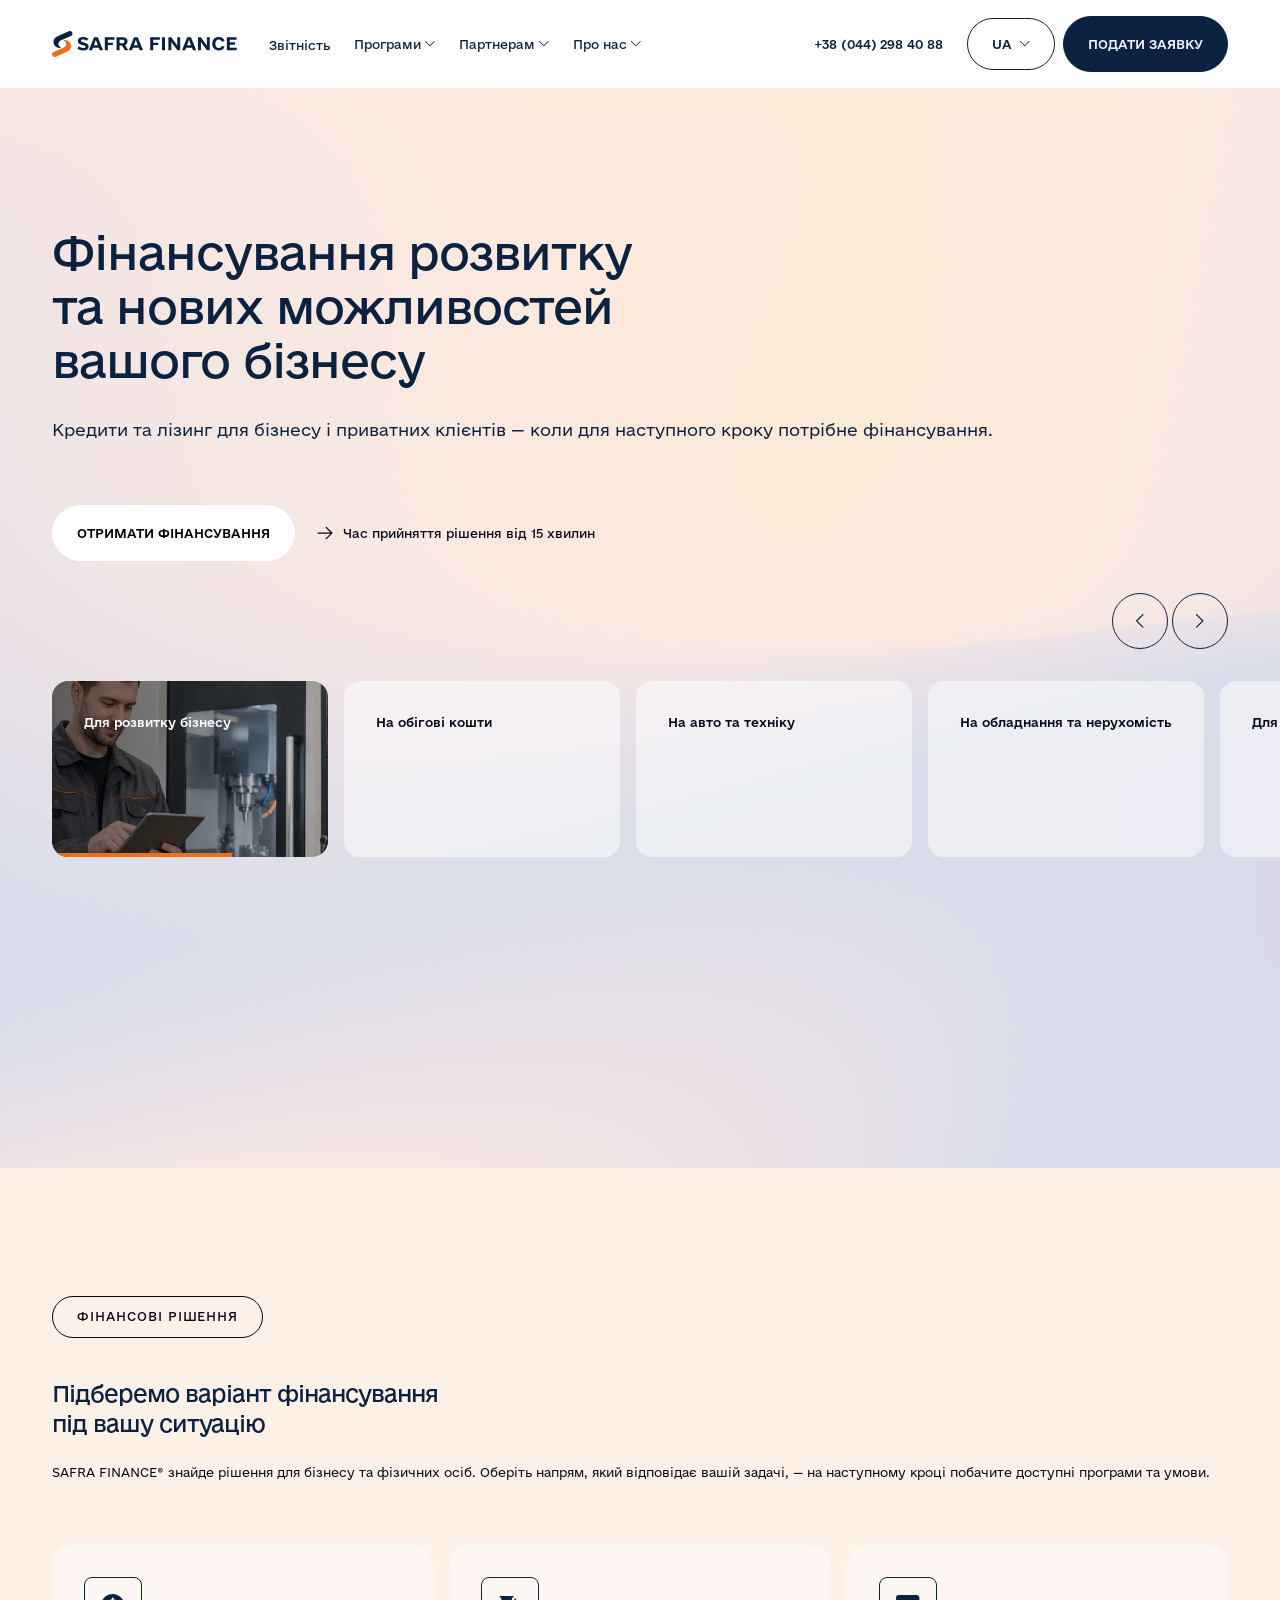
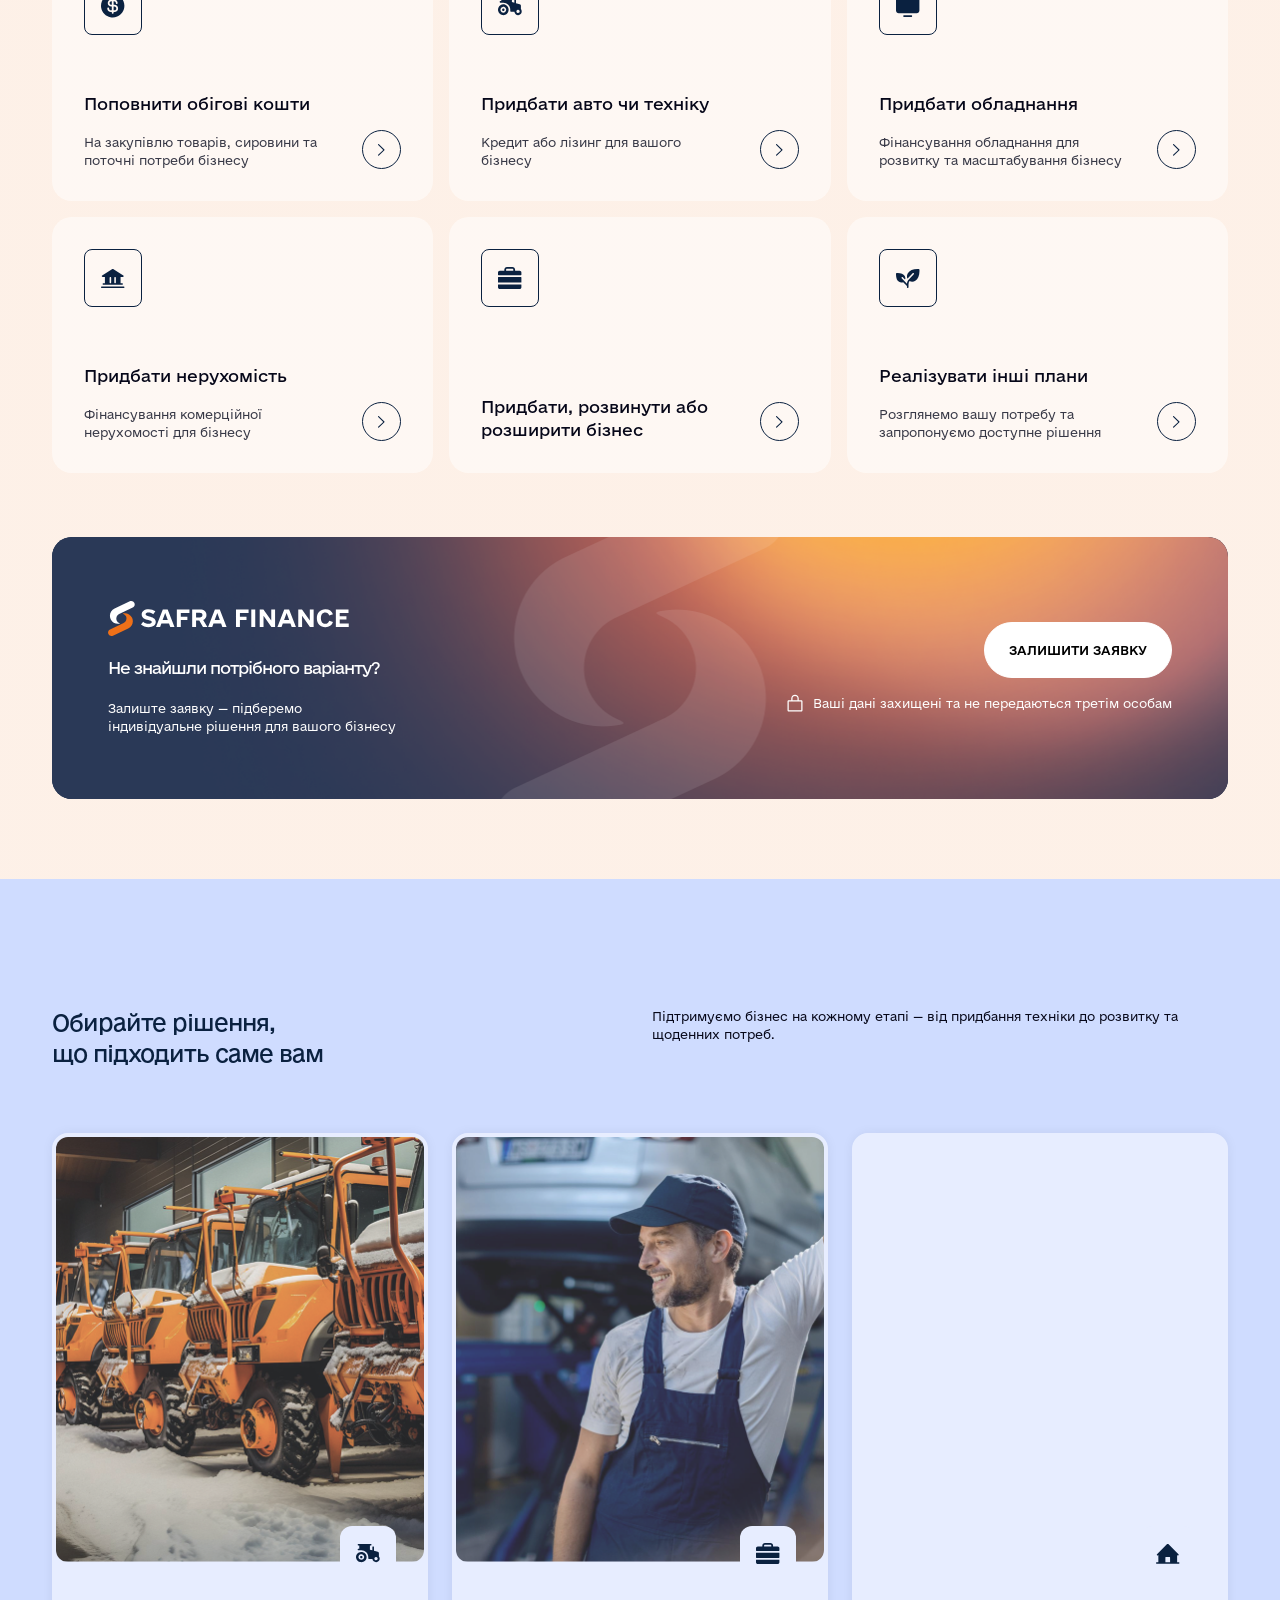
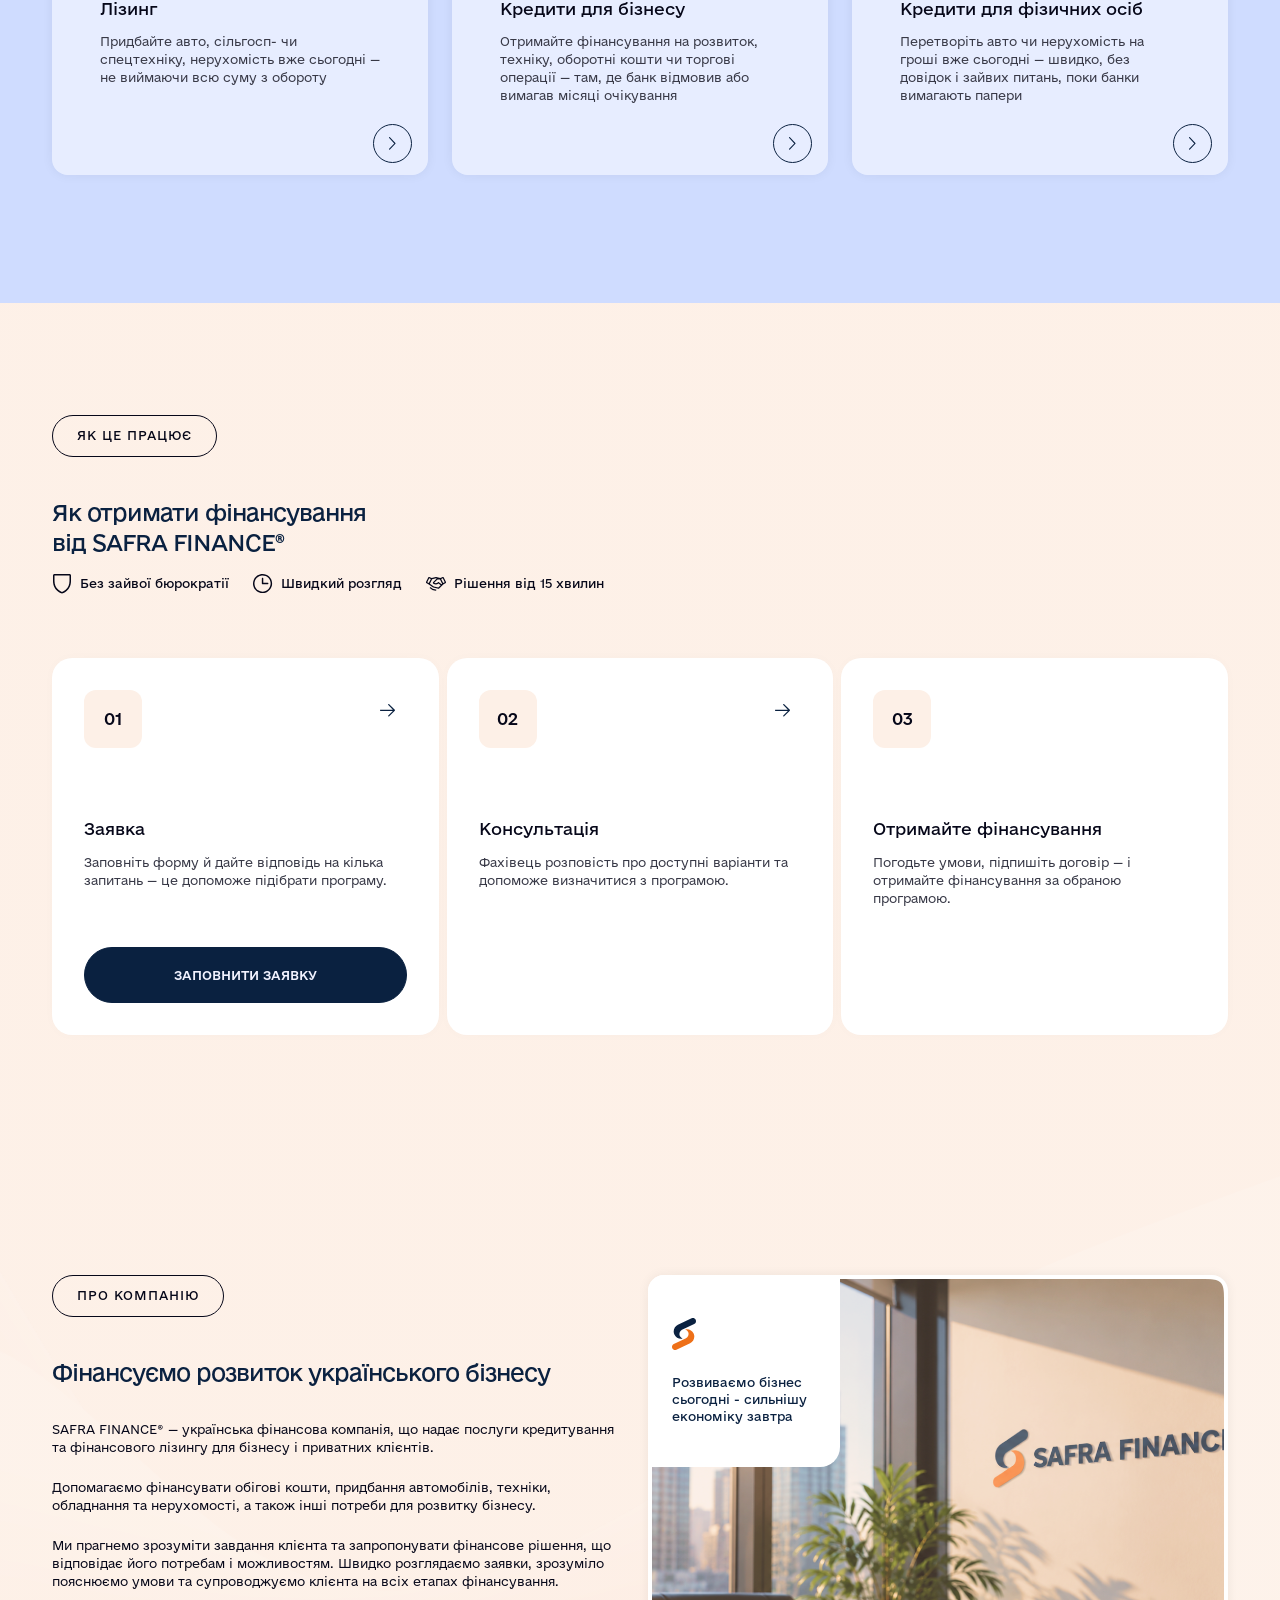
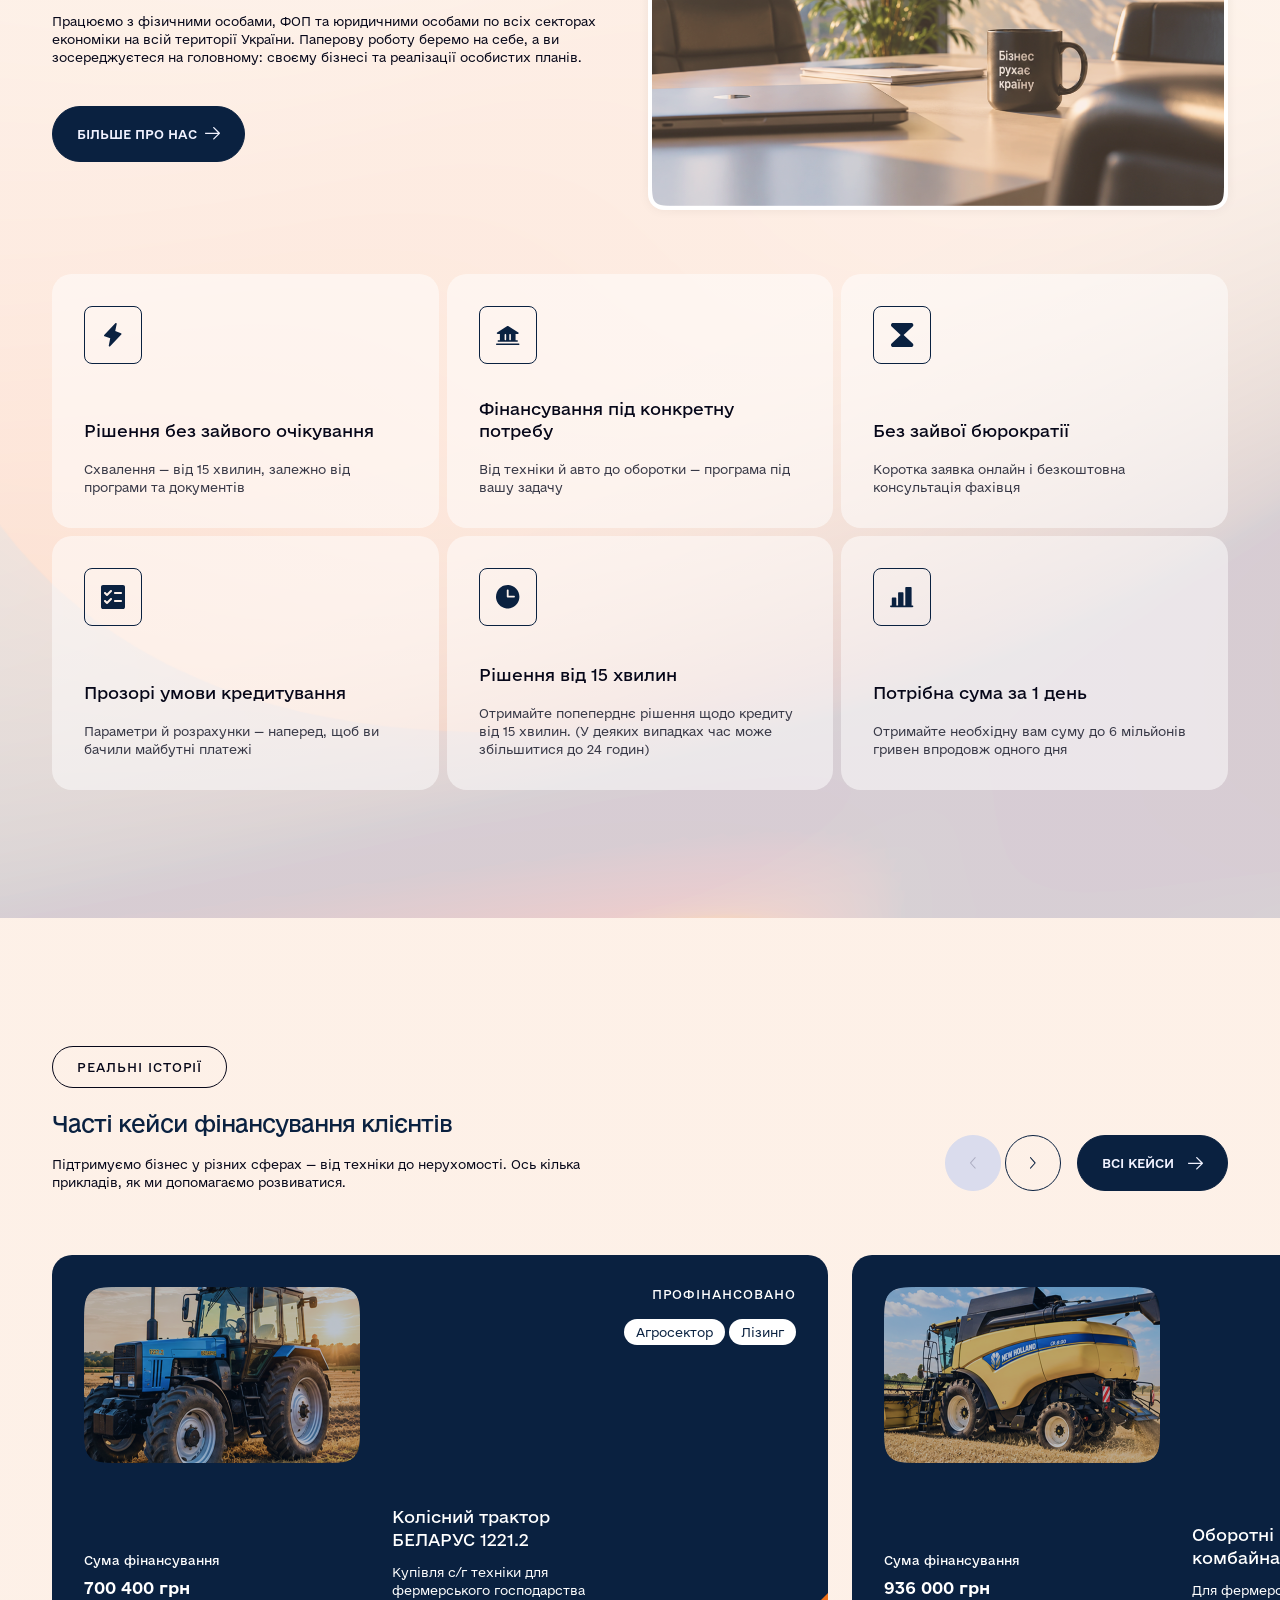
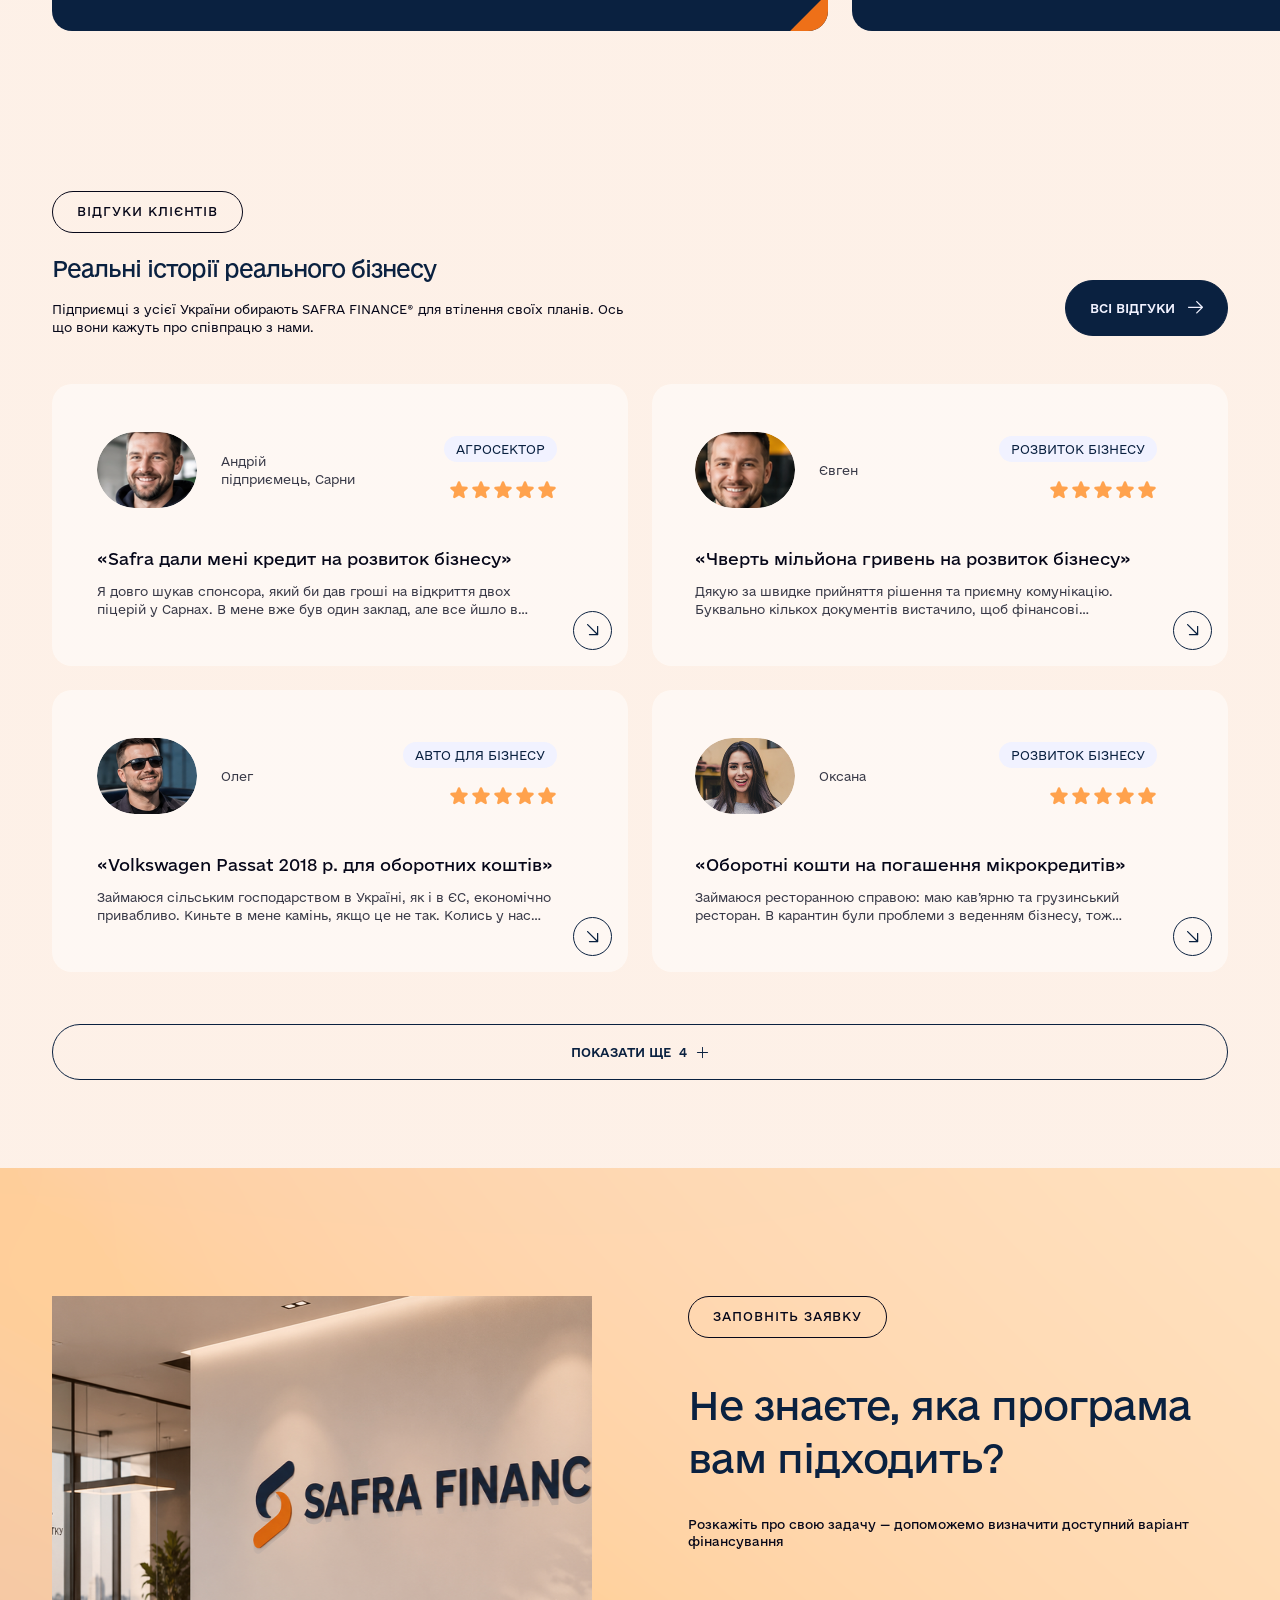
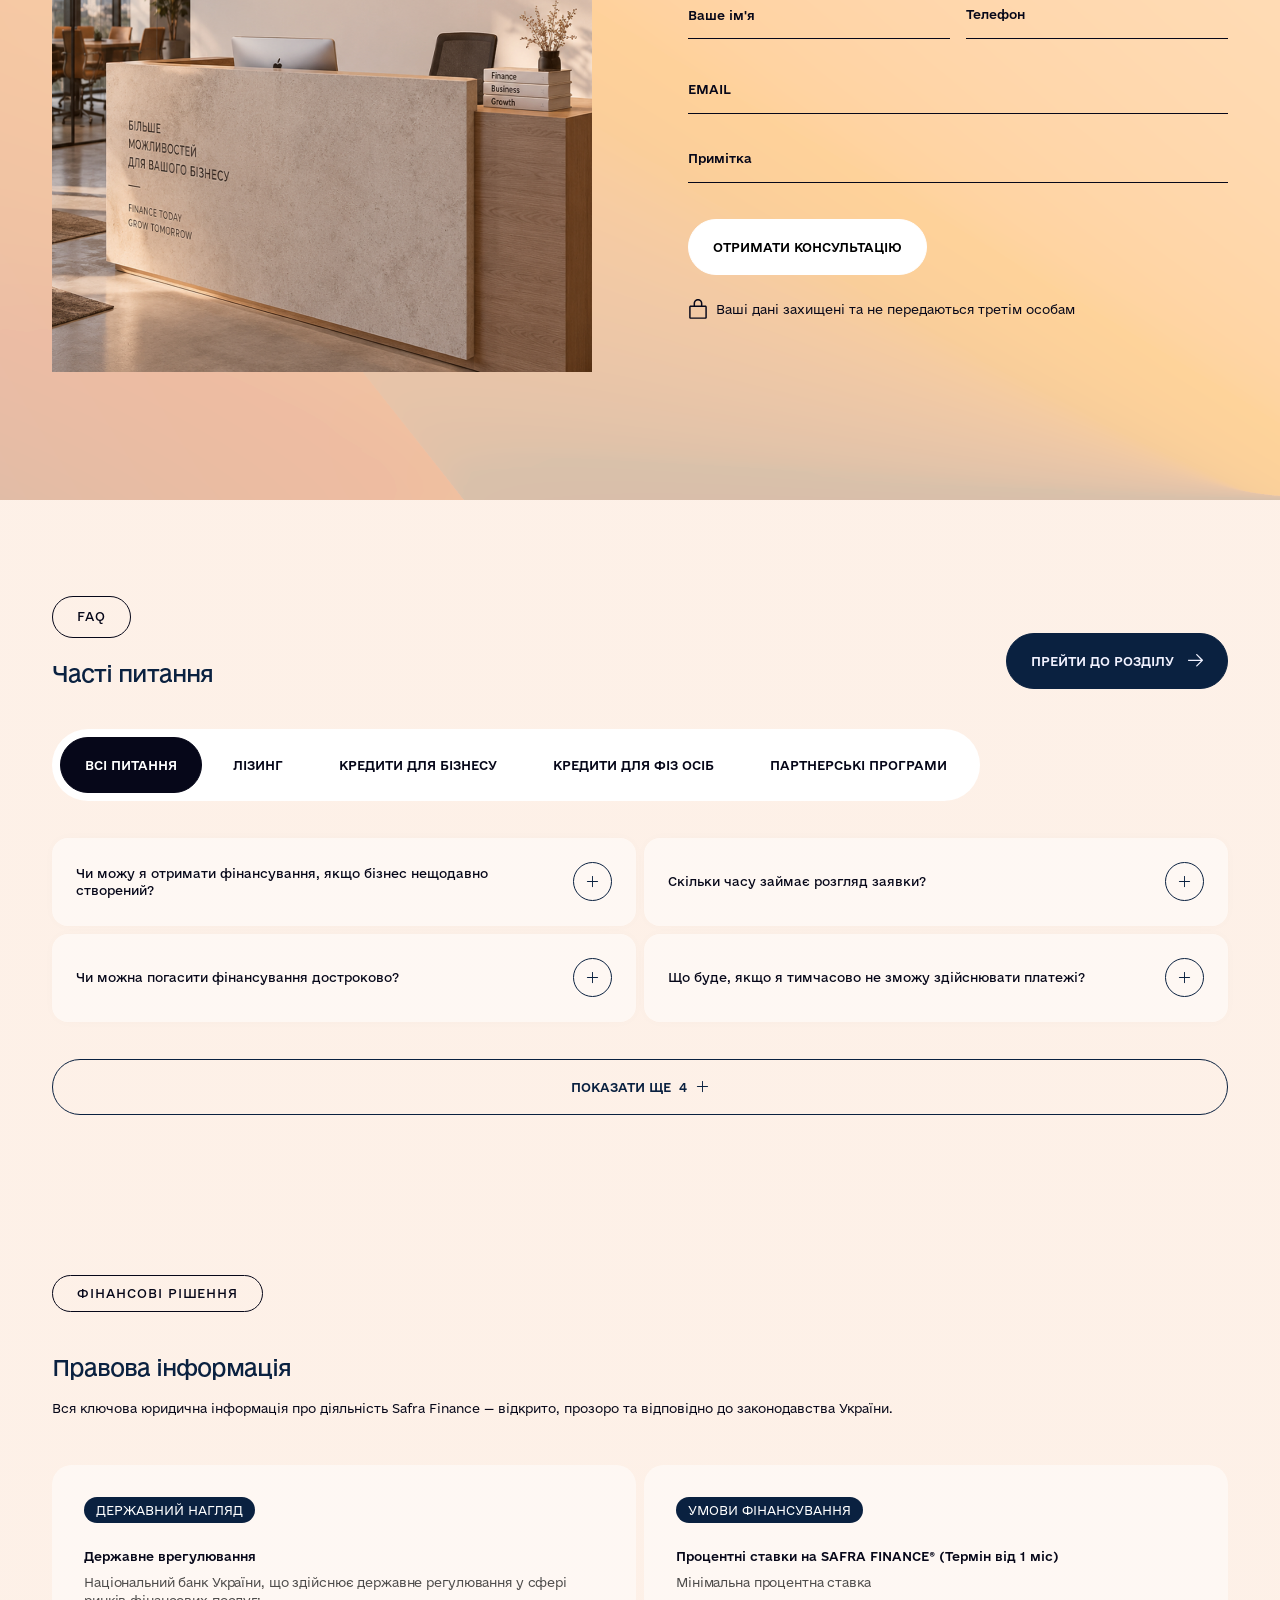
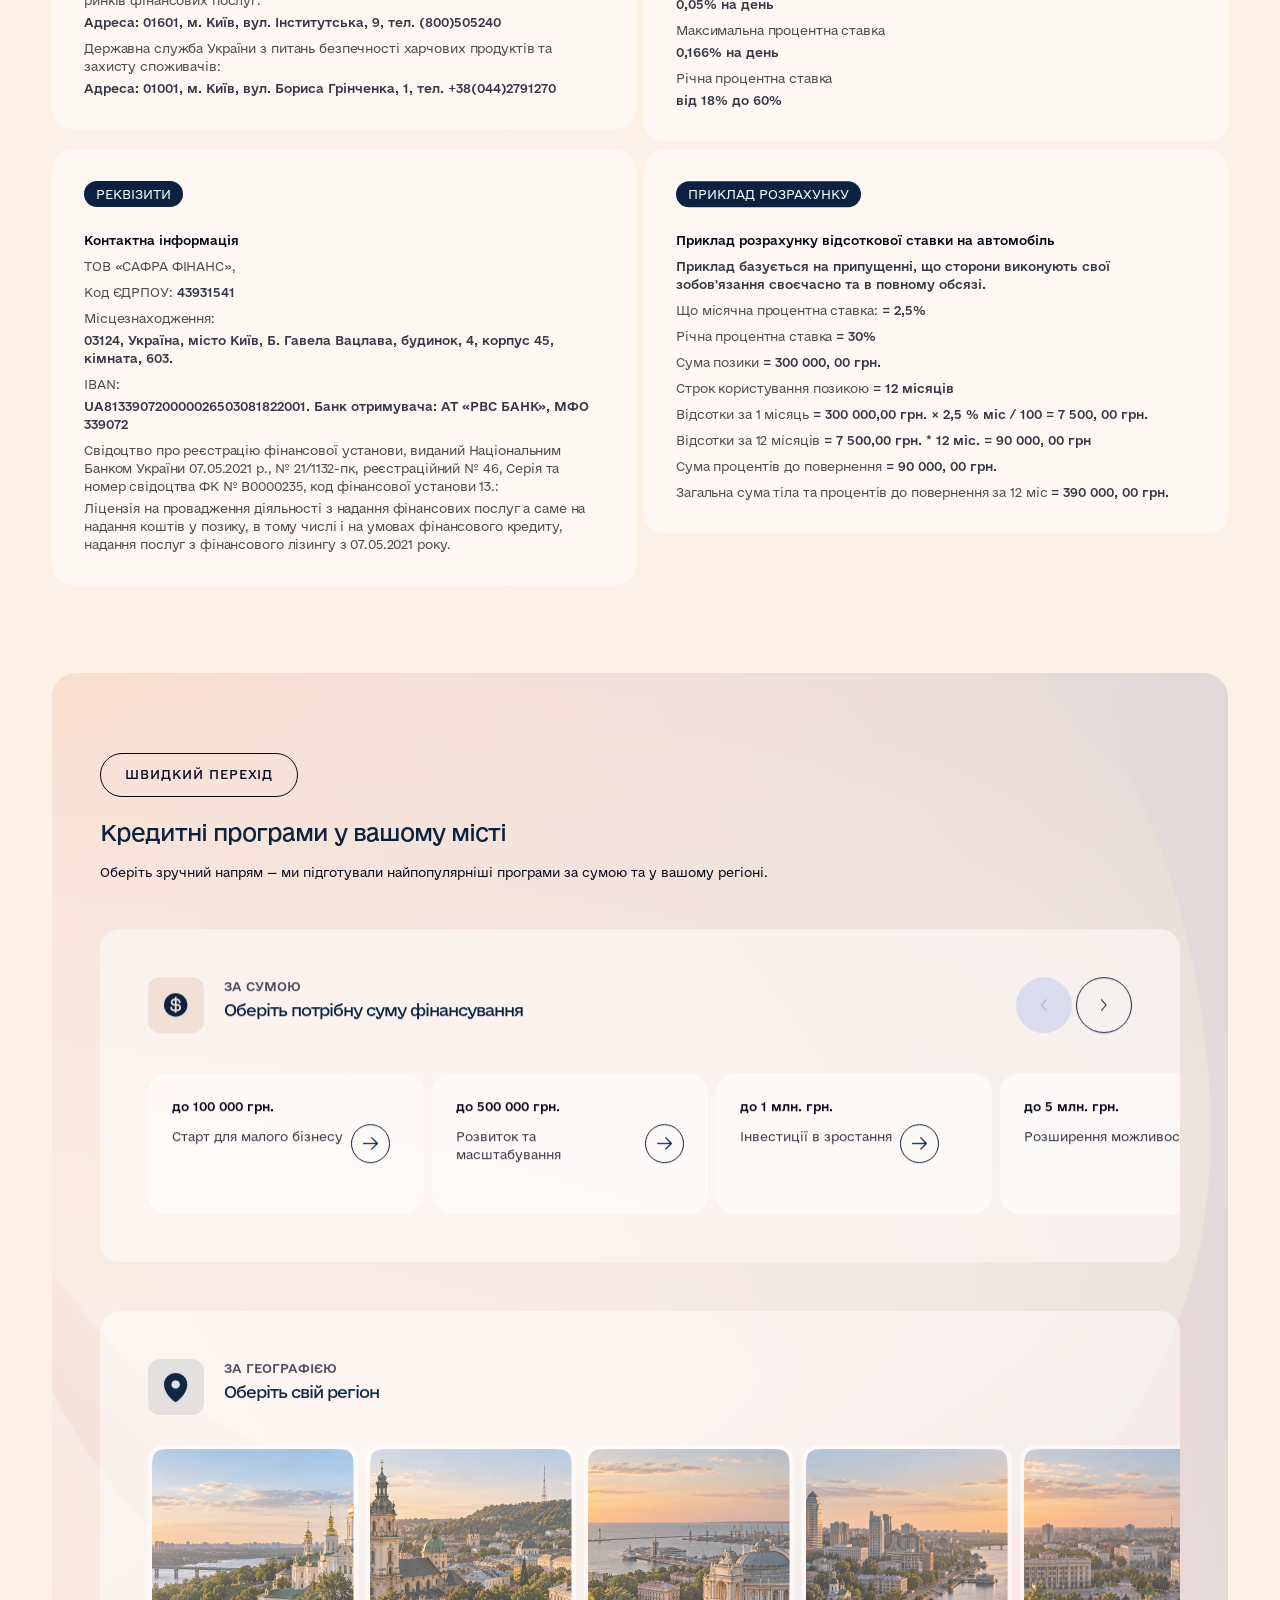
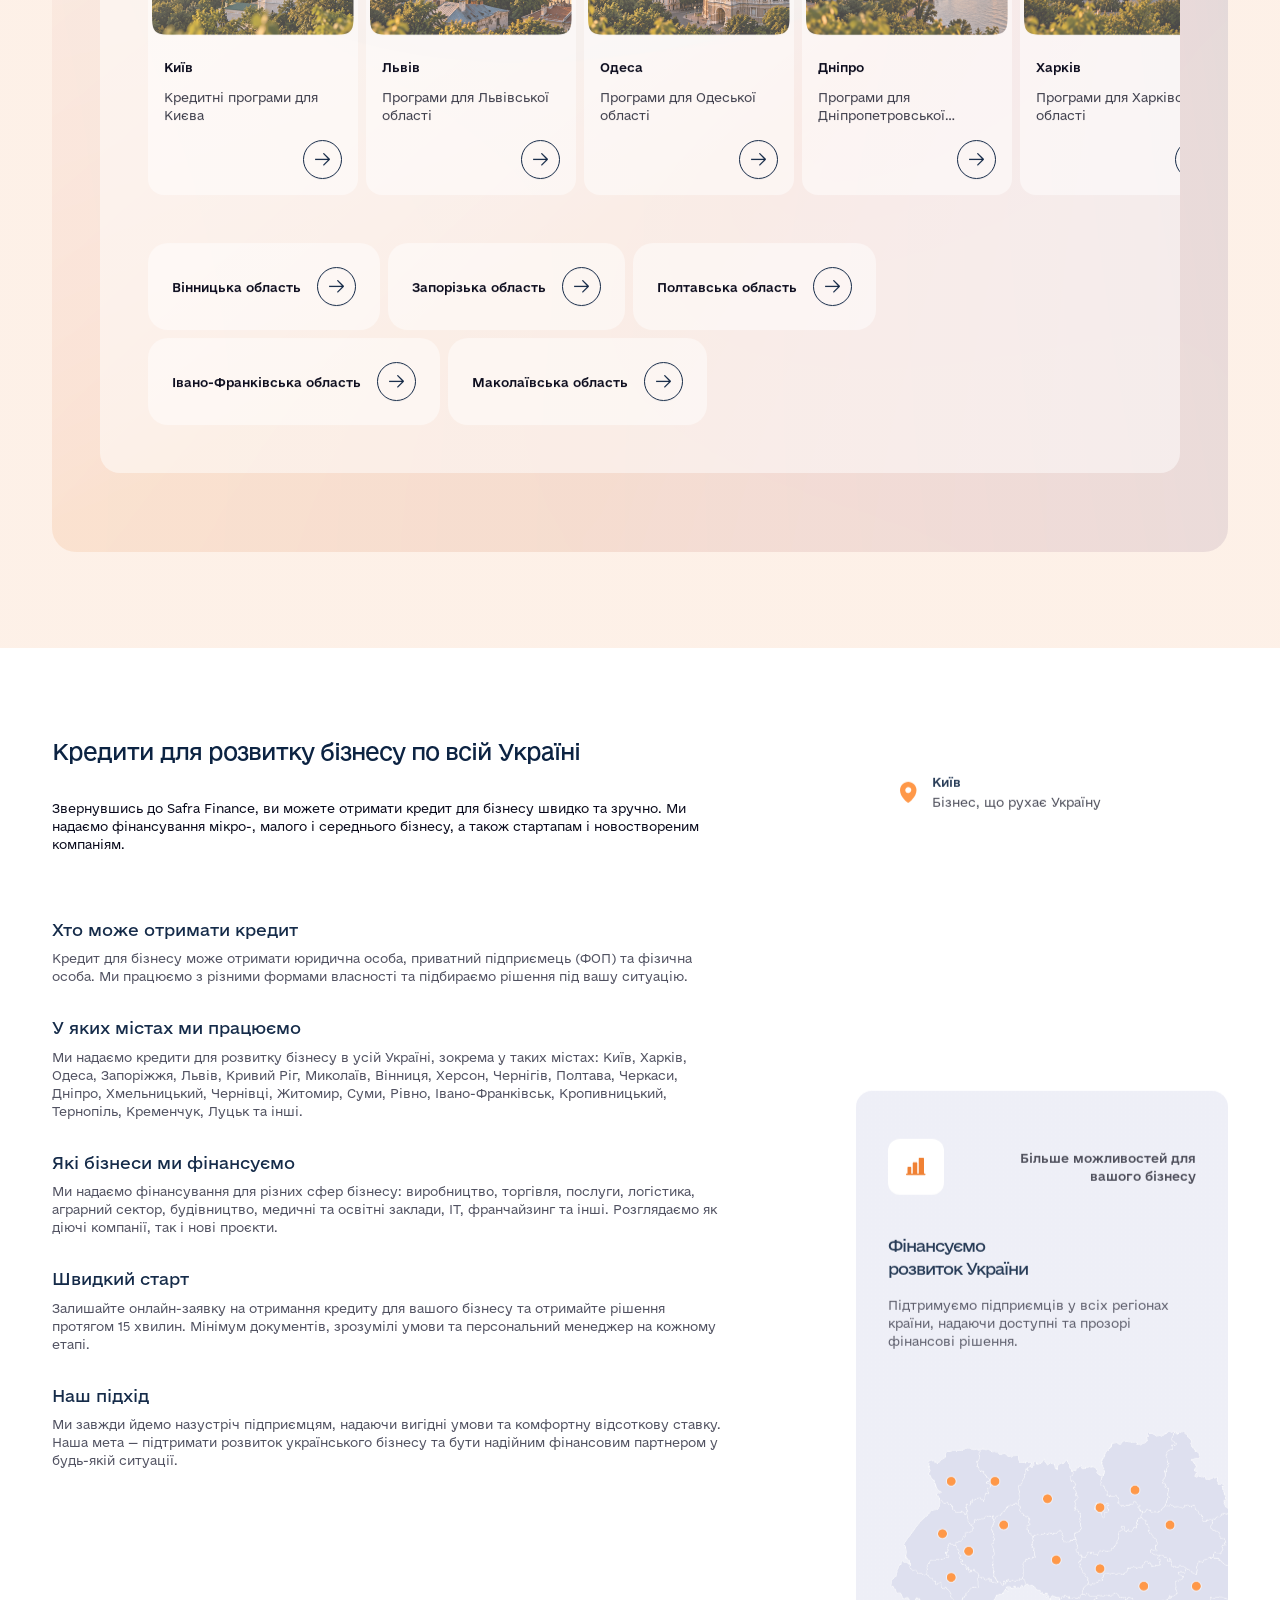
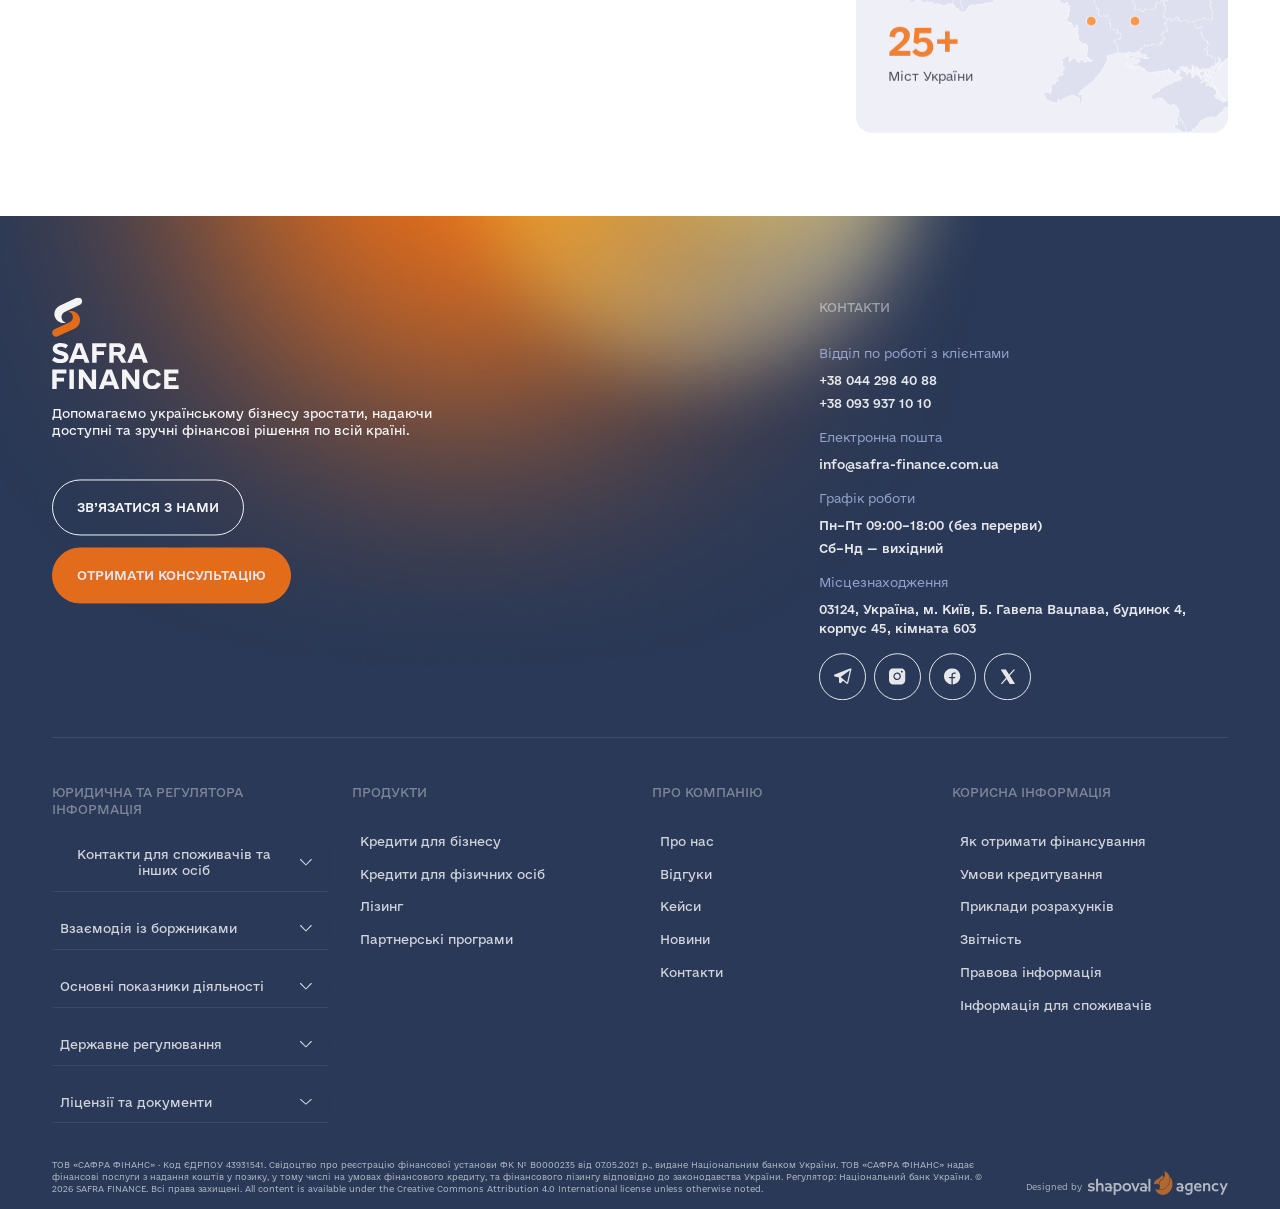
==== index.html @ 0c313f9e "Initial commit: Safra Finance landing page. Co-authored-by: Cursor <cursoragent@cursor.com>" ====
<!DOCTYPE html>
<html lang="uk">

<head>
  <meta charset="UTF-8" />
  <meta name="viewport" content="width=device-width, initial-scale=1.0" />
  <title>Safra Finance — фінансові програми та партнерство</title>
  <meta name="description" content="Safra Finance — звітність, фінансові програми та співпраця для партнерів." />
  <link rel="icon" href="assets/img/favicon.svg" type="image/svg+xml" />

  <link rel="stylesheet" href="css/reset.css" />
  <link rel="stylesheet" href="css/fonts.css" />
  <link rel="stylesheet" href="css/variables.css" />
  <link rel="stylesheet" href="css/vendor/lenis.css" />
  <link rel="stylesheet" href="css/vendor/aos.css" />
  <link rel="stylesheet" href="css/vendor/swiper-bundle.min.css" />
  <link rel="stylesheet" href="css/vendor/fancybox.css" />
  <link rel="stylesheet" href="css/style.css" />
</head>

<body>
  <header class="header">
    <div class="header__inner wrapper">
      <a class="header__logo logo" href="/" aria-label="Safra Finance — на головну">
        <img class="logo__icon--desktop" src="assets/img/logo.svg" width="185" height="27" alt="" decoding="async" />
        <img class="logo__icon--mobile" src="assets/img/logo-mob.svg" width="88" height="64" alt="" decoding="async" />
      </a>

      <nav class="header__nav nav" aria-label="Головна навігація">
        <ul class="nav__list">
          <li class="nav__item">
            <a class="nav__link" href="#zvitnist">Звітність</a>
          </li>

          <li class="nav__item nav__item--dropdown">
            <button class="nav__btn" type="button" aria-expanded="false" aria-controls="submenu-programs"
              data-dropdown-trigger>
              <span class="nav__btn-text">Програми</span>
              <img src="assets/img/arrow.svg" width="12" height="12" alt="" decoding="async">
            </button>
            <ul class="nav__submenu" id="submenu-programs" data-dropdown-menu hidden>
              <li class="nav__submenu-item">
                <a class="nav__submenu-link" href="#program-1">Програма 1</a>
              </li>
              <li class="nav__submenu-item">
                <a class="nav__submenu-link" href="#program-2">Програма 2</a>
              </li>
            </ul>
          </li>

          <li class="nav__item nav__item--dropdown">
            <button class="nav__btn" type="button" aria-expanded="false" aria-controls="submenu-partners"
              data-dropdown-trigger>
              <span class="nav__btn-text">Партнерам</span>
              <img src="assets/img/arrow.svg" width="12" height="12" alt="" decoding="async">
            </button>
            <ul class="nav__submenu" id="submenu-partners" data-dropdown-menu hidden>
              <li class="nav__submenu-item">
                <a class="nav__submenu-link" href="#partners-1">Умови співпраці</a>
              </li>
              <li class="nav__submenu-item">
                <a class="nav__submenu-link" href="#partners-2">Стати партнером</a>
              </li>
            </ul>
          </li>

          <li class="nav__item nav__item--dropdown">
            <button class="nav__btn" type="button" aria-expanded="false" aria-controls="submenu-about"
              data-dropdown-trigger>
              <span class="nav__btn-text">Про нас</span>
              <img src="assets/img/arrow.svg" width="12" height="12" alt="" decoding="async">
            </button>
            <ul class="nav__submenu" id="submenu-about" data-dropdown-menu hidden>
              <li class="nav__submenu-item">
                <a class="nav__submenu-link" href="#about-company">Компанія</a>
              </li>
              <li class="nav__submenu-item">
                <a class="nav__submenu-link" href="#about-team">Команда</a>
              </li>
            </ul>
          </li>
        </ul>
      </nav>

      <a class="header__phone" href="tel:+380442984088">+38 (044) 298 40 88</a>

      <div class="header__lang lang" data-dropdown>
        <button class="lang__btn" type="button" aria-expanded="false" aria-controls="lang-menu-desktop"
          aria-haspopup="listbox" data-dropdown-trigger>
          <span class="lang__current" data-lang-current>UA</span>
          <img src="assets/img/arrow.svg" width="12" height="12" alt="" decoding="async">
        </button>
        <ul class="lang__list" id="lang-menu-desktop" role="listbox" aria-label="Обрати мову" data-dropdown-menu hidden>
          <li class="lang__item" role="option" aria-selected="true">
            <a class="lang__link is-active" href="?lang=uk" hreflang="uk" lang="uk" data-lang="UA">UA</a>
          </li>
          <li class="lang__item" role="option" aria-selected="false">
            <a class="lang__link" href="?lang=en" hreflang="en" lang="en" data-lang="EN">EN</a>
          </li>
        </ul>
      </div>

      <div class="header__actions">
        <a class="header__cta btn btn--blue" href="#apply">
          <span class="header__cta-text header__cta-text--full">Подати заявку</span>
          <span class="header__cta-text header__cta-text--short">Заявка</span>
        </a>

        <button class="burger" type="button" aria-label="Відкрити меню" aria-expanded="false"
          aria-controls="mobile-menu">
          <span class="burger__line" aria-hidden="true"></span>
          <span class="burger__line" aria-hidden="true"></span>
          <span class="burger__line" aria-hidden="true"></span>
        </button>
      </div>
    </div>
  </header>

  <div class="menu" id="mobile-menu" hidden>
    <div class="menu__inner wrapper">
      <nav class="menu__nav" aria-label="Мобільна навігація">
        <ul class="menu__list">
          <li class="menu__item">
            <a class="menu__link" href="#zvitnist">Звітність</a>
          </li>

          <li class="menu__item menu__item--dropdown">
            <button class="menu__btn" type="button" aria-expanded="false" aria-controls="menu-submenu-programs"
              data-dropdown-trigger>
              <span class="menu__btn-text">Програми</span>
              <img class="menu__arrow" src="assets/img/arrow2.svg" width="12" height="12" alt="" decoding="async">
            </button>
            <ul class="menu__submenu" id="menu-submenu-programs" data-dropdown-menu hidden>
              <li class="menu__submenu-item">
                <a class="menu__submenu-link" href="#program-1">Програма 1</a>
              </li>
              <li class="menu__submenu-item">
                <a class="menu__submenu-link" href="#program-2">Програма 2</a>
              </li>
            </ul>
          </li>

          <li class="menu__item menu__item--dropdown">
            <button class="menu__btn" type="button" aria-expanded="false" aria-controls="menu-submenu-partners"
              data-dropdown-trigger>
              <span class="menu__btn-text">Партнерам</span>
              <img class="menu__arrow" src="assets/img/arrow2.svg" width="12" height="12" alt="" decoding="async">
            </button>
            <ul class="menu__submenu" id="menu-submenu-partners" data-dropdown-menu hidden>
              <li class="menu__submenu-item">
                <a class="menu__submenu-link" href="#partners-1">Умови співпраці</a>
              </li>
              <li class="menu__submenu-item">
                <a class="menu__submenu-link" href="#partners-2">Стати партнером</a>
              </li>
            </ul>
          </li>

          <li class="menu__item menu__item--dropdown">
            <button class="menu__btn" type="button" aria-expanded="false" aria-controls="menu-submenu-about"
              data-dropdown-trigger>
              <span class="menu__btn-text">Про нас</span>
              <img class="menu__arrow" src="assets/img/arrow2.svg" width="12" height="12" alt="" decoding="async">
            </button>
            <ul class="menu__submenu" id="menu-submenu-about" data-dropdown-menu hidden>
              <li class="menu__submenu-item">
                <a class="menu__submenu-link" href="#about-company">Компанія</a>
              </li>
              <li class="menu__submenu-item">
                <a class="menu__submenu-link" href="#about-team">Команда</a>
              </li>
            </ul>
          </li>
        </ul>
      </nav>

      <div class="menu__contacts">
        <p class="menu__contacts-title">Відділ по роботі з клієнтами</p>
        <div class="menu__contacts-item">
          <a class="menu__phone" href="tel:+380442984088">+38 044 298 40 88</a>
          <a class="menu__phone" href="tel:+380939371010">+38 093 937 10 10</a>
        </div>
      </div>

      <div class="menu__contacts">
        <p class="menu__contacts-title">Електронна пошта</p>
        <div class="menu__contacts-item">
          <a class="menu__email" href="mailto:info@safra-finance.com.ua">info@safra-finance.com.ua</a>
        </div>
      </div>

      <div class="menu__contacts">
        <p class="menu__contacts-title">Графік роботи</p>
        <div class="menu__contacts-item">
          <p class="menu__address">Пн–Пт 09:00–18:00 (без перерви)</p>
          <p class="menu__address">Сб–Нд — вихідний</p>
        </div>
      </div>

      <div class="menu__contacts">
        <p class="menu__contacts-title">Місцезнаходження</p>
        <div class="menu__contacts-item">
          <p class="menu__address">03124, Україна, м. Київ, Б. Гавела Вацлава, <br> будинок 4, корпус 45, кімната 603
          </p>
        </div>
      </div>

      <ul class="menu__social">
        <li class="menu__social-item">
          <a class="menu__social-link" href="https://www.facebook.com/safra-finance">
            <img src="assets/img/social1.svg" width="16" height="16" alt="" decoding="async">
          </a>
        </li>
        <li class="menu__social-item">
          <a class="menu__social-link" href="https://www.instagram.com/safra-finance">
            <img src="assets/img/social2.svg" width="16" height="16" alt="" decoding="async">
          </a>
        </li>
        <li class="menu__social-item">
          <a class="menu__social-link" href="https://www.linkedin.com/company/safra-finance">
            <img src="assets/img/social3.svg" width="16" height="16" alt="" decoding="async">
          </a>
        </li>
        <li class="menu__social-item">
          <a class="menu__social-link" href="https://www.linkedin.com/company/safra-finance">
            <img src="assets/img/social4.svg" width="16" height="16" alt="" decoding="async">
          </a>
        </li>
      </ul>

      <div class="menu__extra">
        <a class="menu__extra-link btn btn--transparent" href="#apply">ЗВ’ЯЗАТИСЯ З НАМИ</a>
        <a class="menu__extra-link btn btn--orange" href="#apply">ОТРИМАТИ КОНСУЛЬТАЦІЮ</a>
      </div>
    </div>
  </div>

  <main>
    <section class="hero" id="hero" data-hero aria-roledescription="carousel" aria-label="Програми фінансування">
      <div class="hero__bg" aria-hidden="true">
        <video class="hero__video hero__video--desktop" muted loop playsinline preload="none"
          data-src="assets/img/hero-des.mp4"></video>
        <video class="hero__video hero__video--mobile" muted loop playsinline preload="none"
          data-src="assets/img/hero/hero-mob.mp4"></video>

        <div class="hero__gradients">
          <img class="hero__gradient is-active" src="assets/img/hero/mash-gradient1.png" alt="" width="1920"
            height="1080" decoding="async" data-hero-gradient="0">
          <img class="hero__gradient" src="assets/img/hero/mash-gradient2.png" alt="" width="1920" height="1080"
            decoding="async" data-hero-gradient="1">
          <img class="hero__gradient" src="assets/img/hero/mash-gradient3.png" alt="" width="1920" height="1080"
            decoding="async" data-hero-gradient="2">
          <img class="hero__gradient" src="assets/img/hero/mash-gradient4.png" alt="" width="1920" height="1080"
            decoding="async" data-hero-gradient="3">
          <img class="hero__gradient" src="assets/img/hero/mash-gradient5.png" alt="" width="1920" height="1080"
            decoding="async" data-hero-gradient="4">
        </div>
      </div>

      <div class="hero__inner">
        <div class="hero__intro">
          <div class="hero__text">
            <div class="hero__titles">
              <h1 class="hero__title is-active" data-hero-title="0">
                Фінансування розвитку <br>
                та нових можливостей <br> вашого бізнесу
              </h1>
              <p class="hero__title" data-hero-title="1" aria-hidden="true">
                Кошти для безперервної <br> роботи та розвитку вашого бізнесу
              </p>
              <p class="hero__title" data-hero-title="2" aria-hidden="true">
                Придбайте авто <br> та техніку для розвитку вашого бізнесу
              </p>
              <p class="hero__title" data-hero-title="3" aria-hidden="true">
                Інвестуйте в обладнання <br> та нерухомість <br> для розвитку бізнесу
              </p>
              <p class="hero__title" data-hero-title="4" aria-hidden="true">
                Отримайте кошти <br> на важливі особисті <br> плани
              </p>
            </div>
            <p class="hero__subtitle" data-hero-subtitle>
              Кредити та лізинг для бізнесу і приватних клієнтів — коли для наступного кроку потрібне фінансування.
            </p>
          </div>

          <div class="hero__cta-row">
            <a class="hero__cta btn btn-white" href="#apply" data-hero-cta>ОТРИМАТИ ФІНАНСУВАННЯ</a>
            <p class="hero__meta">
              <img src="assets/img/meta.svg" width="20" height="20" alt="" decoding="async">
              <span>Час прийняття рішення від 15 хвилин</span>
            </p>
          </div>
        </div>

        <div class="hero__slider">
          <div class="hero__controls">
            <button class="hero__arrow hero__arrow--prev" type="button" aria-label="Попередній слайд" data-hero-prev>
              <img src="assets/img/prev.svg" width="8" height="14" alt="" decoding="async">
            </button>
            <button class="hero__arrow hero__arrow--next" type="button" aria-label="Наступний слайд" data-hero-next>
              <img src="assets/img/next.svg" width="8" height="14" alt="" decoding="async">
            </button>
          </div>

          <div class="hero__cards swiper" data-hero-swiper aria-label="Категорії фінансування">
            <div class="swiper-wrapper">
              <div class="swiper-slide">
                <button class="hero-card is-active" type="button" data-hero-slide="0">
                  <span class="hero-card__media">
                    <img class="hero-card__img" src="assets/img/hero/business.png" alt="" width="276" height="176"
                      decoding="async">
                    <span class="hero-card__grad"></span>
                  </span>
                  <span class="hero-card__body">
                    <span class="hero-card__label">Для розвитку бізнесу</span>
                    <span class="hero-card__progress">
                      <span class="hero-card__progress-fill"></span>
                    </span>
                  </span>
                </button>
              </div>
              <div class="swiper-slide">
                <button class="hero-card" type="button" data-hero-slide="1">
                  <span class="hero-card__media">
                    <img class="hero-card__img" src="assets/img/hero/working-capital.png" alt="" width="276"
                      height="176" loading="lazy" decoding="async">
                    <span class="hero-card__grad"></span>
                  </span>
                  <span class="hero-card__body">
                    <span class="hero-card__label">На обігові кошти</span>
                    <span class="hero-card__progress">
                      <span class="hero-card__progress-fill"></span>
                    </span>
                  </span>
                </button>
              </div>
              <div class="swiper-slide">
                <button class="hero-card" type="button" data-hero-slide="2">
                  <span class="hero-card__media">
                    <img class="hero-card__img" src="assets/img/hero/auto.png" alt="" width="276" height="176"
                      loading="lazy" decoding="async">
                    <span class="hero-card__grad"></span>
                  </span>
                  <span class="hero-card__body">
                    <span class="hero-card__label">На авто та техніку</span>
                    <span class="hero-card__progress">
                      <span class="hero-card__progress-fill"></span>
                    </span>
                  </span>
                </button>
              </div>
              <div class="swiper-slide">
                <button class="hero-card" type="button" data-hero-slide="3">
                  <span class="hero-card__media">
                    <img class="hero-card__img" src="assets/img/hero/equipment.png" alt="" width="276" height="176"
                      loading="lazy" decoding="async">
                    <span class="hero-card__grad"></span>
                  </span>
                  <span class="hero-card__body">
                    <span class="hero-card__label">На обладнання та нерухомість</span>
                    <span class="hero-card__progress">
                      <span class="hero-card__progress-fill"></span>
                    </span>
                  </span>
                </button>
              </div>
              <div class="swiper-slide">
                <button class="hero-card" type="button" data-hero-slide="4">
                  <span class="hero-card__media">
                    <img class="hero-card__img" src="assets/img/hero/personal.png" alt="" width="276" height="176"
                      loading="lazy" decoding="async">
                    <span class="hero-card__grad"></span>
                  </span>
                  <span class="hero-card__body">
                    <span class="hero-card__label">Для особистих планів</span>
                    <span class="hero-card__progress">
                      <span class="hero-card__progress-fill"></span>
                    </span>
                  </span>
                </button>
              </div>
            </div>
          </div>
        </div>
      </div>
    </section>


    <section class="solutions" id="solutions" aria-labelledby="solutions-title">
      <div class="solutions__inner wrapper">
        <div class="solutions__header">
          <p class="solutions__label">Фінансові рішення</p>

          <div class="solutions__intro">
            <h2 class="solutions__title" id="solutions-title">
              Підберемо варіант фінансування <br>
              під вашу ситуацію
            </h2>
            <p class="solutions__desc">
              SAFRA FINANCE® знайде рішення для бізнесу та фізичних осіб. Оберіть напрям, який відповідає вашій задачі,
              —
              на наступному кроці побачите доступні програми та умови.
            </p>
          </div>
        </div>

        <div class="solutions__list">
          <article class="solution-card">
            <div class="solution-card__inner">
              <div class="solution-card__main">
                <div class="solution-card__icon" aria-hidden="true">
                  <img class="solution-card__icon-img" src="assets/img/cards/card1.svg" width="24" height="24" alt=""
                    decoding="async">
                </div>
                <div class="solution-card__body">
                  <h3 class="solution-card__title">Поповнити обігові кошти</h3>
                  <p class="solution-card__text">
                    На закупівлю товарів, сировини та поточні потреби бізнесу
                  </p>
                </div>
              </div>
              <button class="solution-card__link" aria-label="Детальніше про поповнення обігових коштів">
                <img class="solution-card__link-icon" src="assets/img/next.svg" width="12" height="12" alt=""
                  decoding="async">
              </button>
            </div>
          </article>

          <article class="solution-card">
            <div class="solution-card__inner">
              <div class="solution-card__main">
                <div class="solution-card__icon" aria-hidden="true">
                  <img class="solution-card__icon-img" src="assets/img/cards/card2.svg" width="24" height="24" alt=""
                    decoding="async">
                </div>
                <div class="solution-card__body">
                  <h3 class="solution-card__title">Придбати авто чи техніку</h3>
                  <p class="solution-card__text">
                    Кредит або лізинг для вашого бізнесу
                  </p>
                </div>
              </div>
              <button class="solution-card__link" aria-label="Детальніше про поповнення обігових коштів">
                <img class="solution-card__link-icon" src="assets/img/next.svg" width="12" height="12" alt=""
                  decoding="async">
              </button>
            </div>
          </article>

          <article class="solution-card">
            <div class="solution-card__inner">
              <div class="solution-card__main">
                <div class="solution-card__icon" aria-hidden="true">
                  <img class="solution-card__icon-img" src="assets/img/cards/card3.svg" width="24" height="24" alt=""
                    decoding="async">
                </div>
                <div class="solution-card__body">
                  <h3 class="solution-card__title">Придбати обладнання</h3>
                  <p class="solution-card__text">
                    Фінансування обладнання для розвитку та масштабування бізнесу
                  </p>
                </div>
              </div>
              <button class="solution-card__link" aria-label="Детальніше про поповнення обігових коштів">
                <img class="solution-card__link-icon" src="assets/img/next.svg" width="12" height="12" alt=""
                  decoding="async">
              </button>
            </div>
          </article>

          <article class="solution-card">
            <div class="solution-card__inner">
              <div class="solution-card__main">
                <div class="solution-card__icon" aria-hidden="true">
                  <img class="solution-card__icon-img" src="assets/img/cards/card4.svg" width="24" height="24" alt=""
                    decoding="async">
                </div>
                <div class="solution-card__body">
                  <h3 class="solution-card__title">Придбати нерухомість</h3>
                  <p class="solution-card__text">
                    Фінансування комерційної нерухомості для бізнесу
                  </p>
                </div>
              </div>
              <button class="solution-card__link" aria-label="Детальніше про поповнення обігових коштів">
                <img class="solution-card__link-icon" src="assets/img/next.svg" width="12" height="12" alt=""
                  decoding="async">
              </button>
            </div>
          </article>

          <article class="solution-card">
            <div class="solution-card__inner">
              <div class="solution-card__main">
                <div class="solution-card__icon" aria-hidden="true">
                  <img class="solution-card__icon-img" src="assets/img/cards/card5.svg" width="24" height="24" alt=""
                    decoding="async">
                </div>
                <div class="solution-card__body">
                  <h3 class="solution-card__title">Придбати, розвинути або розширити бізнес</h3>
                </div>
              </div>
              <button class="solution-card__link" aria-label="Детальніше про поповнення обігових коштів">
                <img class="solution-card__link-icon" src="assets/img/next.svg" width="12" height="12" alt=""
                  decoding="async">
              </button>
            </div>
          </article>

          <article class="solution-card">
            <div class="solution-card__inner">
              <div class="solution-card__main">
                <div class="solution-card__icon" aria-hidden="true">
                  <img class="solution-card__icon-img" src="assets/img/cards/card6.svg" width="24" height="24" alt=""
                    decoding="async">
                </div>
                <div class="solution-card__body">
                  <h3 class="solution-card__title">Реалізувати інші плани</h3>
                  <p class="solution-card__text">
                    Розглянемо вашу потребу та запропонуємо доступне рішення
                  </p>
                </div>
              </div>
              <button class="solution-card__link" aria-label="Детальніше про поповнення обігових коштів">
                <img class="solution-card__link-icon" src="assets/img/next.svg" width="12" height="12" alt=""
                  decoding="async">
              </button>
            </div>
          </article>
        </div>
      </div>
    </section>

    <section class="banner" id="banner" aria-labelledby="banner-title">
      <div class="banner__inner wrapper">
        <div class="banner__bg" aria-hidden="true">
          <img class="banner__bg-img" src="assets/img/banner.png" width="1456" height="281" alt="" loading="lazy"
            decoding="async">
        </div>

        <div class="banner__logo" aria-hidden="true">
          <img class="banner__logo-img" src="assets/img/logo3.png" width="293" height="384" alt="" loading="lazy"
            decoding="async">
        </div>

        <div class="banner__content">
          <img class="banner__brand" src="assets/img/logo2.svg" width="240" height="35" alt="Safra Finance"
            decoding="async">
          <h2 class="banner__title" id="banner-title">Не знайшли потрібного варіанту?</h2>
          <p class="banner__text">
            Залиште заявку — підберемо <br> індивідуальне рішення для вашого бізнесу
          </p>
        </div>

        <div class="banner__action">
          <a class="banner__cta btn btn-white" href="#apply">Залишити заявку</a>
          <p class="banner__note">
            <img class="banner__note-icon" src="assets/img/icons.svg" width="20" height="20" alt="" decoding="async"
              aria-hidden="true">
            <span class="banner__note-text">Ваші дані захищені та не передаються третім особам</span>
          </p>
        </div>
      </div>
    </section>

    <section class="choose-solution" id="choose-solution" aria-labelledby="choose-solution-title">
      <div class="choose-solution__inner wrapper">
        <div class="choose-solution__header">
          <h2 class="choose-solution__title" id="choose-solution-title">
            Обирайте рішення, <br>
            що підходить саме вам
          </h2>
          <p class="choose-solution__desc">
            Підтримуємо бізнес на кожному етапі — від придбання техніки до розвитку та щоденних потреб.
          </p>
        </div>

        <div class="choose-solution__list">

          <article class="choose-solution__card">
            <div class="choose-solution__media">
              <img class="choose-solution__photo" src="assets/img/cards/choose-solution__img.png" width="461"
                height="425" alt="Лізинг авто, сільгосп- та спецтехніки" loading="lazy" decoding="async">
              <span class="choose-solution__icon" aria-hidden="true">
                <img class="choose-solution__icon-img" src="assets/img/cards/card2.svg" width="24" height="24" alt=""
                  decoding="async">
              </span>
            </div>

            <div class="choose-solution__body">
              <div class="choose-solution__text">
                <h3 class="choose-solution__name">Лізинг</h3>
                <p class="choose-solution__excerpt">
                  Придбайте авто, сільгосп- чи спецтехніку, нерухомість вже сьогодні — не виймаючи всю суму з обороту
                </p>
              </div>
              <a class="choose-solution__link" href="#leasing" aria-label="Детальніше про лізинг">
                <img class="choose-solution__link-icon" src="assets/img/next.svg" width="12" height="12" alt=""
                  decoding="async">
              </a>
            </div>
          </article>

          <article class="choose-solution__card">
            <div class="choose-solution__media">
              <img class="choose-solution__photo" src="assets/img/cards/choose-solution__img2.png" width="461"
                height="425" alt="Лізинг авто, сільгосп- та спецтехніки" loading="lazy" decoding="async">
              <span class="choose-solution__icon" aria-hidden="true">
                <img class="choose-solution__icon-img" src="assets/img/cards/card5.svg" width="24" height="24" alt=""
                  decoding="async">
              </span>
            </div>

            <div class="choose-solution__body">
              <div class="choose-solution__text">
                <h3 class="choose-solution__name">Кредити для бізнесу</h3>
                <p class="choose-solution__excerpt">
                  Отримайте фінансування на розвиток, техніку, оборотні кошти чи торгові операції — там, де банк
                  відмовив або вимагав місяці очікування
                </p>
              </div>
              <a class="choose-solution__link" href="#leasing" aria-label="Детальніше про лізинг">
                <img class="choose-solution__link-icon" src="assets/img/next.svg" width="12" height="12" alt=""
                  decoding="async">
              </a>
            </div>
          </article>

          <article class="choose-solution__card">
            <div class="choose-solution__media">
              <img class="choose-solution__photo" src="assets/img/cards/choose-solution__img3.png" width="461"
                height="425" alt="Лізинг авто, сільгосп- та спецтехніки" loading="lazy" decoding="async">
              <span class="choose-solution__icon" aria-hidden="true">
                <img class="choose-solution__icon-img" src="assets/img/cards/card7.svg" width="24" height="24" alt=""
                  decoding="async">
              </span>
            </div>

            <div class="choose-solution__body">
              <div class="choose-solution__text">
                <h3 class="choose-solution__name">Кредити для фізичних осіб</h3>
                <p class="choose-solution__excerpt">
                  Перетворіть авто чи нерухомість на гроші вже сьогодні — швидко, без довідок і зайвих питань, поки
                  банки вимагають папери
                </p>
              </div>
              <a class="choose-solution__link" href="#leasing" aria-label="Детальніше про лізинг">
                <img class="choose-solution__link-icon" src="assets/img/next.svg" width="12" height="12" alt=""
                  decoding="async">
              </a>
            </div>
          </article>

        </div>
      </div>
    </section>

    <section class="how-it-works" id="how-it-works" aria-labelledby="how-it-works-title">
      <div class="how-it-works__inner wrapper">
        <div class="how-it-works__header">
          <p class="how-it-works__label">Як це працює</p>

          <div class="how-it-works__intro">
            <h2 class="how-it-works__title" id="how-it-works-title">
              Як отримати фінансування <br>
              від SAFRA FINANCE®
            </h2>

            <ul class="how-it-works__features">
              <li class="how-it-works__feature">
                <span class="how-it-works__feature-icon" aria-hidden="true">
                  <img class="how-it-works__feature-icon-img" src="assets/img/how-it-works1.svg" width="24" height="24"
                    alt="" decoding="async">
                </span>
                <p class="how-it-works__feature-text">Без зайвої бюрократії</p>
              </li>
              <li class="how-it-works__feature">
                <span class="how-it-works__feature-icon" aria-hidden="true">
                  <img class="how-it-works__feature-icon-img" src="assets/img/how-it-works2.svg" width="24" height="24"
                    alt="" decoding="async">
                </span>
                <p class="how-it-works__feature-text">Швидкий розгляд</p>
              </li>
              <li class="how-it-works__feature">
                <span class="how-it-works__feature-icon" aria-hidden="true">
                  <img class="how-it-works__feature-icon-img" src="assets/img/how-it-works3.svg" width="24" height="24"
                    alt="" decoding="async">
                </span>
                <p class="how-it-works__feature-text">Рішення від 15 хвилин</p>
              </li>
            </ul>
          </div>
        </div>

        <div class="how-it-works__steps">
          <div class="how-it-works__step">
            <div class="how-it-works__step-main">
              <div class="how-it-works__step-info">
                <p class="how-it-works__step-number">01</p>
                <div class="how-it-works__step-text">
                  <h3 class="how-it-works__step-title">Заявка</h3>
                  <p class="how-it-works__step-desc">
                    Заповніть форму й дайте відповідь на кілька запитань — це допоможе підібрати програму.
                  </p>
                </div>
              </div>
              <div class="how-it-works__step-icon" aria-hidden="true">
                <img class="how-it-works__step-icon-img" src="assets/img/cards/Vector.svg" width="24" height="24" alt=""
                  decoding="async">
              </div>
            </div>
            <a class="how-it-works__step-cta btn btn--blue" href="#apply">Заповнити заявку</a>
          </div>

          <div class="how-it-works__step">
            <div class="how-it-works__step-main">
              <div class="how-it-works__step-info">
                <p class="how-it-works__step-number">02</p>
                <div class="how-it-works__step-text">
                  <h3 class="how-it-works__step-title">Консультація</h3>
                  <p class="how-it-works__step-desc">
                    Фахівець розповість про доступні варіанти та допоможе визначитися з програмою.
                  </p>
                </div>
              </div>
              <div class="how-it-works__step-icon" aria-hidden="true">
                <img class="how-it-works__step-icon-img" src="assets/img/cards/Vector.svg" width="24" height="24" alt=""
                  decoding="async">
              </div>
            </div>
          </div>

          <div class="how-it-works__step">
            <div class="how-it-works__step-main">
              <div class="how-it-works__step-info">
                <p class="how-it-works__step-number">03</p>
                <div class="how-it-works__step-text">
                  <h3 class="how-it-works__step-title">Отримайте фінансування</h3>
                  <p class="how-it-works__step-desc">
                    Погодьте умови, підпишіть договір — і отримайте фінансування за обраною програмою.
                  </p>
                </div>
              </div>
            </div>
          </div>
        </div>
      </div>
    </section>

    <section class="about" id="about" aria-labelledby="about-title">
      <div class="about__bg" aria-hidden="true">
        <img class="about__bg-img" src="assets/img/mash-gradient-about.png" width="1920" height="1080" alt=""
          loading="lazy" decoding="async">
      </div>
      <div class="about__inner wrapper">
        <div class="about__content">
          <div class="about__content-left">
            <span class="about__label">ПРО КОМПАНІЮ</span>

            <div class="about__content-left-content">
              <h2>Фінансуємо розвиток українського бізнесу</h2>

              <div class="about__content-left-content-text">
                <p>SAFRA FINANCE® — українська фінансова компанія, що надає послуги кредитування та фінансового лізингу для бізнесу і приватних клієнтів.</p>
                <p>Допомагаємо фінансувати обігові кошти, придбання автомобілів, техніки, обладнання та нерухомості, а також інші потреби для розвитку бізнесу.</p>
                <p>Ми прагнемо зрозуміти завдання клієнта та запропонувати фінансове рішення, що відповідає його потребам і можливостям. Швидко розглядаємо заявки, зрозуміло пояснюємо умови та супроводжуємо клієнта на всіх етапах фінансування.</p>
                <p>Працюємо з фізичними особами, ФОП та юридичними особами по всіх секторах економіки на всій території України. Паперову роботу беремо на себе, а ви зосереджуєтеся на головному: своєму бізнесі та реалізації особистих планів.</p>
              </div>

              <a class="about__content-left-content-link btn btn--blue" href="#apply">БІЛЬШЕ ПРО НАС
                <img class="about__content-left-content-link-icon" src="assets/img/arrows.svg" width="15" height="12"
                  alt="" decoding="async">
              </a>
            </div>
          </div>

          <div class="about__content-right">
            <img src="assets/img/cards/bg.png" width="568" height="523" alt="Фінансуємо розвиток українського бізнесу"
              loading="lazy" decoding="async">
            <div class="about__content-right-box">
              <img src="assets/img/log.svg" width="30" height="40" alt="Фінансуємо розвиток українського бізнесу"
                loading="lazy" decoding="async">
              <span>Розвиваємо бізнес сьогодні - сильнішу економіку завтра</span>
            </div>
          </div>
        </div>

        <div class="about__body">
          <div class="solutions__list">
            <article class="solution-card">
              <div class="solution-card__inner">
                <div class="solution-card__main">
                  <div class="solution-card__icon" aria-hidden="true">
                    <img class="solution-card__icon-img" src="assets/img/cards/card01.svg" width="24" height="24" alt=""
                      decoding="async">
                  </div>
                  <div class="solution-card__body">
                    <h3 class="solution-card__title">Рішення без зайвого очікування</h3>
                    <p class="solution-card__text">
                      Схвалення — від 15 хвилин, залежно від програми та документів
                    </p>
                  </div>
                </div>
              </div>
            </article>

            <article class="solution-card">
              <div class="solution-card__inner">
                <div class="solution-card__main">
                  <div class="solution-card__icon" aria-hidden="true">
                    <img class="solution-card__icon-img" src="assets/img/cards/card02.svg" width="24" height="24" alt=""
                      decoding="async">
                  </div>
                  <div class="solution-card__body">
                    <h3 class="solution-card__title">Фінансування під конкретну потребу</h3>
                    <p class="solution-card__text">
                      Від техніки й авто до оборотки — програма під вашу задачу
                    </p>
                  </div>
                </div>
              </div>
            </article>

            <article class="solution-card">
              <div class="solution-card__inner">
                <div class="solution-card__main">
                  <div class="solution-card__icon" aria-hidden="true">
                    <img class="solution-card__icon-img" src="assets/img/cards/card03.svg" width="24" height="24" alt=""
                      decoding="async">
                  </div>
                  <div class="solution-card__body">
                    <h3 class="solution-card__title">Без зайвої
                      бюрократії</h3>
                    <p class="solution-card__text">
                      Коротка заявка онлайн і безкоштовна консультація фахівця
                    </p>
                  </div>
                </div>
              </div>
            </article>

            <article class="solution-card">
              <div class="solution-card__inner">
                <div class="solution-card__main">
                  <div class="solution-card__icon" aria-hidden="true">
                    <img class="solution-card__icon-img" src="assets/img/cards/card04.svg" width="24" height="24" alt=""
                      decoding="async">
                  </div>
                  <div class="solution-card__body">
                    <h3 class="solution-card__title">Прозорі умови кредитування</h3>
                    <p class="solution-card__text">
                      Параметри й розрахунки — наперед, щоб ви бачили майбутні платежі
                    </p>
                  </div>
                </div>
              </div>
            </article>

            <article class="solution-card">
              <div class="solution-card__inner">
                <div class="solution-card__main">
                  <div class="solution-card__icon" aria-hidden="true">
                    <img class="solution-card__icon-img" src="assets/img/cards/card05.svg" width="24" height="24" alt=""
                      decoding="async">
                  </div>
                  <div class="solution-card__body">
                    <h3 class="solution-card__title">Рішення від 15 хвилин</h3>
                    <p class="solution-card__text">
                      Отримайте попеперднє рішення щодо кредиту від 15 хвилин. (У деяких випадках час може збільшитися
                      до 24 годин)
                    </p>
                  </div>
                </div>
              </div>
            </article>

            <article class="solution-card">
              <div class="solution-card__inner">
                <div class="solution-card__main">
                  <div class="solution-card__icon" aria-hidden="true">
                    <img class="solution-card__icon-img" src="assets/img/cards/card06.svg" width="24" height="24" alt=""
                      decoding="async">
                  </div>
                  <div class="solution-card__body">
                    <h3 class="solution-card__title">Потрібна сума за 1 день</h3>
                    <p class="solution-card__text">
                      Отримайте необхідну вам суму до 6 мільйонів гривен впродовж одного дня
                    </p>
                  </div>
                </div>
              </div>
            </article>
          </div>
        </div>
      </div>
    </section>

    <section class="cases" id="cases" aria-labelledby="cases-title">
      <div class="cases__inner wrapper">
        <div class="cases__header">
          <div class="cases__content">
            <span class="cases__label">РЕАЛЬНІ ІСТОРІЇ</span>
            <div class="cases__content-text">
              <h2 class="cases__title" id="cases-title">Часті кейси фінансування клієнтів</h2>
              <p class="cases__text">
                Підтримуємо бізнес у різних сферах — від техніки до нерухомості. Ось кілька прикладів, як ми допомагаємо
                розвиватися.
              </p>
            </div>
          </div>
          <div class="cases__nav">
            <div class="cases__nav-inner">
              <button class="cases__nav-prev" type="button" aria-label="Попередній слайд">
                <img src="assets/img/prev.svg" width="15" height="12" alt="" decoding="async">
              </button>
              <button class="cases__nav-next" type="button" aria-label="Наступний слайд">
                <img src="assets/img/next.svg" width="15" height="12" alt="" decoding="async">
              </button>
            </div>
            <a href="#" class="cases__nav-link btn btn--blue">ВСІ КЕЙСИ
              <img class="cases__nav-link-icon" src="assets/img/arrows.svg" width="15" height="12" alt=""
                decoding="async">
            </a>
          </div>
        </div>

        <div class="cases__swiper swiper">
          <div class="cases__swiper-wrapper swiper-wrapper">
            <div class="cases__swiper-slide swiper-slide">
              <div class="cases__swiper-slide-inner">
                <div class="cases__swiper-slide-left">
                  <div class="cases__swiper-slide-left-img">
                    <img src="assets/img/cards/cases__swiper-slide1.png" width="276" height="176" alt="" loading="lazy"
                      decoding="async">
                  </div>
                  <div class="cases__swiper-slide-left-content">
                    <p class="cases__swiper-slide-left-content-label">Сума фінансування</p>
                    <span class="cases__swiper-slide-left-content-value">700 400 грн</span>
                  </div>
                </div>
                <div class="cases__swiper-slide-right">
                  <div class="cases__swiper-slide-right-content">
                    <p class="cases__swiper-slide-right-content-label">Профінансовано</p>
                    <div class="cases__swiper-slide-right-content-value">
                      <p>Агросектор</p>
                      <p>Лізинг</p>
                    </div>
                  </div>
                  <div class="cases__swiper-slide-right-footer">
                    <p class="cases__swiper-slide-right-footer-label">Колісний трактор <br> БЕЛАРУС 1221.2</p>
                    <span class="cases__swiper-slide-right-footer-value">Купівля с/г техніки для <br> фермерського
                      господарства</span>
                  </div>
                </div>
              </div>
            </div>

            <div class="cases__swiper-slide swiper-slide">
              <div class="cases__swiper-slide-inner">
                <div class="cases__swiper-slide-left">
                  <div class="cases__swiper-slide-left-img">
                    <img src="assets/img/cards/cases__swiper-slide2.png" width="276" height="176" alt="" loading="lazy"
                      decoding="async">
                  </div>
                  <div class="cases__swiper-slide-left-content">
                    <p class="cases__swiper-slide-left-content-label">Сума фінансування</p>
                    <span class="cases__swiper-slide-left-content-value">936 000 грн</span>
                  </div>
                </div>
                <div class="cases__swiper-slide-right">
                  <div class="cases__swiper-slide-right-content">
                    <p class="cases__swiper-slide-right-content-label">Профінансовано</p>
                    <div class="cases__swiper-slide-right-content-value">
                      <p>Агросектор</p>
                      <p>Кредит</p>
                    </div>
                  </div>
                  <div class="cases__swiper-slide-right-footer">
                    <p class="cases__swiper-slide-right-footer-label">Оборотні кошти під заставу <br> комбайна New
                      Holland</p>
                    <span class="cases__swiper-slide-right-footer-value">Для фермерського господарства з
                      Хмельниччини</span>
                  </div>
                </div>
              </div>
            </div>
          </div>
        </div>
      </div>
    </section>

    <section class="reviews" id="reviews" aria-labelledby="reviews-title">
      <div class="reviews__inner wrapper">
        <div class="reviews__header">
          <div class="reviews__content">
            <span class="reviews__label">ВІДГУКИ КЛІЄНТІВ</span>
            <div class="reviews__content-text">
              <h2 class="reviews__title" id="reviews-title">Реальні історії реального бізнесу</h2>
              <p class="reviews__text">
                Підприємці з усієї України обирають SAFRA FINANCE® для втілення своїх планів. Ось що вони кажуть про
                співпрацю з нами.
              </p>
            </div>
          </div>
          <a href="#" class="reviews__link btn btn--blue">ВСІ ВІДГУКИ
            <img class="reviews__link-icon" src="assets/img/arrows.svg" width="15" height="12" alt="" decoding="async">
          </a>
        </div>

        <div class="reviews__body">
          <article class="review-card">
            <div class="review-card__content">
              <div class="review-card__content-header">
                <div class="review-card__content-avatar">
                  <img src="assets/img/cards/avatar1.png" width="100" height="76" alt="" decoding="async">
                </div>
                <div class="review-card__content-rating">
                  <p>АГРОСЕКТОР</p>
                  <img src="assets/img/cards/rating.png" width="108" height="20" alt="" decoding="async">
                </div>
                <div class="review-card__content-info">
                  <p class="review-card__content-name">Андрій</p>
                  <p class="review-card__content-position">підприємець, Сарни</p>
                </div>
              </div>
              <div class="review-card__content-text">
                <h3>«Safra дали мені кредит на розвиток бізнесу»</h3>
                <p>Я довго шукав спонсора, який би дав гроші на відкриття двох піцерій у Сарнах. В мене вже був один
                  заклад, але все йшло в оборот, тому треба було знайти додаткових кухарів та обладнання. Safra дали
                  мені кредит на розвиток бізнесу. Тепер у мене не одна піцерія, а три. Клієнти задоволені, і я також.
                </p>
              </div>
            </div>
            <button class="review-card__button" type="button" aria-label="Читати відгук повністю">
              <img src="assets/img/cards/btn.svg" width="15" height="12" alt="" decoding="async">
            </button>
          </article>

          <article class="review-card">
            <div class="review-card__content">
              <div class="review-card__content-header">
                <div class="review-card__content-avatar">
                  <img src="assets/img/cards/avatar2.png" width="100" height="76" alt="" decoding="async">
                </div>
                <div class="review-card__content-rating">
                  <p>РОЗВИТОК БІЗНЕСУ</p>
                  <img src="assets/img/cards/rating.png" width="108" height="20" alt="" decoding="async">
                </div>
                <div class="review-card__content-info">
                  <p class="review-card__content-name">Євген</p>
                </div>
              </div>
              <div class="review-card__content-text">
                <h3>«Чверть мільйона гривень на розвиток бізнесу»</h3>
                <p>Дякую за швидке прийняття рішення та приємну комунікацію. Буквально кількох документів вистачило, щоб
                  фінансові спеціалісти Safra зрозуміли хто я і що я. Ніякої паперової тяганини, ніяких затримок. Віддав
                  у заставу свій старенький Lexus і отримав фінансування.</p>
              </div>
            </div>
            <button class="review-card__button" type="button" aria-label="Читати відгук повністю">
              <img src="assets/img/cards/btn.svg" width="15" height="12" alt="" decoding="async">
            </button>
          </article>

          <article class="review-card">
            <div class="review-card__content">
              <div class="review-card__content-header">
                <div class="review-card__content-avatar">
                  <img src="assets/img/cards/avatar3.png" width="100" height="76" alt="" decoding="async">
                </div>
                <div class="review-card__content-rating">
                  <p>АВТО ДЛЯ БІЗНЕСУ</p>
                  <img src="assets/img/cards/rating.png" width="108" height="20" alt="" decoding="async">
                </div>
                <div class="review-card__content-info">
                  <p class="review-card__content-name">Олег</p>
                </div>
              </div>
              <div class="review-card__content-text">
                <h3>«Volkswagen Passat 2018 р. для оборотних коштів»</h3>
                <p>Займаюся сільським господарством в Україні, як і в ЄС, економічно привабливо. Киньте в мене камінь,
                  якщо це не так. Колись у нас було 100 га, тепер — 1000 га. Так вийшло, що зараз всі гроші в обороті, і
                  я хотів знайти додатково 5 людей. Safra допомогли. Збір урожаю успішно завершено.</p>
              </div>
            </div>
            <button class="review-card__button" type="button" aria-label="Читати відгук повністю">
              <img src="assets/img/cards/btn.svg" width="15" height="12" alt="" decoding="async">
            </button>
          </article>

          <article class="review-card">
            <div class="review-card__content">
              <div class="review-card__content-header">
                <div class="review-card__content-avatar">
                  <img src="assets/img/cards/avatar4.png" width="100" height="76" alt="" decoding="async">
                </div>
                <div class="review-card__content-rating">
                  <p>РОЗВИТОК БІЗНЕСУ</p>
                  <img src="assets/img/cards/rating.png" width="108" height="20" alt="" decoding="async">
                </div>
                <div class="review-card__content-info">
                  <p class="review-card__content-name">Оксана</p>
                </div>
              </div>
              <div class="review-card__content-text">
                <h3>«Оборотні кошти на погашення мікрокредитів»</h3>
                <p>Займаюся ресторанною справою: маю кав’ярню та грузинський ресторан. В карантин були проблеми з
                  веденням бізнесу, тож довелося брати мікрокредити, погасити які досі не вдалося. В Сафра Фінанс взяла
                  оборотні кошти для закриття цих позик. Мені дали без застави, бо маю гарну кредитну історію. Знала б
                  про таку можливість раніше, ніколи в житті не влізла б в борги МФО.</p>
              </div>
            </div>
            <button class="review-card__button" type="button" aria-label="Читати відгук повністю">
              <img src="assets/img/cards/btn.svg" width="15" height="12" alt="" decoding="async">
            </button>
          </article>

          <article class="review-card" hidden>
            <div class="review-card__content">
              <div class="review-card__content-header">
                <div class="review-card__content-avatar">
                  <img src="assets/img/cards/avatar1.png" width="100" height="76" alt="" decoding="async">
                </div>
                <div class="review-card__content-rating">
                  <p>АГРОСЕКТОР</p>
                  <img src="assets/img/cards/rating.png" width="108" height="20" alt="" decoding="async">
                </div>
                <div class="review-card__content-info">
                  <p class="review-card__content-name">Андрій</p>
                  <p class="review-card__content-position">підприємець, Сарни</p>
                </div>
              </div>
              <div class="review-card__content-text">
                <h3>«Safra дали мені кредит на розвиток бізнесу»</h3>
                <p>Я довго шукав спонсора, який би дав гроші на відкриття двох піцерій у Сарнах. В мене вже був один
                  заклад, але все йшло в оборот, тому треба було знайти додаткових кухарів та обладнання. Safra дали
                  мені кредит на розвиток бізнесу. Тепер у мене не одна піцерія, а три. Клієнти задоволені, і я також.
                </p>
              </div>
            </div>
            <button class="review-card__button" type="button" aria-label="Читати відгук повністю">
              <img src="assets/img/cards/btn.svg" width="15" height="12" alt="" decoding="async">
            </button>
          </article>

          <article class="review-card" hidden>
            <div class="review-card__content">
              <div class="review-card__content-header">
                <div class="review-card__content-avatar">
                  <img src="assets/img/cards/avatar2.png" width="100" height="76" alt="" decoding="async">
                </div>
                <div class="review-card__content-rating">
                  <p>РОЗВИТОК БІЗНЕСУ</p>
                  <img src="assets/img/cards/rating.png" width="108" height="20" alt="" decoding="async">
                </div>
                <div class="review-card__content-info">
                  <p class="review-card__content-name">Євген</p>
                </div>
              </div>
              <div class="review-card__content-text">
                <h3>«Чверть мільйона гривень на розвиток бізнесу»</h3>
                <p>Дякую за швидке прийняття рішення та приємну комунікацію. Буквально кількох документів вистачило, щоб
                  фінансові спеціалісти Safra зрозуміли хто я і що я. Ніякої паперової тяганини, ніяких затримок. Віддав
                  у заставу свій старенький Lexus і отримав фінансування.</p>
              </div>
            </div>
            <button class="review-card__button" type="button" aria-label="Читати відгук повністю">
              <img src="assets/img/cards/btn.svg" width="15" height="12" alt="" decoding="async">
            </button>
          </article>

          <article class="review-card" hidden>
            <div class="review-card__content">
              <div class="review-card__content-header">
                <div class="review-card__content-avatar">
                  <img src="assets/img/cards/avatar3.png" width="100" height="76" alt="" decoding="async">
                </div>
                <div class="review-card__content-rating">
                  <p>АВТО ДЛЯ БІЗНЕСУ</p>
                  <img src="assets/img/cards/rating.png" width="108" height="20" alt="" decoding="async">
                </div>
                <div class="review-card__content-info">
                  <p class="review-card__content-name">Олег</p>
                </div>
              </div>
              <div class="review-card__content-text">
                <h3>«Volkswagen Passat 2018 р. для оборотних коштів»</h3>
                <p>Займаюся сільським господарством в Україні, як і в ЄС, економічно привабливо. Киньте в мене камінь,
                  якщо це не так. Колись у нас було 100 га, тепер — 1000 га. Так вийшло, що зараз всі гроші в обороті, і
                  я хотів знайти додатково 5 людей. Safra допомогли. Збір урожаю успішно завершено.</p>
              </div>
            </div>
            <button class="review-card__button" type="button" aria-label="Читати відгук повністю">
              <img src="assets/img/cards/btn.svg" width="15" height="12" alt="" decoding="async">
            </button>
          </article>

          <article class="review-card" hidden>
            <div class="review-card__content">
              <div class="review-card__content-header">
                <div class="review-card__content-avatar">
                  <img src="assets/img/cards/avatar4.png" width="100" height="76" alt="" decoding="async">
                </div>
                <div class="review-card__content-rating">
                  <p>РОЗВИТОК БІЗНЕСУ</p>
                  <img src="assets/img/cards/rating.svg" width="15" height="12" alt="" decoding="async">
                </div>
                <div class="review-card__content-info">
                  <p class="review-card__content-name">Оксана</p>
                </div>
              </div>
              <div class="review-card__content-text">
                <h3>«Оборотні кошти на погашення мікрокредитів»</h3>
                <p>Займаюся ресторанною справою: маю кав’ярню та грузинський ресторан. В карантин були проблеми з
                  веденням бізнесу, тож довелося брати мікрокредити, погасити які досі не вдалося. В Сафра Фінанс взяла
                  оборотні кошти для закриття цих позик. Мені дали без застави, бо маю гарну кредитну історію. Знала б
                  про таку можливість раніше, ніколи в житті не влізла б в борги МФО.</p>
              </div>
            </div>
            <button class="review-card__button" type="button" aria-label="Читати відгук повністю">
              <img src="assets/img/cards/btn.svg" width="15" height="12" alt="" decoding="async">
            </button>
          </article>
        </div>

        <button class="reviews__button btn btn--transparent" type="button">
          Показати ще <span data-reviews-more-count>4</span>
          <img src="assets/img/add.svg" width="15" height="15" alt="" decoding="async">
        </button>
      </div>
    </section>

    <section class="cta" id="cta" aria-labelledby="cta-title">
      <div class="cta__bg" aria-hidden="true">
        <img class="cta__bg-img" src="assets/img/cta.png" width="1920" height="1080" alt="" loading="lazy"
          decoding="async">
      </div>
      <div class="cta__inner wrapper">
        <div class="cta__image">
          <img src="assets/img/cta__image.jpg" width="680" height="676" loading="lazy" alt="" decoding="async">
        </div>
        <div class="cta__content">
          <span class="cta__label">ЗАПОВНІТЬ ЗАЯВКУ</span>
          <div class="cta__content-text">
            <h2 class="cta__title" id="cta-title">Не знаєте, яка програма вам підходить?</h2>
            <p class="cta__text">
              Розкажіть про свою задачу — допоможемо визначити доступний варіант фінансування
            </p>
          </div>
          <form action="#" class="cta__form" id="cta-form" novalidate>
            <div class="cta__form-group">
              <div class="cta__form-group-item">
                <input type="text" id="cta__form-name" class="cta__form-input" name="name" placeholder="Ваше ім'я"
                  aria-label="Ваше ім'я" autocomplete="name" required>
              </div>
              <div class="cta__form-group-item">
                <input type="tel" id="cta__form-phone" class="cta__form-input" name="phone" placeholder="Телефон"
                  aria-label="Телефон" autocomplete="tel" required>
              </div>
              <div class="cta__form-group-item">
                <input type="email" id="cta__form-email" class="cta__form-input" name="email" placeholder="EMAIL"
                  aria-label="EMAIL" autocomplete="email" required>
              </div>
            </div>
            <div class="cta__form-group">
              <div class="cta__form-group-item">
                <input type="text" id="cta__form-message" class="cta__form-input" name="note" placeholder="Примітка"
                  aria-label="Примітка" autocomplete="off">
              </div>
            </div>
            <div class="cta__form-action">
              <button class="cta__form-button btn btn-white" type="submit">
                ОТРИМАТИ КОНСУЛЬТАЦІЮ
              </button>
              <p class="cta__form-text">
                <img src="assets/img/check.svg" width="20" height="20" alt="" decoding="async">
                <span>Ваші дані захищені та не передаються третім особам</span>
              </p>
            </div>
          </form>
        </div>
      </div>
    </section>

    <section class="faq" id="faq" aria-labelledby="faq-title">
      <div class="faq__inner wrapper">
        <div class="faq__header">
          <div class="faq__content">
            <span class="faq__label">FAQ</span>
            <h2 class="faq__title" id="faq-title">Часті питання</h2>
          </div>
          <a href="#" class="faq__link btn btn--blue">ПРЕЙТИ ДО РОЗДІЛУ
            <img class="faq__link-icon" src="assets/img/arrows.svg" width="15" height="12" alt="" decoding="async">
          </a>
        </div>
        <div class="faq__body">
          <div class="faq__tabs" role="tablist" aria-label="Категорії питань">
            <button class="faq__tab btn btn--transparent is-active" type="button" data-faq-tab="all">
              <span>Всі питання</span>
            </button>
            <button class="faq__tab btn btn--transparent" type="button" data-faq-tab="leasing">
              <span>Лізинг</span>
            </button>
            <button class="faq__tab btn btn--transparent" type="button" data-faq-tab="business">
              <span>Кредити для бізнесу</span>
            </button>
            <button class="faq__tab btn btn--transparent" type="button" data-faq-tab="personal">
              <span>Кредити для фіз осіб</span>
            </button>
            <button class="faq__tab btn btn--transparent" type="button" data-faq-tab="partners">
              <span>Партнерські програми</span>
            </button>
          </div>

          <div class="faq__list">
            <div class="faq__item" data-faq-category="leasing">
              <div class="faq__item-header">
                <h3 class="faq__item-title" id="faq-q-1">Чи можу я отримати фінансування, якщо бізнес нещодавно
                  створений?</h3>
                <button class="faq__item-button" type="button" aria-expanded="false" aria-controls="faq-a-1"
                  aria-labelledby="faq-q-1">
                  <img src="assets/img/add.svg" width="15" height="15" alt="" decoding="async">
                </button>
              </div>
              <div class="faq__item-content" id="faq-a-1" hidden>
                <p class="faq__item-text">
                  Так, у низці програм можливий лізинг без додаткової застави — предметом забезпечення виступає саме
                  техніка або авто, які ви отримуєте. Підсумкові умови залежать від кредитної історії та обраної
                  програми.
                </p>
              </div>
            </div>

            <div class="faq__item" data-faq-category="business">
              <div class="faq__item-header">
                <h3 class="faq__item-title" id="faq-q-2">Скільки часу займає розгляд заявки?</h3>
                <button class="faq__item-button" type="button" aria-expanded="false" aria-controls="faq-a-2"
                  aria-labelledby="faq-q-2">
                  <img src="assets/img/add.svg" width="15" height="15" alt="" decoding="async">
                </button>
              </div>
              <div class="faq__item-content" id="faq-a-2" hidden>
                <p class="faq__item-text">
                  Зазвичай достатньо паспорта, ІПН та базових документів ФОП або компанії. Точний перелік підкаже
                  менеджер після короткої заявки — без зайвої бюрократії.
                </p>
              </div>
            </div>

            <div class="faq__item" data-faq-category="personal">
              <div class="faq__item-header">
                <h3 class="faq__item-title" id="faq-q-3">Чи можна погасити фінансування достроково?</h3>
                <button class="faq__item-button" type="button" aria-expanded="false" aria-controls="faq-a-3"
                  aria-labelledby="faq-q-3">
                  <img src="assets/img/add.svg" width="15" height="15" alt="" decoding="async">
                </button>
              </div>
              <div class="faq__item-content" id="faq-a-3" hidden>
                <p class="faq__item-text">
                  Так. Для приватних клієнтів доступні кредити під заставу нерухомості або авто — на великі покупки,
                  інвестиції та інші особисті потреби.
                </p>
              </div>
            </div>

            <div class="faq__item" data-faq-category="partners">
              <div class="faq__item-header">
                <h3 class="faq__item-title" id="faq-q-4">Що буде, якщо я тимчасово не зможу здійснювати платежі?</h3>
                <button class="faq__item-button" type="button" aria-expanded="false" aria-controls="faq-a-4"
                  aria-labelledby="faq-q-4">
                  <img src="assets/img/add.svg" width="15" height="15" alt="" decoding="async">
                </button>
              </div>
              <div class="faq__item-content" id="faq-a-4" hidden>
                <p class="faq__item-text">
                  Залиште заявку в розділі для партнерів або зв’яжіться з нами — розповімо про умови співпраці,
                  комісію та підтримку на старті.
                </p>
              </div>
            </div>

            <div class="faq__item" data-faq-category="leasing" hidden>
              <div class="faq__item-header">
                <h3 class="faq__item-title" id="faq-q-5">Який мінімальний аванс за лізингом?</h3>
                <button class="faq__item-button" type="button" aria-expanded="false" aria-controls="faq-a-5"
                  aria-labelledby="faq-q-5">
                  <img src="assets/img/add.svg" width="15" height="15" alt="" decoding="async">
                </button>
              </div>
              <div class="faq__item-content" id="faq-a-5" hidden>
                <p class="faq__item-text">
                  Розмір авансу залежить від програми та предмета лізингу. Часто старт можливий від невеликого внеску —
                  точну цифру порахуємо після заявки.
                </p>
              </div>
            </div>

            <div class="faq__item" data-faq-category="business" hidden>
              <div class="faq__item-header">
                <h3 class="faq__item-title" id="faq-q-6">Скільки триває розгляд заявки?</h3>
                <button class="faq__item-button" type="button" aria-expanded="false" aria-controls="faq-a-6"
                  aria-labelledby="faq-q-6">
                  <img src="assets/img/add.svg" width="15" height="15" alt="" decoding="async">
                </button>
              </div>
              <div class="faq__item-content" id="faq-a-6" hidden>
                <p class="faq__item-text">
                  Рішення про фінансування — від 15 хвилин. Після погодження умови та договір оформлюємо максимально
                  швидко, щоб ви могли рухатися далі без затримок.
                </p>
              </div>
            </div>

            <div class="faq__item" data-faq-category="personal" hidden>
              <div class="faq__item-header">
                <h3 class="faq__item-title" id="faq-q-7">Чи потрібна порука для кредиту фізособі?</h3>
                <button class="faq__item-button" type="button" aria-expanded="false" aria-controls="faq-a-7"
                  aria-labelledby="faq-q-7">
                  <img src="assets/img/add.svg" width="15" height="15" alt="" decoding="async">
                </button>
              </div>
              <div class="faq__item-content" id="faq-a-7" hidden>
                <p class="faq__item-text">
                  У більшості програм достатньо застави. Порука може знадобитися лише в окремих випадках — менеджер
                  пояснить це на консультації.
                </p>
              </div>
            </div>

            <div class="faq__item" data-faq-category="partners" hidden>
              <div class="faq__item-header">
                <h3 class="faq__item-title" id="faq-q-8">Яку підтримку отримують партнери?</h3>
                <button class="faq__item-button" type="button" aria-expanded="false" aria-controls="faq-a-8"
                  aria-labelledby="faq-q-8">
                  <img src="assets/img/add.svg" width="15" height="15" alt="" decoding="async">
                </button>
              </div>
              <div class="faq__item-content" id="faq-a-8" hidden>
                <p class="faq__item-text">
                  Партнери отримують персонального менеджера, навчання по продуктах і маркетингову підтримку для
                  залучення клієнтів.
                </p>
              </div>
            </div>
          </div>

          <button class="faq__button btn btn--transparent" type="button">
            Показати ще <span data-faq-more-count>4</span>
            <img src="assets/img/add.svg" width="15" height="15" alt="" decoding="async">
          </button>
        </div>
      </div>
    </section>

    <section class="info" id="info" aria-labelledby="info-title">
      <div class="info__inner wrapper">
        <div class="info__content">
          <span class="info__label">ФІНАНСОВІ РІШЕННЯ</span>
          <div class="info__content-text">
            <h2 class="info__title" id="info-title">Правова інформація</h2>
            <p class="info__text">
              Вся ключова юридична інформація про діяльність Safra Finance — відкрито, прозоро та відповідно до
              законодавства України.
            </p>
          </div>
        </div>
        <div class="info__body">
          <div class="info__body-item">
            <span class="info__body-label">ДЕРЖАВНИЙ НАГЛЯД</span>
            <div class="info__body-content-item">
              <h3 class="info__body-title">Державне врегулювання</h3>
              <div class="info__body-content-text">
                <p>Національний банк України, що здійснює державне регулювання у сфері ринків фінансових послуг:</p>
                <strong>Адреса: 01601, м. Київ, вул. Інститутська, 9,
                  тел. <a href="tel:(800)505240">(800)505240</a></strong>
              </div>
              <div class="info__body-content-text">
                <p>Державна служба України з питань безпечності харчових продуктів та захисту споживачів:</p>
                <strong>Адреса: 01001, м. Київ, вул. Бориса Грінченка, 1, тел. <a
                    href="tel:+38(044)2791270">+38(044)2791270</a></strong>
              </div>
            </div>
          </div>
          <div class="info__body-item">
            <span class="info__body-label">УМОВИ ФІНАНСУВАННЯ</span>
            <div class="info__body-content-item">
              <h3 class="info__body-title">Процентні ставки на SAFRA FINANCE® (Термін від 1 міс)</h3>
              <div class="info__body-content-text">
                <p>Мінімальна процентна ставка</p>
                <strong>0,05% на день</strong>
              </div>
              <div class="info__body-content-text">
                <p>Максимальна процентна ставка</p>
                <strong>0,166% на день</strong>
              </div>
              <div class="info__body-content-text">
                <p>Річна процентна ставка</p>
                <strong>від 18% до 60%</strong>
              </div>
            </div>
          </div>
          <div class="info__body-item">
            <span class="info__body-label">РЕКВІЗИТИ</span>
            <div class="info__body-content-item">
              <h3 class="info__body-title">Контактна інформація</h3>
              <div class="info__body-content-text">
                <p>ТОВ «САФРА ФІНАНС»,</p>
              </div>
              <div class="info__body-content-text info__body-content-text-row">
                <p>Код ЄДРПОУ:</p>
                <strong>43931541</strong>
              </div>
              <div class="info__body-content-text">
                <p>Місцезнаходження:</p>
                <strong>03124, Україна, місто Київ, Б. Гавела Вацлава, будинок, 4, корпус 45, кімната, 603.</strong>
              </div>
              <div class="info__body-content-text">
                <p>IBAN:</p>
                <strong>UA813390720000026503081822001. Банк отримувача: АТ «РВС БАНК», МФО 339072</strong>
              </div>
              <div class="info__body-content-text">
                <p>Свідоцтво про реєстрацію фінансової установи, виданий Національним Банком України 07.05.2021 р., №
                  21/1132-пк, реєстраційний № 46, Серія та номер свідоцтва ФК № В0000235, код фінансової установи 13.:
                </p>
                <p>Ліцензія на провадження діяльності з надання фінансових послуг а саме на надання коштів у позику, в
                  тому числі і на умовах фінансового кредиту, надання послуг з фінансового лізингу з 07.05.2021 року.
                </p>
              </div>
            </div>
          </div>
          <div class="info__body-item">
            <span class="info__body-label">ПРИКЛАД РОЗРАХУНКУ</span>
            <div class="info__body-content-item">
              <h3 class="info__body-title">Приклад розрахунку відсоткової ставки на автомобіль</h3>
              <div class="info__body-content-text">
                <b>Приклад базується на припущенні, що сторони виконують свої зобов'язання своєчасно та в повному
                  обсязі.</b>
              </div>
              <div class="info__body-content-text info__body-content-text-row">
                <p>Що місячна процентна ставка: </p>
                <strong>= 2,5%</strong>
              </div>
              <div class="info__body-content-text info__body-content-text-row">
                <p>Річна процентна ставка</p>
                <strong>= 30%</strong>
              </div>
              <div class="info__body-content-text info__body-content-text-row">
                <p>Сума позики</p>
                <strong>= 300 000, 00 грн.</strong>
              </div>
              <div class="info__body-content-text info__body-content-text-row">
                <p>Строк користування позикою</p>
                <strong>= 12 місяців</strong>
              </div>
              <div class="info__body-content-text info__body-content-text-row">
                <p>Відсотки за 1 місяць</p>
                <strong>= 300 000,00 грн. × 2,5 % міс / 100 = 7 500, 00 грн.</strong>
              </div>
              <div class="info__body-content-text info__body-content-text-row">
                <p>Відсотки за 12 місяців</p>
                <strong>= 7 500,00 грн. * 12 міс. = 90 000, 00 грн</strong>
              </div>
              <div class="info__body-content-text info__body-content-text-row">
                <p>Сума процентів до повернення</p>
                <strong>= 90 000, 00 грн.</strong>
              </div>
              <div class="info__body-content-text info__body-content-text-row">
                <p>Загальна сума тіла та процентів до повернення за 12 міс</p>
                <strong>= 390 000, 00 грн.</strong>
              </div>
            </div>
          </div>
        </div>
    </section>

    <section class="cities" id="cities" aria-labelledby="cities-title">
      <div class="cities__inner wrapper">
        <div class="cities__bg" aria-hidden="true">
          <img class="cities__bg-img" src="assets/img/cities.png" width="1920" height="1080" alt="" loading="lazy"
            decoding="async">
        </div>
        <div class="cities__content">
          <span class="cities__label">ШВИДКИЙ ПЕРЕХІД</span>
          <div class="cities__content-text">
            <h2 class="cities__title" id="cities-title">Кредитні програми у вашому місті</h2>
            <p class="cities__text">
              Оберіть зручний напрям — ми підготували
найпопулярніші програми за сумою та у вашому регіоні.
            </p>
          </div>
        </div>
        <div class="cities__subtitle">
          <div class="cities__subtitle-header">
            <div class="cities__subtitle-header-box">
              <div class="cities__subtitle-header-icon">
                <img src="assets/img/cities-icon.svg" width="24" height="24" alt="" decoding="async">
              </div>
              <div class="cities__subtitle-header-content">
                <span class="cities__subtitle-header-label">ЗА СУМОЮ</span>
                <h3 class="cities__subtitle-header-title">Оберіть потрібну суму фінансування</h3>
              </div>
            </div>
            <div class="cities__nav">
              <button class="cities__nav-prev btn btn--transparent" type="button" aria-label="Попередній слайд">
                <img src="assets/img/prev.svg" width="15" height="15" alt="" decoding="async">
              </button>
              <button class="cities__nav-next btn btn--transparent" type="button" aria-label="Наступний слайд">
                <img src="assets/img/next.svg" width="15" height="15" alt="" decoding="async">
              </button>
            </div>
          </div>
          <div class="cities__swiper swiper">
            <div class="cities__swiper-wrapper swiper-wrapper">
              <div class="cities__swiper-slide swiper-slide">
                <a href="#" class="cities__swiper-link">
                  <div class="cities__swiper-icon">
                    <span>до 100 000 грн.</span>
                    <h4 class="cities__swiper-title">Старт для малого бізнесу</h4>
                  </div>
                  <span>
                    <img src="assets/img/cities-arrow.svg" width="15" height="15" alt="" decoding="async">
                  </span>
                </a>
              </div>
              <div class="cities__swiper-slide swiper-slide">
                <a href="#" class="cities__swiper-link">
                  <div class="cities__swiper-icon">
                    <span>до 500 000 грн.</span>
                    <h4 class="cities__swiper-title">Розвиток та масштабування</h4>
                  </div>
                  <span>
                    <img src="assets/img/cities-arrow.svg" width="15" height="15" alt="" decoding="async">
                  </span>
                </a>
              </div>
              <div class="cities__swiper-slide swiper-slide">
                <a href="#" class="cities__swiper-link">
                  <div class="cities__swiper-icon">
                    <span>до 1 млн. грн.</span>
                    <h4 class="cities__swiper-title">Інвестиції в зростання</h4>
                  </div>
                  <span>
                    <img src="assets/img/cities-arrow.svg" width="15" height="15" alt="" decoding="async">
                  </span>
                </a>
              </div>
              <div class="cities__swiper-slide swiper-slide">
                <a href="#" class="cities__swiper-link">
                  <div class="cities__swiper-icon">
                    <span>до 5 млн. грн.</span>
                    <h4 class="cities__swiper-title">Розширення можливостей</h4>
                  </div>
                  <span>
                    <img src="assets/img/cities-arrow.svg" width="15" height="15" alt="" decoding="async">
                  </span>
                </a>
              </div>
            </div>
          </div>
        </div>
        <div class="cities__box">
          <div class="cities__box-header">
            <div class="cities__box-boxs">
              <div class="cities__box-icon">
                <img src="assets/img/cities-box-icon.svg" width="24" height="24" alt="" decoding="async">
              </div>
              <div class="cities__box-content">
                <span class="cities__box-label">ЗА ГЕОГРАФІЄЮ</span>
                <h3 class="cities__box-title">Оберіть свій регіон</h3>
              </div>
            </div>
            <div class="cities__box-nav">
              <button class="cities__box-nav-prev btn btn--transparent" type="button" aria-label="Попередній слайд">
                <img src="assets/img/prev.svg" width="15" height="15" alt="" decoding="async">
              </button>
              <button class="cities__box-nav-next btn btn--transparent" type="button" aria-label="Наступний слайд">
                <img src="assets/img/next.svg" width="15" height="15" alt="" decoding="async">
              </button>
            </div>
          </div>
          <div class="cities__box-body">
            <div class="cities__box-swiper swiper">
              <div class="cities__box-swiper-wrapper swiper-wrapper">
                <div class="cities__box-swiper-slide swiper-slide">
                  <a href="#" class="cities__box-swiper-link">
                    <div class="cities__box-swiper-image">
                      <img src="assets/img/cities-box-image1.png" width="100%" height="100%" alt="" decoding="async">
                    </div>
                    <div class="cities__box-swiper-content">
                      <div class="cities__box-swiper-icon">
                        <span>Київ</span>
                        <h4 class="cities__box-swiper-title">Кредитні програми для Києва</h4>
                      </div>
                      <span>
                        <img src="assets/img/cities-arrow.svg" width="15" height="15" alt="" decoding="async">
                      </span>
                    </div>
                  </a>
                </div>
                <div class="cities__box-swiper-slide swiper-slide">
                  <a href="#" class="cities__box-swiper-link">
                    <div class="cities__box-swiper-image">
                      <img src="assets/img/cities-box-image2.png" width="100%" height="100%" alt="" decoding="async">
                    </div>
                    <div class="cities__box-swiper-content">
                      <div class="cities__box-swiper-icon">
                        <span>Львів</span>
                        <h4 class="cities__box-swiper-title">Програми для Львівської області</h4>
                      </div>
                      <span>
                        <img src="assets/img/cities-arrow.svg" width="15" height="15" alt="" decoding="async">
                      </span>
                    </div>
                  </a>
                </div>
                <div class="cities__box-swiper-slide swiper-slide">
                  <a href="#" class="cities__box-swiper-link">
                    <div class="cities__box-swiper-image">
                      <img src="assets/img/cities-box-image3.png" width="100%" height="100%" alt="" decoding="async">
                    </div>
                    <div class="cities__box-swiper-content">
                      <div class="cities__box-swiper-icon">
                        <span>Одеса</span>
                        <h4 class="cities__box-swiper-title">Програми для Одеської області</h4>
                      </div>
                      <span>
                        <img src="assets/img/cities-arrow.svg" width="15" height="15" alt="" decoding="async">
                      </span>
                    </div>
                  </a>
                </div>
                <div class="cities__box-swiper-slide swiper-slide">
                  <a href="#" class="cities__box-swiper-link">
                    <div class="cities__box-swiper-image">
                      <img src="assets/img/cities-box-image4.png" width="100%" height="100%" alt="" decoding="async">
                    </div>
                    <div class="cities__box-swiper-content">
                      <div class="cities__box-swiper-icon">
                        <span>Дніпро</span>
                        <h4 class="cities__box-swiper-title">Програми для Дніпропетровської області</h4>
                      </div>
                      <span>
                        <img src="assets/img/cities-arrow.svg" width="15" height="15" alt="" decoding="async">
                      </span>
                    </div>
                  </a>
                </div>
                <div class="cities__box-swiper-slide swiper-slide">
                  <a href="#" class="cities__box-swiper-link">
                    <div class="cities__box-swiper-image">
                      <img src="assets/img/cities-box-image5.png" width="100%" height="100%" alt="" decoding="async">
                    </div>
                    <div class="cities__box-swiper-content">
                      <div class="cities__box-swiper-icon">
                        <span>Харків</span>
                        <h4 class="cities__box-swiper-title">Програми для Харківської області</h4>
                      </div>
                      <span>
                        <img src="assets/img/cities-arrow.svg" width="15" height="15" alt="" decoding="async">
                      </span>
                    </div>
                  </a>
                </div>
              </div>
            </div>
            <ul class="cities__box-list">
              <li class="cities__box-list-item">
                <a href="#" class="cities__box-list-link">
                  Вінницька область
                  <div class="cities__box-list-icon">
                    <img src="assets/img/cities-arrow.svg" width="24" height="24" alt="" decoding="async">
                  </div>
                </a>
              </li>
              <li class="cities__box-list-item">
                <a href="#" class="cities__box-list-link">
                  Запорізька область
                  <div class="cities__box-list-icon">
                    <img src="assets/img/cities-arrow.svg" width="24" height="24" alt="" decoding="async">
                  </div>
                </a>
              </li>
              <li class="cities__box-list-item">
                <a href="#" class="cities__box-list-link">
                  Полтавська область
                  <div class="cities__box-list-icon">
                    <img src="assets/img/cities-arrow.svg" width="24" height="24" alt="" decoding="async">
                  </div>
                </a>
              </li>
              <li class="cities__box-list-item">
                <a href="#" class="cities__box-list-link">
                  Івано-Франківська область
                  <div class="cities__box-list-icon">
                    <img src="assets/img/cities-arrow.svg" width="24" height="24" alt="" decoding="async">
                  </div>
                </a>
              </li>
              <li class="cities__box-list-item">
                <a href="#" class="cities__box-list-link">
                  Маколаївська область
                  <div class="cities__box-list-icon">
                    <img src="assets/img/cities-arrow.svg" width="24" height="24" alt="" decoding="async">
                  </div>
                </a>
              </li>
            </ul>
          </div>
        </div>
      </div>
    </section>

    <section class="seo" id="seo" aria-labelledby="seo-title">
      <div class="seo__inner wrapper">
        <div class="seo__content">
          <div class="seo__content-title">
            <h2 class="seo__title" id="seo-title">Кредити для розвитку бізнесу по всій Україні</h2>
            <p class="seo__text">
              Звернувшись до Safra Finance, ви можете отримати кредит для бізнесу швидко та зручно. Ми надаємо
              фінансування мікро-, малого і середнього бізнесу, а також стартапам і новоствореним компаніям.
            </p>
          </div>
          <div class="seo__content-body">
            <div class="seo__content-body-item">
              <h3>Хто може отримати кредит</h3>
              <p>Кредит для бізнесу може отримати юридична особа, приватний підприємець (ФОП) та фізична особа. Ми
                працюємо з різними формами власності та підбираємо рішення під вашу ситуацію.</p>
            </div>
            <div class="seo__content-body-item">
              <h3>У яких містах ми працюємо</h3>
              <p>Ми надаємо кредити для розвитку бізнесу в усій Україні, зокрема у таких містах: Київ, Харків, Одеса,
                Запоріжжя, Львів, Кривий Ріг, Миколаїв, Вінниця, Херсон, Чернігів, Полтава, Черкаси, Дніпро,
                Хмельницький, Чернівці, Житомир, Суми, Рівно, Івано-Франківськ, Кропивницький, Тернопіль, Кременчук,
                Луцьк та інші.</p>
            </div>
            <div class="seo__content-body-item">
              <h3>Які бізнеси ми фінансуємо</h3>
              <p>Ми надаємо фінансування для різних сфер бізнесу: виробництво, торгівля, послуги, логістика, аграрний
                сектор, будівництво, медичні та освітні заклади, IT, франчайзинг та інші. Розглядаємо як діючі компанії,
                так і нові проєкти.</p>
            </div>
            <div class="seo__content-body-item">
              <h3>Швидкий старт</h3>
              <p>Залишайте онлайн-заявку на отримання кредиту для вашого бізнесу та отримайте рішення протягом 15
                хвилин. Мінімум документів, зрозумілі умови та персональний менеджер на кожному етапі.</p>
            </div>
            <div class="seo__content-body-item">
              <h3>Наш підхід</h3>
              <p>Ми завжди йдемо назустріч підприємцям, надаючи вигідні умови та комфортну відсоткову ставку. Наша мета
                — підтримати розвиток українського бізнесу та бути надійним фінансовим партнером у будь-якій ситуації.
              </p>
            </div>
          </div>
        </div>
        <div class="seo__right">
          <div class="seo__right-item">
            <div class="seo__right-item-image">
              <img src="assets/img/seo-right-image.png" width="364" height="335" alt="" decoding="async">
            </div>
            <div class="seo__right-item-content">
              <div class="seo__right-item-content-icon">
                <img src="assets/img/seo-right-icon.svg" width="24" height="24" alt="" decoding="async">
              </div>
              <div class="seo__right-item-content-text">
                <h3 class="seo__right-item-title">Київ</h3>
                <p class="seo__right-item-text">Бізнес, що рухає Україну</p>
              </div>
            </div>
            <p class="seo__right-item-text22">Розвиваємо <br>
              бізнес у кожному регіоні</p>
          </div>
          <div class="seo__right-box">
            <div class="seo__right-box-item">
              <div class="seo__right-box-item-content">
                <div class="seo__right-box-item-icon">
                  <img src="assets/img/seo-right-box-icon.svg" width="24" height="24" alt="" decoding="async">
                </div>
                <p class="seo__right-box-item-text1">Більше можливостей
                  для вашого бізнесу</p>
              </div>
              <div class="seo__right-box-item-texts">
                <h3 class="seo__right-box-item-title">Фінансуємо <br>
                  розвиток України</h3>
                <p class="seo__right-box-item-text3">Підтримуємо підприємців у всіх регіонах країни, надаючи доступні та
                  прозорі фінансові рішення.</p>
              </div>
            </div>
            <div class="seo__right-box-item2">
              <strong class="seo__right-box-item2-number">25+</strong>
              <p class="seo__right-box-item2-text">Міст України</p>
            </div>
            <div class="seo__right-box-bg">
              <img src="assets/img/seo-right-box-bg.png" alt="">
            </div>
          </div>
        </div>
      </div>
    </section>
  </main>

  <footer class="footer">
    <div class="footer__bg" aria-hidden="true">
      <img
        class="footer__bg-img"
        src="assets/img/footer-bg.png"
        width="1560"
        height="1018"
        alt=""
        decoding="async"
      >
    </div>
    <div class="wrapper">
      <div class="footer__top">
        <div class="footer__top-left">
          <div class="footer__top-left-box">
            <a href="#" class="footer__top-left-box-logo">
              <img src="assets/img/footer-logo.svg" width="126" height="92" alt="">
            </a>
            <p>Допомагаємо українському бізнесу зростати, надаючи доступні та зручні фінансові рішення по всій країні.
            </p>
          </div>
          <div class="footer__top-left-action">
            <a href="#" class="footer__top-left-action-btn btn btn--transparent">
              ЗВ’ЯЗАТИСЯ З НАМИ
            </a>
            <a href="#" class="footer__top-left-action-link btn btn--orange">
              ОТРИМАТИ КОНСУЛЬТАЦІЮ
            </a>
          </div>
        </div>
        <div class="footer__top-right">
          <h3 class="footer__top-right-title">КОНТАКТИ</h3>
          <div class="footer__top-right-list">
            <div class="footer__top-right-item">
              <span class="footer__top-right-item-label">Відділ по роботі з клієнтами</span>
              <ul class="footer__top-right-item-list">
                <li class="footer__top-right-item-list-item">
                  <a href="tel:+380442984088" class="footer__top-right-item-list-link">+38 044 298 40 88</a>
                </li>
                <li class="footer__top-right-item-list-item">
                  <a href="tel:+380442984088" class="footer__top-right-item-list-link">+38 093 937 10 10</a>
                </li>
              </ul>
            </div>
            <div class="footer__top-right-item">
              <span class="footer__top-right-item-label">Електронна пошта</span>
              <ul class="footer__top-right-item-list">
                <li class="footer__top-right-item-list-item">
                  <a href="mailto:info@safra-finance.com.ua"
                    class="footer__top-right-item-list-link">info@safra-finance.com.ua</a>
                </li>
              </ul>
            </div>
            <div class="footer__top-right-item">
              <span class="footer__top-right-item-label">Графік роботи</span>
              <ul class="footer__top-right-item-list">
                <li class="footer__top-right-item-list-item">
                  <span class="footer__top-right-item-list-link">Пн–Пт 09:00–18:00 (без перерви)</span>
                </li>
                <li class="footer__top-right-item-list-item">
                  <span class="footer__top-right-item-list-link">Сб–Нд — вихідний</span>
                </li>
              </ul>
            </div>
            <div class="footer__top-right-item">
              <span class="footer__top-right-item-label">Місцезнаходження</span>
              <ul class="footer__top-right-item-list">
                <li class="footer__top-right-item-list-item">
                  <span class="footer__top-right-item-list-link">03124, Україна, м. Київ, Б. Гавела Вацлава, будинок 4,
                    корпус 45, кімната 603</span>
                </li>
              </ul>
            </div>
            <div class="footer__top-right-item">
              <ul class="footer__top-right-item-social">
                <li class="footer__top-right-item-social-item">
                  <a href="#" class="footer__top-right-item-social-link">
                    <img src="assets/img/footer-social-icon1.svg" width="24" height="24" alt="">
                  </a>
                </li>
                <li class="footer__top-right-item-social-item">
                  <a href="#" class="footer__top-right-item-social-link">
                    <img src="assets/img/footer-social-icon2.svg" width="24" height="24" alt="">
                  </a>
                </li>
                <li class="footer__top-right-item-social-item">
                  <a href="#" class="footer__top-right-item-social-link">
                    <img src="assets/img/footer-social-icon3.svg" width="24" height="24" alt="">
                  </a>
                </li>
                <li class="footer__top-right-item-social-item">
                  <a href="#" class="footer__top-right-item-social-link">
                    <img src="assets/img/footer-social-icon4.svg" width="24" height="24" alt="">
                  </a>
                </li>
              </ul>
            </div>
          </div>
        </div>
      </div>
      <div class="footer__bottom">
        <div class="footer__bottom-content">
          <div class="footer__bottom-content-accardion">
            <h3 class="footer__bottom-content-accardion-title">ЮРИДИЧНА ТА РЕГУЛЯТОРА ІНФОРМАЦІЯ</h3>

            <div class="footer__bottom-content-accardion-item">
              <button class="footer__bottom-content-accardion-button" type="button" aria-expanded="false"
                aria-controls="footer-acc-debtors">
                <h3 class="footer__bottom-content-accardion-title">Контакти для споживачів та інших осіб</h3>
                <img class="footer__bottom-content-accardion-arrow" src="assets/img/arrow3.svg" width="12" height="12"
                  alt="" decoding="async">
              </button>
              <div class="footer__bottom-content-accardion-panel" id="footer-acc-debtors" hidden>
                <p class="footer__bottom-content-accardion-text">
                  Контакти для споживачів та інших осіб, які належать до захищеної категорії

                  Відділ по роботі з клієнтами:
                  +38 044 298 40 88, +38 093 937 10 10

                  Електронна пошта:
                  info@safra-finance.com.ua

                  Місцезнаходження та адреса для кореспонденції:
                  03124, Україна, місто Київ, Б. Гавела Вацлава, будинок 4, корпус 45, кімната 603.

                  Графік роботи:
                  Пн–пт: 09:00–18:00, без перерви.
                  Сб–нд: вихідний.

                  Директор:
                  Сізов Анатолій В’ячеславович
                  +38 067 577 71 07
                </p>
              </div>
            </div>

            <div class="footer__bottom-content-accardion-item">
              <button class="footer__bottom-content-accardion-button" type="button" aria-expanded="false"
                aria-controls="footer-acc-debtors">
                <h3 class="footer__bottom-content-accardion-title">Взаємодія із боржниками</h3>
                <img class="footer__bottom-content-accardion-arrow" src="assets/img/arrow3.svg" width="12" height="12"
                  alt="" decoding="async">
              </button>
              <div class="footer__bottom-content-accardion-panel" id="footer-acc-debtors" hidden>
                <p class="footer__bottom-content-accardion-text">
                  Інформація про порядок взаємодії з боржниками та врегулювання простроченої заборгованості.
                </p>
              </div>
            </div>

            <div class="footer__bottom-content-accardion-item">
              <button class="footer__bottom-content-accardion-button" type="button" aria-expanded="false"
                aria-controls="footer-acc-indicators">
                <h3 class="footer__bottom-content-accardion-title">Основні показники діяльності</h3>
                <img class="footer__bottom-content-accardion-arrow" src="assets/img/arrow3.svg" width="12" height="12"
                  alt="" decoding="async">
              </button>
              <div class="footer__bottom-content-accardion-panel" id="footer-acc-indicators" hidden>
                <p class="footer__bottom-content-accardion-text">
                  Основні показники діяльності фінансової компанії відповідно до вимог регулятора.
                </p>
              </div>
            </div>

            <div class="footer__bottom-content-accardion-item">
              <button class="footer__bottom-content-accardion-button" type="button" aria-expanded="false"
                aria-controls="footer-acc-regulation">
                <h3 class="footer__bottom-content-accardion-title">Державне регулювання</h3>
                <img class="footer__bottom-content-accardion-arrow" src="assets/img/arrow3.svg" width="12" height="12"
                  alt="" decoding="async">
              </button>
              <div class="footer__bottom-content-accardion-panel" id="footer-acc-regulation" hidden>
                <p class="footer__bottom-content-accardion-text">
                  Інформація про державне регулювання діяльності ТОВ «САФРА ФІНАНС». Регулятор — Національний банк
                  України.
                </p>
              </div>
            </div>

            <div class="footer__bottom-content-accardion-item">
              <button class="footer__bottom-content-accardion-button" type="button" aria-expanded="false"
                aria-controls="footer-acc-licenses">
                <h3 class="footer__bottom-content-accardion-title">Ліцензії та документи</h3>
                <img class="footer__bottom-content-accardion-arrow" src="assets/img/arrow3.svg" width="12" height="12"
                  alt="" decoding="async">
              </button>
              <div class="footer__bottom-content-accardion-panel" id="footer-acc-licenses" hidden>
                <p class="footer__bottom-content-accardion-text">
                  Ліцензії, свідоцтва та інші документи, що підтверджують право компанії надавати фінансові послуги.
                </p>
              </div>
            </div>
          </div>
          <div class="footer__bottom-content-list">
            <h3 class="footer__bottom-content-accardion-title">ПРОДУКТИ</h3>
            <ul class="footer__bottom-content-list-item">
              <li class="footer__bottom-content-list-item">
                <a href="#" class="footer__bottom-content-list-link">Кредити для бізнесу</a>
              </li>
              <li class="footer__bottom-content-list-item">
                <a href="#" class="footer__bottom-content-list-link">Кредити для фізичних осіб</a>
              </li>
              <li class="footer__bottom-content-list-item">
                <a href="#" class="footer__bottom-content-list-link">Лізинг</a>
              </li>
              <li class="footer__bottom-content-list-item">
                <a href="#" class="footer__bottom-content-list-link">Партнерські програми</a>
              </li>
            </ul>
          </div>

          <div class="footer__bottom-content-list">
            <h3 class="footer__bottom-content-accardion-title">ПРО КОМПАНІЮ</h3>
            <ul class="footer__bottom-content-list-item">
              <li class="footer__bottom-content-list-item">
                <a href="#" class="footer__bottom-content-list-link">Про нас</a>
              </li>
              <li class="footer__bottom-content-list-item">
                <a href="#" class="footer__bottom-content-list-link">Відгуки</a>
              </li>
              <li class="footer__bottom-content-list-item">
                <a href="#" class="footer__bottom-content-list-link">Кейси</a>
              </li>
              <li class="footer__bottom-content-list-item">
                <a href="#" class="footer__bottom-content-list-link">Новини</a>
              </li>
              <li class="footer__bottom-content-list-item">
                <a href="#" class="footer__bottom-content-list-link">Контакти</a>
              </li>
            </ul>
          </div>

          <div class="footer__bottom-content-list">
            <h3 class="footer__bottom-content-accardion-title">КОРИСНА ІНФОРМАЦІЯ</h3>
            <ul class="footer__bottom-content-list-item">
              <li class="footer__bottom-content-list-item">
                <a href="#" class="footer__bottom-content-list-link">Як отримати фінансування</a>
              </li>
              <li class="footer__bottom-content-list-item">
                <a href="#" class="footer__bottom-content-list-link">Умови кредитування</a>
              </li>
              <li class="footer__bottom-content-list-item">
                <a href="#" class="footer__bottom-content-list-link">Приклади розрахунків</a>
              </li>
              <li class="footer__bottom-content-list-item">
                <a href="#" class="footer__bottom-content-list-link">Звітність</a>
              </li>
              <li class="footer__bottom-content-list-item">
                <a href="#" class="footer__bottom-content-list-link">Правова інформація</a>
              </li>
              <li class="footer__bottom-content-list-item">
                <a href="#" class="footer__bottom-content-list-link">Інформація для споживачів</a>
              </li>
            </ul>
          </div>
        </div>
        <div class="footer__bottom-copyright">
          <p>ТОВ «САФРА ФІНАНС» · Код ЄДРПОУ 43931541. Свідоцтво про реєстрацію фінансової установи ФК № В0000235 від
            07.05.2021 р., видане Національним банком України. ТОВ «САФРА ФІНАНС» надає фінансові послуги з надання
            коштів у позику, у тому числі на умовах фінансового кредиту, та фінансового лізингу відповідно до
            законодавства України.
            Регулятор: Національний банк України. © 2026 SAFRA FINANCE. Всі права захищені. All content is available
            under the Creative Commons Attribution 4.0 International license unless otherwise noted. </p>
          <div class="footer__bottom-copyright-links">
            <span>Designed by</span>
            <a href="/" target="_blank">
              <img src="assets/img/footer-copyright-link.svg" width="140" height="24" alt="">
            </a>
          </div>
        </div>
      </div>
    </div>
  </footer>

  <dialog class="popup popup--form" id="popup-apply" aria-labelledby="popup-apply-title">
    <div class="popup__panel">
      <button class="popup__close" type="button" data-popup-close aria-label="Закрити">
        <img src="assets/img/popup-close.svg" width="14" height="14" alt="" decoding="async">
      </button>

      <div class="popup__header">
        <h2 class="popup__title" id="popup-apply-title">Обговоримо ваші плани</h2>
        <p class="popup__text">
          Залиште контакти — ми зв’яжемося з вами та допоможемо обрати фінансове рішення.
        </p>
      </div>

      <form class="popup__form" id="popup-apply-form" novalidate>
        <div class="popup__field">
          <input class="popup__field-input" type="text" name="name" placeholder="Ваше ім'я" aria-label="Ваше ім'я"
            autocomplete="name" required>
        </div>

        <div class="popup__field">
          <input class="popup__field-input" type="tel" name="phone" placeholder="Телефон" aria-label="Телефон"
            autocomplete="tel" required>
        </div>

        <div class="popup__field">
          <input class="popup__field-input" type="email" name="email" placeholder="EMAIL" aria-label="EMAIL"
            autocomplete="email" required>
        </div>

        <div class="popup__field">
          <input class="popup__field-input" type="text" name="note" placeholder="Примітка" aria-label="Примітка"
            autocomplete="off">
        </div>

        <button class="popup__submit btn btn--blue" type="submit">НАДІСЛАТИ ЗАЯВКУ</button>
      </form>

      <p class="popup__privacy">
        <img class="popup__privacy-icon" src="assets/img/check.svg" width="15" height="17" alt="" decoding="async">
        <span>
          Ваші дані захищені та не передаються третім особам. Натискаючи «Надіслати заявку», ви погоджуєтеся з
          <a class="popup__privacy-link" href="#">Політикою конфіденційності</a>.
        </span>
      </p>
    </div>
  </dialog>

  <dialog class="popup popup--success" id="popup-success" aria-labelledby="popup-success-title">
    <div class="popup__panel">
      <button class="popup__close" type="button" data-popup-close aria-label="Закрити">
        <img src="assets/img/popup-close.svg" width="14" height="14" alt="" decoding="async">
      </button>

      <div class="popup__success">
        <img class="popup__success-icon" src="assets/img/popup-check.svg" width="64" height="64" alt="" decoding="async">
        <h2 class="popup__title" id="popup-success-title">Дякуємо за вашу заявку!</h2>
        <p class="popup__text">
          Ми отримали ваші дані. Менеджер Safra Finance зв’яжеться з вами найближчим часом.
        </p>

        <div class="popup__note">
          <span class="popup__note-icon" aria-hidden="true">
            <img src="assets/img/popup-clock.svg" width="24" height="24" alt="" decoding="async">
          </span>
          <p class="popup__note-text">
            Зазвичай ми зв’язуємося протягом <strong>15–30 хвилин у робочий час </strong>
          </p>
        </div>

        <button class="popup__submit btn btn--blue" type="button" data-popup-close>
          ЧУДОВО, ДЯКУЮ
        </button>
      </div>
    </div>
  </dialog>

  <script src="js/vendor/lenis.min.js"></script>
  <script src="js/vendor/gsap.min.js"></script>
  <script src="js/vendor/ScrollTrigger.min.js"></script>
  <script src="js/vendor/aos.js"></script>
  <script src="js/vendor/swiper-bundle.min.js"></script>
  <script src="js/vendor/fancybox.umd.js"></script>
  <script src="js/hero.js"></script>
  <script src="js/main.js"></script>
</body>

</html>
---- css/fonts.css ----
@font-face {
  font-family: "e-Ukraine";
  src: url("../fonts/e-ukraine/e-Ukraine-UltraLight.woff2") format("woff2"),
    url("../fonts/e-ukraine/e-Ukraine-UltraLight.otf") format("opentype");
  font-weight: 200;
  font-style: normal;
  font-display: swap;
}

@font-face {
  font-family: "e-Ukraine";
  src: url("../fonts/e-ukraine/e-Ukraine-Light.woff2") format("woff2"),
    url("../fonts/e-ukraine/e-Ukraine-Light.otf") format("opentype");
  font-weight: 300;
  font-style: normal;
  font-display: swap;
}

@font-face {
  font-family: "e-Ukraine";
  src: url("../fonts/e-ukraine/e-Ukraine-Regular.woff2") format("woff2"),
    url("../fonts/e-ukraine/e-Ukraine-Regular.otf") format("opentype");
  font-weight: 400;
  font-style: normal;
  font-display: swap;
}

@font-face {
  font-family: "e-Ukraine";
  src: url("../fonts/e-ukraine/e-Ukraine-Medium.woff2") format("woff2"),
    url("../fonts/e-ukraine/e-Ukraine-Medium.otf") format("opentype");
  font-weight: 500;
  font-style: normal;
  font-display: swap;
}

@font-face {
  font-family: "e-Ukraine";
  src: url("../fonts/e-ukraine/e-Ukraine-Bold.woff2") format("woff2"),
    url("../fonts/e-ukraine/e-Ukraine-Bold.otf") format("opentype");
  font-weight: 700;
  font-style: normal;
  font-display: swap;
}
---- css/variables.css ----
/* safra-scc — desktop default, mobile overrides */

:root {

  /* Font family */
  --font-family-e-ukraine: "e-Ukraine";

  /* Font size */
  --font-size-8px: 8px;
  --font-size-10px: 10px;
  --font-size-12px: 12px;
  --font-size-14px: 14px;
  --font-size-16px: 16px;
  --font-size-22px: 22px;
  --font-size-26px: 26px;
  --font-size-32px: 32px;
  --font-size-38px: 38px;
  --font-size-45px: 45px;
  --font-size-54px: 54px;
  --font-size-64px: 64px;

  /* Font weight */
  --font-weight-bold: 700;
  --font-weight-light: 300;
  --font-weight-medium: 500;
  --font-weight-regular: 400;
  --font-weight-ultralight: 200;

  /* Letter spacing */
  --font-spacing-0: 0px;
  --font-spacing-1: 1px;
  --font-spacing-2: 2px;
  --font-spacing-8: 8px;
  --font-spacing--1: -1px;
  --font-spacing--2: -2px;

  /* Opacity */
  --colors-opacity-5: 5;
  --colors-opacity-10: 10;
  --colors-opacity-50: 50;
  --colors-opacity-75: 75;
  --colors-opacity-100: 100;

  /* Colors / base */
  --colors-base-100: #f1f2ff;
  --colors-base-200: #dadced;
  --colors-base-300: #c4c5d8;
  --colors-base-400: #aeafc3;
  --colors-base-500: #989aad;
  --colors-base-600: #838598;
  --colors-base-700: #6f7183;
  --colors-base-800: #5c5d6f;
  --colors-base-900: #494a5a;
  --colors-base-1000: #373846;
  --colors-base-black-100: #000000;
  --colors-base-error: #ff3800;
  --colors-base-source: #060719;
  --colors-base-success: #04c65d;
  --colors-base-white-50: rgba(255, 255, 255, 0.5);
  --colors-base-white-100: #ffffff;

  /* Colors / orange */
  --colors-orange-100: #ffd58c;
  --colors-orange-200: #ffbb6b;
  --colors-orange-300: #ffa24d;
  --colors-orange-400: #ff8a2f;
  --colors-orange-500: #fb730c;
  --colors-orange-600: #e25c00;
  --colors-orange-700: #c84800;
  --colors-orange-800: #ad3400;
  --colors-orange-900: #922100;
  --colors-orange-1000: #761000;
  --colors-orange-source: #ee7018;
  --colors-orange-source-10: rgba(238, 112, 24, 0.1);

  /* Colors / deep blue */
  --colors-depp-blue-100: #e7f3ff;
  --colors-depp-blue-200: #cfdcff;
  --colors-depp-blue-300: #b8c6ef;
  --colors-depp-blue-400: #a1b0db;
  --colors-depp-blue-500: #8b9bc6;
  --colors-depp-blue-600: #7586b1;
  --colors-depp-blue-700: #61719b;
  --colors-depp-blue-800: #4d5e85;
  --colors-depp-blue-900: #3b4b6e;
  --colors-depp-blue-1000: #2a3957;
  --colors-depp-blue-source: #0a2140;
}

/* Mobile */
@media (max-width: 1280px) {
  :root {
    --font-size-10px: 8px;
    --font-size-14px: 12px;
    --font-size-16px: 12px;
    --font-size-22px: 16px;
    --font-size-26px: 16px;
    --font-size-32px: 22px;
    --font-size-38px: 26px;
    --font-size-45px: 32px;
    --font-size-54px: 38px;
    --font-size-64px: 45px;
  }
}
---- css/vendor/lenis.css ----
html.lenis,html.lenis body{height:auto}.lenis.lenis-smooth{scroll-behavior:auto!important}.lenis.lenis-smooth [data-lenis-prevent]{overscroll-behavior:contain}.lenis.lenis-stopped{overflow:clip}.lenis.lenis-smooth iframe{pointer-events:none}
---- css/style.css ----
body {
  font-family: var(--font-family-e-ukraine), sans-serif;
  font-weight: var(--font-weight-regular);
  background: linear-gradient(0deg, var(--colors-orange-source-10, rgba(238, 112, 24, 0.10)) 0%, var(--colors-orange-source-10, rgba(238, 112, 24, 0.10)) 100%), var(--colors-base-white-100, #FFF);
}

html.is-popup-open,
body.is-popup-open {
  overflow: hidden;
  overscroll-behavior: none;
}


.header {
  position: fixed;
  top: 0;
  left: 0;
  width: 100%;
  padding: 16px;
  background: #FFF;
  backdrop-filter: blur(8px);
  z-index: 100;
  transition: background 0.3s ease-in-out;
}

.header__cta-text--short {
  display: none;
}

.header__nav,
.header__phone,
.header__lang {
  display: none;
}

.header__cta-text--full {
  display: none;
}

.header__cta-text--short {
  display: inline;
}

.menu {
  position: fixed;
  top: 95px;
  left: 0;
  width: 100%;
  height: calc(100vh - 95px);
  z-index: 90;
  overflow-y: auto;
  background: linear-gradient(0deg, var(--colors-orange-source-10, rgba(238, 112, 24, 0.10)) 0%, var(--colors-orange-source-10, rgba(238, 112, 24, 0.10)) 100%), var(--colors-base-white-100, #FFF);
  backdrop-filter: blur(8px);
  visibility: hidden;
  max-height: 0;
  transition: max-height 0.3s ease-in-out;
  pointer-events: none;
  transition: opacity 0.3s ease, visibility 0.3s ease;
}

.menu.is-open {
  visibility: visible;
  pointer-events: auto;
  max-height: 100%;
}

.menu__inner {
  padding-top: 64px;
  padding-bottom: 48px;
  display: flex;
  flex-direction: column;
  gap: 20px;
  align-items: center;
  height: 100%;
  overflow-y: auto;
}

body.is-menu-open {
  overflow: hidden;
}

.header__inner {
  display: flex;
  align-items: center;
  justify-content: space-between;
}

.logo__icon--desktop {
  display: none;
}

.header__actions {
  display: flex;
  align-items: center;
  gap: 8px;
}

.header__actions .btn {
  text-transform: uppercase;
}

.btn {
  min-height: 56px;
  padding: 16px 24px;
  transition: background 0.3s ease-in-out, color 0.3s ease-in-out, border-color 0.3s ease-in-out;
  border-radius: 99px;
  border: 1.5px solid transparent;
  text-wrap-style: balance;
  font-size: var(--font-size-14px);
  font-weight: 500;
  line-height: 1.5;
  letter-spacing: 0;
  display: flex;
  align-items: center;
  justify-content: center;
  text-decoration: none;
  gap: 8px;
}

.btn--blue {
  border: 1.5px solid var(--colors-depp-blue-source);
  background: var(--colors-depp-blue-source);
  color: var(--colors-base-100);
}

.btn--blue:hover,
.btn--blue:focus,
.btn--blue:active {
  background: transparent;
  border: 1.5px solid var(--colors-depp-blue-source);
  color: var(--colors-depp-blue-source);
}

.btn--blue:hover img,
.btn--blue:focus img,
.btn--blue:active img {
  filter: brightness(0) saturate(100%) invert(9%) sepia(47%) saturate(2156%) hue-rotate(187deg) brightness(94%) contrast(96%);
}

.btn--transparent {
  border: 1.5px solid var(--colors-depp-blue-source);
  color: var(--colors-depp-blue-source);
}

.btn--transparent:hover,
.btn--transparent:focus,
.btn--transparent:active {
  background: var(--colors-depp-blue-source);
  color: var(--colors-base-100);
}

.btn--orange {
  border: 1.5px solid var(--colors-orange-source);
  background: var(--colors-orange-source);
  color: var(--colors-base-100);
}

.btn--orange:hover,
.btn--orange:focus,
.btn--orange:active {
  background: transparent;
  border: 1.5px solid var(--colors-orange-source);
  color: var(--colors-orange-source);
}

.btn-white {
  border: 1.5px solid #FFF;
  background: #FFF;
}

.btn-white:hover,
.btn-white:focus,
.btn-white:active {
  border: 1.5px solid var(--colors-base-source);
  background: var(--colors-base-source);
  color: #FFF;
}

.burger {
  display: flex;
  flex-direction: column;
  height: 56px;
  padding: 16px;
  align-items: center;
  gap: 8px;
  border-radius: 99px;
  border: 1.5px solid var(--colors-depp-blue-source, #0050B3);
  flex-shrink: 0;
  width: 55px;
  gap: 3px;
  justify-content: center;
  cursor: pointer;
  transition: transform 0.3s ease-in-out;
}

.burger:hover,
.burger:focus,
.burger:active {
  border-radius: 99px;
  border: 1.5px solid var(--colors-depp-blue-source);
  background: var(--colors-depp-blue-source);
}

.burger:hover .burger__line,
.burger:focus .burger__line,
.burger:active .burger__line {
  background: var(--colors-base-100);
}

.burger__line {
  width: 15px;
  height: 2px;
  background: #0A2140;
  border-radius: 99px;
  transition: transform 0.3s ease, opacity 0.3s ease;
  transform-origin: center;
}

.burger.is-active .burger__line:nth-child(1) {
  transform: translateY(5px) rotate(45deg);
}

.burger.is-active .burger__line:nth-child(2) {
  opacity: 0;
  transform: scaleX(0);
}

.burger.is-active .burger__line:nth-child(3) {
  transform: translateY(-5px) rotate(-45deg);
}

body.is-menu-open .header {
  background: linear-gradient(0deg, var(--colors-orange-source-10, rgba(238, 112, 24, 0.10)) 0%, var(--colors-orange-source-10, rgba(238, 112, 24, 0.10)) 100%), var(--colors-base-white-100, #FFF);
}

.menu__list {
  display: flex;
  flex-direction: column;
  gap: 24px;
  align-items: center;
}

.menu__btn,
.menu__link {
  display: flex;
  align-items: center;
  justify-content: center;
  gap: 4px;
  padding: 8px;
  color: var(--colors-depp-blue-source);
  text-wrap-style: balance;
  font-size: var(--font-size-14px);
  font-weight: 400;
  line-height: 140%;
  letter-spacing: 0;
}

.menu__submenu {
  display: flex;
  flex-direction: column;
  gap: 24px;
  align-items: center;
}

.menu__submenu-link {
  color: var(--colors-depp-blue-source);
  text-wrap-style: balance;
  font-size: var(--font-size-14px);
  font-weight: 400;
  line-height: 140%;
  letter-spacing: 0;
}

.menu__arrow {
  width: 10px;
  height: 5px;
  transition: transform 0.3s ease-in-out;
  object-fit: contain;
}

.menu__nav {
  margin-bottom: 12px;
}

.menu__item--dropdown {
  display: flex;
  flex-direction: column;
  align-content: center;
  gap: 12px;
}

.menu__contacts {
  display: flex;
  flex-direction: column;
  align-items: center;
  gap: 8px;
}

.menu__contacts-title {
  color: var(--colors-depp-blue-1000);
  text-align: center;
  text-wrap-style: balance;
  font-size: var(--font-size-14px);
  font-weight: 300;
  line-height: 150%;
  letter-spacing: 0;
}

.menu__contacts-item {
  display: flex;
  flex-direction: column;
  align-items: center;
  gap: 4px;
}

.menu__phone,
.menu__email {
  color: var(--colors-base-source);
  text-align: center;
  text-wrap-style: balance;
  font-size: var(--font-size-22px);
  font-weight: 500;
  line-height: 140%;
  letter-spacing: 0;
}

.menu__address {
  color: var(--colors-base-source, #060719);
  text-align: center;
  text-wrap-style: balance;
  font-size: var(--font-size-14px);
  font-weight: 400;
  line-height: 140%;
  letter-spacing: 0;
}

.menu__social {
  display: flex;
  justify-content: center;
  align-items: center;
  align-content: center;
  gap: 8px;
  align-self: stretch;
  flex-wrap: wrap;
}

.menu__social-link {
  width: 47px;
  height: 47px;
  flex-shrink: 0;
  display: flex;
  padding: 12px;
  justify-content: center;
  align-items: center;
  border-radius: 99px;
  border: 1.5px solid var(--colors-depp-blue-source);
  transition: background 0.3s ease-in-out;
}

.menu__social-link:hover,
.menu__social-link:focus,
.menu__social-link:active {
  background: var(--colors-depp-blue-source);
  color: var(--colors-base-100);
}

.menu__social-link:hover img,
.menu__social-link:focus img,
.menu__social-link:active img {
  filter: brightness(0) saturate(100%) invert(100%) sepia(0%) saturate(7495%) hue-rotate(276deg) brightness(100%) contrast(100%);
}

.menu__extra {
  margin-top: 28px;
  display: flex;
  flex-direction: column;
  align-items: center;
  gap: 12px;
  align-self: stretch;
}


.hero {
  position: relative;
  z-index: 1;
  display: flex;
  flex-direction: column;
  justify-content: center;
  padding: calc(66px + 96px) 16px 64px;
  overflow: hidden;
  height: calc(890px + 96px);
  background: #fff;
  isolation: isolate;
}

.hero__bg {
  position: absolute;
  inset: 0;
  z-index: 0;
  overflow: hidden;
  pointer-events: none;
  background: #fff;
}

.hero__video {
  position: absolute;
  inset: 0;
  width: 100%;
  height: 100%;
  object-fit: cover;
  object-position: center;
  z-index: 0;
  /* Figma video-frame → Fill opacity 10% */
  opacity: 0.1;
}

.hero__video--desktop {
  display: none;
}

.hero__video--mobile {
  display: block;
}

@media (min-width: 1280px) {
  .hero__video--desktop {
    display: block;
  }

  .hero__video--mobile {
    display: none;
  }
}

.hero__gradients {
  position: absolute;
  inset: 0;
  z-index: 2;
  pointer-events: none;
}

.hero__gradient {
  position: absolute;
  inset: 0;
  z-index: 2;
  width: 100%;
  height: 100%;
  object-fit: cover;
  object-position: center;
  opacity: 0;
  transition: opacity 0.5s ease;
}

.hero__gradient.is-active {
  /* Figma mash-gradient → Fill opacity 15% already baked into PNG alpha */
  opacity: 1;
}

.hero__inner {
  position: relative;
  z-index: 2;
  display: flex;
  max-width: 800px;
  width: 100%;
  margin: 0 auto;
  flex-direction: column;
  align-items: center;
  gap: 32px;
  align-self: stretch;
}

.hero__intro {
  display: flex;
  flex-direction: column;
  align-items: flex-start;
  gap: 48px;
  align-self: stretch;
}

.hero__text {
  display: flex;
  flex-direction: column;
  align-items: flex-start;
  gap: 20px;
  align-self: stretch;
}

.hero__titles {
  position: relative;
  align-self: stretch;
}

.hero__title {
  margin: 0;
  color: var(--colors-depp-blue-source);
  text-align: center;
  text-wrap-style: balance;
  font-size: var(--font-size-45px);
  font-weight: 400;
  line-height: 140%;
  letter-spacing: -1px;
}

.hero__title:not(.is-active) {
  position: absolute;
  inset: 0 0 auto;
  width: 100%;
  visibility: hidden;
  opacity: 0;
  pointer-events: none;
}

.hero__title br {
  display: none;
}

.hero__subtitle {
  color: var(--colors-depp-blue-source);
  text-align: center;
  text-wrap-style: balance;
  font-size: var(--font-size-22px);
  font-weight: 300;
  line-height: 140%;
  letter-spacing: 0;
}

.hero__cta-row {
  display: flex;
  justify-content: center;
  align-items: center;
  align-content: center;
  gap: 12px 20px;
  align-self: stretch;
  flex-wrap: wrap;
}

.hero__cta {
  text-transform: uppercase;
}

.hero__meta {
  display: flex;
  align-items: center;
  gap: 8px;
}

.hero__meta img {
  width: 20px;
  height: 20px;
  aspect-ratio: 1/1;
}

.hero__meta span {
  color: var(--colors-base-source);
  text-wrap-style: balance;
  font-size: var(--font-size-14px);
  font-weight: 400;
  line-height: 140%;
  letter-spacing: 0;
}

.hero__slider {
  display: flex;
  flex-direction: column;
  gap: 24px;
  align-self: stretch;
}

.hero__controls {
  display: flex;
  align-items: flex-start;
  gap: 4px;
  justify-content: flex-end;
}

.hero__arrow {
  display: flex;
  height: 56px;
  width: 56px;
  flex-shrink: 0;
  padding: 16px;
  align-items: center;
  justify-content: center;
  border-radius: 99px;
  border: 1.5px solid var(--colors-depp-blue-source);
  background: transparent;
  cursor: pointer;
  transition: background 0.3s ease-in-out;
}

.hero__arrow:hover,
.hero__arrow:focus,
.hero__arrow:active {
  border: 1.5px solid var(--colors-depp-blue-source);
  background: var(--colors-depp-blue-source);
}

.hero__arrow img {
  width: 20px;
  height: 20px;
  aspect-ratio: 1/1;
  object-fit: none;
}

.hero__arrow:hover img,
.hero__arrow:focus img,
.hero__arrow:active img {
  filter: brightness(0) invert(1);
}

.hero__cards {
  width: 100%;
  overflow: visible;
}

.hero-card {
  display: flex;
  width: 216px;
  height: 128px;
  padding-top: 24px;
  flex-direction: column;
  justify-content: space-between;
  align-items: flex-start;
  border-radius: 16px;
  position: relative;
  overflow: hidden;
  background: var(--colors-base-white-50);
}

.hero__cards .swiper-slide {
  width: 216px;
  height: 128px;
}

.hero-card__media {
  position: absolute;
  inset: 0;
  z-index: 0;
  border-radius: 16px;
  opacity: 0;
  transition: opacity 0.4s ease;
  pointer-events: none;
}

.hero-card.is-active .hero-card__media,
.hero-card:hover .hero-card__media {
  opacity: 1;
  background: var(--colors-base-white-50, rgba(255, 255, 255, 0.50));
}

.hero-card__img {
  position: absolute;
  inset: 0;
  width: 100%;
  height: 100%;
  object-fit: cover;
}

.hero-card__grad {
  position: absolute;
  inset: 0;
  background: linear-gradient(90deg, rgba(0, 0, 0, 0.55) 0%, rgba(0, 0, 0, 0.15) 100%);
}

.hero-card__body {
  position: relative;
  z-index: 1;
  display: flex;
  flex-direction: column;
  justify-content: space-between;
  width: 100%;
  height: 100%;
}

.hero-card__label {
  padding: 0 24px;
  color: var(--colors-base-source);
  text-wrap-style: balance;
  font-size: var(--font-size-16px);
  font-weight: 500;
  line-height: 150%;
  letter-spacing: 0;
  display: flex;
  width: 100%;
  text-align: left;
  transition: color 0.3s ease;
}

.hero-card.is-active .hero-card__label,
.hero-card:hover .hero-card__label {
  color: #fff;
}

.hero-card__progress {
  display: block;
  width: 100%;
  height: 4px;
  overflow: hidden;
  background: transparent;
}

.hero-card__progress-fill {
  display: block;
  height: 100%;
  width: 0%;
  background: var(--colors-orange-source, #ee7018);
}

.solutions {
  padding: 80px 16px 40px 16px;
}

.solutions__inner {
  display: flex;
  max-width: 800px;
  flex-direction: column;
  align-items: flex-start;
  gap: 48px;
  align-self: stretch;
  width: 100%;
  margin: 0 auto;
}

.solutions__header {
  display: flex;
  flex-direction: column;
  align-items: center;
  gap: 24px;
  align-self: stretch;
}

.solutions__label {
  display: flex;
  padding: 12px 24px;
  justify-content: center;
  align-items: center;
  border-radius: 99px;
  border: 1px solid var(--colors-base-source);
  color: var(--colors-base-source);
  font-size: var(--font-size-12px);
  font-weight: 400;
  line-height: 130%;
  letter-spacing: 0.96px;
  text-transform: uppercase;
}

.solutions__intro {
  display: flex;
  flex-direction: column;
  align-items: center;
  gap: 16px;
  align-self: stretch;
}

.solutions__title {
  color: var(--colors-depp-blue-source);
  text-align: center;
  text-wrap-style: balance;
  font-size: var(--font-size-32px);
  font-weight: 400;
  line-height: 140%;
  letter-spacing: -1px;
}

.solutions__desc {
  color: var(--colors-base-source);
  text-align: center;
  text-wrap-style: balance;
  font-size: var(--font-size-16px);
  font-weight: 300;
  line-height: 150%;
  letter-spacing: 0;
}

.solutions__list {
  display: flex;
  align-items: flex-start;
  align-content: flex-start;
  gap: 16px;
  align-self: stretch;
  flex-wrap: wrap;
}

.solution-card {
  display: flex;
  min-width: 256px;
  min-height: 256px;
  padding: 24px;
  display: flex;
  gap: 32px;
  flex: 1 0 0;
  border-radius: 20px;
  cursor: pointer;
  background: var(--colors-base-white-50);
  transition: background 0.3s ease;
}

.solution-card:hover,
.solution-card:focus,
.solution-card:active {
  background: var(--colors-base-white-100, #FFF);
  box-shadow: 0 0 12px 0 rgba(0, 0, 0, 0.06);
}

.solution-card:hover .solution-card__icon,
.solution-card:focus .solution-card__icon,
.solution-card:active .solution-card__icon {
  border: 1px solid var(--colors-depp-blue-900);
  background: var(--colors-depp-blue-900);
}

.solution-card:hover .solution-card__icon img,
.solution-card:focus .solution-card__icon img,
.solution-card:active .solution-card__icon img {
  filter: brightness(0) invert(1);
}


.solution-card__main {
  display: flex;
  flex-direction: column;
  align-items: flex-start;
  justify-content: space-between;
  align-self: stretch;
  gap: 32px;
}

.solution-card__icon {
  display: flex;
  padding: 12px;
  align-items: center;
  justify-content: center;
  border-radius: 8px;
  width: 42px;
  height: 42px;
  transition: all 0.3s ease-in-out;
  border: 1px solid var(--colors-depp-blue-source);
}

.solution-card__body {
  display: flex;
  flex-direction: column;
  align-items: flex-start;
  gap: 12px;
  align-self: stretch;
}

.solution-card__inner {
  display: flex;
  align-items: flex-end;
  gap: 32px;
  align-self: stretch;
  width: 100%;
  justify-content: space-between;
  height: auto;
}

.solution-card__title {
  color: var(--colors-base-source);
  text-wrap-style: balance;
  font-size: var(--font-size-22px);
  font-weight: 400;
  line-height: 140%;
  letter-spacing: 0;
}

.solution-card__text {
  color: var(--colors-base-1000);
  text-wrap-style: balance;
  font-size: var(--font-size-14px);
  font-weight: 300;
  line-height: 150%;
  letter-spacing: 0;
}

.solution-card__link {
  width: 39px;
  height: 39px;
  display: flex;
  padding: 8px;
  align-items: center;
  justify-content: center;
  border-radius: 99px;
  flex-shrink: 0;
  border: 1.5px solid var(--colors-depp-blue-source);
}

.solution-card__link-icon {
  width: 12px;
  height: 12px;
  aspect-ratio: 1/1;
  object-fit: contain;
}

.banner {
  padding: 32px 16px 64px 16px;
}

.banner__inner {
  position: relative;
  display: flex;
  max-width: 800px;
  width: 100%;
  margin: 0 auto;
  padding: 32px;
  display: flex;
  align-items: center;
  align-content: center;
  gap: 24px;
  flex: 1 0 0;
  flex-wrap: wrap;
  border-radius: 20px;
  background: var(--colors-depp-blue-source);
  overflow: hidden;
}

.banner__bg {
  position: absolute;
  inset: 0;
  z-index: 0;
  width: 100%;
  height: 100%;
}

.banner__bg-img {
  width: 100%;
  height: 100%;
  object-fit: cover;
}

.banner__logo {
  position: absolute;
  top: 50%;
  left: 50%;
  z-index: 1;
  width: 167px;
  height: 219px;
  transform: translate(-50%, -50%);
}

.banner__logo-img {
  width: 100%;
  height: 100%;
  object-fit: contain;
}

.banner__content {
  position: relative;
  z-index: 2;
  display: flex;
  min-width: 224px;
  flex-direction: column;
  align-items: flex-start;
  gap: 12px;
  flex: 1 0 0;
}

.banner__brand {
  width: 185.755px;
  height: 27.343px;
  object-fit: contain;
}

.banner__title {
  color: #FFF;
  text-wrap-style: balance;
  font-size: var(--font-size-26px);
  font-weight: 400;
  line-height: 140%;
  letter-spacing: -1px;
}

.banner__text {
  color: #FFF;
  text-wrap-style: balance;
  font-size: var(--font-size-14px);
  font-weight: 300;
  line-height: 150%;
  letter-spacing: 0;
}

.banner__action {
  position: relative;
  z-index: 2;
  display: flex;
  min-width: 224px;
  flex-direction: column;
  justify-content: center;
  align-items: flex-end;
  gap: 16px;
  flex: 1 0 0;
}

.banner__cta {
  width: 100%;
  text-transform: uppercase;
}

.banner__note {
  display: flex;
  justify-content: flex-end;
  align-items: flex-start;
  gap: 8px;
  align-self: stretch;
}

.banner__note-icon {
  width: 20px;
  height: 20px;
  aspect-ratio: 1/1;
  object-fit: contain;
}

.banner__note-text {
  color: #FFF;
  text-wrap-style: balance;
  font-size: var(--font-size-12px);
  font-weight: 300;
  line-height: 150%;
  letter-spacing: 0;
}

.choose-solution {
  background: var(--colors-depp-blue-200);
  padding: 64px 16px;
}

.choose-solution__inner {
  display: flex;
  max-width: 800px;
  flex-direction: column;
  align-items: flex-start;
  gap: 48px;
  align-self: stretch;
  width: 100%;
  margin: 0 auto;
}

.choose-solution__header {
  display: flex;
  align-items: flex-start;
  align-content: flex-start;
  gap: 24px;
  align-self: stretch;
  flex-wrap: wrap;
}

.choose-solution__title {
  min-width: 256px;
  flex: 1 0 0;
  color: var(--colors-depp-blue-source);
  text-wrap-style: balance;
  font-size: var(--font-size-32px);
  font-weight: 400;
  line-height: 140%;
  letter-spacing: -1px;
}

.choose-solution__desc {
  min-width: 256px;
  flex: 1 0 0;
  color: var(--colors-base-source);
  text-wrap-style: balance;
  font-size: var(--font-size-16px);
  font-weight: 300;
  line-height: 150%;
  letter-spacing: 0;
}

.choose-solution__list {
  display: flex;
  align-items: stretch;
  align-content: flex-start;
  gap: 12px;
  align-self: stretch;
  flex-wrap: wrap;
}

.choose-solution__card {
  min-width: 224px;
  flex: 1 0 0;
  border-radius: 16px;
  background: var(--colors-base-white-50, rgba(255, 255, 255, 0.50));
  box-shadow: 0 0 12px 0 rgba(0, 0, 0, 0.06);
  transition: background 0.3s ease;
}

.choose-solution__card:hover,
.choose-solution__card:focus,
.choose-solution__card:active {
  background: #FFF;
  box-shadow: 0 0 12px 0 rgba(0, 0, 0, 0.06);
}

.choose-solution__media {
  padding: 4px;
  position: relative;
}

.choose-solution__photo {
  height: 368.539px;
  width: 100%;
  align-self: stretch;
  aspect-ratio: 89/82;
  object-fit: cover;
  border-radius: 12px;
}

.choose-solution__icon {
  position: absolute;
  bottom: -16px;
  right: 32px;
  z-index: 1;
  display: flex;
  padding: 16px;
  align-items: center;
  justify-content: center;
  border-radius: 12px 12px 0 0;
  background: #E7EDFF;
  transition: background 0.3s ease;
}

.choose-solution__card:hover .choose-solution__icon,
.choose-solution__card:focus .choose-solution__icon,
.choose-solution__card:active .choose-solution__icon {
  background: #fff;
}

.choose-solution__icon-img {
  width: 24px;
  height: 24px;
  aspect-ratio: 1/1;
  object-fit: contain;
}

.choose-solution__body {
  padding: 32px 16px 16px 16px;
  display: flex;
  flex-direction: column;
  justify-content: flex-end;
  align-items: flex-start;
  gap: 16px;
}

.choose-solution__text {
  display: flex;
  flex-direction: column;
  align-items: flex-start;
  gap: 12px;
  align-self: stretch;
}

.choose-solution__name {
  color: var(--colors-base-source);
  text-wrap-style: balance;
  font-size: var(--font-size-22px);
  font-weight: 400;
  line-height: 140%;
  letter-spacing: 0;
}

.choose-solution__excerpt {
  color: var(--colors-base-1000);
  text-wrap-style: balance;
  font-size: var(--font-size-14px);
  font-weight: 300;
  line-height: 150%;
  letter-spacing: 0;
}

.choose-solution__link {
  display: flex;
  padding: 8px;
  align-items: center;
  justify-content: center;
  gap: 8px;
  border-radius: 99px;
  border: 1.5px solid var(--colors-depp-blue-source);
  width: 39px;
  height: 39px;
  flex-shrink: 0;
  transition: all 0.3s ease-in-out;
  margin-left: auto;
}

.choose-solution__link:hover,
.choose-solution__link:focus,
.choose-solution__link:active {
  border-radius: 99px;
  border: 1.5px solid var(--colors-depp-blue-source);
  background: var(--colors-depp-blue-source);
}

.choose-solution__link:hover img,
.choose-solution__link:focus img,
.choose-solution__link:active img {
  filter: brightness(0) saturate(100%) invert(94%) sepia(0%) saturate(0%) hue-rotate(275deg) brightness(104%) contrast(111%);
}

.choose-solution__link-icon {
  width: 7.501px;
  height: 13.751px;
  object-fit: contain;
}

.how-it-works {
  padding: 64px 16px;
}

.how-it-works__inner {
  display: flex;
  max-width: 800px;
  flex-direction: column;
  align-items: flex-start;
  gap: 48px;
  align-self: stretch;
  width: 100%;
  margin: 0 auto;
}

.how-it-works__header {
  display: flex;
  flex-direction: column;
  align-items: center;
  gap: 24px;
  align-self: stretch;
}

.how-it-works__label {
  display: flex;
  padding: 12px 24px;
  justify-content: center;
  align-items: center;
  border-radius: 99px;
  border: 1px solid var(--colors-base-source);
  color: var(--colors-base-source);
  font-size: var(--font-size-12px);
  font-weight: 400;
  line-height: 130%;
  letter-spacing: 0.96px;
  text-transform: uppercase;
}

.how-it-works__intro {
  display: flex;
  flex-direction: column;
  align-items: center;
  gap: 16px;
  align-self: stretch;
}

.how-it-works__title {
  color: var(--colors-depp-blue-source);
  text-align: center;
  text-wrap-style: balance;
  font-size: var(--font-size-32px);
  font-weight: 400;
  line-height: 140%;
  letter-spacing: -1px;
}

.how-it-works__features {
  display: flex;
  justify-content: center;
  align-items: flex-start;
  align-content: flex-start;
  gap: 12px 24px;
  align-self: stretch;
  flex-wrap: wrap;
}

.how-it-works__feature {
  display: flex;
  align-items: flex-start;
  gap: 8px;
}

.how-it-works__feature-icon {
  width: 20px;
  height: 20px;
}

.how-it-works__feature-icon-img {
  width: 100%;
  height: 100%;
  object-fit: contain;
}

.how-it-works__feature-text {
  color: var(--colors-base-source);
  text-wrap-style: balance;
  font-size: var(--font-size-14px);
  font-weight: 400;
  line-height: 150%;
  letter-spacing: 0;
}

.how-it-works__steps {
  display: flex;
  align-items: flex-start;
  align-content: flex-start;
  gap: 8px;
  align-self: stretch;
  flex-wrap: wrap;
}

.how-it-works__step {
  display: flex;
  min-width: 256px;
  min-height: 286px;
  padding: 16px;
  flex-direction: column;
  align-items: flex-start;
  gap: 24px;
  flex: 1 0 0;
  border-radius: 20px;
  background: #FFF;
  box-shadow: 0 0 12px 0 rgba(0, 0, 0, 0.02);
}

.how-it-works__step-icon {
  display: none;
}

.how-it-works__step-main {
  display: flex;
  flex-direction: column;
  align-items: flex-start;
  gap: 16px;
  align-self: stretch;
}

.how-it-works__step-info {
  display: flex;
  flex-direction: column;
  align-items: flex-start;
  gap: 16px;
  align-self: stretch;
}

.how-it-works__step-number {
  display: flex;
  width: 58px;
  height: 58px;
  padding: 16px;
  justify-content: center;
  align-items: center;
  flex-shrink: 0;
  border-radius: 12px;
  background: #FDF0E7;
  color: var(--colors-base-source);
  text-wrap-style: balance;
  font-size: var(--font-size-22px);
  font-weight: 500;
  line-height: 140%;
  letter-spacing: 0;
}

.how-it-works__step-text {
  display: flex;
  flex-direction: column;
  align-items: flex-start;
  gap: 12px;
  align-self: stretch;
}

.how-it-works__step-title {
  color: var(--colors-base-source);
  text-wrap-style: balance;
  font-size: var(--font-size-22px);
  font-weight: 400;
  line-height: 140%;
  letter-spacing: 0;
}

.how-it-works__step-desc {
  color: var(--colors-base-1000);
  text-wrap-style: balance;
  font-size: var(--font-size-14px);
  font-weight: 300;
  line-height: 150%;
  letter-spacing: 0;
}

.how-it-works__step-cta {
  width: 100%;
  text-transform: uppercase;
}

.about {
  position: relative;
  padding: 64px 16px;
  overflow: hidden;
}

.about__bg {
  position: absolute;
  inset: 0;
  z-index: 0;
  pointer-events: none;
}

.about__bg-img {
  position: absolute;
  inset: 0;
  width: 100%;
  height: 100%;
  object-fit: cover;
  object-position: center;
  /* Fill opacity ~15% already baked into PNG alpha — do not multiply again */
}

.about__inner {
  position: relative;
  z-index: 1;
  display: flex;
  max-width: 800px;
  flex-direction: column;
  align-items: flex-start;
  gap: 32px;
  width: 100%;
  margin: 0 auto;
  align-self: stretch;
}

.about__content {
  display: flex;
  flex-direction: column;
  align-items: flex-start;
  gap: 32px;
  align-self: stretch;
}

.about__content-left {
  display: flex;
  flex-direction: column;
  align-items: center;
  gap: 20px;
  align-self: stretch;
}

.about__label {
  display: flex;
  padding: 12px 24px;
  justify-content: center;
  align-items: center;
  border-radius: 99px;
  border: 1px solid var(--colors-base-source);
  color: var(--colors-base-source);
  font-size: var(--font-size-12px);
  font-weight: 400;
  line-height: 130%;
  letter-spacing: 0.96px;
  text-transform: uppercase;
}

.about__content-left-content {
  display: flex;
  flex-direction: column;
  align-items: center;
  align-self: stretch;
}

.about__content-left-content h2 {
  color: var(--colors-depp-blue-source);
  text-align: center;
  text-wrap-style: balance;
  font-size: var(--font-size-32px);
  font-weight: 400;
  line-height: 140%;
  letter-spacing: -1px;
  margin-bottom: 32px;
}

.about__content-left-content-text {
  color: var(--colors-base-source);
  text-align: center;
  text-wrap-style: balance;
  font-size: var(--font-size-14px);
  font-weight: 300;
  line-height: 150%;
  letter-spacing: 0;
  display: flex;
  flex-direction: column;
  gap: 19px;
  align-self: stretch;
  margin-bottom: 18px;
}

.about__content-left-content-link {
  margin: 0 auto;
  display: flex;
  gap: 8px;
}

.about__content-right {
  position: relative;
  border-radius: 16px;
  background: #FFF;
  width: 100%;
  padding: 4px;
  overflow: hidden;
  box-shadow: 0 0 12px 0 rgba(0, 0, 0, 0.06);
}

.about__content-right img {
  width: 100%;
  height: 100%;
  object-fit: cover;
  object-position: center;
}

.about__content-right-box {
  position: absolute;
  top: 0;
  left: 0;
  display: flex;
  width: 160px;
  height: 160px;
  padding: 16px;
  flex-direction: column;
  justify-content: center;
  align-items: flex-start;
  gap: 8px;
  aspect-ratio: 1/1;
  border-radius: 0 0 20px 0;
  background: #FFF;
}

.about__content-right-box img {
  width: 24px;
  height: 32px;
  aspect-ratio: 3/4;
}

.about__content-right-box span {
  color: var(--colors-depp-blue-source);
  text-wrap-style: balance;
  font-size: var(--font-size-12px);
  font-weight: 400;
  line-height: 140%;
  letter-spacing: 0;
}

.about__body .solution-card__icon {
  flex-shrink: 0;
  width: 42px;
  height: 42px;
}

.about__body .solution-card__icon img {
  width: 16px;
  height: 16px;
  aspect-ratio: 1/1;
  object-fit: contain;
}

.about__body .solution-card {
  min-height: 254px;
  min-width: 200px;
  padding: 16px;
  border-radius: 20px;
}

.about__body .solution-card:hover,
.about__body .solution-card:focus,
.about__body .solution-card:active {
  background: var(--colors-base-white-100, #FFF);
  box-shadow: 0 0 12px 0 rgba(0, 0, 0, 0.06);
}

.about__body .solutions__list {
  gap: 8px;
  align-items: stretch;
}

.cases {
  padding: 64px 16px;
  overflow: hidden;
}

.cases__inner {
  display: flex;
  max-width: 800px;
  flex-direction: column;
  align-items: flex-start;
  gap: 48px;
  align-self: stretch;
  width: 100%;
  margin: 0 auto;
}

.cases__header {
  display: flex;
  align-items: flex-end;
  align-content: flex-end;
  gap: 16px;
  align-self: stretch;
  flex-wrap: wrap;
}

.cases__content {
  display: flex;
  flex-direction: column;
  align-items: flex-start;
  gap: 20px;
  align-self: stretch;
}

.cases__label {
  display: flex;
  height: 42px;
  padding: 10px 24px;
  justify-content: center;
  align-items: center;
  gap: 8px;
  border-radius: 99px;
  border: 1px solid var(--colors-base-source);
  color: var(--colors-base-source);
  font-size: var(--font-size-12px);
  font-weight: 400;
  line-height: 130%;
  letter-spacing: 0.96px;
  text-transform: uppercase;
}

.cases__content-text {
  display: flex;
  flex-direction: column;
  align-items: flex-start;
  gap: 16px;
  align-self: stretch;
}

.cases__title {
  color: var(--colors-depp-blue-source);
  text-wrap-style: balance;
  font-size: var(--font-size-32px);
  font-weight: 400;
  line-height: 140%;
  letter-spacing: -1px;
}

.cases__text {
  color: var(--colors-base-source);
  text-wrap-style: balance;
  font-size: var(--font-size-16px);
  font-weight: 300;
  line-height: 150%;
  letter-spacing: 0;
}

.cases__nav {
  display: flex;
  justify-content: flex-end;
  align-items: center;
  align-content: center;
  gap: 16px;
  flex: 1 0 0;
  flex-wrap: wrap;
}

.cases__nav-inner {
  display: flex;
  align-items: flex-start;
  gap: 4px;
}

.cases__nav-inner button {
  display: flex;
  height: 56px;
  width: 56px;
  border-radius: 99px;
  border: 1.5px solid var(--colors-depp-blue-source);
  padding: 16px;
  align-items: center;
  justify-content: center;
  cursor: pointer;
  transition: all 0.3s ease;
}

.cases__nav-inner button:hover,
.cases__nav-inner button:focus,
.cases__nav-inner button:active {
  border: 1.5px solid var(--colors-depp-blue-source);
  background: var(--colors-depp-blue-source);
}

.cases__nav-inner button:hover img,
.cases__nav-inner button:focus img,
.cases__nav-inner button:active img {
  filter: brightness(0) invert(1);
}

.cases__nav-inner button img {
  width: 15px;
  height: 12px;
  aspect-ratio: 15/12;
  object-fit: contain;
}

.cases__nav-link {
  display: flex;
  justify-content: center;
  align-items: center;
  gap: 14px;
}

.cases__nav-inner button.swiper-button-disabled {
  border-radius: 99px;
  border: 1.5px solid var(--colors-base-200);
  background: var(--colors-base-200);
}

.cases__nav-inner button.swiper-button-disabled img {
  filter: brightness(0) saturate(100%) invert(72%) sepia(21%) saturate(195%) hue-rotate(199deg) brightness(95%) contrast(86%);
}

.cases__swiper {
  width: 100%;
  overflow: visible;
}

.cases__swiper-slide {
  width: 256px;
  height: auto;
  flex-shrink: 0;
  box-sizing: border-box;
}

.cases__swiper-slide-inner {
  border-radius: 20px;
  background: var(--colors-depp-blue-source);
  width: 100%;
  height: 100%;
  display: flex;
  flex-direction: column-reverse;
  gap: 4px;
  padding: 16px;
  overflow: hidden;
  position: relative;
  height: 100%;
  justify-content: space-between;
  transition: all 0.3s ease-in-out;
  cursor: pointer;
}
.cases__swiper-slide-inner:hover,
.cases__swiper-slide-inner:focus,
.cases__swiper-slide-inner:active {
  border-radius: 20px;
background: var(--colors-base-source);
box-shadow: 0 0 12px 0 rgba(0, 0, 0, 0.06);
}

.cases__swiper-slide-inner::before {
  content: '';
  position: absolute;
  bottom: 0;
  right: -14px;
  width: 55.426px;
  height: 48px;
  background-image: url('../assets/img/cards/Polygon1.svg');
  background-size: contain;
  background-position: center;
  background-repeat: no-repeat;
  z-index: 1;
}

.cases__swiper-slide-right {
  display: flex;
  flex-direction: column;
  align-items: flex-start;
  gap: 32px;
  align-self: stretch;
}

.cases__swiper-slide-right-content {
  display: flex;
  flex-direction: column;
  align-items: flex-start;
  gap: 16px;
  align-self: stretch;
}

.cases__swiper-slide-right-content-label {
  color: #fff;
  font-size: var(--font-size-12px);
  font-weight: 400;
  line-height: 130%;
  letter-spacing: 0.96px;
  text-transform: uppercase;
}

.cases__swiper-slide-right-content-value {
  display: flex;
  flex-direction: column;
  justify-content: center;
  align-items: flex-start;
  gap: 4px;
  align-self: stretch;
}

.cases__swiper-slide-right-content-value p {
  display: flex;
  padding: 4px 12px;
  justify-content: center;
  align-items: center;
  gap: 4px;
  border-radius: 99px;
  background: #FFF;
  color: var(--colors-depp-blue-source);
  text-wrap-style: balance;
  font-size: var(--font-size-12px);
  font-weight: 300;
  line-height: 150%;
  letter-spacing: 0;
}

.cases__swiper-slide-right-footer {
  display: flex;
  flex-direction: column;
  align-items: flex-start;
  gap: 12px;
  align-self: stretch;
}

.cases__swiper-slide-right-footer-label {
  overflow: hidden;
  color: #FFF;
  text-wrap-style: balance;
  text-overflow: ellipsis;
  font-size: var(--font-size-22px);
  font-weight: 400;
  line-height: 140%;
  letter-spacing: 0;
}

.cases__swiper-slide-right-footer-value {
  overflow: hidden;
  color: #FFF;
  text-wrap-style: balance;
  text-overflow: ellipsis;
  font-size: var(--font-size-14px);
  font-weight: 300;
  line-height: 150%;
  letter-spacing: 0;
}

.cases__swiper-slide-left {
  display: flex;
  flex-direction: column-reverse;
  align-items: flex-start;
  gap: 24px;
  align-self: stretch;
}

.cases__swiper-slide-left-img {
  height: 176px;
  width: 100%;
  border-radius: 20px;
  opacity: 0.85;
  overflow: hidden;
}

.cases__swiper-slide-left-img img {
  width: 100%;
  height: 100%;
  object-fit: cover;
}

.cases__swiper-slide-left-content {
  display: flex;
  flex-direction: column;
  align-items: flex-start;
  gap: 4px;
  align-self: stretch;
}

.cases__swiper-slide-left-content-label {
  color: #FFF;
  text-wrap-style: balance;
  font-size: var(--font-size-14px);
  font-weight: 400;
  line-height: 140%;
  letter-spacing: 0;
}

.cases__swiper-slide-left-content-value {
  color: #FFF;
  text-wrap-style: balance;
  font-size: var(--font-size-22px);
  font-weight: 700;
  line-height: 140%;
  letter-spacing: 0;
}

.reviews {
  padding: 32px 16px 64px 16px;
}

.reviews__inner {
  display: flex;
  max-width: 800px;
  width: 100%;
  margin: 0 auto;
  flex-direction: column;
  align-items: flex-start;
  gap: 32px;
  align-self: stretch;
}

.reviews__header {
  display: flex;
  align-items: flex-end;
  align-content: flex-end;
  gap: 24px;
  align-self: stretch;
  flex-wrap: wrap;
}

.reviews__content {
  min-width: 276px;
  display: flex;
  flex-direction: column;
  align-items: flex-start;
  gap: 20px;
  align-self: stretch;
  flex: 1 0 0;
}

.reviews__label {
  display: flex;
  padding: 12px 24px;
  justify-content: center;
  align-items: center;
  border-radius: 99px;
  border: 1px solid var(--colors-base-source);
  color: var(--colors-base-source);
  font-size: var(--font-size-12px);
  font-weight: 400;
  line-height: 130%;
  letter-spacing: 0.96px;
  text-transform: uppercase;
}

.reviews__content-text {
  display: flex;
  flex-direction: column;
  align-items: flex-start;
  gap: 16px;
  align-self: stretch;
}

.reviews__title {
  color: var(--colors-depp-blue-source);
  text-wrap-style: balance;
  font-size: var(--font-size-32px);
  font-weight: 400;
  line-height: 140%;
  letter-spacing: -1px;
}

.reviews__text {
  color: var(--colors-base-source);
  text-wrap-style: balance;
  font-size: var(--font-size-16px);
  font-weight: 300;
  line-height: 150%;
  letter-spacing: 0;
}

.reviews__link {
  display: flex;
  padding: 16px 24px;
  justify-content: center;
  align-items: center;
  gap: 13px;
  margin-left: auto;
}

.reviews__body {
  display: flex;
  align-items: flex-start;
  align-content: flex-start;
  gap: 20px;
  align-self: stretch;
  flex-wrap: wrap;
}

.review-card {
  min-width: 276px;
  flex: 1 0 0;
  border-radius: 20px;
  background: var(--colors-base-white-50);
  display: flex;
  flex-direction: column;
  justify-content: flex-end;
  align-items: flex-start;
  gap: 16px;
  align-self: stretch;
  padding: 24px 16px 16px 16px;
}

.review-card:hover,
.review-card:focus,
.review-card:active {
  border-radius: 20px;
  background: #FFF;
  box-shadow: 0 0 12px 0 rgba(0, 0, 0, 0.06);
  cursor: pointer;
}

.review-card__content {
  display: flex;
  flex-direction: column;
  align-items: flex-start;
  gap: 16px;
  align-self: stretch;
}

.review-card__content-header {
  display: flex;
  align-items: center;
  align-content: center;
  gap: 12px;
  flex: 1 0 0;
  flex-wrap: wrap;
}

.review-card__content-avatar {
  width: 63px;
  height: 48px;
  aspect-ratio: 21/16;
  border-radius: 759.24px;
  flex-shrink: 0;
  overflow: hidden;
}

.review-card__content-avatar img {
  width: 100%;
  height: 100%;
  object-fit: cover;
}

.review-card__content-rating {
  min-width: 156px;
  flex: 1 0 0;
  display: flex;
  flex-direction: column;
  align-items: flex-end;
  gap: 8px;
  align-self: stretch;
}

.review-card__content-rating p {
  display: flex;
  padding: 4px 12px;
  justify-content: center;
  align-items: center;
  border-radius: 99px;
  background: var(--colors-base-100);
  color: var(--colors-depp-blue-source);
  text-wrap-style: balance;
  font-size: var(--font-size-12px);
  font-weight: 300;
  line-height: 150%;
  letter-spacing: 0;
}

.review-card__content-rating img {
  width: 88px;
  height: 16px;
  object-fit: contain;
}

.review-card__content-info {
  display: flex;
  color: var(--colors-base-1000);
  text-wrap-style: balance;
  font-size: var(--font-size-14px);
  font-weight: 300;
  line-height: 150%;
  letter-spacing: 0;
  min-width: 156px;
  flex: 1 0 0;
}

.review-card__content-text {
  display: flex;
  flex-direction: column;
  align-items: flex-start;
  gap: 12px;
  align-self: stretch;
}

.review-card__content-text h3 {
  overflow: hidden;
  color: var(--colors-base-source);
  text-wrap-style: balance;
  text-overflow: ellipsis;
  font-size: var(--font-size-22px);
  font-weight: 400;
  line-height: 140%;
  letter-spacing: 0;
}

.review-card__content-text p {
  color: var(--colors-base-1000);
  text-wrap-style: balance;
  text-overflow: ellipsis;
  font-size: var(--font-size-14px);
  font-weight: 300;
  line-height: 150%;
  letter-spacing: 0;
  -webkit-line-clamp: 2;
  -webkit-box-orient: vertical;
  display: -webkit-box;
  overflow: hidden;
}

.review-card__button {
  display: flex;
  padding: 8px;
  align-items: center;
  justify-content: center;
  border-radius: 99px;
  border: 1.5px solid var(--colors-depp-blue-source);
  width: 39px;
  height: 39px;
  margin-left: auto;
  transition: all 0.3s ease-in-out;
}

.review-card__button:hover,
.review-card__button:focus,
.review-card__button:active {
  border-radius: 99px;
  border: 1.5px solid var(--colors-depp-blue-source);
  background: var(--colors-depp-blue-source);
}

.review-card__button:hover img,
.review-card__button:focus img,
.review-card__button:active img {
  filter: brightness(0) saturate(100%) invert(94%) sepia(0%) saturate(0%) hue-rotate(275deg) brightness(104%) contrast(111%);
}

.review-card__button img {
  width: 20px;
  height: 20px;
  object-fit: none;
}

.reviews__button {
  display: flex;
  padding: 16px 24px;
  justify-content: center;
  align-items: center;
  gap: 8px;
  margin-top: 4px;
  text-transform: uppercase;
  align-self: stretch;
  transition: all 0.3s ease-in-out;
}

.reviews__button:hover img,
.reviews__button:focus img,
.reviews__button:active img {
  filter: brightness(0) saturate(100%) invert(94%) sepia(0%) saturate(0%) hue-rotate(275deg) brightness(104%) contrast(111%);
}

.review-fancybox .fancybox__content {
  padding: 12px 58px 12px 24px;
}

.review-fancybox .review-card__content {
  padding-top: 12px;
}

.review-fancybox .review-card__content-text p {
  -webkit-line-clamp: none;
}

.cta {
  position: relative;
  padding: 64px 16px;
  overflow: hidden;
  background: linear-gradient(0deg, var(--colors-base-white-50, rgba(255, 255, 255, 0.50)) 0%, var(--colors-base-white-50, rgba(255, 255, 255, 0.50)) 100%), var(--colors-orange-200, #FFBB6B);
}

.cta__bg {
  position: absolute;
  inset: 0;
  z-index: 0;
  pointer-events: none;
}

.cta__bg-img {
  position: absolute;
  inset: 0;
  width: 100%;
  height: 100%;
  object-fit: cover;
  object-position: center;
  /* Fill opacity ~15% already baked into PNG alpha */
}

.cta__inner {
  position: relative;
  z-index: 1;
  display: flex;
  max-width: 800px;
  margin: 0 auto;
  width: 100%;
  flex-direction: column;
  align-items: flex-start;
  gap: 48px;
  align-self: stretch;
}

.cta__image img {
  display: flex;
  width: 100%;
  flex: 1 0 0;
  aspect-ratio: 71/60;
}

.cta__content {
  display: flex;
  flex-direction: column;
  align-items: flex-start;
  gap: 24px;
  align-self: stretch;
}

.cta__label {
  display: flex;
  padding: 12px 24px;
  justify-content: center;
  align-items: center;
  border-radius: 99px;
  border: 1px solid var(--colors-base-source);
  color: var(--colors-base-source);
  font-size: var(--font-size-12px);
  font-weight: 400;
  line-height: 130%;
  letter-spacing: 0.96px;
  text-transform: uppercase;
}

.cta__content-text {
  display: flex;
  flex-direction: column;
  align-items: flex-start;
  gap: 16px;
  align-self: stretch;
}

.cta__title {
  color: var(--colors-depp-blue-source);
  text-wrap-style: balance;
  font-size: var(--font-size-54px);
  font-weight: 400;
  line-height: 140%;
  letter-spacing: -1px;
}

.cta__text {
  color: var(--colors-base-source);
  text-wrap-style: balance;
  font-size: var(--font-size-16px);
  font-weight: 400;
  line-height: 140%;
  letter-spacing: 0;
}

.cta__form {
  display: flex;
  align-items: flex-start;
  align-content: flex-start;
  align-self: stretch;
  flex-wrap: wrap;
}

.cta__form-group {
  display: flex;



  flex-wrap: wrap;
  width: 100%;
  gap: 16px;
}

.cta__form-group-item {
  display: flex;
  min-width: 208px;
  flex: 1 0 0;
}

.cta__form-input {
  display: flex;
  padding: 15px 0;
  width: 100%;
  border: none;
  border-bottom: 1.5px solid var(--colors-base-source);
  border-radius: 0;
  background: transparent;
  color: var(--colors-base-source);
  font-size: var(--font-size-14px);
  font-weight: 500;
  line-height: 150%;
  letter-spacing: 0;
  outline: none;
  box-shadow: none;
  -webkit-appearance: none;
  appearance: none;
}

.cta__form-input:focus,
.cta__form-input:focus-visible,
.cta__form-input:active {
  outline: none;
  box-shadow: none;
  border: none;
  border-bottom: 1.5px solid var(--colors-base-source);
}

.cta__form-input::placeholder {
  color: var(--colors-base-source);
  font-size: var(--font-size-14px);
  font-weight: 500;
  line-height: 150%;
  letter-spacing: 0;
}

textarea.cta__form-input {
  resize: none;
  height: 50px;
}

.cta__form-action {
  display: flex;
  flex-direction: column;
  justify-content: center;
  align-items: flex-end;
  gap: 12px;
  align-self: stretch;
  width: 100%;
  margin-top: 10px;
}

.cta__form-text {
  display: flex;
  justify-content: flex-end;
  align-items: flex-start;
  gap: 8px;
  align-self: stretch;
}

.cta__form-text img {
  width: 20px;
  height: 20px;
  aspect-ratio: 1/1;
}

.cta__form-text span {
  color: var(--colors-base-source);
  text-wrap-style: balance;
  font-size: var(--font-size-12px);
  font-weight: 300;
  line-height: 150%;
  letter-spacing: 0;
}

.faq {
  padding: 64px 16px;
}

.faq__inner {
  display: flex;
  max-width: 800px;
  width: 100%;
  margin: 0 auto;
  flex-direction: column;
  align-items: flex-start;
  gap: 24px;
  align-self: stretch;
}

.faq__header {
  display: flex;
  align-items: flex-end;
  align-content: flex-end;
  gap: 16px 24px;
  align-self: stretch;
  flex-wrap: wrap;
}

.faq__content {
  min-width: 276px;
  flex: 1 0 0;
  display: flex;
  flex-direction: column;
  align-items: flex-start;
  gap: 20px;
  align-self: stretch;
}

.faq__label {
  display: flex;
  padding: 12px 24px;
  justify-content: center;
  align-items: center;
  border-radius: 99px;
  border: 1px solid var(--colors-base-source);
  color: var(--colors-base-source);
  font-size: var(--font-size-12px);
  font-weight: 400;
  line-height: 130%;
  letter-spacing: 0.96px;
  text-transform: uppercase;
}

.faq__title {
  color: var(--colors-depp-blue-source);
  text-wrap-style: balance;
  font-size: var(--font-size-32px);
  font-weight: 400;
  line-height: 140%;
  letter-spacing: -1px;
}

.faq__link {
  display: flex;
  padding: 16px 24px;
  justify-content: center;
  align-items: center;
  gap: 14px;
  margin-left: auto;
}


.faq__body {
  display: flex;
  flex-direction: column;
  align-items: flex-start;
  gap: 24px;
  align-self: stretch;
}

.faq__tabs {
  display: flex;
  padding: 8px;
  align-items: flex-start;
  gap: 4px;
  align-self: stretch;
  border-radius: 99px;
  background: #FFF;
  overflow-x: auto;
}

.faq__tab {
  border-radius: 99px;
  border: 1.5px solid #FFF;
  background: #FFF;
  color: #060719;
  text-wrap-style: balance;
  font-size: var(--font-size-14px);
  font-style: normal;
  font-weight: 500;
  line-height: 150%;
  letter-spacing: 0;
  text-transform: uppercase;
  white-space: nowrap;
  transition: all 0.3s ease;
}

.faq__tab:hover {
  border-radius: 99px;
  border: 1.5px solid var(--colors-base-source);
  background: var(--colors-base-source);
  color: #FFF;
}

.faq__tab.is-active {
  border-radius: 99px;
  border: 1.5px solid var(--colors-base-source);
  background: var(--colors-base-source);
  color: #FFF;
}

.faq__list {
  display: flex;
  align-items: flex-start;
  align-content: flex-start;
  gap: 8px;
  align-self: stretch;
  flex-wrap: wrap;
}

.faq__item {
  display: flex;
  min-width: 276px;
  min-height: 100px;
  padding: 24px;
  align-items: center;
  gap: 16px;
  flex: 1 0 0;
  border-radius: 16px;
  background: var(--colors-base-white-50);
  box-shadow: 0 0 12px 0 rgba(0, 0, 0, 0.02);
  flex-direction: column;
  transition: all 0.3s ease;
  cursor: pointer;
}

.faq__item:hover {
  background: #FFF;
  box-shadow: 0 0 12px 0 rgba(0, 0, 0, 0.02);
}

.faq__item-header {
  display: flex;
  align-items: center;
  gap: 16px;
  flex: 1 0 0;
  justify-content: space-between;
  width: 100%;
}

.faq__item-title {
  color: var(--colors-base-source);
  text-wrap-style: balance;
  font-size: var(--font-size-16px);
  font-weight: 400;
  line-height: 140%;
  letter-spacing: 0;
}

.faq__item-button {
  display: flex;
  padding: 8px;
  align-items: center;
  justify-content: center;
  border-radius: 99px;
  border: 1.5px solid var(--colors-depp-blue-source);
  width: 39px;
  height: 39px;
  transition: all 0.3s ease;
  cursor: pointer;
  flex-shrink: 0;
}

.faq__item-button:hover,
 .faq__item-button:focus,
 .faq__item-button:active {
  border-radius: 99px;
  border: 1.5px solid var(--colors-depp-blue-source, #0A2140);
  background: var(--colors-depp-blue-source, #0A2140);
}

.faq__item-button:hover img,
.faq__item-button:focus img,
.faq__item-button:active img {
  filter: brightness(0) saturate(100%) invert(94%) sepia(0%) saturate(0%) hue-rotate(275deg) brightness(104%) contrast(111%);
}

.faq__item-text {
  color: var(--colors-base-1000);
  text-wrap-style: balance;
  font-size: var(--font-size-14px);
  font-weight: 300;
  line-height: 150%;
  letter-spacing: 0;
}

.faq__button {
  display: flex;
  padding: 16px 24px;
  justify-content: center;
  align-items: center;
  gap: 8px;
  align-self: stretch;
  text-transform: uppercase;
}

.faq__button:hover img{
  filter: brightness(0) saturate(100%) invert(100%) sepia(0%) saturate(7492%) hue-rotate(129deg) brightness(101%) contrast(102%);
}

.info {
  padding: 32px 16px;
}

.info__inner {
  display: flex;
  max-width: 800px;
  width: 100%;
  margin: 0 auto;
  flex-direction: column;
  align-items: flex-start;
  gap: 32px;
  align-self: stretch;
}

.info__content {
  display: flex;
  flex-direction: column;
  align-items: flex-start;
  gap: 24px;
  align-self: stretch;
}

.info__label {
  padding: 10px 24px;
  border-radius: 99px;
  border: 1px solid var(--colors-base-source);
  color: var(--colors-base-source);
  font-size: var(--font-size-12px);
  font-weight: 400;
  line-height: 130%;
  letter-spacing: 0.96px;
  text-transform: uppercase;
}

.info__content-text {
  display: flex;
  flex-direction: column;
  align-items: flex-start;
  gap: 16px;
  align-self: stretch;
}

.info__title {
  color: var(--colors-depp-blue-source);
  text-wrap-style: balance;
  font-size: var(--font-size-32px);
  font-weight: 400;
  line-height: 140%;
  letter-spacing: -1px;
}

.info__text {
  color: var(--colors-base-source);
  text-wrap-style: balance;
  font-size: var(--font-size-16px);
  font-weight: 300;
  line-height: 150%;
  letter-spacing: 0;
}

.info__body {
  display: flex;
  flex-direction: column;
  align-items: flex-start;
  gap: 8px;
  align-self: stretch;
}

.info__body-item {
  display: flex;
  padding: 24px;
  flex-direction: column;
  align-items: flex-start;
  gap: 24px;
  width: 100%;
  border-radius: 20px;
  background: var(--colors-base-white-50);
}

.info__body-label {
  padding: 4px 12px;
  border-radius: 99px;
  background: var(--colors-depp-blue-source);
  color: #FFF;
  text-wrap-style: balance;
  font-size: var(--font-size-12px);
  font-weight: 300;
  line-height: 150%;
  letter-spacing: 0;
}

.info__body-content-item {
  display: flex;
  flex-direction: column;
  align-items: flex-start;
  gap: 8px;
  align-self: stretch;
}

.info__body-title {
  color: var(--colors-base-source);
  text-wrap-style: balance;
  font-size: var(--font-size-16px);
  font-weight: 500;
  line-height: 150%;
  letter-spacing: 0;
}

.info__body-content-text {
  display: flex;
  flex-direction: column;
  align-items: flex-start;
  flex-wrap: wrap;
  gap: 4px;
  align-self: stretch;
}

.info__body-content-text p {
  color: rgba(33, 33, 33, 0.80);
  text-wrap-style: balance;
  font-size: 12px;
  font-weight: 300;
  line-height: 150%;
  letter-spacing: -0.12px;
}

.info__body-content-text strong {
  color: var(--colors-base-1000);
  text-wrap-style: balance;
  font-size: var(--font-size-12px);
  font-weight: 500;
  line-height: 150%;
  letter-spacing: 0;
}

.info__body-content-text-row {
  flex-direction: row;
}

.info__body-content-text b {
  color: var(--colors-base-1000);
  text-wrap-style: balance;
  font-size: var(--font-size-12px);
  font-weight: 500;
  line-height: 150%;
  letter-spacing: 0;
}

.cities {
  padding: 24px 16px;
  overflow: hidden;
}

.cities__inner {
  position: relative;
  z-index: 0;
  display: flex;
  padding: 56px 16px;
  flex-direction: column;
  justify-content: center;
  align-items: center;
  gap: 32px;
  align-self: stretch;
  border-radius: 24px;
  overflow: hidden;
}

.cities__bg {
  position: absolute;
  inset: 0;
  z-index: 0;
  pointer-events: none;
}

.cities__bg-img {
  position: absolute;
  inset: 0;
  width: 100%;
  height: 100%;
  object-fit: cover;
  object-position: center;
  /* Fill opacity already baked into PNG alpha */
}

.cities__inner> :not(.cities__bg) {
  position: relative;
  z-index: 1;
}

.cities__content {
  display: flex;
  flex-direction: column;
  align-items: center;
  gap: 20px;
  align-self: stretch;
}

.cities__label {
  display: flex;
  padding: 10px 24px;
  justify-content: center;
  align-items: center;
  border-radius: 99px;
  border: 1px solid var(--colors-base-source);
  color: var(--colors-base-source);
  font-size: var(--font-size-12px);
  font-weight: 400;
  line-height: 130%;
  letter-spacing: 0.96px;
  text-transform: uppercase;
}

.cities__content-text {
  display: flex;
  flex-direction: column;
  align-items: flex-start;
  gap: 8px;
  align-self: stretch;
}

.cities__title {
  color: var(--colors-depp-blue-source);
  text-align: center;
  text-wrap-style: balance;
  font-size: var(--font-size-32px);
  font-weight: 400;
  line-height: 140%;
  letter-spacing: -1px;
}

.cities__text {
  color: var(--colors-base-source);
  text-align: center;
  text-wrap-style: balance;
  font-size: var(--font-size-16px);
  font-weight: 300;
  line-height: 150%;
  letter-spacing: 0;
}

.cities__subtitle {
  display: flex;
  padding: 24px 16px;
  flex-direction: column;
  align-items: flex-start;
  gap: 24px;
  border-radius: 20px;
  background: var(--colors-base-white-50);
  width: 100%;
  overflow: hidden;
}

.cities__box-swiper-image {
  height: 202.697px;
  align-self: stretch;
  aspect-ratio: 89/82;
  width: 220px;
  object-fit: cover;
  opacity: 0.85;
  transition: all 0.3s ease;
}

.cities__box-swiper-link:hover .cities__box-swiper-image,
.cities__box-swiper-link:focus .cities__box-swiper-image,
.cities__box-swiper-link:active .cities__box-swiper-image {
  opacity: 1;
}

.cities__box-swiper-slide {
  width: 228px;
  box-sizing: border-box;
}

.cities__swiper-slide {
  width: 228px;
  flex-shrink: 0;
  height: auto;
  box-sizing: border-box;
}

.cities .swiper {
  width: 100%;
  overflow: visible;
}

.cities__box-swiper {
  width: 100%;
  overflow: hidden;
}

.cities__subtitle-header {
  display: flex;
  align-items: flex-start;
  align-content: flex-start;
  gap: 16px;
  align-self: stretch;
  flex-wrap: wrap;
}

.cities__subtitle-header-box {
  display: flex;
  align-items: flex-start;
  gap: 20px;
  min-width: 220px;
  flex: 1 0 0;
  align-self: stretch;
}

.cities__subtitle-header-icon {
  display: flex;
  padding: 16px;
  align-items: center;
  justify-content: center;
  border-radius: 12px;
  background: #F2DFD6;
}

.cities__subtitle-header-icon img {
  width: 24px;
  height: 24px;
  aspect-ratio: 1/1;
}

.cities__subtitle-header-content {
  display: flex;
  flex-direction: column;
  align-items: flex-start;
  gap: 4px;
  align-self: stretch;
}

.cities__subtitle-header-label {
  color: var(--colors-base-900);
  text-wrap-style: balance;
  font-size: var(--font-size-16px);
  font-weight: 500;
  line-height: 150%;
  letter-spacing: 0;
}

.cities__subtitle-header-title {
  color: var(--colors-depp-blue-source);
  text-wrap-style: balance;
  font-size: var(--font-size-26px);
  font-weight: 400;
  line-height: 140%;
  letter-spacing: -1px;
}

.cities__nav,
.cities__box-nav {
  display: flex;
  align-items: flex-start;
  gap: 4px;
  margin-left: auto;
}

.cities__nav button,
.cities__box-nav button {
  display: flex;
  width: 56px;
  height: 56px;
  flex-shrink: 0;
  padding: 16px;
  align-items: center;
  justify-content: center;
  border-radius: 99px;
  border: 1.5px solid var(--colors-depp-blue-source);
  background: transparent;
  cursor: pointer;
  transition: all 0.3s ease;
}

.cities__nav button:hover,
.cities__nav button:focus,
.cities__nav button:active,
.cities__box-nav button:hover,
.cities__box-nav button:focus,
.cities__box-nav button:active {
  border: 1.5px solid var(--colors-depp-blue-source);
  background: var(--colors-depp-blue-source);
}

.cities__nav button:hover img,
.cities__nav button:focus img,
.cities__nav button:active img,
.cities__box-nav button:hover img,
.cities__box-nav button:focus img,
.cities__box-nav button:active img {
  filter: brightness(0) invert(1);
}

.cities__nav button img,
.cities__box-nav button img {
  width: 15px;
  height: 12px;
  aspect-ratio: 15 / 12;
  object-fit: contain;
}

.cities__nav button.swiper-button-disabled,
.cities__box-nav button.swiper-button-disabled {
  border-radius: 99px;
  border: 1.5px solid var(--colors-base-200);
  background: var(--colors-base-200);
  cursor: default;
}

.cities__nav button.swiper-button-disabled img,
.cities__box-nav button.swiper-button-disabled img {
  filter: brightness(0) saturate(100%) invert(72%) sepia(21%) saturate(195%) hue-rotate(199deg) brightness(95%) contrast(86%);
}

.cities__swiper-link {
  width: 100%;
  padding: 24px;
  border-radius: 20px;
  background: var(--colors-base-white-50);
  display: flex;
  align-items: center;
  gap: 8px;
  align-self: stretch;
  transition: all 0.3s ease-in-out;
}

.cities__swiper-link:hover,
.cities__swiper-link:focus,
.cities__swiper-link:active {
  background: var(--colors-base-white-100, #FFF);
  box-shadow: 0 0 12px 0 rgba(0, 0, 0, 0.06);
}

.cities__swiper-icon {
  display: flex;
  flex-direction: column;
  align-items: flex-start;
  gap: 12px;
  align-self: stretch;
}

.cities__swiper-icon span {
  overflow: hidden;
  color: var(--colors-base-source);
  text-wrap-style: balance;
  text-overflow: ellipsis;
  font-size: var(--font-size-16px);
  font-weight: 500;
  line-height: 150%;
  letter-spacing: 0;
}

.cities__swiper-title {
  overflow: hidden;
  color: var(--colors-base-1000);
  text-wrap-style: balance;
  text-overflow: ellipsis;
  font-size: var(--font-size-14px);
  font-weight: 300;
  line-height: 150%;
  letter-spacing: 0;
  min-height: 63px;
}

.cities__swiper-link>span {
  display: flex;
  padding: 8px;
  align-items: center;
  justify-content: center;
  width: 39px;
  height: 39px;
  flex-shrink: 0;
  border-radius: 99px;
  border: 1.5px solid var(--colors-depp-blue-source);
}

.cities__swiper-link>span img {
  width: 20px;
  height: 20px;
  object-fit: none;
}

.cities__box {
  padding: 24px 16px;
  border-radius: 20px;
  background: var(--colors-base-white-50);
  width: 100%;
  overflow: hidden;
  display: flex;
  flex-direction: column;
  align-items: flex-start;
  gap: 24px;
  align-self: stretch;
}

.cities__box-header {
  width: 100%;
  display: flex;
  align-items: flex-start;
  align-content: flex-start;
  gap: 16px;
  align-self: stretch;
  flex-wrap: wrap;
}

.cities__box-boxs {
  min-width: 220px;
  align-items: flex-start;
  flex: 1 0 0;
  display: flex;
  gap: 20px;
  align-self: stretch;
}

.cities__box-icon {
  display: flex;
  padding: 16px;
  width: 56px;
  height: 56px;
  align-items: center;
  justify-content: center;
  border-radius: 12px;
  background: #E3DFDF;
}

.cities__box-content {
  display: flex;
  flex-direction: column;
  align-items: flex-start;
  gap: 4px;
  align-self: stretch;
}

.cities__box-label {
  color: var(--colors-base-900);
  text-wrap-style: balance;
  font-size: var(--font-size-16px);
  font-weight: 500;
  line-height: 150%;
  letter-spacing: 0;
}

.cities__box-title {
  color: var(--colors-depp-blue-source);
  text-wrap-style: balance;
  font-size: var(--font-size-26px);
  font-weight: 400;
  line-height: 140%;
  letter-spacing: -1px;
}

.cities__box-swiper-link {
  width: 100%;
  border-radius: 16px;
  background: var(--colors-base-white-50);
  display: flex;
  flex-direction: column;
  gap: 20px;
  padding: 4px 4px 16px 4px;
  transition: all 0.3s ease-in-out;
}

.cities__box-swiper-link:hover,
.cities__box-swiper-link:focus,
.cities__box-swiper-link:active {
  background: var(--colors-base-white-100, #FFF);
  box-shadow: 0 0 12px 0 rgba(0, 0, 0, 0.06);
}

.cities__box-swiper-content {
  padding: 0 12px;
  display: flex;
  flex-direction: column;
  align-items: flex-start;
  gap: 16px;
  align-self: stretch;
}

.cities__box-swiper-icon span {
  color: var(--colors-base-source);
  text-wrap-style: balance;
  font-size: var(--font-size-16px);
  font-weight: 500;
  line-height: 150%;
  letter-spacing: 0;
}

.cities__box-swiper-title {
  overflow: hidden;
  color: var(--colors-base-1000);
  text-wrap-style: balance;
  text-overflow: ellipsis;
  display: -webkit-box;
  -webkit-box-orient: vertical;
  -webkit-line-clamp: 2;
  font-size: var(--font-size-14px);
  font-weight: 300;
  line-height: 150%;
  letter-spacing: 0;
}

.cities__box-swiper-icon {
  display: flex;
  flex-direction: column;
  align-items: flex-start;
  gap: 12px;
  align-self: stretch;
}

.cities__box-swiper-content>span {
  display: flex;
  padding: 8px;
  align-items: center;
  justify-content: center;
  border-radius: 99px;
  flex-shrink: 0;
  border: 1.5px solid var(--colors-depp-blue-source);
  margin-left: auto;
  width: 39px;
  height: 39px;
  flex-shrink: 0;
  transition: all 0.3s ease-in-out;
}

.cities__box-swiper-content > span:hover,
.cities__box-swiper-content > span:focus,
.cities__box-swiper-content > span:active {
  border-radius: 99px;
  border: 1.5px solid var(--colors-depp-blue-source);
  background: var(--colors-depp-blue-source);
}

.cities__box-swiper-content > span:hover img,
.cities__box-swiper-content > span:focus img,
.cities__box-swiper-content > span:active img {
  filter: brightness(0) saturate(100%) invert(94%) sepia(0%) saturate(0%) hue-rotate(275deg) brightness(104%) contrast(111%);
}

.cities__box-swiper-icon img {
  width: 20px;
  height: 20px;
  object-fit: none;
}

.cities__box-body {
  display: flex;
  flex-direction: column;
  align-items: flex-start;
  gap: 24px;
  align-self: stretch;
}

.cities__box-list {
  display: flex;
  align-items: flex-start;
  align-content: flex-start;
  gap: 8px;
  align-self: stretch;
  flex-wrap: wrap;
}

.cities__box-list-link {
  padding: 16px;
  border-radius: 20px;
  background: var(--colors-base-white-50);
  display: flex;
  align-items: center;
  gap: 16px;
  overflow: hidden;
  color: var(--colors-base-source);
  text-wrap-style: balance;
  text-overflow: ellipsis;
  font-size: var(--font-size-16px);
  font-weight: 500;
  line-height: 150%;
  transition: all 0.3s ease;
}

.cities__box-list-link:hover,
.cities__box-list-link:focus,
.cities__box-list-link:active {
  border-radius: 20px;
  background: #FFF;
  box-shadow: 0 0 12px 0 rgba(0, 0, 0, 0.06);
}


.cities__box-list-icon {
  width: 39px;
  height: 39px;
  flex-shrink: 0;
  display: flex;
  padding: 8px;
  align-items: center;
  justify-content: center;
  border-radius: 99px;
  border: 1.5px solid var(--colors-depp-blue-source);
  transition: all 0.3s ease-in-out;
}

.cities__box-list-icon:hover,
.cities__box-list-icon:focus,
.cities__box-list-icon:active {
  border-radius: 99px;
  border: 1.5px solid var(--colors-depp-blue-source);
  background: var(--colors-depp-blue-source);
}

.cities__box-list-icon:hover img,
.cities__box-list-icon:focus img,
.cities__box-list-icon:active img {
  filter: brightness(0) saturate(100%) invert(94%) sepia(0%) saturate(0%) hue-rotate(275deg) brightness(104%) contrast(111%);
}

.cities__box-list-icon img {
  width: 20px;
  height: 20px;
  object-fit: none;
}

.seo {
  padding: 56px 16px;
  background: #FFF;
}

.seo__inner {
  display: flex;
  max-width: 800px;
  width: 100%;
  margin: 0 auto;
  align-items: flex-start;
  align-content: flex-start;
  gap: 48px;
  align-self: stretch;
  flex-wrap: wrap;
}

.seo__content {
  display: flex;
  flex-direction: column;
  align-items: flex-start;
  gap: 32px;
  align-self: stretch;
  min-width: 276px;
  flex: 1 0 0;
}

.seo__content-title {
  display: flex;
  flex-direction: column;
  align-items: flex-start;
  gap: 16px;
  align-self: stretch;
}

.seo__title {
  color: var(--colors-depp-blue-source);
  text-wrap-style: balance;
  font-size: var(--font-size-32px);
  font-weight: 400;
  line-height: 140%;
  letter-spacing: -1px;
}

.seo__text {
  color: var(--colors-base-source);
  text-wrap-style: balance;
  font-size: var(--font-size-14px);
  font-weight: 300;
  line-height: 150%;
  letter-spacing: 0;
}

.seo__content-body {
  display: flex;
  flex-direction: column;
  align-items: flex-start;
  gap: 24px;
  flex: 1 0 0;
}

.seo__content-body-item {
  display: flex;
  flex-direction: column;
  align-items: flex-start;
  gap: 8px;
  align-self: stretch;
}

.seo__content-body-item h3 {
  color: var(--colors-depp-blue-source);
  text-wrap-style: balance;
  font-size: var(--font-size-22px);
  font-weight: 400;
  line-height: 140%;
  letter-spacing: 0;
}

.seo__content-body-item p {
  color: var(--colors-base-900);
  text-wrap-style: balance;
  font-size: var(--font-size-14px);
  font-weight: 300;
  line-height: 150%;
  letter-spacing: 0;
}

.seo__right {
  min-width: 276px;
  flex: 1 0 0;
  display: flex;
  flex-direction: column;
  align-items: flex-start;
  gap: 20px;
  align-self: stretch;
}

.seo__right-item {
  border-radius: 16px;
  background: var(--colors-base-white-50);
  padding: 4px 8px;
  height: 370px;
  position: relative;
  width: 100%;
  display: flex;
  flex-direction: column;
  justify-content: space-between;
  padding: 16px 16px 24px 16px;
}

.seo__right-item-image {
  position: absolute;
  inset: 0;
  width: 100%;
  height: 100%;
  border-radius: 12px;
  overflow: hidden;
}

.seo__right-item-image img {
  width: 100%;
  height: 100%;
  object-fit: cover;
  opacity: 0.85;
  transition: all 0.3s ease-in-out;
}

.seo__right-item-image img:hover,
.seo__right-item-image img:focus,
.seo__right-item-image img:active {
  opacity: 1;
}

.seo__right-item-content {
  position: relative;
  z-index: 2;
  border-radius: 20px;
  background: #FFF;
  display: flex;
  padding: 16px 32px 16px 24px;
  align-items: center;
  gap: 12px;
  width: max-content;
}

.seo__right-item-content-icon {
  width: 24px;
  height: 24px;
  aspect-ratio: 1/1;
  flex-shrink: 0;
}

.seo__right-item-content-icon img {
  width: 100%;
  height: 100%;
  object-fit: none;
}

.seo__right-item-content-text {
  display: flex;
  flex-direction: column;
  justify-content: center;
  align-items: flex-start;
  gap: 2px;
}

.seo__right-item-title {
  color: var(--colors-depp-blue-source);
  text-wrap-style: balance;
  font-size: var(--font-size-12px);
  font-weight: 500;
  line-height: 150%;
  letter-spacing: 0;
}

.seo__right-item-text {
  color: var(--colors-base-1000);
  text-wrap-style: balance;
  font-size: var(--font-size-12px);
  font-weight: 300;
  line-height: 150%;
  letter-spacing: 0;
}

.seo__right-box {
  position: relative;
  padding: 24px;
  border-radius: 16px;
  overflow: hidden;
  height: 556px;
  display: flex;
  flex-direction: column;
  justify-content: space-between;
  background: linear-gradient(0deg, var(--colors-base-white-50, rgba(255, 255, 255, 0.50)) 0%, var(--colors-base-white-50, rgba(255, 255, 255, 0.50)) 100%), var(--colors-base-200, #DADCED);
}

.seo__right-box-item {
  display: flex;
  flex-direction: column;
  align-items: flex-start;
  gap: 40px;
  align-self: stretch;
}

.seo__right-box-item-content {
  display: flex;
  align-items: center;
  gap: 32px;
  align-self: stretch;
  justify-content: space-between;
}

.seo__right-box-item-icon {
  display: flex;
  padding: 16px;
  align-items: center;
  justify-content: center;
  flex-shrink: 0;
  border-radius: 12px;
  width: 56px;
  height: 56px;
  background: #FFFFFF;
}

.seo__right-box-item-icon img {
  width: 24px;
  height: 24px;
  aspect-ratio: 1/1;
  object-fit: none;
}

.seo__right-box-item-text1 {
  color: var(--colors-base-1000);
  text-align: right;
  text-wrap-style: balance;
  font-size: var(--font-size-16px);
  font-weight: 500;
  line-height: 150%;
  letter-spacing: 0;
}

.seo__right-box-bg {
  position: absolute;
  bottom: 0;
  right: 0;
  width: 100%;
}

.seo__right-box-bg img {
  width: 100%;
  height: 100%;
  object-fit: contain;
}

.seo__right-box-item-texts {
  display: flex;
  flex-direction: column;
  align-items: flex-start;
  gap: 16px;
  align-self: stretch;
}

.seo__right-box-item-title {
  color: var(--colors-depp-blue-source);
  text-wrap-style: balance;
  font-size: var(--font-size-26px);
  font-weight: 400;
  line-height: 140%;
  letter-spacing: -1px;
}

.seo__right-box-item-text3 {
  color: var(--colors-base-900);
  text-wrap-style: balance;
  font-size: var(--font-size-14px);
  font-weight: 300;
  line-height: 150%;
  letter-spacing: 0;
}

.seo__right-box-item2 {
  position: relative;
  z-index: 2;
  display: flex;
  flex-direction: column;
}

.seo__right-box-item2-number {
  color: var(--colors-orange-source);
  text-wrap-style: balance;
  font-size: var(--font-size-54px);
  font-weight: 700;
  line-height: 140%;
  letter-spacing: -1px;
}

.seo__right-box-item2-text {
  color: var(--colors-base-1000);
  text-wrap-style: balance;
  font-size: var(--font-size-14px);
  font-weight: 300;
  line-height: 150%;
  letter-spacing: 0;
}

.seo__right-item-text22 {
  color: #FFF;
  text-wrap-style: balance;
  font-size: var(--font-size-14px);
  font-weight: 500;
  line-height: 150%;
  letter-spacing: 0;
  position: relative;
  z-index: 2;
  margin-left: 24px;
}

.footer {
  position: relative;
  background: var(--colors-depp-blue-1000);
  padding: 80px 16px 24px 16px;
  overflow: hidden;
}

.footer__bg {
  position: absolute;
  inset: 0;
  z-index: 0;
  pointer-events: none;
  display: flex;
  justify-content: center;
  align-items: flex-start;
}

.footer__bg-img {
  width: 200%;
  height: 200%;
  object-fit: contain;
  object-position: center top;
}

.footer .wrapper {
  position: relative;
  z-index: 1;
  display: flex;
  max-width: 800px;
  margin: 0 auto;
  width: 100%;
  flex-direction: column;
  align-items: center;
  gap: 40px;
  align-self: stretch;
}

.footer__top {
  display: flex;
  align-items: flex-start;
  align-content: flex-start;
  gap: 48px;
  align-self: stretch;
  flex-wrap: wrap;
}

.footer__top-left {
  min-width: 276px;
  flex: 1 0 0;
  display: flex;
  flex-direction: column;
  align-items: flex-start;
  gap: 40px;
  align-self: stretch;
}

.footer__top-right {
  min-width: 276px;
  flex: 1 0 0;
  display: flex;
  flex-direction: column;
  align-items: flex-start;
  gap: 16px;
}

.footer__top-left-box {
  display: flex;
  flex-direction: column;
  align-items: flex-start;
  gap: 16px;
  align-self: stretch;
}

.footer__top-left-box-logo {
  width: 127px;
  height: 92px;
}

.footer__top-left-box-logo img {
  width: 100%;
  height: 100%;
  object-fit: contain;
}

.footer__top-left-box p {
  color: #FFF;
  text-wrap-style: balance;
  font-size: var(--font-size-14px);
  font-weight: 400;
  line-height: 140%;
  letter-spacing: 0;
}

.footer__top-left-action {
  display: flex;
  flex-direction: column;
  align-items: flex-start;
  gap: 12px;
}

.footer__top-left-action-btn {
  border: 1.5px solid #FFF;
  color: #FFF;
}

.footer__top-right-title {
  color: var(--colors-base-white-50);
  text-wrap-style: balance;
  font-size: var(--font-size-14px);
  font-weight: 400;
  line-height: 140%;
  letter-spacing: 0;
}

.footer__top-right-list {
  display: flex;
  flex-direction: column;
  align-items: flex-start;
  gap: 16px;
  flex: 1 0 0;
}

.footer__top-right-item {
  display: flex;
  flex-direction: column;
  align-items: flex-start;
  gap: 8px;
  align-self: stretch;
}

.footer__top-right-item-label {
  color: var(--colors-depp-blue-400);
  text-wrap-style: balance;
  font-size: var(--font-size-14px);
  font-weight: 300;
  line-height: 150%;
  letter-spacing: 0;
}

.footer__top-right-item-list {
  display: flex;
  flex-direction: column;
  align-items: flex-start;
  gap: 4px;
  align-self: stretch;
}

.footer__top-right-item-list-link {
  color: #FFF;
  text-wrap-style: balance;
  font-size: var(--font-size-16px);
  font-weight: 500;
  line-height: 150%;
  letter-spacing: 0;
}

.footer__top-right-item-social {
  display: flex;
  align-items: center;
  align-content: center;
  gap: 8px;
  align-self: stretch;
  flex-wrap: wrap;
}

.footer__top-right-item-social-link {
  display: flex;
  padding: 12px;
  justify-content: center;
  align-items: center;
  border-radius: 99px;
  border: 1.5px solid #FFF;
  width: 47px;
  height: 47px;
  flex-shrink: 0;
  transition: all 0.3s ease-in-out;
}

.footer__top-right-item-social-link:hover,
.footer__top-right-item-social-link:focus,
.footer__top-right-item-social-link:active {
  border-radius: 99px;
  border: 1.5px solid var(--colors-depp-blue-source);
  background: var(--colors-depp-blue-source);
}

.footer__top-right-item-social-link:hover img,
.footer__top-right-item-social-link:focus img,
.footer__top-right-item-social-link:active img {
  filter: brightness(0) saturate(100%) invert(94%) sepia(0%) saturate(0%) hue-rotate(275deg) brightness(104%) contrast(111%);
}

.footer__top-right-item-social-link img {
  width: 20px;
  height: 20px;
  aspect-ratio: 1/1;
  object-fit: none;
}

.footer__bottom {
  padding-top: 40px;
  border-top: 1px solid rgba(255, 255, 255, 0.10);
  display: flex;
  flex-direction: column;
  align-items: flex-start;
  gap: 32px;
  align-self: stretch;
}

.footer__bottom-content {
  display: flex;
  flex-direction: column;
  align-items: flex-start;
  gap: 32px;
  align-self: stretch;
}

.footer__bottom-content-accardion {
  min-width: 256px;
  display: flex;
  flex-direction: column;
  align-items: flex-start;
  gap: 12px;
  flex: 1 0 0;
  width: 100%;
}

.footer__bottom-content-accardion-title {
  color: var(--colors-base-white-50);
  text-wrap-style: balance;
  font-size: var(--font-size-14px);
  font-weight: 400;
  line-height: 140%;
  letter-spacing: 0;
}

.footer__bottom-content-accardion-item {
  padding: 12px 0;
  border-bottom: 1px solid rgba(255, 255, 255, 0.10);
  box-shadow: 0 0 12px 0 rgba(0, 0, 0, 0.02);
  width: 100%;
  display: flex;
  flex-direction: column;
  gap: 12px;
}

.footer__bottom-content-accardion-button {
  display: flex;
  align-items: center;
  justify-content: space-between;
  gap: 12px;
  padding: 0 16px 0 8px;
  width: 100%;
  border: 0;
  background: transparent;
  cursor: pointer;
}

.footer__bottom-content-accardion-button .footer__bottom-content-accardion-title {
  color: #FFF;
  text-wrap-style: balance;
  font-size: var(--font-size-12px);
  font-weight: 400;
  line-height: 140%;
  letter-spacing: 0;
}

.footer__bottom-content-accardion-panel {
  color: var(--colors-base-white-50);
  text-wrap-style: balance;
  font-size: var(--font-size-12px);
  font-weight: 300;
  line-height: 150%;
  letter-spacing: 0;
}

.footer__bottom-content-list {
  display: flex;
  flex-direction: column;
  align-items: flex-start;
  gap: 4px;
  flex: 1 0 0;
}

.footer__bottom-content-list-item {
  display: flex;
  align-items: flex-start;
  align-content: flex-start;
  flex-wrap: wrap;
}

.footer__bottom-content-list-link {
  padding: 8px;
  color: #FFF;
  text-wrap-style: balance;
  font-size: var(--font-size-14px);
  font-weight: 400;
  line-height: 140%;
  letter-spacing: 0;
  white-space: nowrap;
  transition: all 0.3s ease-in-out;
}

.footer__bottom-content-list-link:hover,
.footer__bottom-content-list-link:focus,
.footer__bottom-content-list-link:active {
  color: var(--colors-base-white-50);
}



.footer__bottom-copyright {
  display: flex;
  flex-direction: column;
  justify-content: center;
  align-items: flex-start;
  gap: 24px;
  align-self: stretch;
}

.footer__bottom-copyright p {
  color: #FFF;
  text-wrap-style: balance;
  font-size: var(--font-size-10px);
  font-weight: 300;
  line-height: 150%;
  letter-spacing: 0;
}

.footer__bottom-copyright-links {
  display: flex;
  align-items: center;
  gap: 6px;
}

.footer__bottom-copyright-links span {
  padding-top: 7px;
  color: #EBF2F1;
  text-align: center;
  text-wrap-style: balance;
  font-size: var(--font-size-10px);
  font-weight: 300;
  line-height: 150%;
  letter-spacing: 0;
}

.footer__bottom-copyright-links a {
  width: 140px;
  height: 24px;
  display: flex;
}

.footer__bottom-copyright-links a img {
  width: 100%;
  height: 100%;
  object-fit: contain;
}

.cta__form-group:nth-of-type(1) .cta__form-group-item:nth-of-type(1) input {
  padding-top: 12px;
  padding-bottom: 10px;
}

.cta__form-group-item {
  padding-bottom: 10px;
}

.footer__top-left-action-btn:hover,
.footer__top-left-action-btn:focus,
.footer__top-left-action-btn:active {
  border-radius: 99px;
  border: 1.5px solid var(--colors-base-source, #060719);
  background: var(--colors-base-source, #060719);
}

#popup-success .popup__panel {
  max-width: 480px;
  width: 100%;
}

























@media (min-width: 1280px) {
  .burger {
    display: none;
  }

  .logo__icon--mobile {
    display: none;
  }

  .logo__icon--desktop {
    display: flex;
  }

  .header {
    background: #FFF;
    backdrop-filter: blur(8px);
    padding: 16px 52px;
  }

  .header__inner {
    max-width: 1576px;
    margin: 0 auto;
    width: 100%;
    justify-content: flex-start;
  }

  .header__nav {
    display: flex;
    margin-left: 24px;
  }

  .nav__list {
    display: flex;
    align-items: center;
    gap: 8px;
    align-self: stretch;
  }

  .nav__link {
    padding: 8px;
    color: var(--colors-depp-blue-source);
    text-wrap-style: balance;
    font-size: var(--font-size-14px);
    font-weight: 400;
    line-height: 140%;
    letter-spacing: 0;
  }

  .nav__btn {
    display: flex;
    padding: 8px;
    justify-content: center;
    align-items: center;
    gap: 4px;
    color: var(--colors-depp-blue-source);
    text-wrap-style: balance;
    font-size: var(--font-size-14px);
    font-weight: 400;
    line-height: 140%;
    letter-spacing: 0;
    background: transparent;
    border: 0;
    cursor: pointer;
    border-radius: 99px;
    transition: background 0.3s ease;
  }

  .nav__btn:hover,
  .nav__btn:focus,
  .nav__btn.is-active {
    background: var(--colors-depp-blue-100);
  }

  .nav__btn img {
    width: 10px;
    height: 6px;
    object-fit: contain;
    transition: transform 0.3s ease;
  }

  .nav__btn.is-active img {
    transform: rotate(180deg);
  }

  .nav__item--dropdown {
    position: relative;
  }

  .nav__submenu {
    position: absolute;
    top: calc(100% + 8px);
    left: 0;
    z-index: 120;
    display: flex;
    min-width: 220px;
    padding: 8px;
    flex-direction: column;
    gap: 4px;
    border-radius: 16px;
    background: var(--colors-base-white-100);
    box-shadow: 0 0 12px 0 rgba(0, 0, 0, 0.06);
  }

  .nav__submenu-link {
    display: block;
    padding: 12px 16px;
    border-radius: 12px;
    color: var(--colors-depp-blue-source);
    text-wrap-style: balance;
    font-size: var(--font-size-14px);
    font-weight: 400;
    line-height: 140%;
    letter-spacing: 0;
    text-decoration: none;
    white-space: nowrap;
    transition: background 0.3s ease, color 0.3s ease;
  }

  .nav__submenu-link:hover,
  .nav__submenu-link:focus {
    background: var(--colors-depp-blue-100);
  }

  .header__phone,
  .header__lang {
    display: flex;
  }

  .header__phone {
    margin-left: auto;
    color: var(--colors-depp-blue-source);
    text-wrap-style: balance;
    font-size: var(--font-size-14px);
    font-weight: 500;
    line-height: 150%;
    letter-spacing: 0;
    margin-right: 24px;
  }

  .header__lang {
    position: relative;
    margin-right: 8px;
  }

  .lang__btn {
    padding: 16px 24px;
    border-radius: 99px;
    border: 1.5px solid var(--colors-depp-blue-source);
    color: var(--colors-depp-blue-source);
    background: transparent;
    text-wrap-style: balance;
    font-size: var(--font-size-14px);
    font-weight: 500;
    line-height: 150%;
    letter-spacing: 0;
    display: flex;
    align-items: center;
    gap: 8px;
    cursor: pointer;
    transition: background 0.3s ease, color 0.3s ease, border-color 0.3s ease;
  }

  .lang__btn:hover,
  .lang__btn:focus,
  .lang__btn.is-active {
    background: var(--colors-depp-blue-source);
    color: var(--colors-base-100);
  }

  .lang__btn img {
    width: 10px;
    height: 6px;
    object-fit: contain;
    transition: transform 0.3s ease, filter 0.3s ease;
  }

  .lang__btn:hover img,
  .lang__btn:focus img,
  .lang__btn.is-active img {
    filter: brightness(0) invert(1);
  }

  .lang__btn.is-active img {
    transform: rotate(180deg);
  }

  .lang__list {
    position: absolute;
    top: calc(100% + 8px);
    right: 0;
    z-index: 120;
    display: flex;
    min-width: 100%;
    padding: 8px;
    flex-direction: column;
    gap: 4px;
    border-radius: 16px;
    background: var(--colors-base-white-100);
    box-shadow: 0 0 12px 0 rgba(0, 0, 0, 0.06);
  }

  .lang__link {
    display: block;
    padding: 12px 16px;
    border-radius: 99px;
    color: var(--colors-depp-blue-source);
    text-align: center;
    text-decoration: none;
    font-size: var(--font-size-14px);
    font-weight: 500;
    line-height: 150%;
    letter-spacing: 0;
    transition: background 0.3s ease, color 0.3s ease;
  }

  .lang__link:hover,
  .lang__link:focus {
    background: var(--colors-depp-blue-100);
  }

  .lang__link.is-active {
    background: var(--colors-depp-blue-source);
    color: var(--colors-base-100);
  }

  .header__cta-text--short {
    display: none;
  }

  .header__cta-text--full {
    display: flex;
  }

  .hero {
    height: calc(1080px + 88px);
    padding: calc(137px + 88px) 16px 64px;
    justify-content: flex-start;
  }

  .hero__inner {
    max-width: 1176px;
    gap: 32px;
  }

  .hero__intro {
    gap: 64px;
  }

  .hero__text {
    gap: 32px;
  }

  .hero__title {
    text-align: left;
  }

  .hero__title br {
    display: flex;
  }

  .hero__subtitle {
    text-align: left;
  }

  .hero__cta-row {
    justify-content: flex-start;
  }

  .hero__slider {
    gap: 32px;
  }

  .hero__cards .swiper-slide {
    width: 276px;
    height: 176px;
  }

  .hero-card {
    width: 276px;
    height: 176px;
    padding-top: 32px;
  }

  .hero-card__label {
    padding: 0 32px;
  }

  .solutions {
    padding: 128px 52px 32px 52px;
  }

  .solutions__inner {
    max-width: 1176px;
    gap: 64px;
  }

  .solutions__header {
    gap: 40px;
    align-items: flex-start;
  }

  .solutions__intro {
    gap: 24px;
    align-items: flex-start;
  }

  .solutions__title {
    text-align: left;
  }

  .solutions__desc {
    text-align: left;
  }

  .solutions__list {
    display: grid;
    row-gap: 16px;
    column-gap: 16px;
    align-self: stretch;
    grid-template-rows: repeat(2, minmax(0, 1fr));
    grid-template-columns: repeat(3, minmax(0, 1fr));
    grid-auto-flow: row;
  }

  .solution-card {
    padding: 32px;
    height: 100%;
  }

  .solution-card__main {
    justify-content: space-between;
  }

  .solution-card__inner {
    height: auto;
  }

  .banner {
    padding: 32px 52px 80px 52px;
  }

  .banner__inner {
    max-width: 1576px;
    padding: 64px 56px;
    justify-content: space-between;
    align-items: center;
    flex: 1 0 0;
  }

  .banner__logo {
    width: 293px;
    height: 384px;
  }

  .banner__content {
    min-width: 476px;
    gap: 20px;
  }

  .banner__brand {
    width: 240.793px;
    height: 35.375px;
  }

  .banner__action {
    gap: 16px;
  }

  .banner__cta {
    width: max-content;
  }

  .choose-solution {
    padding: 128px 52px;
  }

  .choose-solution__inner {
    max-width: 1576px;
    gap: 64px;
  }

  .choose-solution__header {
    gap: 24px;
  }

  .choose-solution__list {
    gap: 24px;
  }

  .choose-solution__body {
    height: calc(100% - 429px);
    justify-content: space-between;
  }

  .choose-solution__photo {
    height: 425.049px;
    aspect-ratio: 89/82;
    border-radius: 12px;
  }

  .choose-solution__text {
    padding: 0 32px;
  }

  .choose-solution__excerpt {
    text-wrap-style: auto;
  }

  .how-it-works {
    padding: 112px 52px;
  }

  .how-it-works__inner {
    max-width: 1176px;
    gap: 64px;
  }

  .how-it-works__header {
    align-items: flex-start;
    gap: 40px;
  }

  .how-it-works__intro {
    align-items: flex-start;
  }

  .how-it-works__title {
    text-align: left;
  }

  .how-it-works__features {
    justify-content: flex-start;
  }

  .how-it-works__steps {
    gap: 8px;
  }

  .how-it-works__step {
    height: 377px;
    padding: 32px;
    border-radius: 20px;
    background: #FFF;
    box-shadow: 0 0 12px 0 rgba(0, 0, 0, 0.02);
  }

  .about {
    padding: 128px 52px;
  }

  .about__inner {
    max-width: 1176px;
    gap: 64px;
  }

  .about__content {
    display: flex;
    align-items: flex-start;
    gap: 24px;
    flex: 1 0 0;
    flex-direction: row;
  }

  .about__content-left {
    flex: 1 0 0;
    width: 100%;
    align-items: flex-start;
    gap: 40px;
  }

  .about__content-right {
    flex: 1 0 0;
    width: 100%;
  }

  .about__content-left-content {
    align-items: flex-start;
  }

  .about__content-left-content h2 {
    text-align: left;
  }

  .about__content-left-content-text {
    text-align: left;
  }

  .about__content-left-content-link {
    margin-right: auto;
    margin-left: 0;
  }

  .about__body .solution-card {
    padding: 32px;
  }

  .about__body .solution-card__icon {
    width: 58px;
    height: 58px;
  }

  .about__body .solution-card__icon img {
    width: 24px;
    height: 24px;
  }

  .cases {
    padding: 128px 52px;
  }

  .cases__inner {
    max-width: 1576px;
    gap: 64px;
  }

  .cases__header {
    gap: 24px;
  }

  .cases__content {
    max-width: 876px;
    flex: 1 0 0;
  }

  .cases__swiper-slide {
    width: 776px;
    height: 376px;
  }

  .cases__swiper-slide-inner {
    padding: 32px;
    border-radius: 20px;
    display: flex;
    align-items: flex-start;
    gap: 32px;
    flex: 1 0 0;
    align-self: stretch;
    flex-wrap: wrap;
    flex-direction: row;
  }

  .cases__swiper-slide-left {
    min-width: 224px;
    max-width: 276px;
    flex: 1 0 0;
    flex-direction: column;
    justify-content: space-between;
  }

  .cases__swiper-slide-right {
    min-width: 224px;
    flex: 1 0 0;
    justify-content: space-between;
  }

  .cases__swiper-slide-left-content {
    gap: 8px;
  }

  .cases__swiper-slide-right-content {
    gap: 16px;
    align-items: flex-end;
  }

  .cases__swiper-slide-right-content-value {
    align-items: flex-end;
    flex-direction: row;
    justify-content: flex-end;
  }

  .reviews {
    padding: 32px 52px 88px 52px;
  }

  .reviews__inner {
    max-width: 1176px;
    gap: 48px;
  }

  .reviews__content {
    max-width: 876px;
  }

  .reviews__text {
    max-width: 576px;
  }

  .reviews__body {
    gap: 24px;
  }

  .review-card {
    min-width: 576px;
    flex-direction: row;
    align-items: flex-end;
    padding: 0;
  }

  .review-card__content {
    padding: 48px 0 48px 48px;
    gap: 40px;
  }

  .review-card__button {
    flex-shrink: 0;
    margin: 0 16px 16px 0;
  }

  .review-card__content-header {
    gap: 24px;
    flex-wrap: nowrap;
  }

  .review-card__content-avatar {
    width: 100px;
    height: 76px;
    order: 1;
  }

  .review-card__content-info {
    order: 2;
    max-width: 159px;
    flex-direction: column;
  }

  .review-card__content-rating {
    order: 3;
    max-width: 159px;
  }

  .cta {
    padding: 128px 52px;
  }

  .cta__inner {
    display: flex;
    max-width: 1576px;
    gap: 96px;
    flex-direction: row;
    align-items: flex-start;
  }

  .cta__image {
    display: flex;
    align-items: center;
    flex: 1 0 0;
  }

  .cta__content {
    flex: 1 0 0;
    gap: 40px;
  }

  .cta__image img {
    height: 676px;
  }

  .cta__content-text {
    gap: 32px;
  }

  .cta__form {
    gap: 10px;
  }

  .cta__form-action {
    margin-top: 16px;
    flex-direction: row;
    justify-content: flex-start;
    align-items: center;
    gap: 24px;
    flex-wrap: wrap;
  }

  .cta__form-text {
    align-items: center;
  }

  .faq {
    padding: 96px 52px;
  }

  .faq__inner {
    max-width: 1176px;
    gap: 40px;
  }

  .faq__header {
    gap: 24px;
  }

  .faq__content {
    max-width: 876px;
  }

  .faq__body {
    gap: 37px;
  }

  .faq__tabs {
    width: max-content;
    gap: 6px;
  }

  .faq__item {
    min-width: 476px;
    min-height: 124px;
    padding: 40px 32px 40px 40px;
  }

  .info {
    padding: 64px 52px;
  }

  .info__inner {
    max-width: 1176px;
    gap: 48px;
  }

  .info__content {
    gap: 40px;
    max-width: 876px;
  }

  .info__body {
    flex-direction: row;
    flex-wrap: wrap;
    align-items: flex-start;
  }

  .info__body-item {
    min-width: 476px;
    padding: 32px;
    flex: 1 0 0;
  }

  .cities {
    padding: 24px 52px 96px 52px;
  }

  .cities__inner {
    padding: 80px 48px;
    gap: 48px;
  }

  .cities__content {
    max-width: 1176px;
    width: 100%;
    align-items: flex-start;
    margin: 0 auto;
  }

  .cities__content-text {
    gap: 16px;
    align-items: flex-start;
  }

  .cities__text {
    text-align: left;
    max-width: 876px;
  }

  .cities__subtitle {
    max-width: 1176px;
    padding: 48px;
    width: 100%;
    gap: 40px;
    margin: 0 auto;
  }

  .cities__swiper-slide {
    width: 276px;
  }

  .cities__box {
    max-width: 1176px;
    padding: 48px;
    width: 100%;
    gap: 30px;
    margin: 0 auto;
  }

  .cities__box-swiper-link {
    gap: 6px;
  }

  .cities__box-list-item {
    display: flex;
  }

  .cities__box-body{
    gap: 48px;
  }

  .cities__box-list-link{
    padding: 24px;
  }

  .cities__box-swiper-slide {
    width: 210px;
  }

  .cities__box-swiper-image {
    width: 100%;
  }

  .cities__box-swiper-wrapper {
    display: flex;
    gap: 8px;
  }

  .seo {
    padding: 88px 52px;
  }

  .seo__inner {
    max-width: 1176px;
    gap: 128px;
  }

  .seo__content {
    min-width: 676px;
    gap: 64px;
  }

  .seo__content-title {
    gap: 32px;
  }

  .seo__content-body {
    gap: 32px;
  }

  .seo__right-box {
    height: 642px;
    padding: 48px 32px;
  }

  .footer {
    padding: 80px 52px 24px 52px;
  }

  .footer .wrapper {
    max-width: 1576px;
    gap: 40px;
  }

  .footer__top-left {
    width: 390px;
    flex: none;
  }

  .footer__top {
    justify-content: space-between;
  }

  .footer__top-right {
    width: 409px;
    flex: none;
    gap: 28px;
  }

  .footer__bottom-content {
    flex-direction: row;
    gap: 24px;
  }

  .footer__bottom-content-list {
    max-width: 276px;
  }

  .footer__bottom-content-list-item {
    flex-direction: column;
  }

  .footer__bottom-content-accardion {
    max-width: 476px;
    margin-right: auto;
  }

  .hero__title {
    font-size: var(--font-size-64px);
    font-weight: 400;
    line-height: 120%;
    letter-spacing: var(--font-spacing--1, -1px);
  }

  .footer__bottom-content-list {
    gap: 24px;
  }

  .footer__bottom-content-accardion {
    gap: 16px;
  }

  .footer__bottom-copyright {
    flex-direction: row;
    align-items: flex-end;
  }

  .footer__bottom-copyright-links span {
    white-space: nowrap;
  }

  .solution-card__icon {
    width: 58px;
    height: 58px;
  }

  .how-it-works__step-info {
    gap: 70px;
  }

  .how-it-works__step {
    position: relative;
  }

  .how-it-works__step-icon {
    display: flex;
    position: absolute;
    top: 42px;
    right: 25px;
    width: 36px;
    height: 36px;
    flex-shrink: 0;
  }

  .review-card__content-rating img {
    width: 108px;
    height: 20px;
  }

  .review-card__content-rating {
    padding-top: 4px;
    gap: 18px
  }

  .review-card__content-rating p {
    white-space: nowrap;
  }

  .solution-card__body {
    gap: 18px;
  }

  .about__content-right-box {
    width: 192px;
    height: 192px;
    padding: 24px;
    gap: 24px;
  }

  .about__content-left-content-text {
    gap: 22px;
    margin-bottom: 40px;
  }

  .how-it-works__step-icon img {
    width: 20px;
    height: 20px;
    object-fit: none;
  }

  .solution-card__main {
    gap: 24px;
  }

  .how-it-works__step-main {
    height: 100%;
  }

  .faq__item {
    min-width: 476px;
    min-height: 88px;
    padding: 24px;
  }

  .cities__label {
    padding: 13px 24px;
  }

  .seo__right-item  {
    height: 330px;
  }
}

.footer__bottom-content-accardion-arrow {
  flex-shrink: 0;
  transition: transform 0.3s ease;
}

.footer__bottom-content-accardion-item.is-open .footer__bottom-content-accardion-arrow {
  transform: rotate(180deg);
}

/* —— Popups —— */
.popup {
  width: min(100% - 32px, 480px);
  max-height: calc(100% - 32px);
  margin: auto;
  padding: 0;
  border: none;
  border-radius: 24px;
  background: transparent;
  overflow: visible;
}

.popup:not([open]) {
  display: none;
}

.popup::backdrop {
  background: rgba(6, 7, 25, 0.55);
  backdrop-filter: blur(4px);
}

.popup__panel {
  position: relative;
  display: flex;
  flex-direction: column;
  gap: 32px;
  padding: 40px 24px 32px;
  border-radius: 24px;
  background: var(--colors-base-white-100, #FFF);
  box-shadow: 0 16px 48px rgba(6, 7, 25, 0.12);
  overflow: auto;
  max-height: calc(100vh - 32px);
}

.popup__close {
  position: absolute;
  top: 16px;
  right: 16px;
  display: flex;
  width: 40px;
  height: 40px;
  align-items: center;
  justify-content: center;
  border-radius: 99px;
  border: 1.5px solid var(--colors-depp-blue-source);
  background: transparent;
  cursor: pointer;
  transition: background 0.3s ease, border-color 0.3s ease;
}

.popup__close:hover,
.popup__close:focus-visible {
  background: var(--colors-depp-blue-source);
}

.popup__close:hover img,
.popup__close:focus-visible img {
  filter: brightness(0) invert(1);
}

.popup__header {
  display: flex;
  flex-direction: column;
  align-items: center;
  gap: 12px;
  text-align: center;
  padding-inline: 24px;
}

.popup__title {
  color: var(--colors-depp-blue-source);
  font-size: var(--font-size-26px);
  font-weight: 500;
  line-height: 130%;
  letter-spacing: 0;
  text-align: center;
}

.popup__text {
  color: var(--colors-base-700);
  font-size: var(--font-size-14px);
  font-weight: 300;
  line-height: 150%;
  letter-spacing: 0;
  text-align: center;
  max-width: 360px;
  margin-inline: auto;
}

.popup__form {
  display: flex;
  flex-direction: column;
  gap: 24px;
  width: 100%;
}

.popup__field {
  display: flex;
  flex-direction: column;
  width: 100%;
}

.popup__field-input {
  width: 100%;
  padding: 8px 0 12px;
  border: none;
  border-bottom: 1.5px solid var(--colors-depp-blue-source);
  border-radius: 0;
  background: transparent;
  color: var(--colors-base-source);
  font-family: inherit;
  font-size: var(--font-size-16px);
  font-weight: 400;
  line-height: 150%;
  outline: none;
  box-shadow: none;
  -webkit-appearance: none;
  appearance: none;
  transition: border-color 0.2s ease;
}

.popup__field-input::placeholder {
  color: var(--colors-base-source);
  opacity: 1;
}

.popup__field-input:focus,
.popup__field-input:focus-visible,
.popup__field-input:active {
  outline: none;
  box-shadow: none;
  border: none;
  border-bottom: 1.5px solid var(--colors-orange-source);
}

.popup__submit {
  width: 100%;
  margin-top: 8px;
  padding-block: 16px;
  text-transform: uppercase;
}

.popup__privacy {
  display: flex;
  align-items: flex-start;
  gap: 10px;
  color: var(--colors-base-600);
  font-size: var(--font-size-12px);
  font-weight: 300;
  line-height: 140%;
  letter-spacing: 0;
}

.popup__privacy-icon {
  flex-shrink: 0;
  margin-top: 2px;
  opacity: 0.7;
}

.popup__privacy-link {
  color: inherit;
  text-decoration: underline;
  text-underline-offset: 2px;
}

.popup__privacy-link:hover {
  color: var(--colors-depp-blue-source);
}

.popup__success {
  display: flex;
  flex-direction: column;
  align-items: center;
  gap: 16px;
  text-align: center;
  padding-top: 8px;
}

.popup__success-icon {
  width: 64px;
  height: 64px;
  margin-bottom: 8px;
}

.popup__success .popup__text {
  margin-bottom: 8px;
}

.popup__note {
  display: flex;
  align-items: center;
  gap: 16px;
  width: 100%;
  padding: 16px;
  border-radius: 16px;
  background: var(--colors-base-100, #f1f2ff);
  text-align: left;
}

.popup__note-icon {
  display: flex;
  flex-shrink: 0;
  width: 48px;
  height: 48px;
  align-items: center;
  justify-content: center;
  border-radius: 12px;
  border-radius: 12px;
  border: 1px solid var(--colors-depp-blue-source);
}

.popup__note-text {
  color: var(--colors-base-source);
  font-size: var(--font-size-14px);
  font-weight: 300;
  line-height: 150%;
  letter-spacing: 0;
}

.popup__note-text strong {
  font-weight: 500;
}

.popup__success .popup__submit {
  margin-top: 16px;
}

@media (min-width: 1280px) {
  .popup {
    width: min(100% - 48px, 520px);
  }

  .popup__panel {
    padding: 48px;
    gap: 24px;
    width: 640px;
    height: 565px;
    border-radius: 32px;
  }

  .popup__header {
    gap: 16px;
  }

  .popup__close {
    top: 20px;
    right: 20px;
  }

  .popup__title {
    color: var(--colors-depp-blue-source);
    text-align: center;
    text-wrap-style: balance;
    font-size: var(--font-size-22px);
    font-weight: 400;
    line-height: 140%;
    letter-spacing:  0;
  }

  .popup__text {
    color: var(--colors-base-1000);
    text-align: center;
    text-wrap-style: balance;
    font-size: var(--font-size-14px);
    font-weight: 300;
    line-height: 150%;
    letter-spacing: 0;
  }

  .popup__form {
    gap: 16px;
  }

  #popup-success .popup__panel {
    padding: 16px 96px;
    height: 500px;
    max-width: 640px;
    width: 640px;
  }

  #popup-success .popup__success {
    gap: 24px;
  }

  #popup-success .popup__success-icon {
    margin-bottom: 0;
  }

  #popup-success .popup__note-text {
    margin-bottom: 0;
    display: flex;
    flex-direction: column;
  }

  #popup-success .popup__note {
    padding: 28px 20px;
  }
}
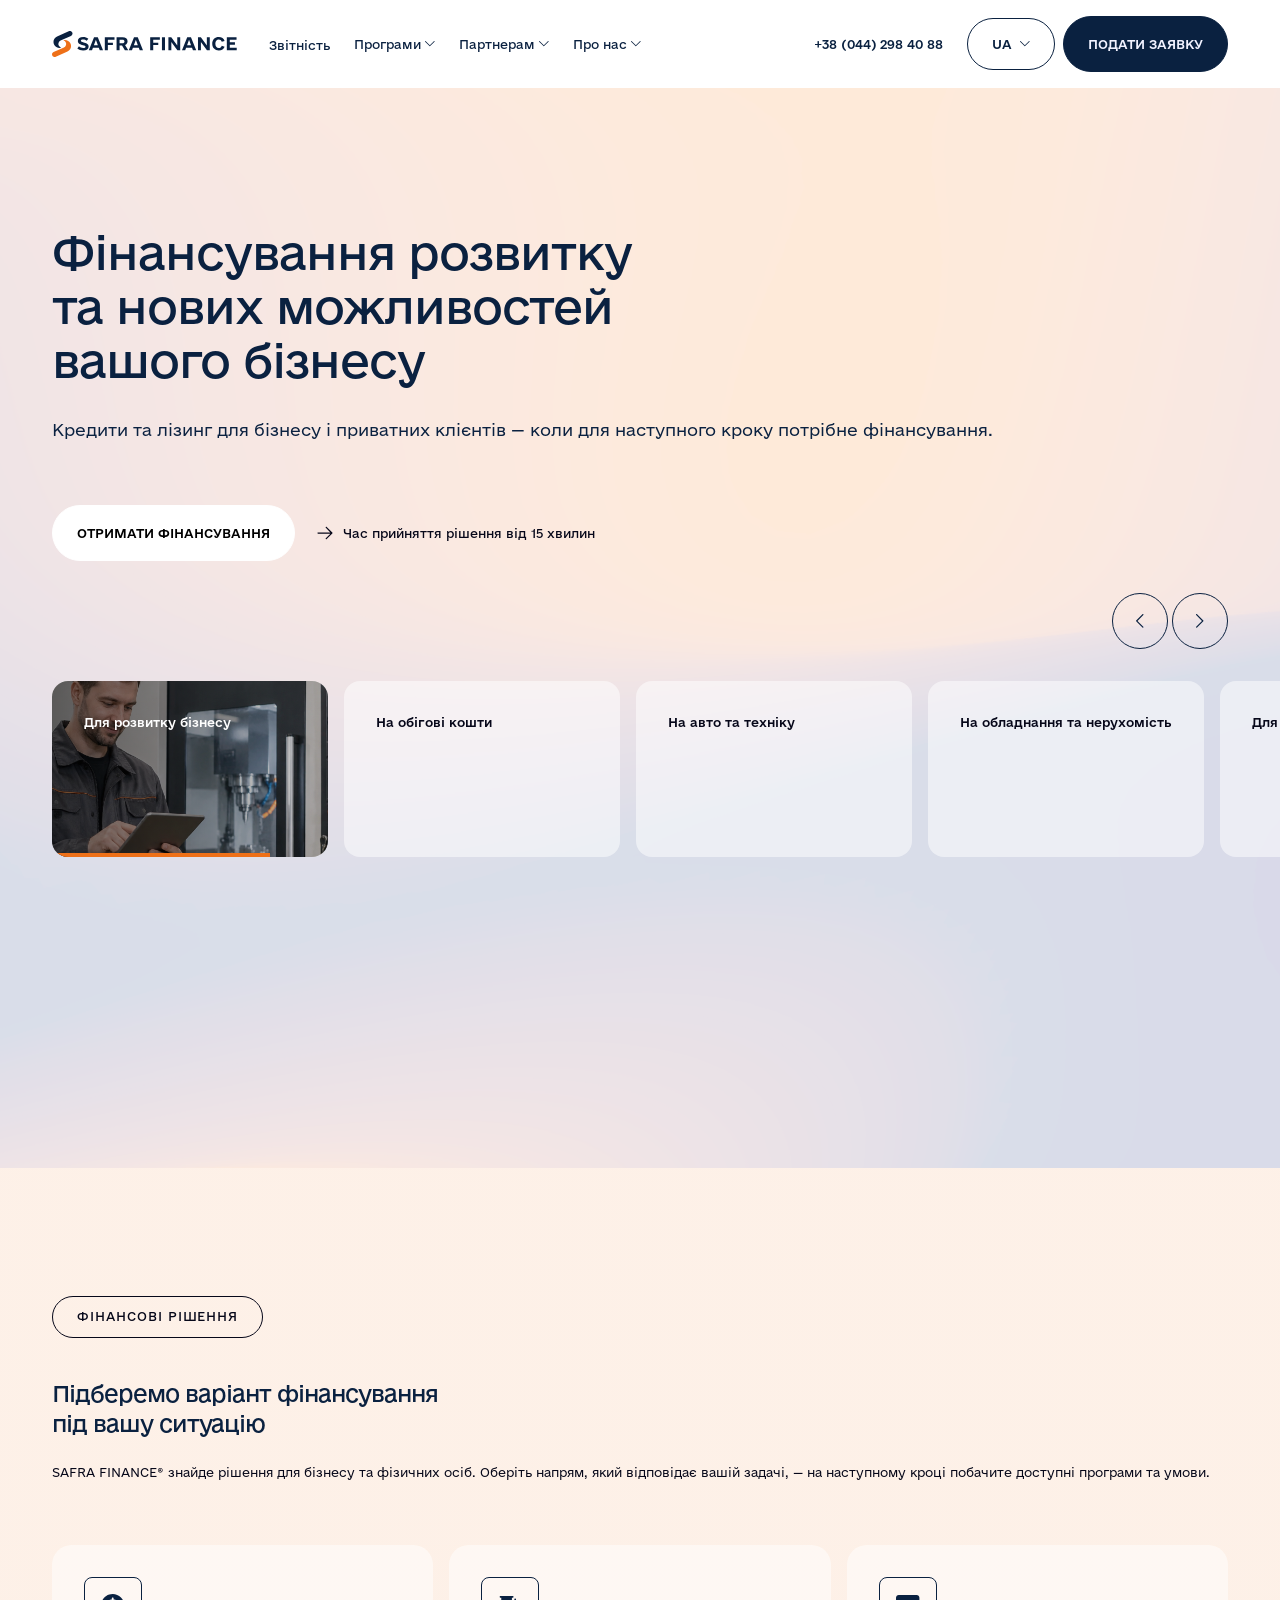
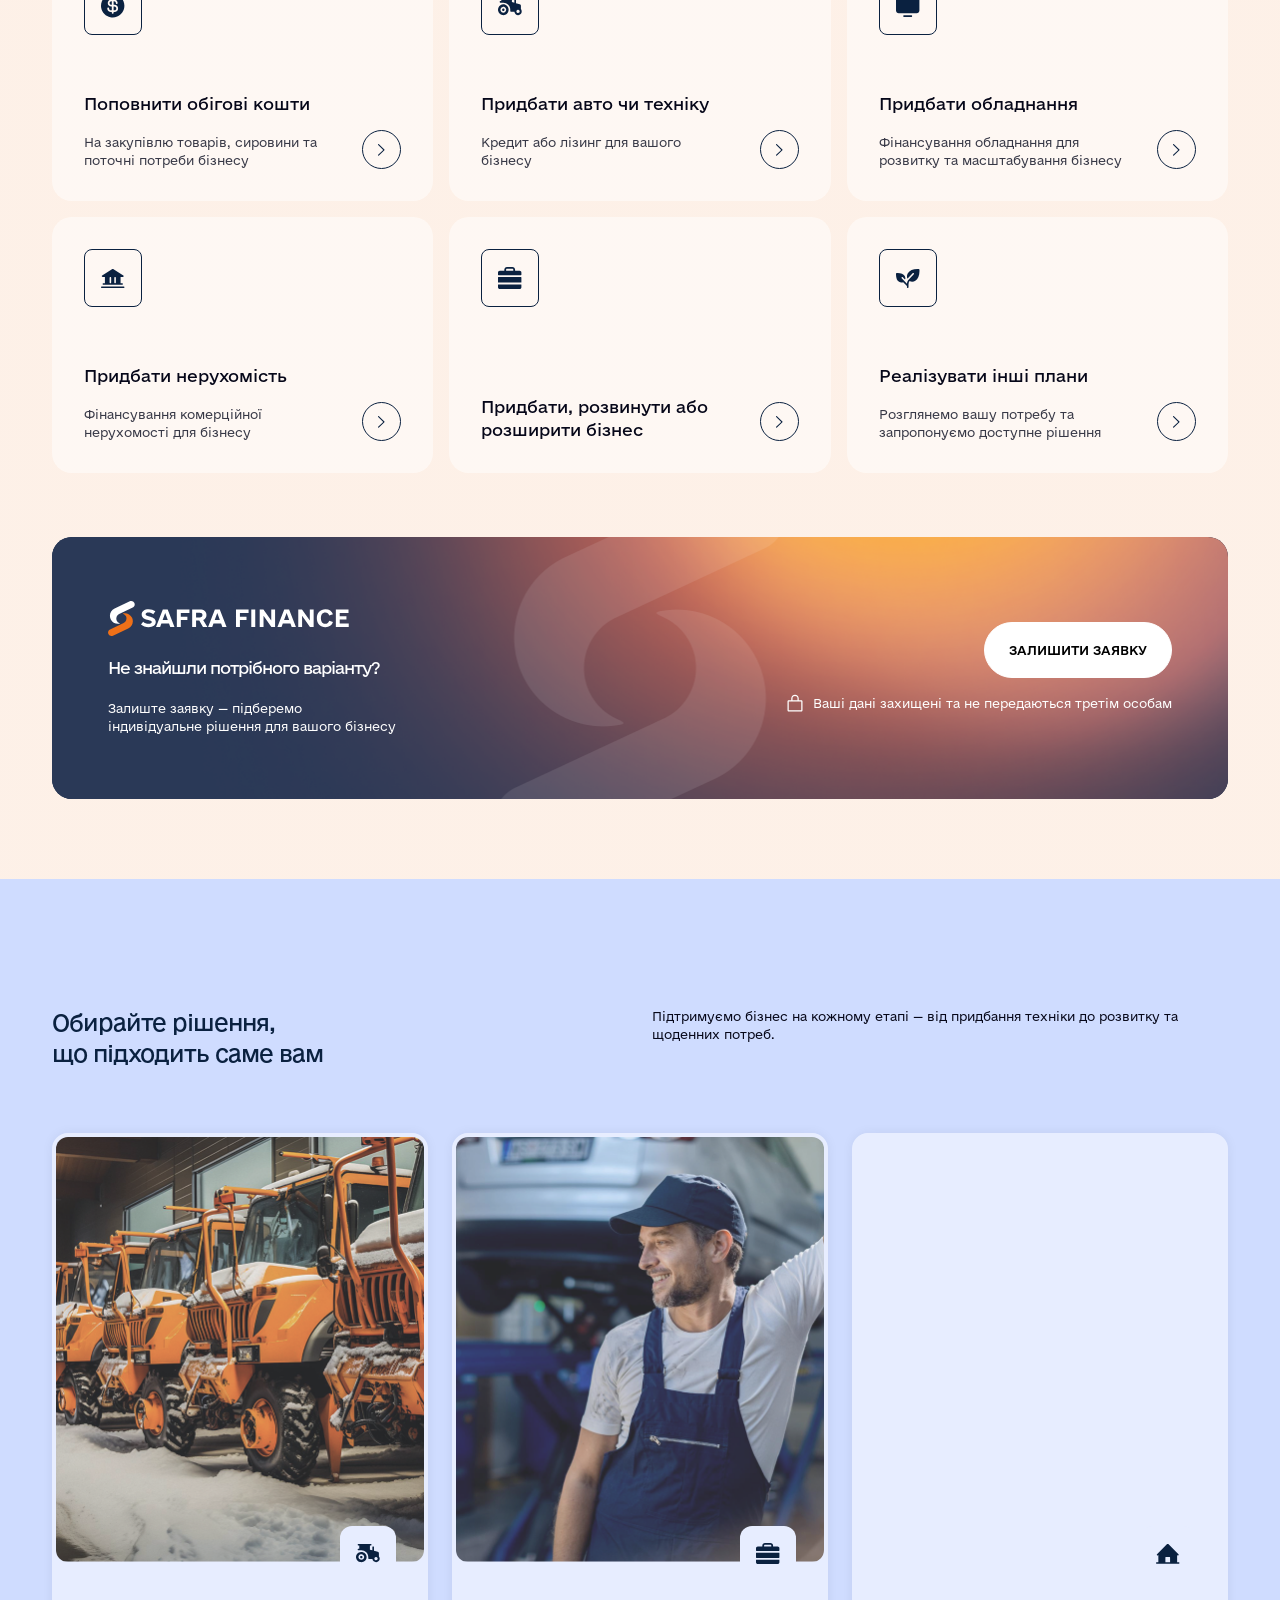
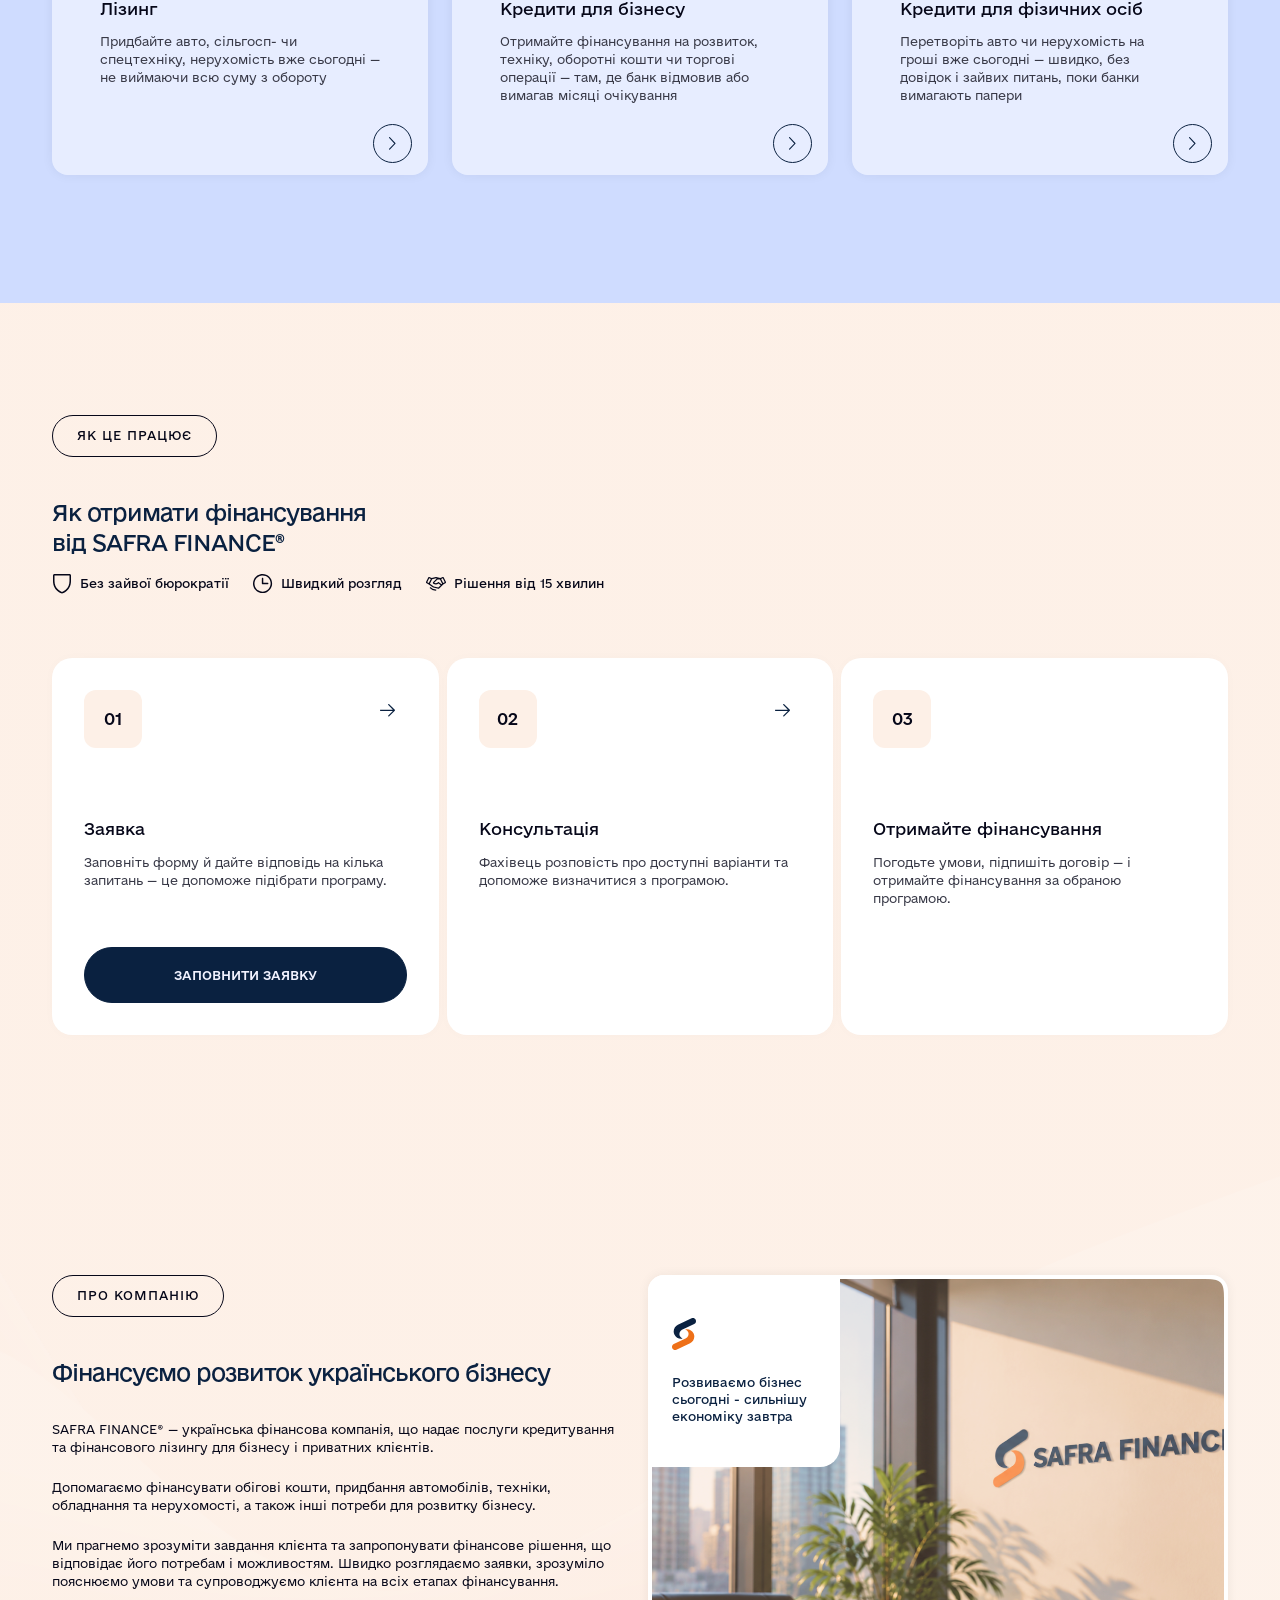
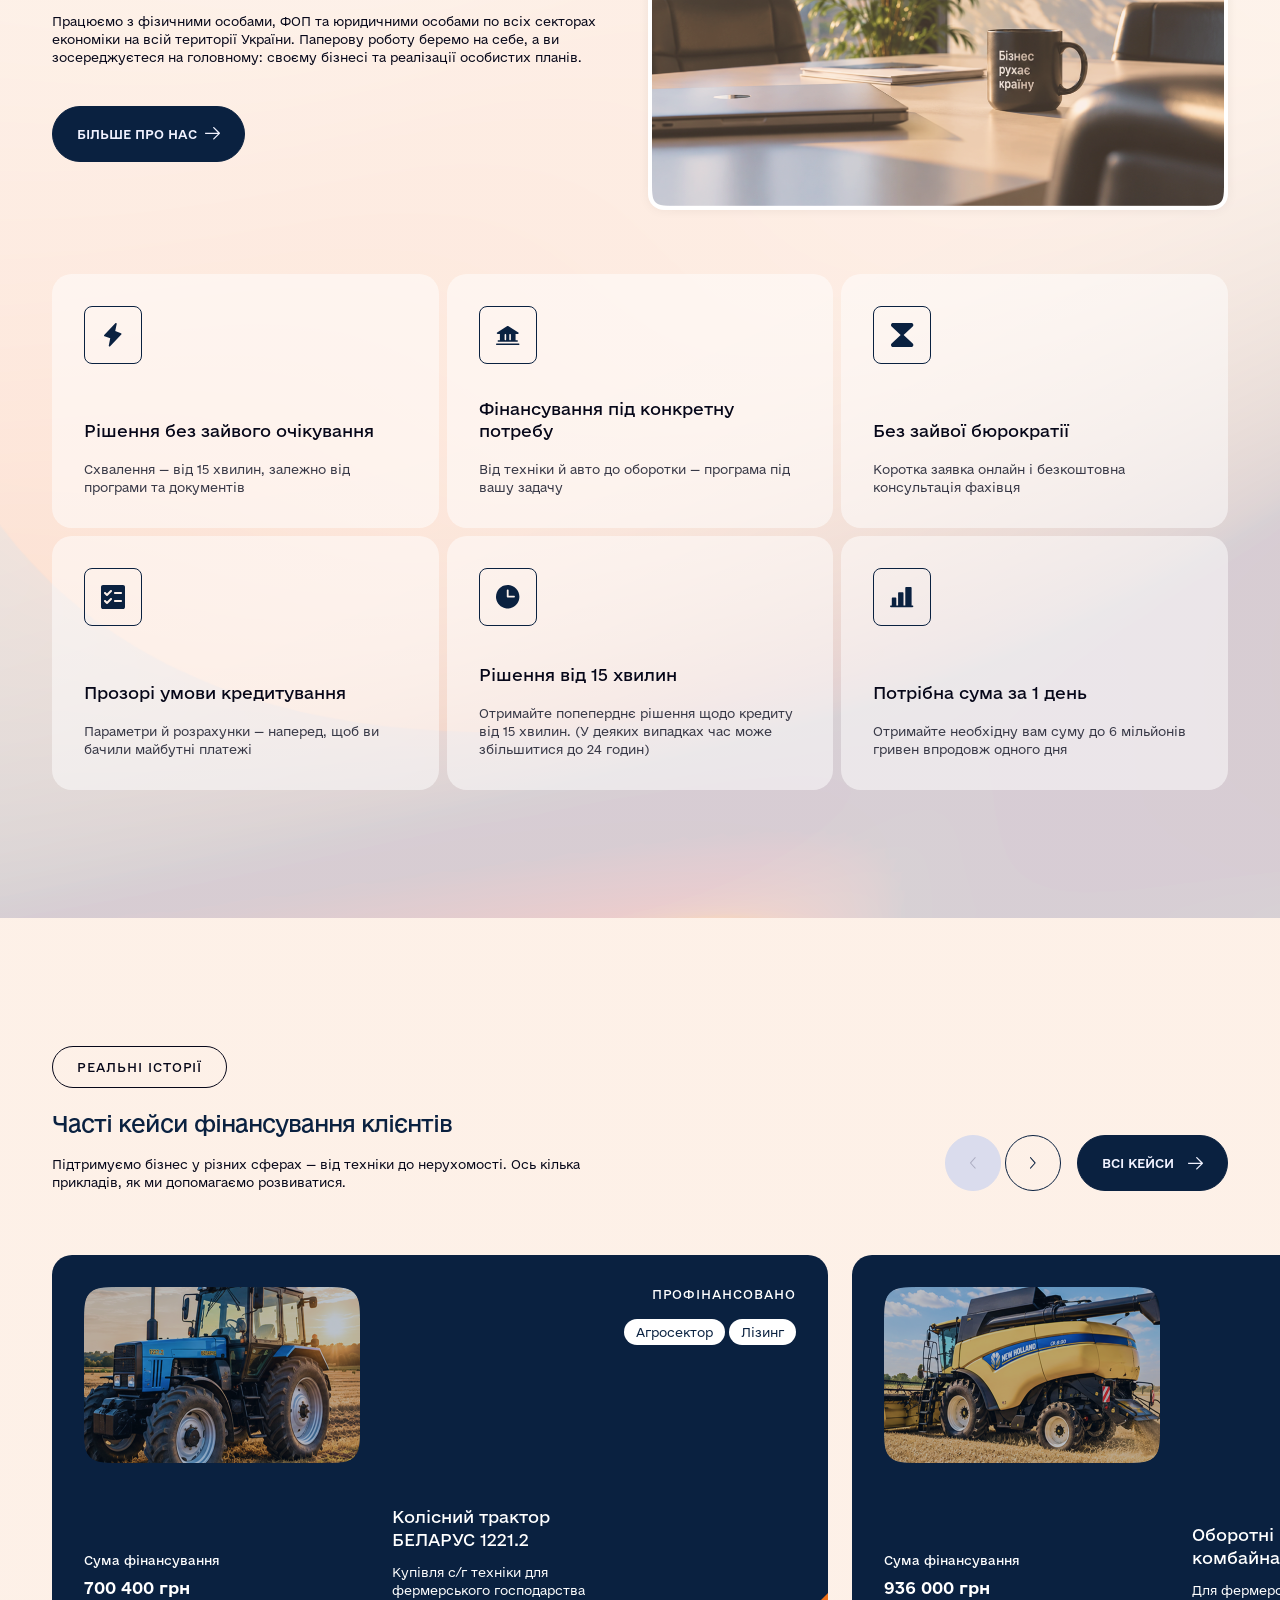
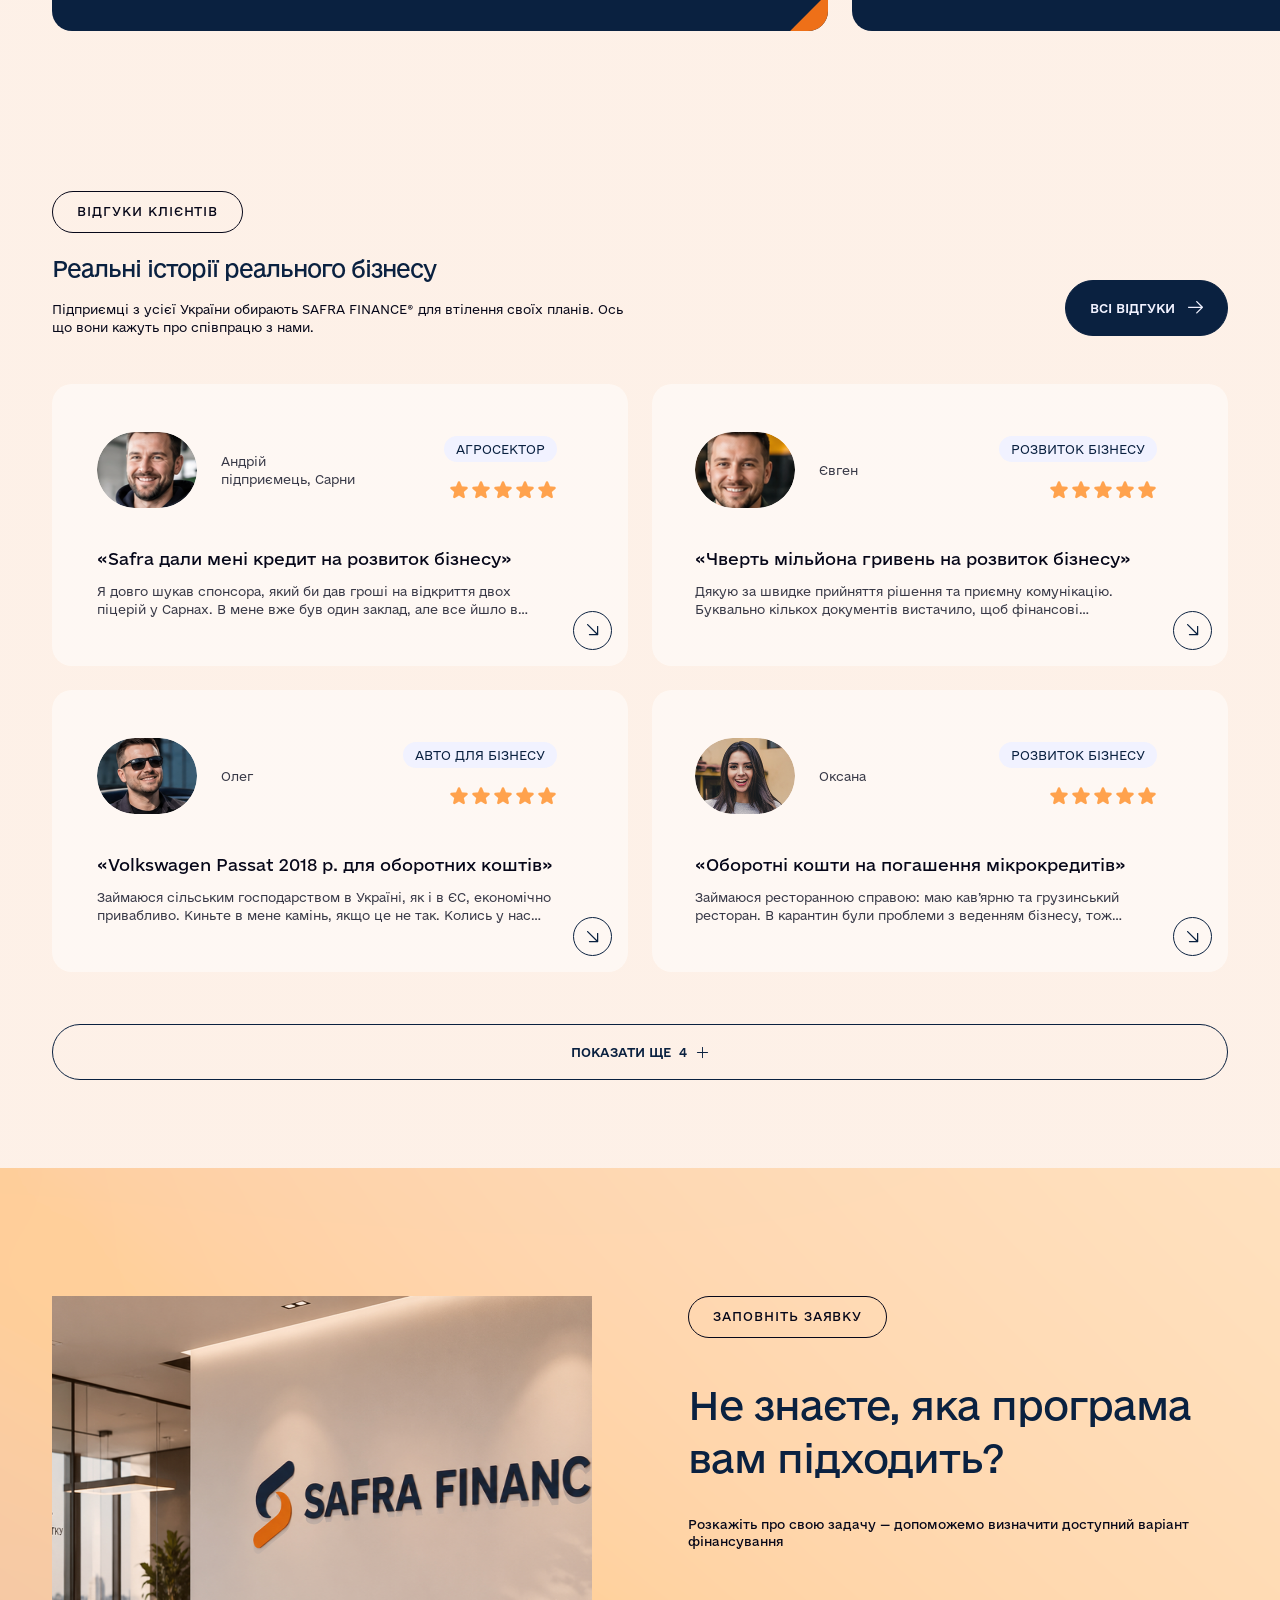
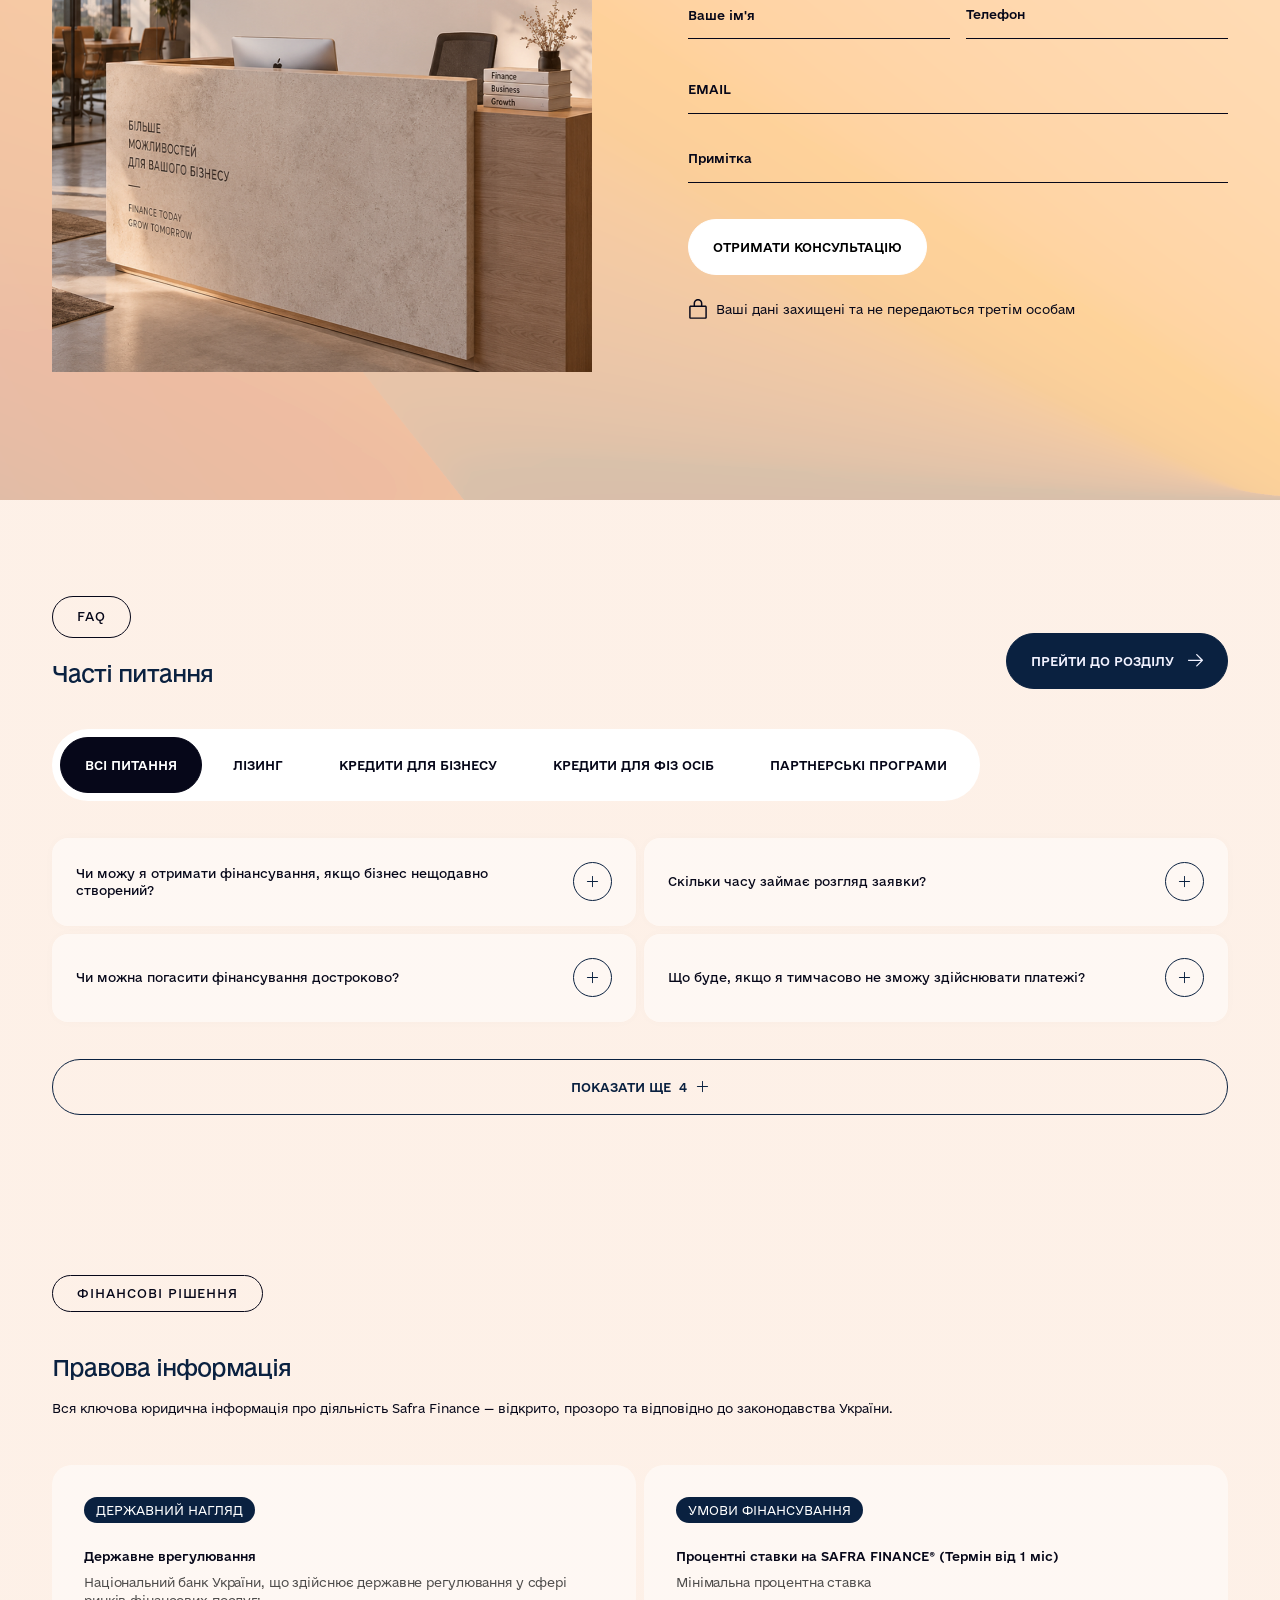
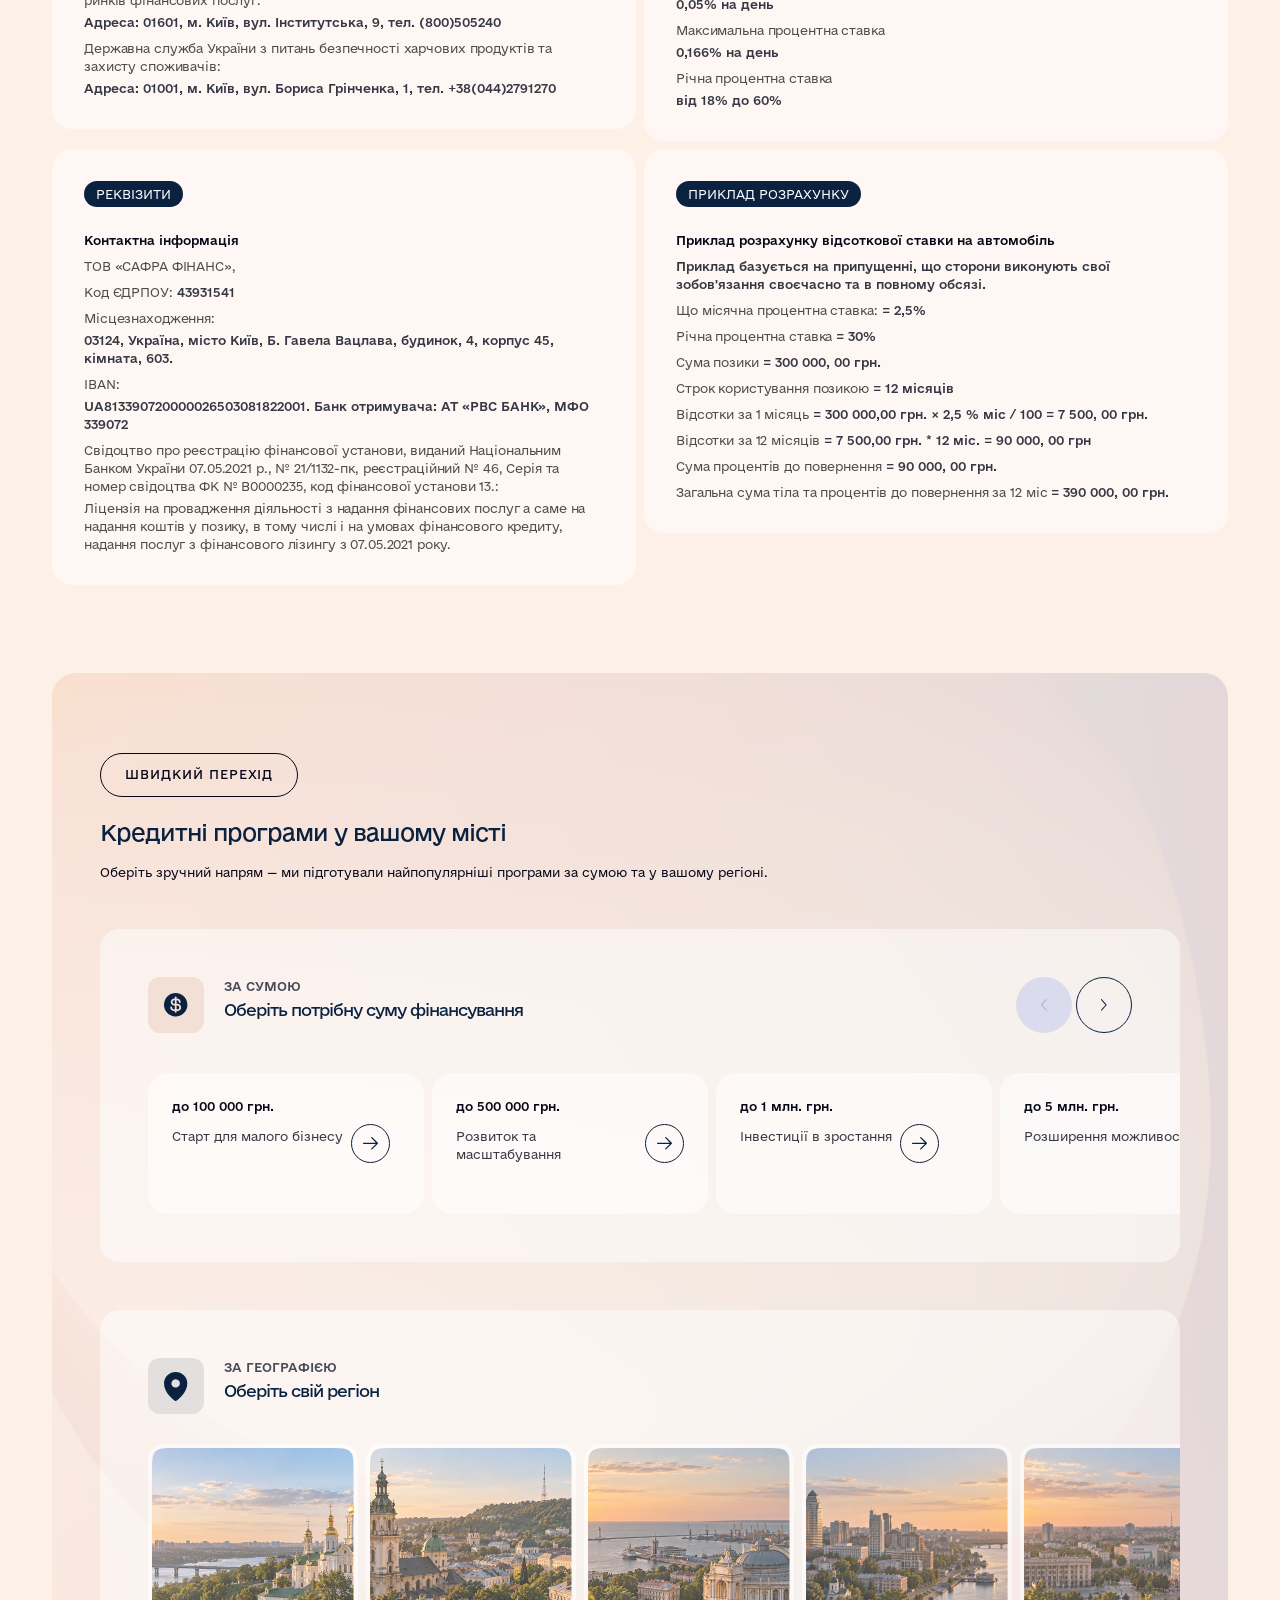
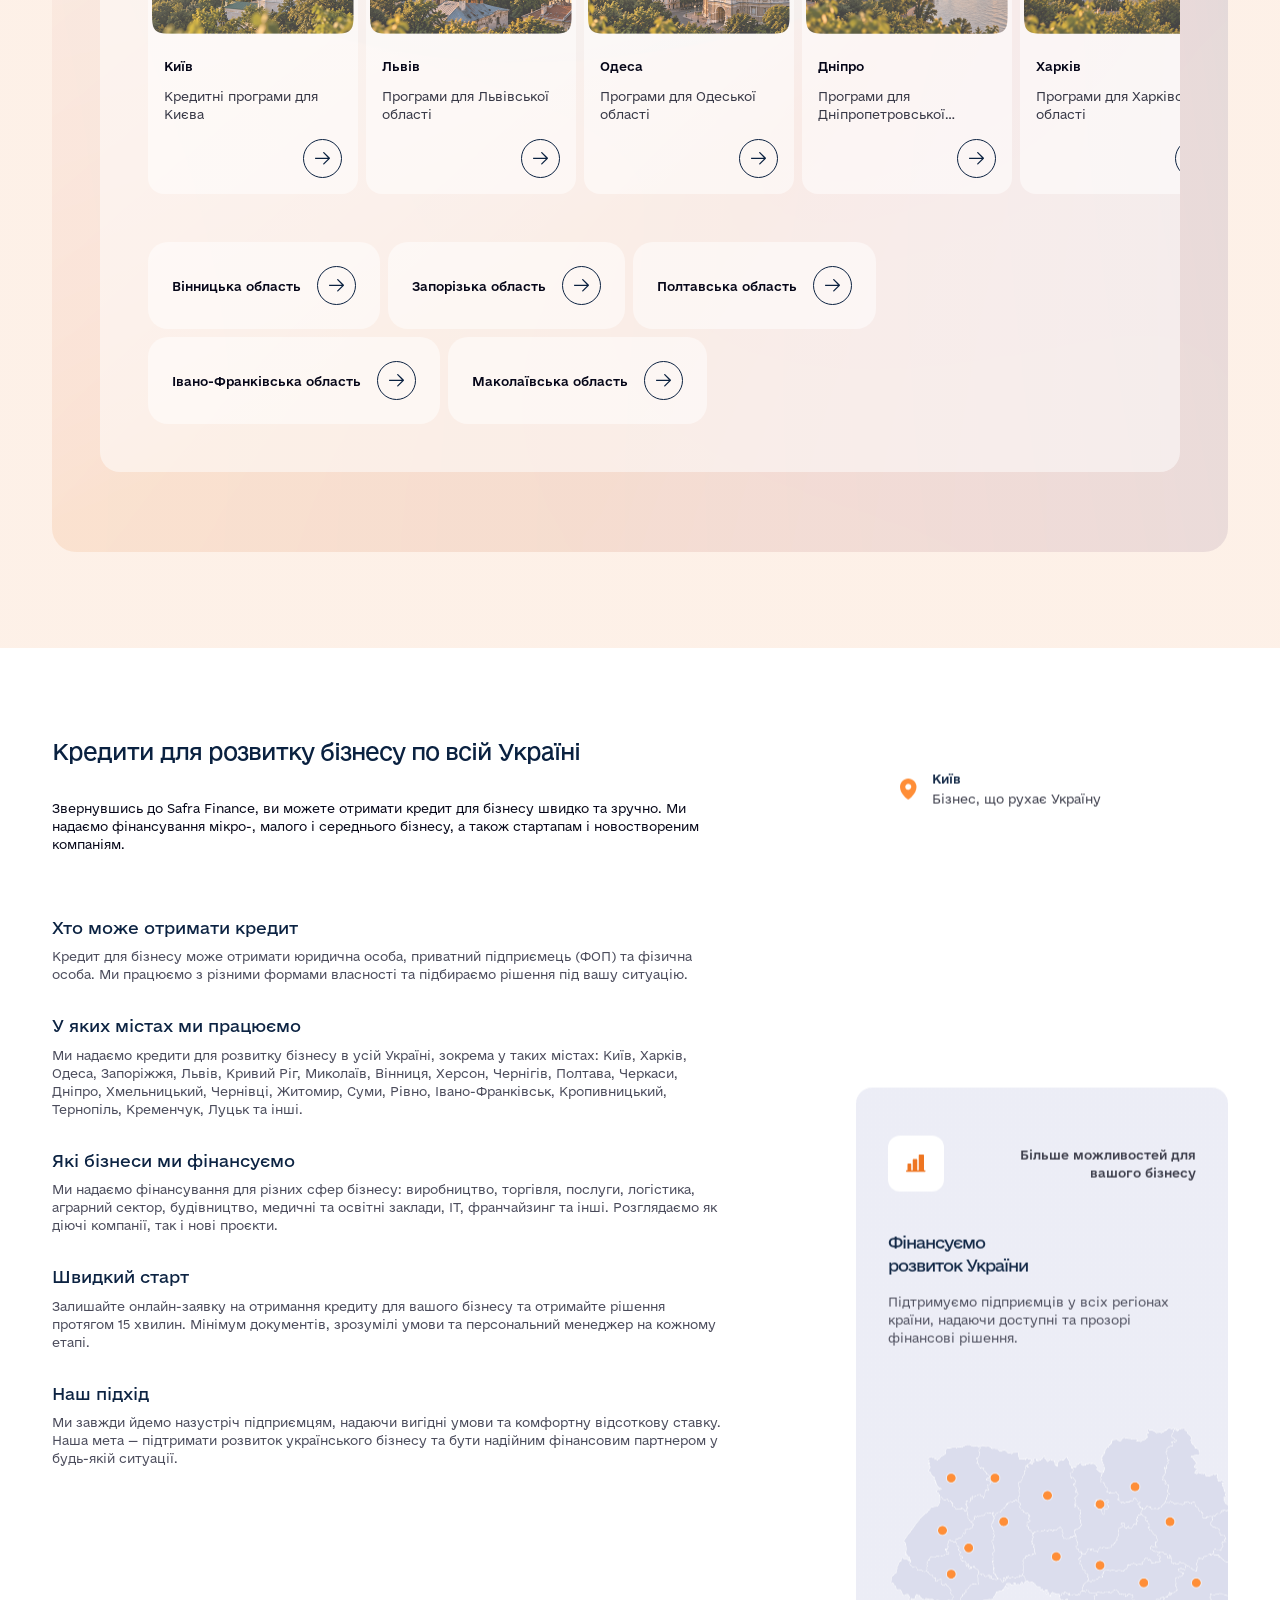
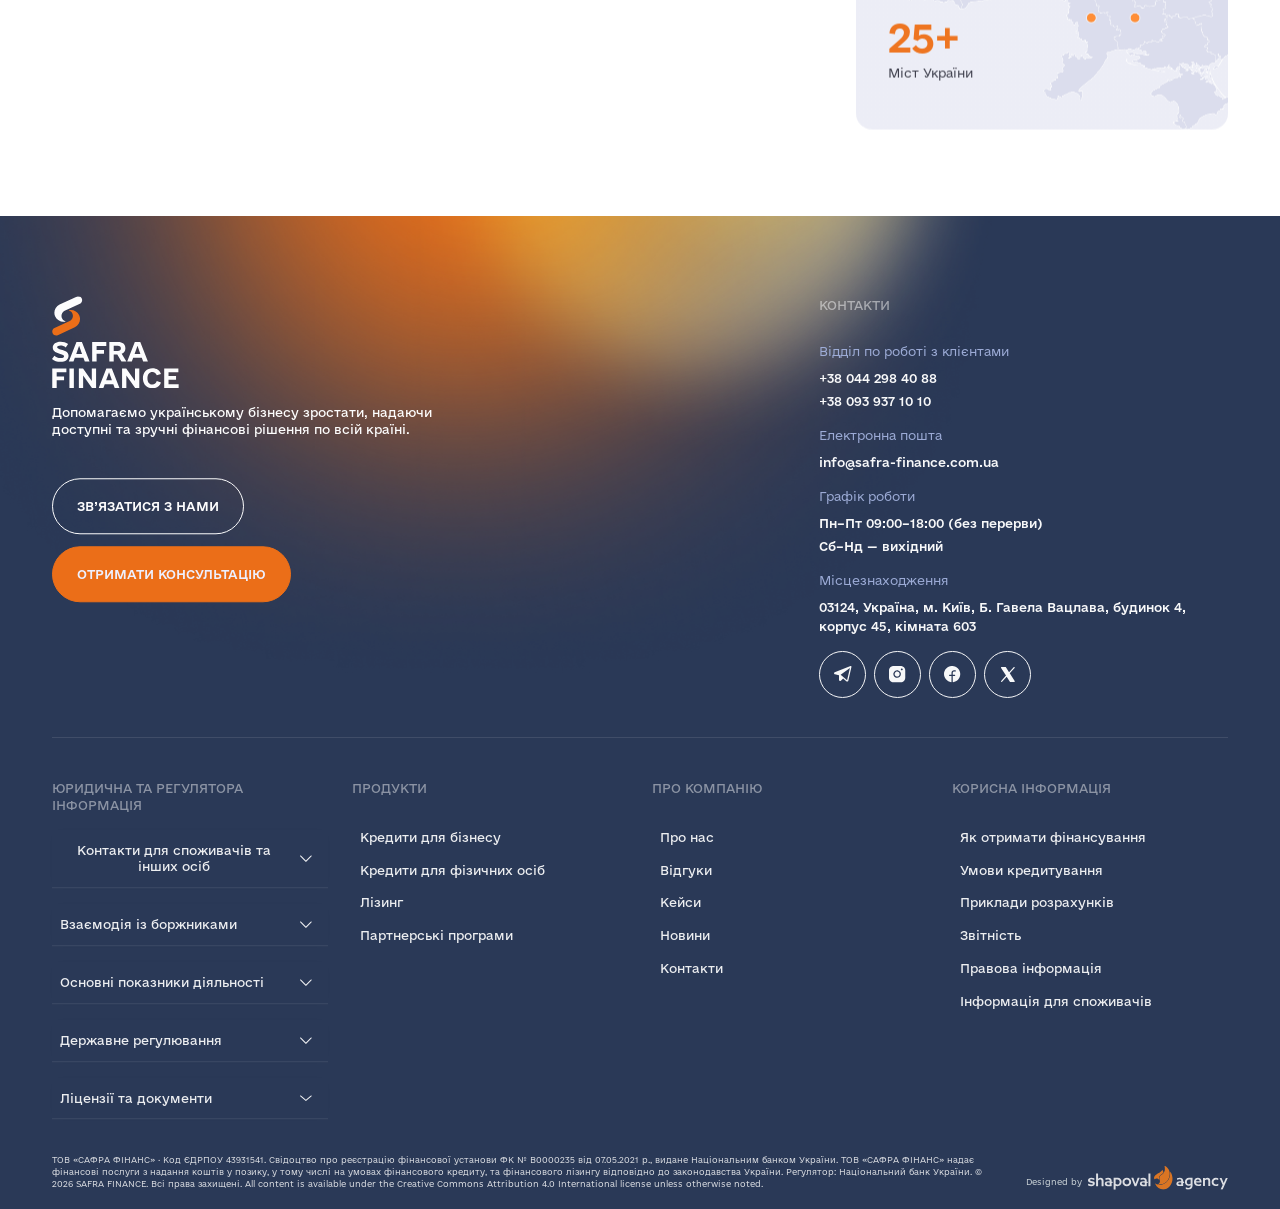
==== commit 125e72b0: "Add leasing application stepper with validation and summary sync. Co-authored-by: Cursor <cursoragen" ====
--- a/index.html
+++ b/index.html
@@ -761,10 +761,16 @@
               <h2>Фінансуємо розвиток українського бізнесу</h2>
 
               <div class="about__content-left-content-text">
-                <p>SAFRA FINANCE® — українська фінансова компанія, що надає послуги кредитування та фінансового лізингу для бізнесу і приватних клієнтів.</p>
-                <p>Допомагаємо фінансувати обігові кошти, придбання автомобілів, техніки, обладнання та нерухомості, а також інші потреби для розвитку бізнесу.</p>
-                <p>Ми прагнемо зрозуміти завдання клієнта та запропонувати фінансове рішення, що відповідає його потребам і можливостям. Швидко розглядаємо заявки, зрозуміло пояснюємо умови та супроводжуємо клієнта на всіх етапах фінансування.</p>
-                <p>Працюємо з фізичними особами, ФОП та юридичними особами по всіх секторах економіки на всій території України. Паперову роботу беремо на себе, а ви зосереджуєтеся на головному: своєму бізнесі та реалізації особистих планів.</p>
+                <p>SAFRA FINANCE® — українська фінансова компанія, що надає послуги кредитування та фінансового лізингу
+                  для бізнесу і приватних клієнтів.</p>
+                <p>Допомагаємо фінансувати обігові кошти, придбання автомобілів, техніки, обладнання та нерухомості, а
+                  також інші потреби для розвитку бізнесу.</p>
+                <p>Ми прагнемо зрозуміти завдання клієнта та запропонувати фінансове рішення, що відповідає його
+                  потребам і можливостям. Швидко розглядаємо заявки, зрозуміло пояснюємо умови та супроводжуємо клієнта
+                  на всіх етапах фінансування.</p>
+                <p>Працюємо з фізичними особами, ФОП та юридичними особами по всіх секторах економіки на всій території
+                  України. Паперову роботу беремо на себе, а ви зосереджуєтеся на головному: своєму бізнесі та
+                  реалізації особистих планів.</p>
               </div>
 
               <a class="about__content-left-content-link btn btn--blue" href="#apply">БІЛЬШЕ ПРО НАС
@@ -1585,7 +1591,7 @@
             <h2 class="cities__title" id="cities-title">Кредитні програми у вашому місті</h2>
             <p class="cities__text">
               Оберіть зручний напрям — ми підготували
-найпопулярніші програми за сумою та у вашому регіоні.
+              найпопулярніші програми за сумою та у вашому регіоні.
             </p>
           </div>
         </div>
@@ -1900,14 +1906,7 @@
 
   <footer class="footer">
     <div class="footer__bg" aria-hidden="true">
-      <img
-        class="footer__bg-img"
-        src="assets/img/footer-bg.png"
-        width="1560"
-        height="1018"
-        alt=""
-        decoding="async"
-      >
+      <img class="footer__bg-img" src="assets/img/footer-bg.png" width="1560" height="1018" alt="" decoding="async">
     </div>
     <div class="wrapper">
       <div class="footer__top">
@@ -2226,7 +2225,8 @@
       </button>
 
       <div class="popup__success">
-        <img class="popup__success-icon" src="assets/img/popup-check.svg" width="64" height="64" alt="" decoding="async">
+        <img class="popup__success-icon" src="assets/img/popup-check.svg" width="64" height="64" alt=""
+          decoding="async">
         <h2 class="popup__title" id="popup-success-title">Дякуємо за вашу заявку!</h2>
         <p class="popup__text">
           Ми отримали ваші дані. Менеджер Safra Finance зв’яжеться з вами найближчим часом.
@@ -2246,6 +2246,220 @@
         </button>
       </div>
     </div>
+  </dialog>
+
+  <dialog class="stepper" id="popup-stepper" aria-labelledby="stepper-live-title">
+    <form class="stepper__form" id="stepper-form" novalidate>
+      <div class="stepper__header">
+        <div class="stepper__header-box">
+          <a class="stepper__logo" href="/" aria-label="Safra Finance — на головну">
+            <img src="assets/img/logo-stepper.svg" width="185" height="27" alt="Safra Finance" decoding="async">
+          </a>
+          <span class="stepper__header-text">ЛІЗІНГ</span>
+        </div>
+        <button class="stepper__close" type="button" data-popup-close aria-label="Закрити форму заявки">
+          <img src="assets/img/popup-close.svg" width="14" height="14" alt="" decoding="async">
+        </button>
+      </div>
+
+      <ol class="stepper__progress" aria-label="Етапи оформлення заявки">
+        <li class="stepper__progress-item is-active" data-stepper-progress="1" aria-current="step">
+          <span class="stepper__progress-marker" aria-hidden="true">
+            <span class="stepper__progress-num">01</span>
+            <span class="stepper__progress-check">
+              <img src="assets/img/popup-check.svg" width="16" height="16" alt="" decoding="async">
+            </span>
+          </span>
+          <span class="stepper__progress-label">Предмет</span>
+        </li>
+        <li class="stepper__progress-item" data-stepper-progress="2">
+          <span class="stepper__progress-marker" aria-hidden="true">
+            <span class="stepper__progress-num">02</span>
+            <span class="stepper__progress-check">
+              <img src="assets/img/popup-check.svg" width="16" height="16" alt="" decoding="async">
+            </span>
+          </span>
+          <span class="stepper__progress-label">Умови</span>
+        </li>
+        <li class="stepper__progress-item" data-stepper-progress="3">
+          <span class="stepper__progress-marker" aria-hidden="true">
+            <span class="stepper__progress-num">03</span>
+            <span class="stepper__progress-check">
+              <img src="assets/img/popup-check.svg" width="16" height="16" alt="" decoding="async">
+            </span>
+          </span>
+          <span class="stepper__progress-label">Заявка</span>
+        </li>
+      </ol>
+
+      <p class="visually-hidden" id="stepper-live-title" aria-live="polite">Крок 1 з 3: вибір продукту</p>
+
+      <div class="stepper__panels">
+        <section class="stepper__panel is-active" data-stepper-panel="1" aria-labelledby="stepper-title-1">
+          <div class="stepper__panel-header">
+            <h2 class="stepper__title" id="stepper-title-1">Що плануєте придбати?</h2>
+            <p class="stepper__text">Оберіть предмет лізингу, щоб перейти до умов фінансування.</p>
+          </div>
+
+          <fieldset class="stepper__options">
+            <legend class="visually-hidden">Оберіть предмет лізингу</legend>
+
+            <label class="stepper__option">
+              <input class="stepper__option-input visually-hidden" type="radio" name="product" value="passenger-cars"
+                required>
+              <span class="stepper__radio" aria-hidden="true"></span>
+              <span class="stepper__option-text">Легкові автомобілі</span>
+            </label>
+
+            <label class="stepper__option">
+              <input class="stepper__option-input visually-hidden" type="radio" name="product" value="commercial">
+              <span class="stepper__radio" aria-hidden="true"></span>
+              <span class="stepper__option-text">Комерційний транспорт</span>
+            </label>
+
+            <label class="stepper__option">
+              <input class="stepper__option-input visually-hidden" type="radio" name="product" value="cargo">
+              <span class="stepper__radio" aria-hidden="true"></span>
+              <span class="stepper__option-text">Вантажний транспорт</span>
+            </label>
+
+            <label class="stepper__option">
+              <input class="stepper__option-input visually-hidden" type="radio" name="product" value="agro">
+              <span class="stepper__radio" aria-hidden="true"></span>
+              <span class="stepper__option-text">Сільгосптехніка</span>
+            </label>
+
+            <label class="stepper__option">
+              <input class="stepper__option-input visually-hidden" type="radio" name="product" value="special">
+              <span class="stepper__radio" aria-hidden="true"></span>
+              <span class="stepper__option-text">Спецтехніка</span>
+            </label>
+
+            <label class="stepper__option">
+              <input class="stepper__option-input visually-hidden" type="radio" name="product" value="equipment">
+              <span class="stepper__radio" aria-hidden="true"></span>
+              <span class="stepper__option-text">Обладнання</span>
+            </label>
+          </fieldset>
+        </section>
+
+        <section class="stepper__panel" data-stepper-panel="2" aria-labelledby="stepper-title-2" hidden>
+          <div class="stepper__panel-header">
+            <h2 class="stepper__title" id="stepper-title-2">Які умови вам підходять?</h2>
+            <p class="stepper__text">
+              Вкажіть бажані параметри — ми підготуємо індивідуальну пропозицію.
+            </p>
+          </div>
+
+          <div class="stepper__options2">
+            <div class="stepper__options-left">
+              <h3 class="stepper__options-left-title">Обраний предмет:</h3>
+              <div class="stepper__options-left-choice">
+                <span class="stepper__radio stepper__radio--checked" aria-hidden="true"></span>
+                <p class="stepper__options-left-text" data-stepper-summary-product></p>
+              </div>
+            </div>
+            <button class="stepper__options-right-button" type="button" data-stepper-goto="1">Змінити</button>
+          </div>
+
+          <div class="stepper__fields">
+            <div class="stepper__field">
+              <label class="stepper__label" for="stepper-price">Вартість предмета лізингу</label>
+              <input class="stepper__input" id="stepper-price" type="text" name="price" autocomplete="off"
+                placeholder="напр. 2 500 000 грн" required>
+            </div>
+
+            <div class="stepper__field">
+              <label class="stepper__label" for="stepper-down-payment">Перший внесок %</label>
+              <input class="stepper__input" id="stepper-down-payment" type="text" name="down_payment" autocomplete="off"
+                placeholder="напр. 20%" required>
+            </div>
+
+            <div class="stepper__field">
+              <label class="stepper__label" for="stepper-lease-term">Строк лізингу</label>
+              <select class="stepper__input" name="lease_term" id="stepper-lease-term" required>
+                <option value="" disabled selected>Оберіть строк</option>
+                <option value="1">1 рік</option>
+                <option value="2">2 роки</option>
+                <option value="3">3 роки</option>
+                <option value="4">4 роки</option>
+                <option value="5">5 років і більше</option>
+              </select>
+            </div>
+          </div>
+        </section>
+
+        <section class="stepper__panel" data-stepper-panel="3" aria-labelledby="stepper-title-3" hidden>
+          <div class="stepper__panel-header">
+            <h2 class="stepper__title" id="stepper-title-3">Отримайте пропозицію</h2>
+            <p class="stepper__text">
+              Залиште контакти — ми зв’яжемося з вами, щоб уточнити деталі та запропонувати умови лізингу.
+            </p>
+          </div>
+
+          <div class="stepper__options2">
+            <div class="stepper__options-left">
+              <h3 class="stepper__options-left-title">Підсумок вибору:</h3>
+              <div class="stepper__options-left-choice">
+                <span class="stepper__radio stepper__radio--checked" aria-hidden="true"></span>
+                <div class="stepper__options-left-copy">
+                  <p class="stepper__options-left-text" data-stepper-summary-product></p>
+                  <p class="stepper__options-left-text-price" data-stepper-summary-terms></p>
+                </div>
+              </div>
+            </div>
+            <button class="stepper__options-right-button" type="button" data-stepper-goto="1">Змінити</button>
+          </div>
+
+          <div class="stepper__fields">
+            <div class="stepper__field">
+              <label class="stepper__label" for="stepper-name">Ваше ім’я *</label>
+              <input class="stepper__input" id="stepper-name" type="text" name="first_name" autocomplete="given-name"
+                placeholder="Введіть ваше ім’я" required>
+            </div>
+
+            <div class="stepper__field">
+              <label class="stepper__label" for="stepper-contact-phone">Телефон *</label>
+              <input class="stepper__input" id="stepper-contact-phone" type="tel" name="phone" autocomplete="tel"
+                placeholder="+38 (0XX) XXX XX XX" required>
+            </div>
+
+            <div class="stepper__field">
+              <label class="stepper__label" for="stepper-email">Email</label>
+              <input class="stepper__input" id="stepper-email" type="email" name="email" autocomplete="email"
+                placeholder="example@email.com" required>
+            </div>
+
+            <div class="stepper__field">
+              <label class="stepper__label" for="stepper-note">Примітка</label>
+              <input class="stepper__input" id="stepper-note" type="text" name="note" autocomplete="off"
+                placeholder="Побажання">
+            </div>
+          </div>
+        </section>
+      </div>
+
+      <div class="stepper__footer">
+        <button class="stepper__btn stepper__btn--back btn btn--transparent" type="button" data-stepper-back hidden>
+          <img src="assets/img/stepper-back.svg" width="20" height="20" alt="" decoding="async">
+          <span>НАЗАД</span>
+        </button>
+        <button class="stepper__btn stepper__btn--next btn btn--orange" type="button" data-stepper-next>
+          <span data-stepper-next-label>ДАЛІ</span>
+          <img src="assets/img/stepper-next.svg" width="16" height="16" alt="" decoding="async">
+        </button>
+        <button class="stepper__btn stepper__btn--submit btn btn--orange" type="submit" data-stepper-submit hidden>
+          НАДІСЛАТИ ЗАЯВКУ
+        </button>
+      </div>
+
+      <div class="stepper__check" data-stepper-consent hidden>
+        <span class="stepper__check-text">
+          <img class="stepper__check-icon" src="assets/img/check.svg" width="15" height="17" alt="" decoding="async">
+          Ваші дані захищені та не передаються третім особам. Натискаючи «Надіслати заявку», ви погоджуєтеся з Політикою конфіденційності.
+        </span>
+      </div>
+    </form>
   </dialog>
 
   <script src="js/vendor/lenis.min.js"></script>
--- a/css/style.css
+++ b/css/style.css
@@ -1744,12 +1744,13 @@
   transition: all 0.3s ease-in-out;
   cursor: pointer;
 }
+
 .cases__swiper-slide-inner:hover,
 .cases__swiper-slide-inner:focus,
 .cases__swiper-slide-inner:active {
   border-radius: 20px;
-background: var(--colors-base-source);
-box-shadow: 0 0 12px 0 rgba(0, 0, 0, 0.06);
+  background: var(--colors-base-source);
+  box-shadow: 0 0 12px 0 rgba(0, 0, 0, 0.06);
 }
 
 .cases__swiper-slide-inner::before {
@@ -2170,7 +2171,8 @@
 }
 
 .review-fancybox .fancybox__content {
-  padding: 12px 58px 12px 24px;
+  padding: 40px 58px 12px 24px;
+  max-width: 640px;
 }
 
 .review-fancybox .review-card__content {
@@ -2553,8 +2555,8 @@
 }
 
 .faq__item-button:hover,
- .faq__item-button:focus,
- .faq__item-button:active {
+.faq__item-button:focus,
+.faq__item-button:active {
   border-radius: 99px;
   border: 1.5px solid var(--colors-depp-blue-source, #0A2140);
   background: var(--colors-depp-blue-source, #0A2140);
@@ -2585,7 +2587,7 @@
   text-transform: uppercase;
 }
 
-.faq__button:hover img{
+.faq__button:hover img {
   filter: brightness(0) saturate(100%) invert(100%) sepia(0%) saturate(7492%) hue-rotate(129deg) brightness(101%) contrast(102%);
 }
 
@@ -3213,17 +3215,17 @@
   transition: all 0.3s ease-in-out;
 }
 
-.cities__box-swiper-content > span:hover,
-.cities__box-swiper-content > span:focus,
-.cities__box-swiper-content > span:active {
+.cities__box-swiper-content>span:hover,
+.cities__box-swiper-content>span:focus,
+.cities__box-swiper-content>span:active {
   border-radius: 99px;
   border: 1.5px solid var(--colors-depp-blue-source);
   background: var(--colors-depp-blue-source);
 }
 
-.cities__box-swiper-content > span:hover img,
-.cities__box-swiper-content > span:focus img,
-.cities__box-swiper-content > span:active img {
+.cities__box-swiper-content>span:hover img,
+.cities__box-swiper-content>span:focus img,
+.cities__box-swiper-content>span:active img {
   filter: brightness(0) saturate(100%) invert(94%) sepia(0%) saturate(0%) hue-rotate(275deg) brightness(104%) contrast(111%);
 }
 
@@ -4006,14 +4008,819 @@
   width: 100%;
 }
 
-
-
-
-
-
-
-
-
+.review-fancybox .review-card__content {
+  padding: 0;
+}
+
+.review-fancybox .f-button {
+  --f-button-width: 38px;
+  --f-button-height: 38px;
+  --f-button-color: var(--colors-depp-blue-source, #0A2140);
+  --f-button-hover-color: #fff;
+  --f-button-bg: transparent;
+  --f-button-hover-bg: var(--colors-depp-blue-source, #0A2140);
+  --f-button-active-bg: var(--colors-depp-blue-source, #0A2140);
+  --f-button-svg-width: 14px;
+  --f-button-svg-height: 14px;
+  --f-button-svg-stroke-width: 1.5;
+  --f-button-svg-fill: none;
+  top: 12px !important;
+  right: 12px !important;
+  width: 38px;
+  height: 38px;
+  padding: 0;
+  box-sizing: border-box;
+  flex-shrink: 0;
+  border-radius: 99px;
+  border: 1.5px solid var(--colors-depp-blue-source, #0A2140);
+  display: flex;
+  align-items: center;
+  justify-content: center;
+  color: var(--f-button-color);
+  background: transparent;
+  transition: background 0.3s ease, border-color 0.3s ease, color 0.3s ease;
+}
+
+.review-fancybox .f-button:hover,
+.review-fancybox .f-button:focus-visible {
+  color: #fff;
+  background: var(--colors-depp-blue-source, #0A2140);
+}
+
+.review-fancybox .f-button svg {
+  width: 14px;
+  height: 14px;
+  flex-shrink: 0;
+  fill: none;
+  stroke: currentColor;
+  stroke-width: 1.5;
+  color: inherit;
+}
+
+.review-fancybox .f-button svg path {
+  fill: #0A2140;
+  stroke: #0A2140;
+}
+
+.review-fancybox .f-button:hover svg,
+.review-fancybox .f-button:focus-visible svg,
+.review-fancybox .f-button:hover svg path,
+.review-fancybox .f-button:focus-visible svg path {
+  stroke: #fff;
+  color: #fff;
+}
+
+.error-hero {
+  display: flex;
+  flex-direction: column;
+  gap: 56px;
+  padding: calc(96px + 96px) 0 72px;
+  position: relative;
+  overflow-x: clip;
+}
+
+.error-hero__bg {
+  position: absolute;
+  top: 0;
+  left: 0;
+  width: 100%;
+  height: 100%;
+  object-fit: cover;
+  z-index: -1;
+}
+
+.error-hero__bg img {
+  width: 100%;
+  height: 100%;
+  object-fit: cover;
+  object-position: center;
+  z-index: -1;
+}
+
+.error-hero .wrapper {
+  display: flex;
+  max-width: 800px;
+  width: 100%;
+  min-width: 0;
+  margin: 0 auto;
+  padding-inline: 16px;
+  box-sizing: border-box;
+  flex-direction: column;
+  align-items: flex-start;
+  align-self: stretch;
+}
+
+.error-hero__content {
+  display: flex;
+  flex-direction: column;
+  align-items: center;
+  gap: 16px;
+  align-self: stretch;
+}
+
+.error-hero__content-box {
+  display: flex;
+  flex-direction: column;
+  align-items: center;
+  gap: 16px;
+  align-self: stretch;
+}
+
+.error-hero__content-box-title {
+  display: flex;
+  padding: 10px 24px;
+  justify-content: center;
+  align-items: center;
+  border-radius: 99px;
+  border: 1px solid var(--colors-base-source);
+  color: var(--colors-base-source);
+  font-size: var(--font-size-12px);
+  font-weight: 400;
+  line-height: 130%;
+  letter-spacing: 0.96px;
+  text-transform: uppercase;
+}
+
+.error-hero__content-text {
+  display: flex;
+  flex-direction: column;
+  align-items: flex-start;
+  gap: 16px;
+  align-self: stretch;
+}
+
+.error-hero__content-title {
+  display: flex;
+  flex-direction: column;
+  justify-content: center;
+  align-items: center;
+  align-self: stretch;
+}
+
+.error-hero__content-title h1 {
+  color: var(--colors-depp-blue-source);
+  text-align: center;
+  text-wrap-style: balance;
+  font-size: 136px;
+  font-weight: 700;
+  line-height: 120%;
+  letter-spacing: -1px;
+}
+
+.error-hero__content-title h2 {
+  color: var(--colors-depp-blue-source);
+  text-align: center;
+  text-wrap-style: balance;
+  font-size: var(--font-size-38px);
+  font-weight: 500;
+  line-height: 140%;
+  letter-spacing: -1px;
+}
+
+.error-hero__content-text p {
+  color: var(--colors-base-source);
+  text-align: center;
+  text-wrap-style: balance;
+  font-size: var(--font-size-14px);
+  font-weight: 300;
+  line-height: 150%;
+  letter-spacing: 0;
+}
+
+.error-hero__body {
+  display: flex;
+  flex-direction: column;
+  align-items: stretch;
+  width: 100%;
+  min-width: 0;
+}
+
+.error-hero__body>h3 {
+  color: var(--colors-depp-blue-source);
+  text-wrap-style: balance;
+  font-size: var(--font-size-26px);
+  font-weight: 400;
+  line-height: 140%;
+  letter-spacing: -1px;
+  margin: 0 auto 24px;
+  max-width: 800px;
+  width: 100%;
+  padding-inline: 16px;
+  box-sizing: border-box;
+}
+
+.error-hero__body .choose-solution__list {
+  display: flex;
+  flex-wrap: nowrap;
+  align-items: stretch;
+  gap: 12px;
+  width: 100%;
+  min-width: 0;
+  margin-bottom: 4px;
+  padding: 12px 16px 12px max(16px, calc(50% - 400px));
+  box-sizing: border-box;
+  overflow-x: auto;
+  overflow-y: hidden;
+  overscroll-behavior-x: contain;
+  -webkit-overflow-scrolling: touch;
+  scrollbar-width: none;
+  -ms-overflow-style: none;
+}
+
+.error-hero__body .choose-solution__list::-webkit-scrollbar {
+  display: none;
+}
+
+.error-hero__body .choose-solution__card {
+  flex: 0 0 276px;
+  width: 276px;
+  min-width: 276px;
+  max-width: 276px;
+}
+
+.error-hero__body .choose-solution__photo {
+  height: auto;
+  aspect-ratio: 89 / 82;
+}
+
+.error-hero__body .choose-solution__body {
+  height: auto;
+  width: 100%;
+  flex-direction: row;
+  align-items: flex-end;
+  justify-content: space-between;
+  gap: 12px;
+}
+
+.error-hero__body .choose-solution__text {
+  flex: 1 1 auto;
+  min-width: 0;
+}
+
+.error-hero__body .choose-solution__name {
+  font-size: var(--font-size-16px);
+}
+
+.error-hero__body .cities__box-list {
+  max-width: 800px;
+  width: 100%;
+  margin-inline: auto;
+  padding-inline: 16px;
+  box-sizing: border-box;
+}
+
+
+/* —— Stepper (minimal structure; visual styles to be added) —— */
+.visually-hidden {
+  position: absolute;
+  width: 1px;
+  height: 1px;
+  padding: 0;
+  margin: -1px;
+  overflow: hidden;
+  clip: rect(0, 0, 0, 0);
+  white-space: nowrap;
+  border: 0;
+}
+
+.stepper:not([open]) {
+  display: none;
+}
+
+.stepper__panel[hidden] {
+  display: none;
+}
+
+.stepper__btn[hidden] {
+  display: none;
+}
+
+.stepper__progress-check {
+  display: none;
+  width: 100%;
+  height: 100%;
+  align-items: center;
+  justify-content: center;
+}
+
+.stepper__progress-item.is-done .stepper__progress-num {
+  display: none;
+}
+
+.stepper__progress-item.is-done .stepper__progress-check {
+  display: inline-flex;
+}
+
+.stepper__progress-item.is-done .stepper__progress-check img {
+  width: 14px;
+  height: 14px;
+  filter: brightness(0) invert(1);
+}
+
+.stepper__option.is-selected .stepper__option-card,
+.stepper__option:has(.stepper__option-input:checked) .stepper__option-card {
+  outline: 2px solid currentColor;
+}
+
+.stepper__option {
+  display: flex;
+  align-items: center;
+  gap: 12px;
+  cursor: pointer;
+}
+
+.stepper__radio {
+  position: relative;
+  display: inline-flex;
+  flex-shrink: 0;
+  width: 20px;
+  height: 20px;
+  box-sizing: border-box;
+  border: 1.5px solid var(--colors-base-400, #aeafc3);
+  border-radius: 50%;
+  background: transparent;
+}
+
+.stepper__radio::after {
+  content: "";
+  position: absolute;
+  top: 50%;
+  left: 50%;
+  width: 10px;
+  height: 10px;
+  border-radius: 50%;
+  background: var(--colors-depp-blue-source, #0a2140);
+  transform: translate(-50%, -50%) scale(0);
+  transition: transform 0.15s ease;
+}
+
+.stepper__option:has(.stepper__option-input:checked) .stepper__radio,
+.stepper__option.is-selected .stepper__radio,
+.stepper__radio--checked {
+  border-color: var(--colors-depp-blue-source, #0a2140);
+}
+
+.stepper__option:has(.stepper__option-input:checked) .stepper__radio::after,
+.stepper__option.is-selected .stepper__radio::after,
+.stepper__radio--checked::after {
+  transform: translate(-50%, -50%) scale(1);
+}
+
+.stepper__option:focus-within .stepper__radio {
+  outline: 2px solid var(--colors-orange-source, #ee7018);
+  outline-offset: 2px;
+}
+
+.stepper__options-left-choice {
+  display: flex;
+  align-items: flex-start;
+  gap: 12px;
+}
+
+.stepper__options-left-copy {
+  display: flex;
+  flex-direction: column;
+  gap: 4px;
+  min-width: 0;
+}
+
+.stepper {
+  top: 50%;
+  left: 50%;
+  transform: translate(-50%, -50%);
+  max-width: 480px;
+  border-radius: 12px;
+  background: #FFF;
+  border: none;
+  padding: 24px;
+  width: calc(100% - 32px);
+}
+
+.stepper__close {
+  display: flex;
+  width: 38px;
+  height: 38px;
+  justify-content: center;
+  align-items: center;
+  position: absolute;
+  top: 12px;
+  right: 12px;
+  cursor: pointer;
+  border: 1.5px solid var(--colors-depp-blue-source);
+  transition: opacity 0.3s ease;
+  border-radius: 99px;
+}
+
+.stepper__close:hover,
+.stepper__close:focus {
+  background: var(--colors-depp-blue-source);
+}
+
+.stepper__close img {
+  width: 20px;
+  height: 20px;
+  flex-shrink: 0;
+  object-fit: none;
+}
+
+.stepper__close:hover img,
+.stepper__close:focus img {
+  filter: brightness(0) invert(1);
+}
+
+.stepper__form {
+  display: flex;
+  flex-direction: column;
+  gap: 16px;
+  flex: 1 0 0;
+}
+
+.stepper__header-box {
+  display: flex;
+  flex-direction: column;
+  justify-content: center;
+  align-items: flex-start;
+  gap: 4px;
+  align-self: stretch;
+}
+
+.stepper__logo {
+  display: flex;
+  width: 130.716px;
+  height: 19px;
+  flex-shrink: 0;
+}
+
+.stepper__logo img {
+  width: 100%;
+  height: 100%;
+  object-position: center;
+  object-fit: contain;
+}
+
+.stepper__header-text {
+  padding: 6px 8px;
+  border-radius: 99px;
+  border: 1px solid var(--colors-base-source);
+  color: var(--colors-base-source);
+  font-size: var(--font-size-12px);
+  font-weight: 400;
+  line-height: 130%;
+  letter-spacing: 0.96px;
+  text-transform: uppercase;
+}
+
+.stepper__progress {
+  display: flex;
+  align-items: flex-start;
+  justify-content: space-between;
+  width: 100%;
+}
+
+.stepper__progress-item {
+  position: relative;
+  display: flex;
+  flex: 1 1 0;
+  flex-direction: column;
+  align-items: center;
+  gap: 4px;
+  min-width: 0;
+}
+
+.stepper__progress-item:not(:last-child)::before {
+  content: "";
+  position: absolute;
+  top: 15px;
+  left: calc(50% + 20px);
+  right: calc(-50% + 20px);
+  height: 2px;
+  background: #dadced;
+  z-index: 0;
+}
+
+.stepper__progress-item.is-done:not(:last-child)::before {
+  background: var(--colors-orange-source);
+}
+
+.stepper__progress-marker {
+  position: relative;
+  z-index: 1;
+  display: flex;
+  width: 32px;
+  height: 32px;
+  align-items: center;
+  justify-content: center;
+  flex-shrink: 0;
+  border-radius: 99px;
+  background: #dadced;
+}
+
+.stepper__progress-num {
+  display: flex;
+  width: 100%;
+  height: 100%;
+  padding: 0;
+  justify-content: center;
+  align-items: center;
+  border-radius: 99px;
+  background: transparent;
+  color: #fff;
+  text-wrap-style: balance;
+  font-size: var(--font-size-14px);
+  font-weight: 500;
+  line-height: 140%;
+  letter-spacing: 0;
+}
+
+.stepper__progress-label {
+  color: var(--colors-base-500);
+  text-align: center;
+  text-wrap-style: balance;
+  font-size: var(--font-size-12px);
+  font-weight: 500;
+  line-height: 150%;
+  letter-spacing: 0;
+}
+
+.stepper__progress-item.is-active .stepper__progress-marker,
+.stepper__progress-item.is-done .stepper__progress-marker {
+  background: var(--colors-orange-source);
+}
+
+.stepper__progress-item.is-active .stepper__progress-label,
+.stepper__progress-item.is-done .stepper__progress-label {
+  color: #0a2140;
+}
+
+.stepper__panel {
+  display: flex;
+  flex-direction: column;
+  gap: 16px;
+  flex: 1 0 0;
+}
+
+.stepper__panel-header {
+  display: flex;
+  flex-direction: column;
+  align-items: flex-start;
+  gap: 8px;
+  align-self: stretch;
+}
+
+.stepper__title {
+  color: var(--colors-depp-blue-source);
+  text-wrap-style: balance;
+  font-size: var(--font-size-22px);
+  font-weight: 500;
+  line-height: 140%;
+  letter-spacing: 0;
+}
+
+.stepper__text {
+  color: var(--colors-base-1000);
+  text-wrap-style: balance;
+  font-size: var(--font-size-14px);
+  font-weight: 300;
+  line-height: 150%;
+  letter-spacing: 0;
+}
+
+.stepper__options {
+  display: flex;
+  align-items: flex-start;
+  align-content: flex-start;
+  align-self: stretch;
+  flex-wrap: wrap;
+}
+
+.stepper__option {
+  display: flex;
+  min-width: 228px;
+  padding: 12px;
+  display: flex;
+  align-items: center;
+  gap: 8px;
+  align-self: stretch;
+  flex: 1 0 0;
+  border-radius: 12px;
+}
+
+.stepper__option-text {
+  color: var(--colors-depp-blue-source);
+  text-wrap-style: balance;
+  font-size: var(--font-size-14px);
+  font-weight: 400;
+  line-height: 140%;
+  letter-spacing: 0;
+}
+
+.stepper__btn {
+  width: 100%;
+}
+
+/* Keep primary orange after click: global .btn--orange:hover/:focus inverts fill */
+.stepper .btn--orange:hover,
+.stepper .btn--orange:focus,
+.stepper .btn--orange:focus-visible,
+.stepper .btn--orange:active {
+  background: var(--colors-orange-source);
+  border-color: var(--colors-orange-source);
+  color: var(--colors-base-100);
+}
+
+.stepper__options2 {
+  padding: 12px;
+  border-radius: 8px;
+  background: var(--colors-base-100);
+  display: flex;
+  align-items: center;
+}
+
+.stepper__options-left {
+  display: flex;
+  min-width: 216px;
+  flex-direction: column;
+  align-items: flex-start;
+  flex: 1 0 0;
+}
+
+.stepper__options-left-title {
+  color: var(--colors-base-1000);
+  text-wrap-style: balance;
+  font-size: var(--font-size-14px);
+  font-weight: 300;
+  line-height: 150%;
+  letter-spacing: 0;
+}
+
+.stepper__options-left .stepper__options-left-choice {
+  padding: 12px;
+  border-radius: 12px;
+  align-items: center;
+}
+
+.stepper__options-left-text {
+  color: var(--colors-depp-blue-source);
+  text-wrap-style: balance;
+  font-size: var(--font-size-14px);
+  font-weight: 400;
+  line-height: 140%;
+  letter-spacing: 0;
+}
+
+.stepper__options-right-button {
+  display: flex;
+  padding: 8px;
+  justify-content: center;
+  align-items: center;
+  color: var(--colors-depp-blue-source);
+  text-wrap-style: balance;
+  font-size: var(--font-size-14px);
+  font-weight: 400;
+  line-height: 140%;
+  letter-spacing: 0;
+}
+
+.stepper__fields {
+  display: flex;
+  align-items: flex-start;
+  align-content: flex-start;
+  gap: 12px;
+  align-self: stretch;
+  flex-wrap: wrap;
+}
+
+.stepper__field {
+  min-width: 208px;
+  display: flex;
+  flex-direction: column;
+  align-items: flex-start;
+  gap: 4px;
+  align-self: stretch;
+  flex: 1 0 0;
+}
+
+.stepper__label {
+  color: var(--colors-base-source);
+  text-wrap-style: balance;
+  font-size: var(--font-size-14px);
+  font-weight: 500;
+  line-height: 150%;
+  letter-spacing: 0;
+}
+
+.stepper__input {
+  padding: 12px 0;
+  border: none;
+  border-radius: 0;
+  width: 100%;
+  border-bottom: 1.5px solid var(--colors-base-source);
+  background: transparent;
+  color: var(--colors-base-800);
+  text-wrap-style: balance;
+  font-size: var(--font-size-14px);
+  font-weight: 500;
+  line-height: 150%;
+  letter-spacing: 0;
+  outline: none;
+  box-shadow: none;
+  -webkit-appearance: none;
+  appearance: none;
+}
+
+.stepper__input:focus,
+.stepper__input:focus-visible,
+.stepper__input:active {
+  outline: none;
+  box-shadow: none;
+  border: none;
+  border-bottom: 1.5px solid var(--colors-base-source);
+}
+
+.stepper__input::placeholder {
+  color: var(--colors-base-800);
+  text-wrap-style: balance;
+  font-size: var(--font-size-14px);
+  font-weight: 500;
+  line-height: 150%;
+  letter-spacing: 0;
+}
+
+.stepper__input option {
+  color: var(--colors-base-800);
+  text-wrap-style: balance;
+  font-size: var(--font-size-14px);
+  font-weight: 500;
+  line-height: 150%;
+  letter-spacing: 0;
+}
+
+.stepper__footer {
+  display: flex;
+align-items: flex-start;
+gap: 12px;
+align-self: stretch;
+}
+
+.stepper__btn--back span {
+  display: none;
+}
+
+.stepper__btn--back {
+  display: flex;
+  width: 56px;
+  height: 56px;
+  justify-content: center;
+  align-items: center;
+  gap: 8px;
+  flex-shrink: 0;
+  padding: 0;
+  border-radius: 99px;
+border: 1.5px solid var(--colors-depp-blue-source);
+}
+
+
+.stepper__btn--back img {
+  width: 20px;
+  height: 20px;
+  flex-shrink: 0;
+  object-fit: none;
+}
+
+.stepper__options-left-text-price {
+  color: var(--colors-base-800);
+  text-wrap-style: balance;
+  font-size: var(--font-size-12px);
+  font-weight: 400;
+  line-height: 140%;
+  letter-spacing: 0;
+}
+
+.stepper__check-text {
+  display: flex;
+  align-items: flex-start;
+  gap: 4px;
+  align-self: stretch;
+  color: var(--colors-base-source);
+  text-wrap-style: balance;
+  font-size: var(--font-size-12px);
+  font-weight: 300;
+  line-height: 150%;
+  letter-spacing: 0;
+}
+
+.stepper__btn--back:hover img,
+.stepper__btn--back:focus img,
+.stepper__btn--back:focus-visible img,
+.stepper__btn--back:active img {
+  filter: brightness(0) invert(1);
+}
+
+.stepper__check-icon {
+  width: 20px;
+  height: 20px;
+  aspect-ratio: 1/1;
+}
 
 
 
@@ -4820,11 +5627,11 @@
     display: flex;
   }
 
-  .cities__box-body{
+  .cities__box-body {
     gap: 48px;
   }
 
-  .cities__box-list-link{
+  .cities__box-list-link {
     padding: 24px;
   }
 
@@ -5011,7 +5818,7 @@
     padding: 13px 24px;
   }
 
-  .seo__right-item  {
+  .seo__right-item {
     height: 330px;
   }
 }
@@ -5281,7 +6088,7 @@
     font-size: var(--font-size-22px);
     font-weight: 400;
     line-height: 140%;
-    letter-spacing:  0;
+    letter-spacing: 0;
   }
 
   .popup__text {
@@ -5322,4 +6129,155 @@
   #popup-success .popup__note {
     padding: 28px 20px;
   }
+
+  .error-hero {
+    padding-top: calc(96px + 88px);
+  }
+
+  .error-hero .wrapper {
+    max-width: 1176px;
+    gap: 80px;
+    padding: 0;
+  }
+
+  .error-hero__content {
+    max-width: 576px;
+    width: 100%;
+    display: flex;
+    flex-direction: column;
+    align-items: flex-start;
+    gap: 32px;
+    align-self: stretch;
+  }
+
+  .error-hero__content-box {
+    display: flex;
+    flex-direction: column;
+    align-items: flex-start;
+    gap: 32px;
+    align-self: stretch;
+  }
+
+  .error-hero__content-text {
+    align-items: flex-start;
+  }
+
+  .error-hero__content-title {
+    align-items: flex-start;
+  }
+
+  .error-hero__content-text p {
+    text-align: left;
+  }
+
+  .error-hero__content-title h1 {
+    color: var(--colors-depp-blue-source);
+    text-wrap-style: balance;
+    font-size: 200px;
+    font-weight: 700;
+    line-height: 120%;
+    letter-spacing: -1px;
+  }
+
+  .error-hero__body {
+    max-width: 1176px;
+    width: 100%;
+    margin: 0 auto;
+  }
+
+  .error-hero__body>h3 {
+    max-width: 100%;
+    padding: 0;
+  }
+
+  .error-hero__body .choose-solution__list {
+    padding: 0;
+    margin-bottom: 16px;
+  }
+
+  .error-hero__body .choose-solution__card {
+    flex: 1;
+    width: 100%;
+    max-width: 100%;
+    height: 463px;
+  }
+
+  .error-hero__body .cities__box-list {
+    max-width: 100%;
+    padding: 0;
+  }
+  
+  .stepper {
+    padding: 48px;
+    max-width: 640px;
+    border-radius: 8px;
+  }
+
+  .stepper__header-box {
+    flex-direction: row;
+    padding-bottom: 40px;
+    justify-content: flex-start;
+    align-items: center;
+    gap: 12px;
+  }
+
+  .stepper__logo {
+    width: 185.755px;
+    height: 27px;
+  }
+
+  .stepper__form {
+    gap: 32px;
+  }
+
+  .stepper__btn--back {
+    width: max-content;
+    display: flex;
+    height: 56px;
+    padding: 16px 24px;
+    justify-content: center;
+    align-items: center;
+    gap: 8px;
+  }
+
+  .stepper__btn--back span {
+    display: flex;
+    color: var(--colors-depp-blue-source);
+    text-wrap-style: balance;
+    font-size: var(--font-size-14px);
+    font-weight: 500;
+    line-height: 150%;
+    letter-spacing: 0;
+  }
+
+  .stepper__btn--back:hover span,
+  .stepper__btn--back:focus span,
+  .stepper__btn--back:focus-visible span,
+  .stepper__btn--back:active span {
+    color: #fff;
+  }
+
+  .stepper__options2 {
+    padding: 16px;
+  }
+
+  .stepper__options-left {
+    border-right: 1px solid #DADCED;
+    padding-right: 16px;
+    margin-right: 16px;
+  }
+
+  .stepper__progress-marker {
+    width: 48px;
+    height: 48px;
+    padding: 8px;
+  }
+
+  .stepper__panel {
+    display: flex;
+    flex-direction: column;
+    align-items: center;
+    gap: 32px;
+    flex: 1 0 0;
+  }
 }
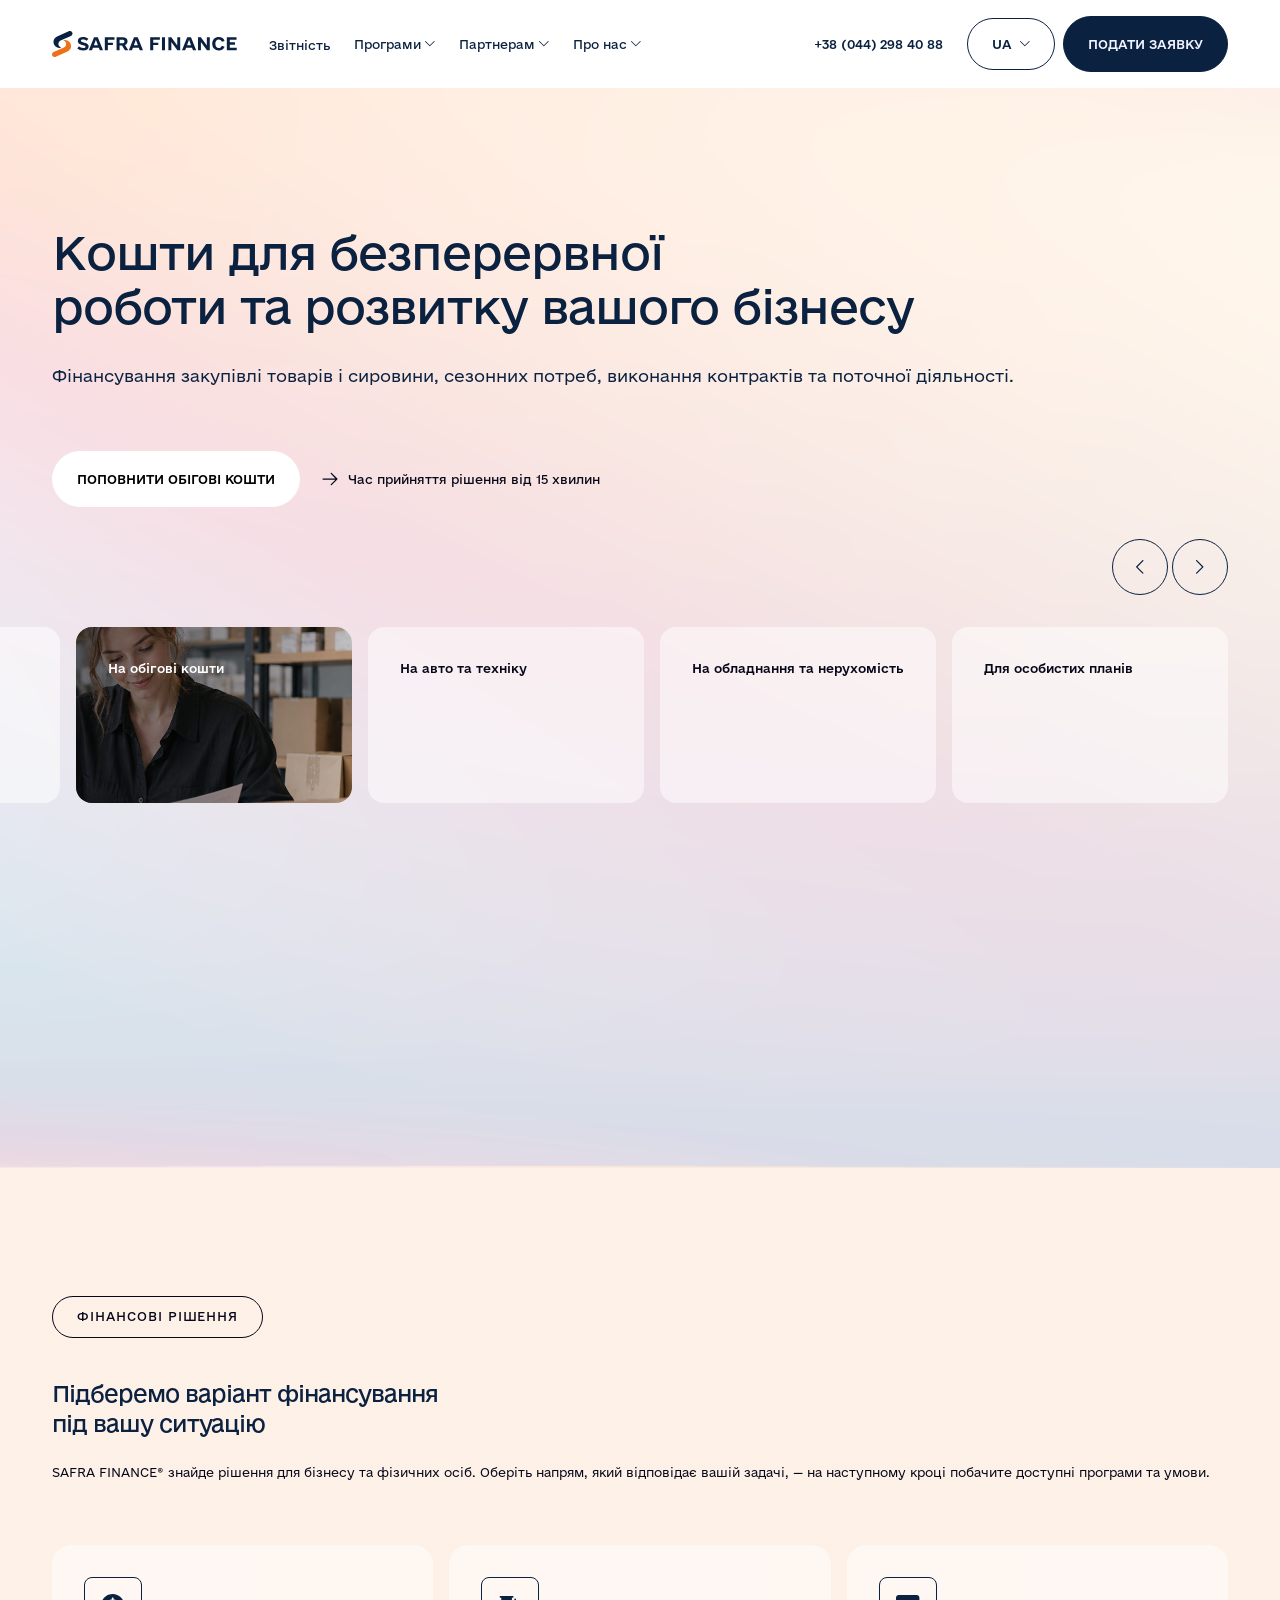
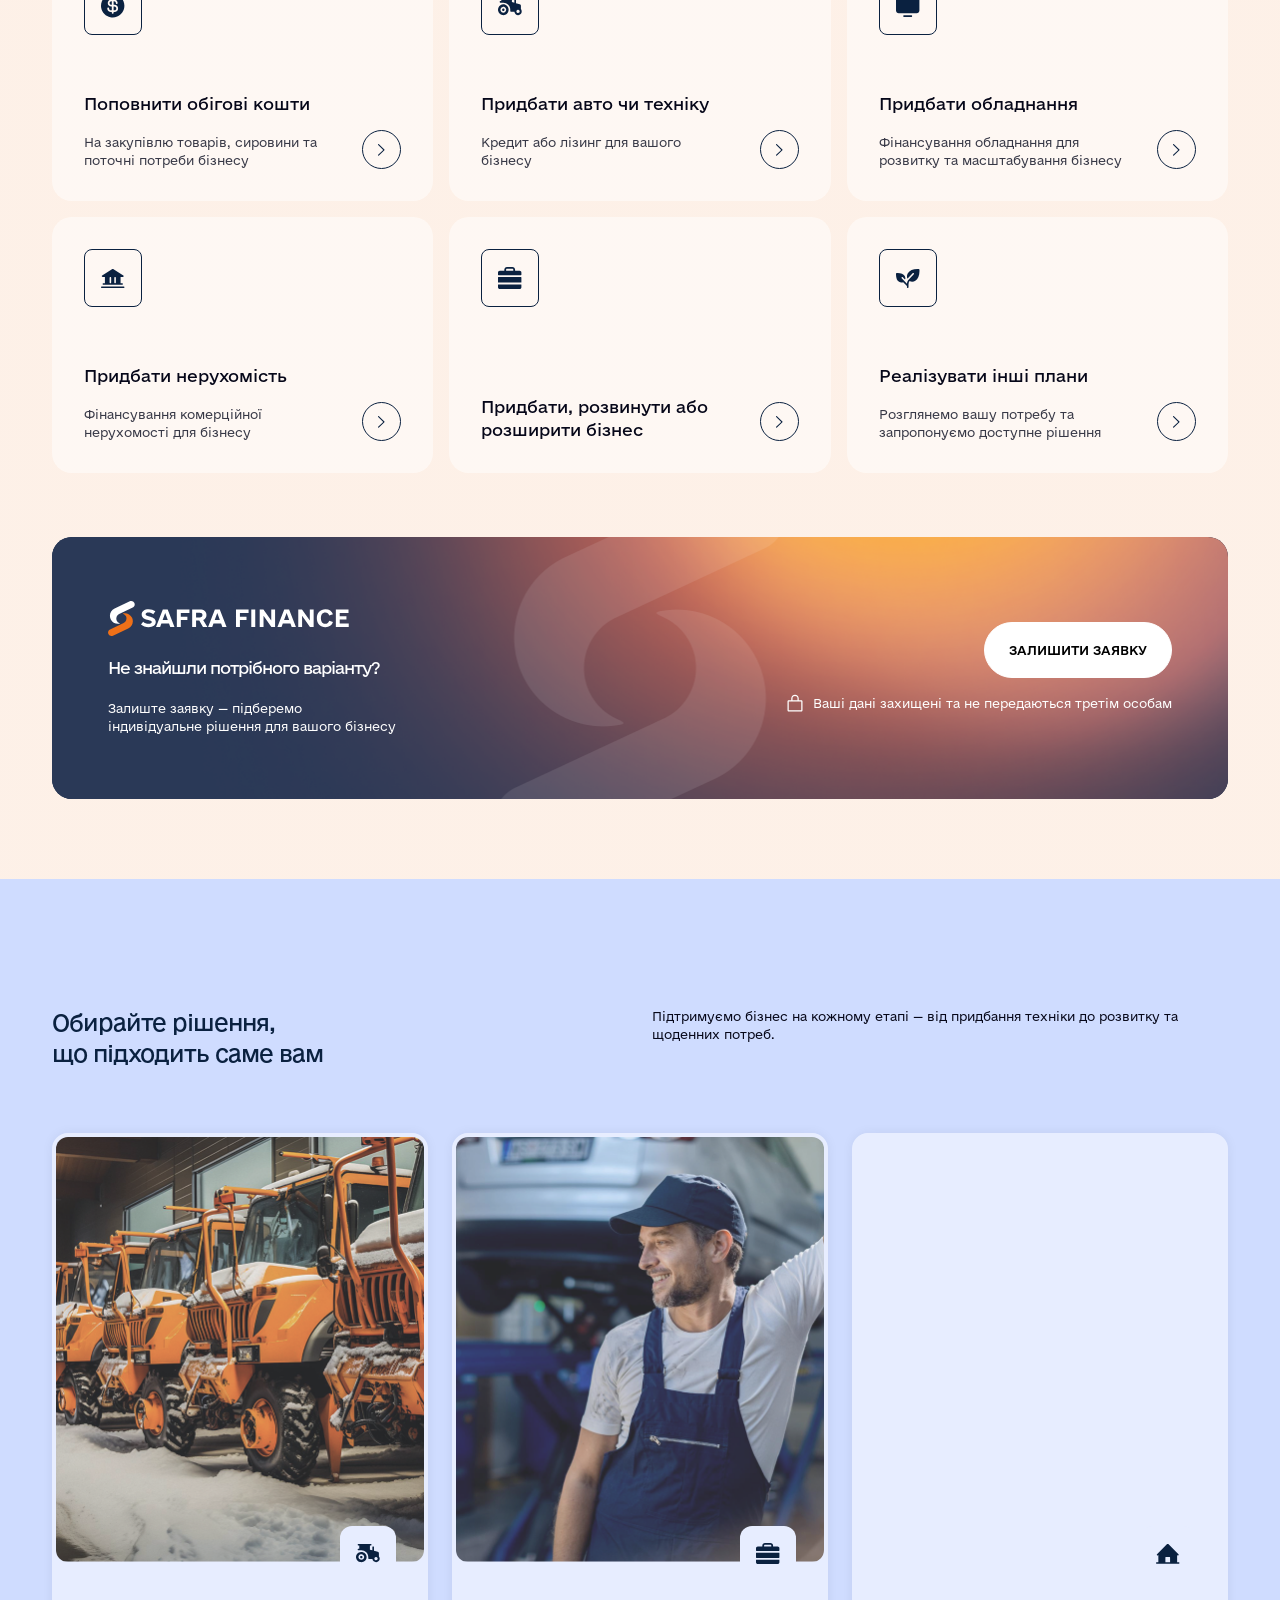
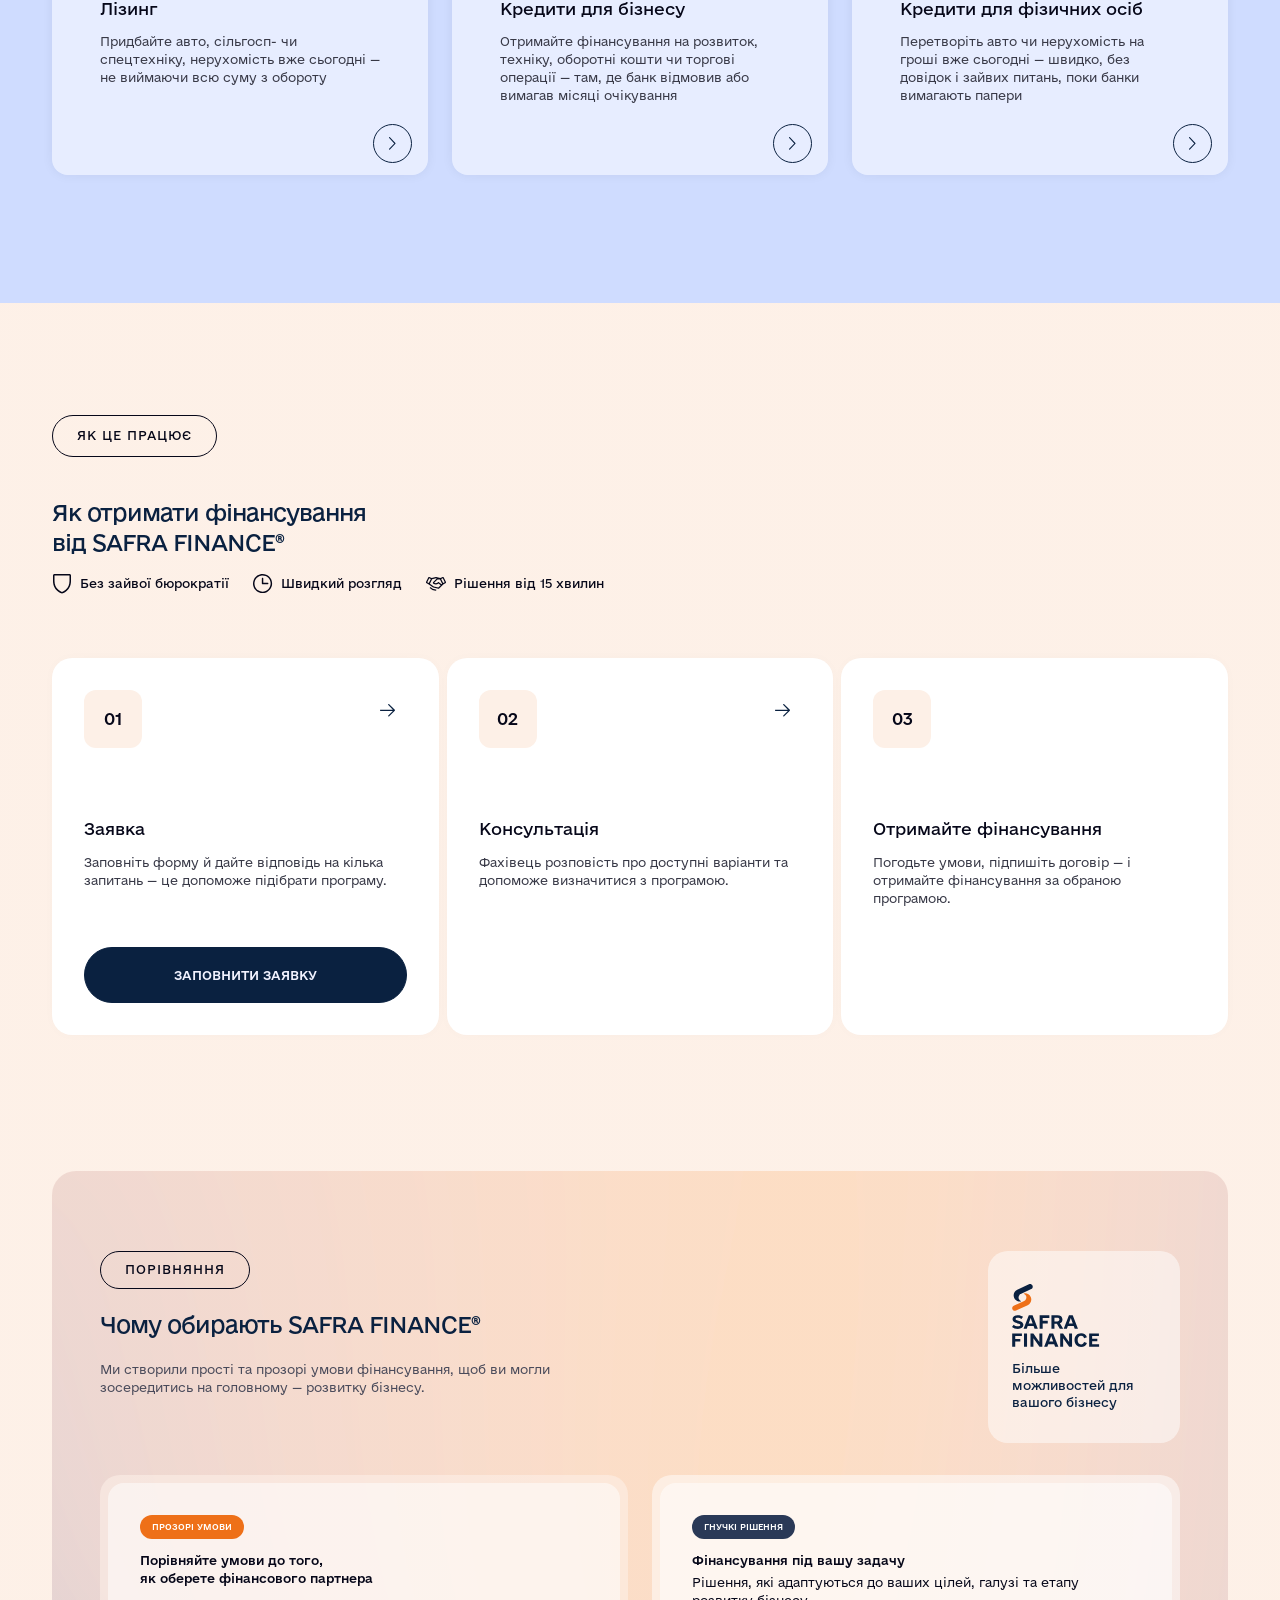
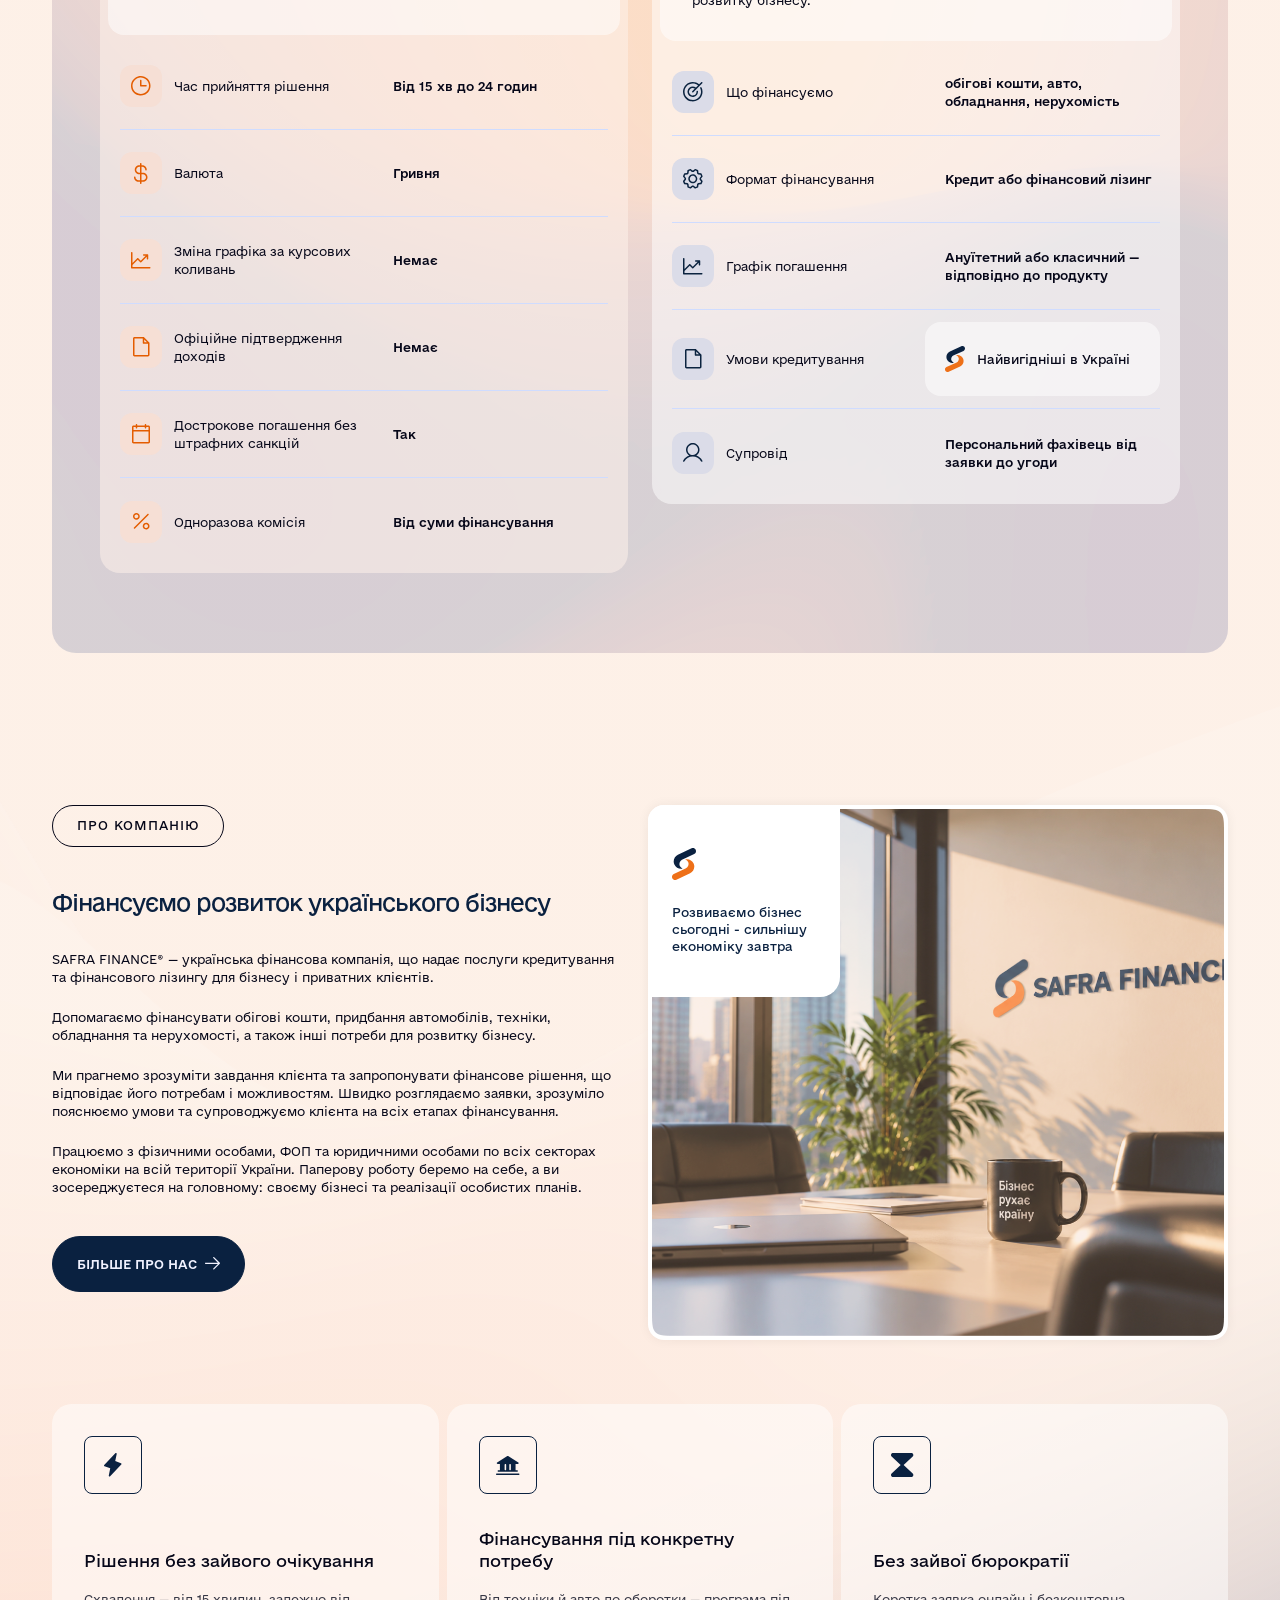
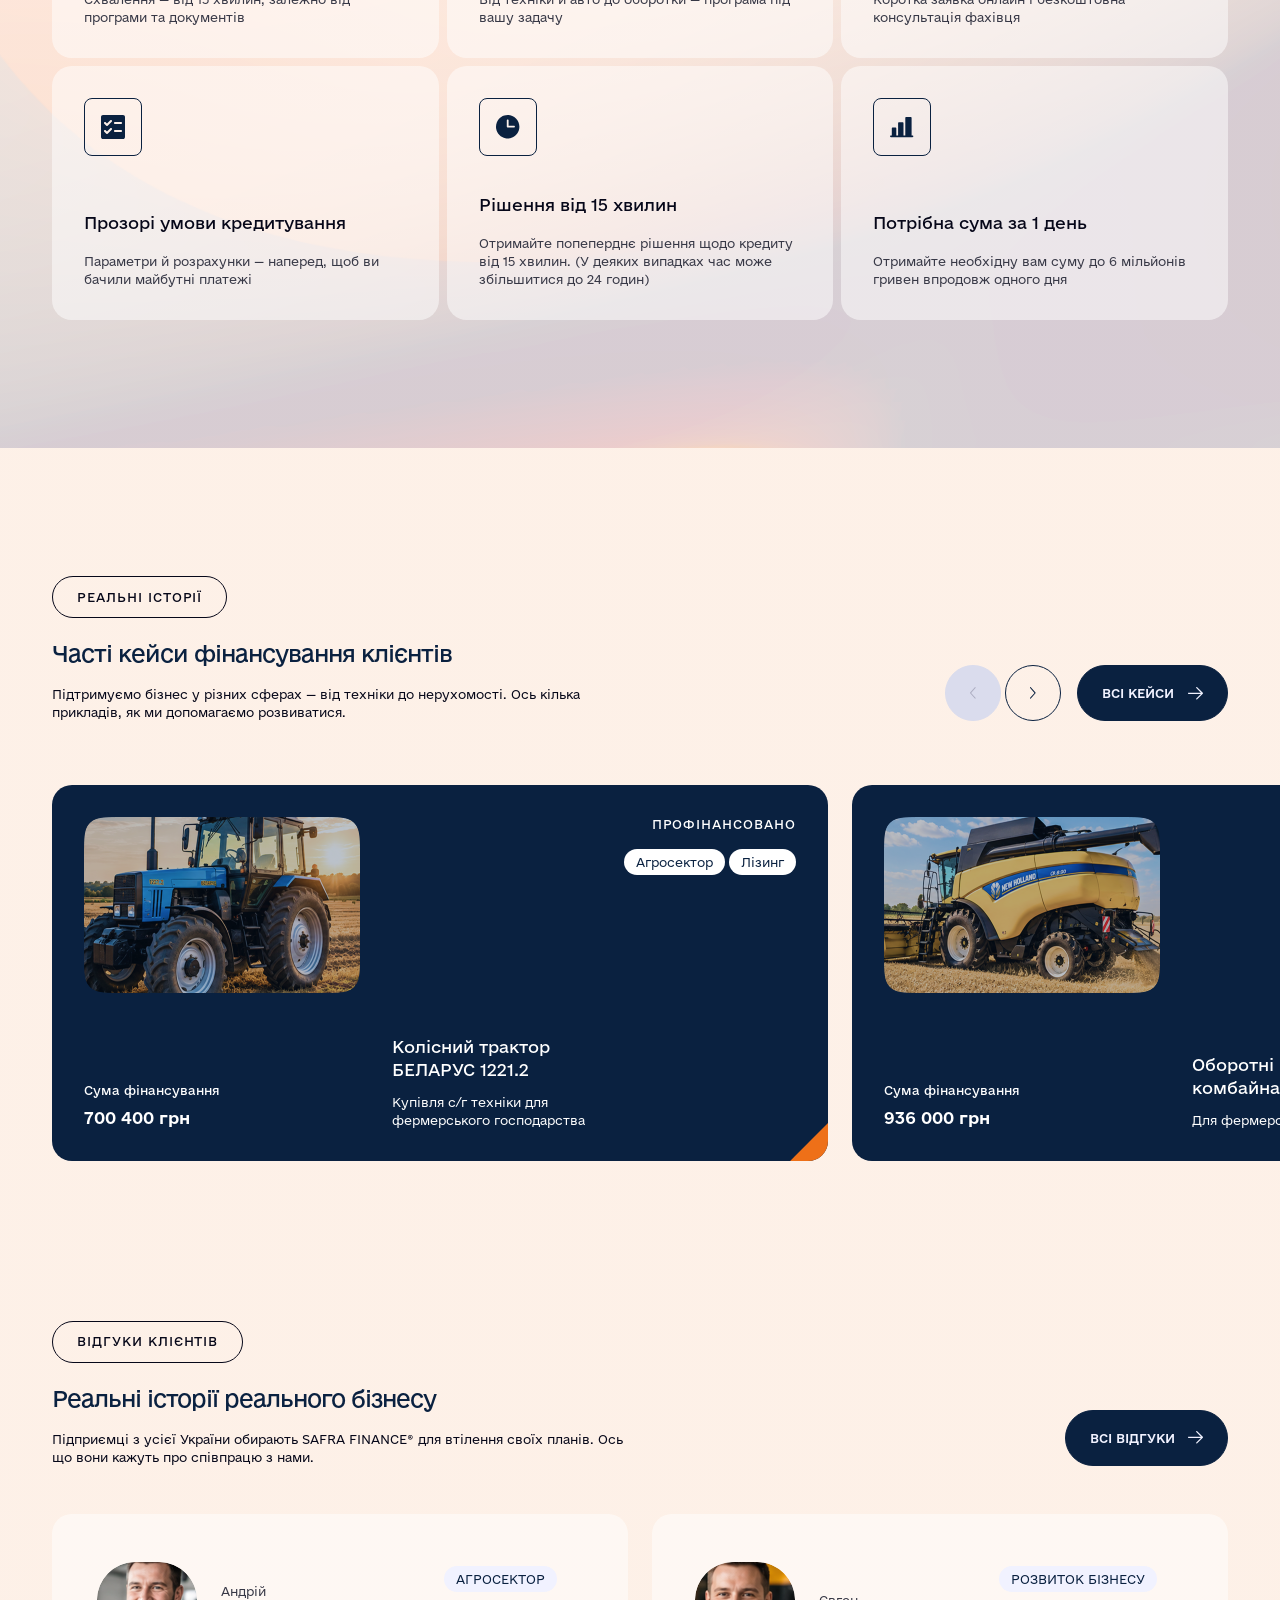
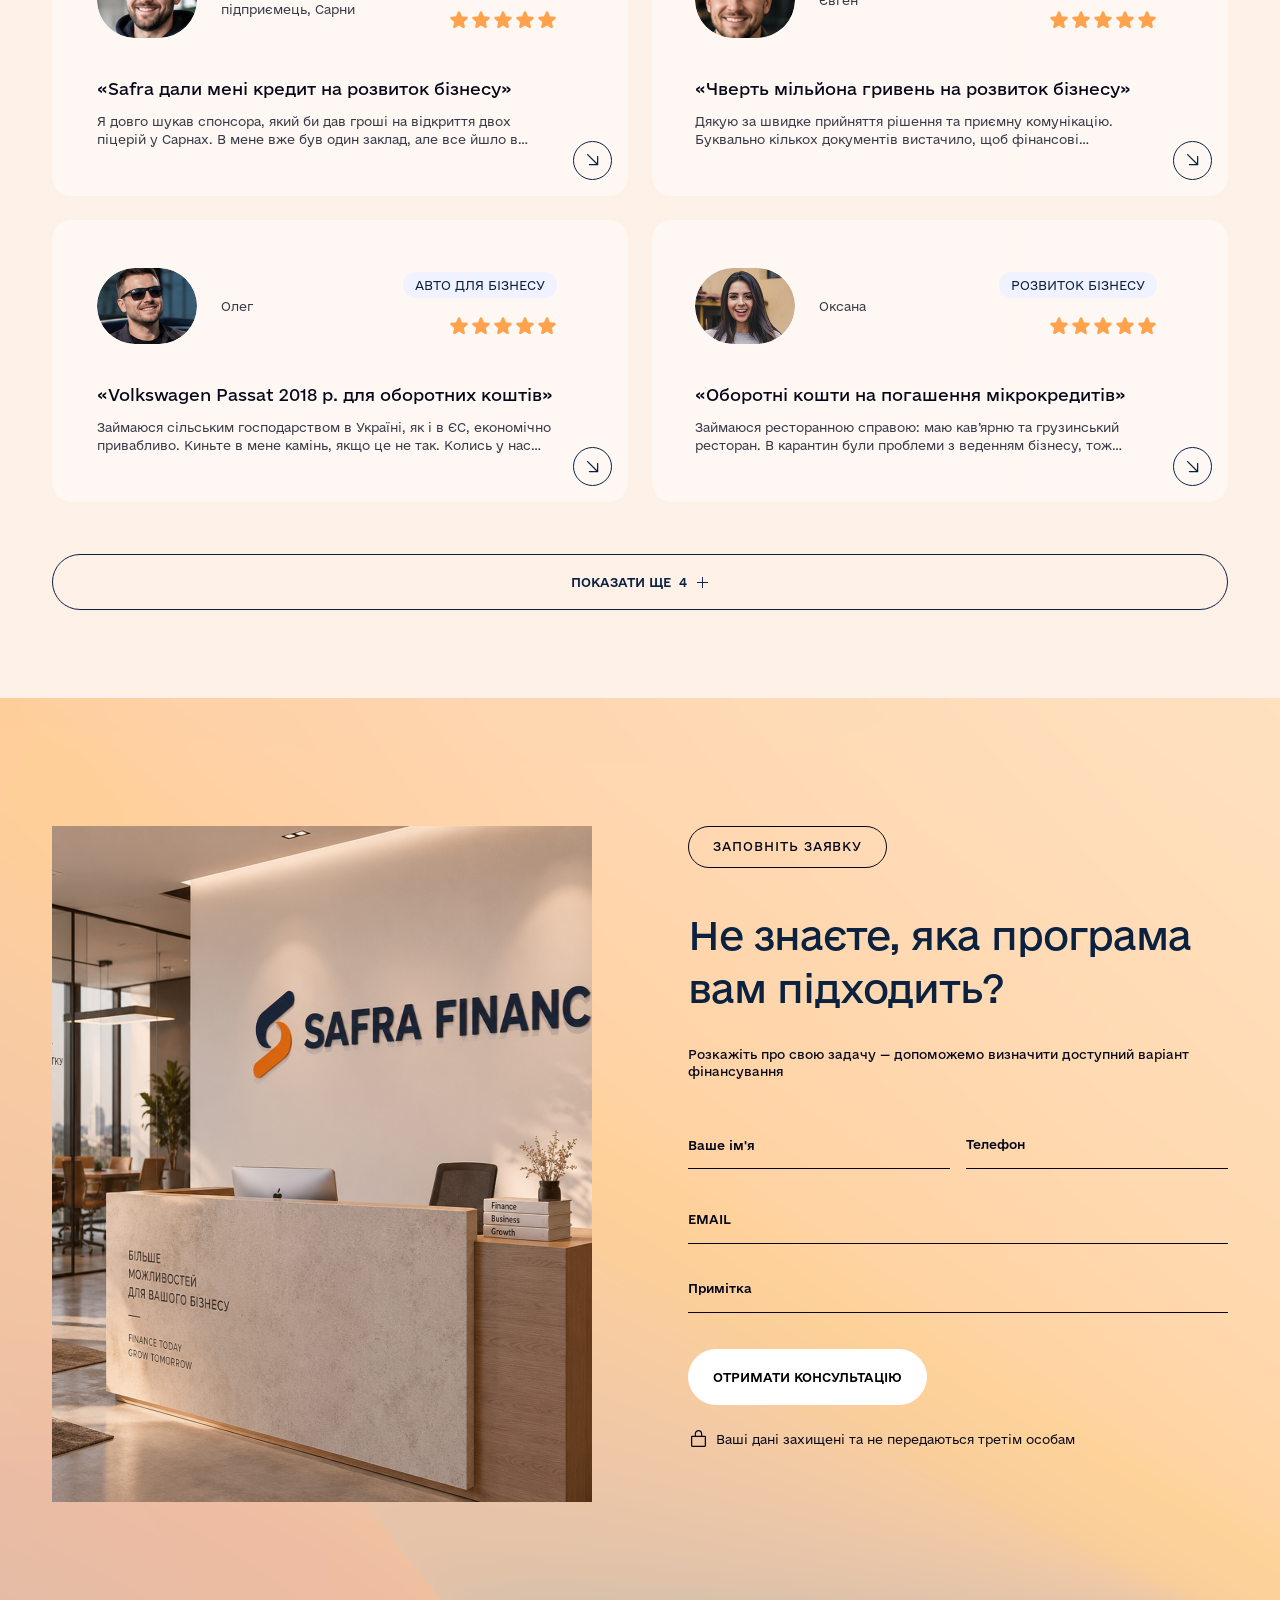
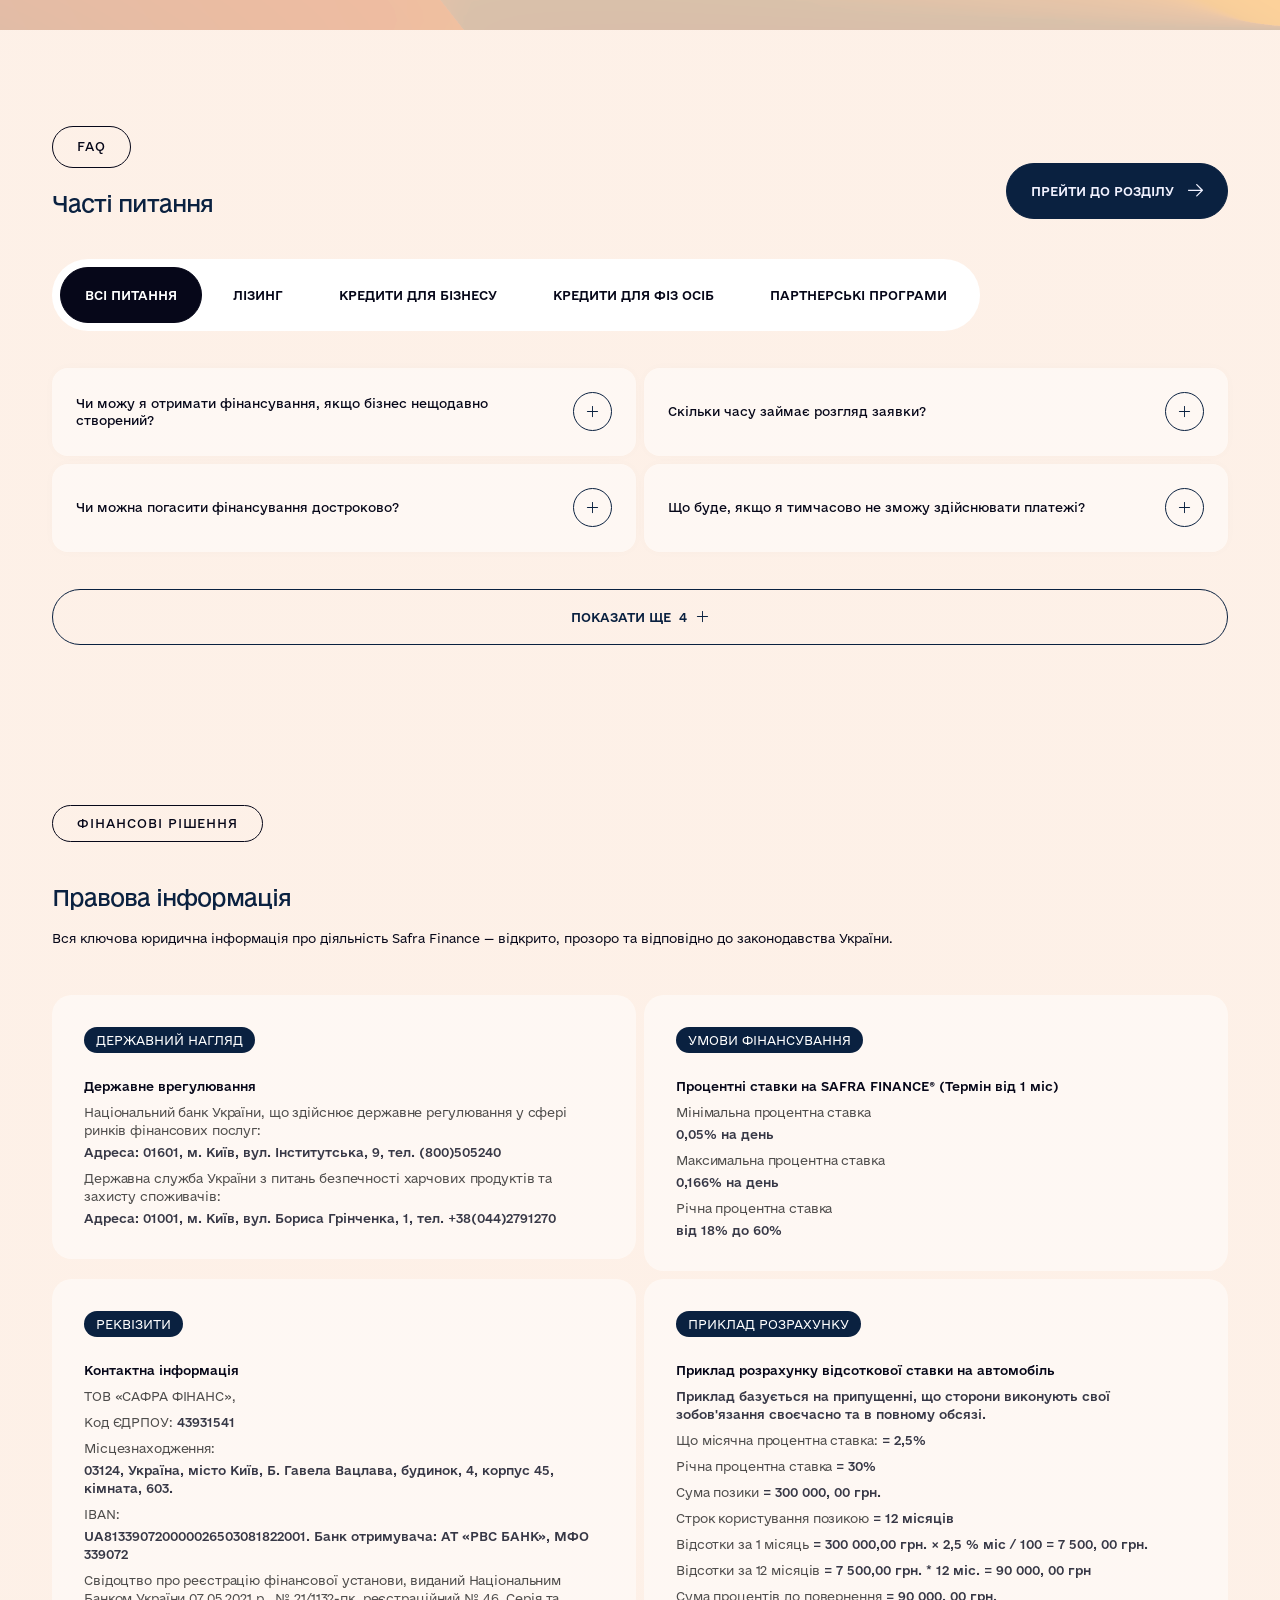
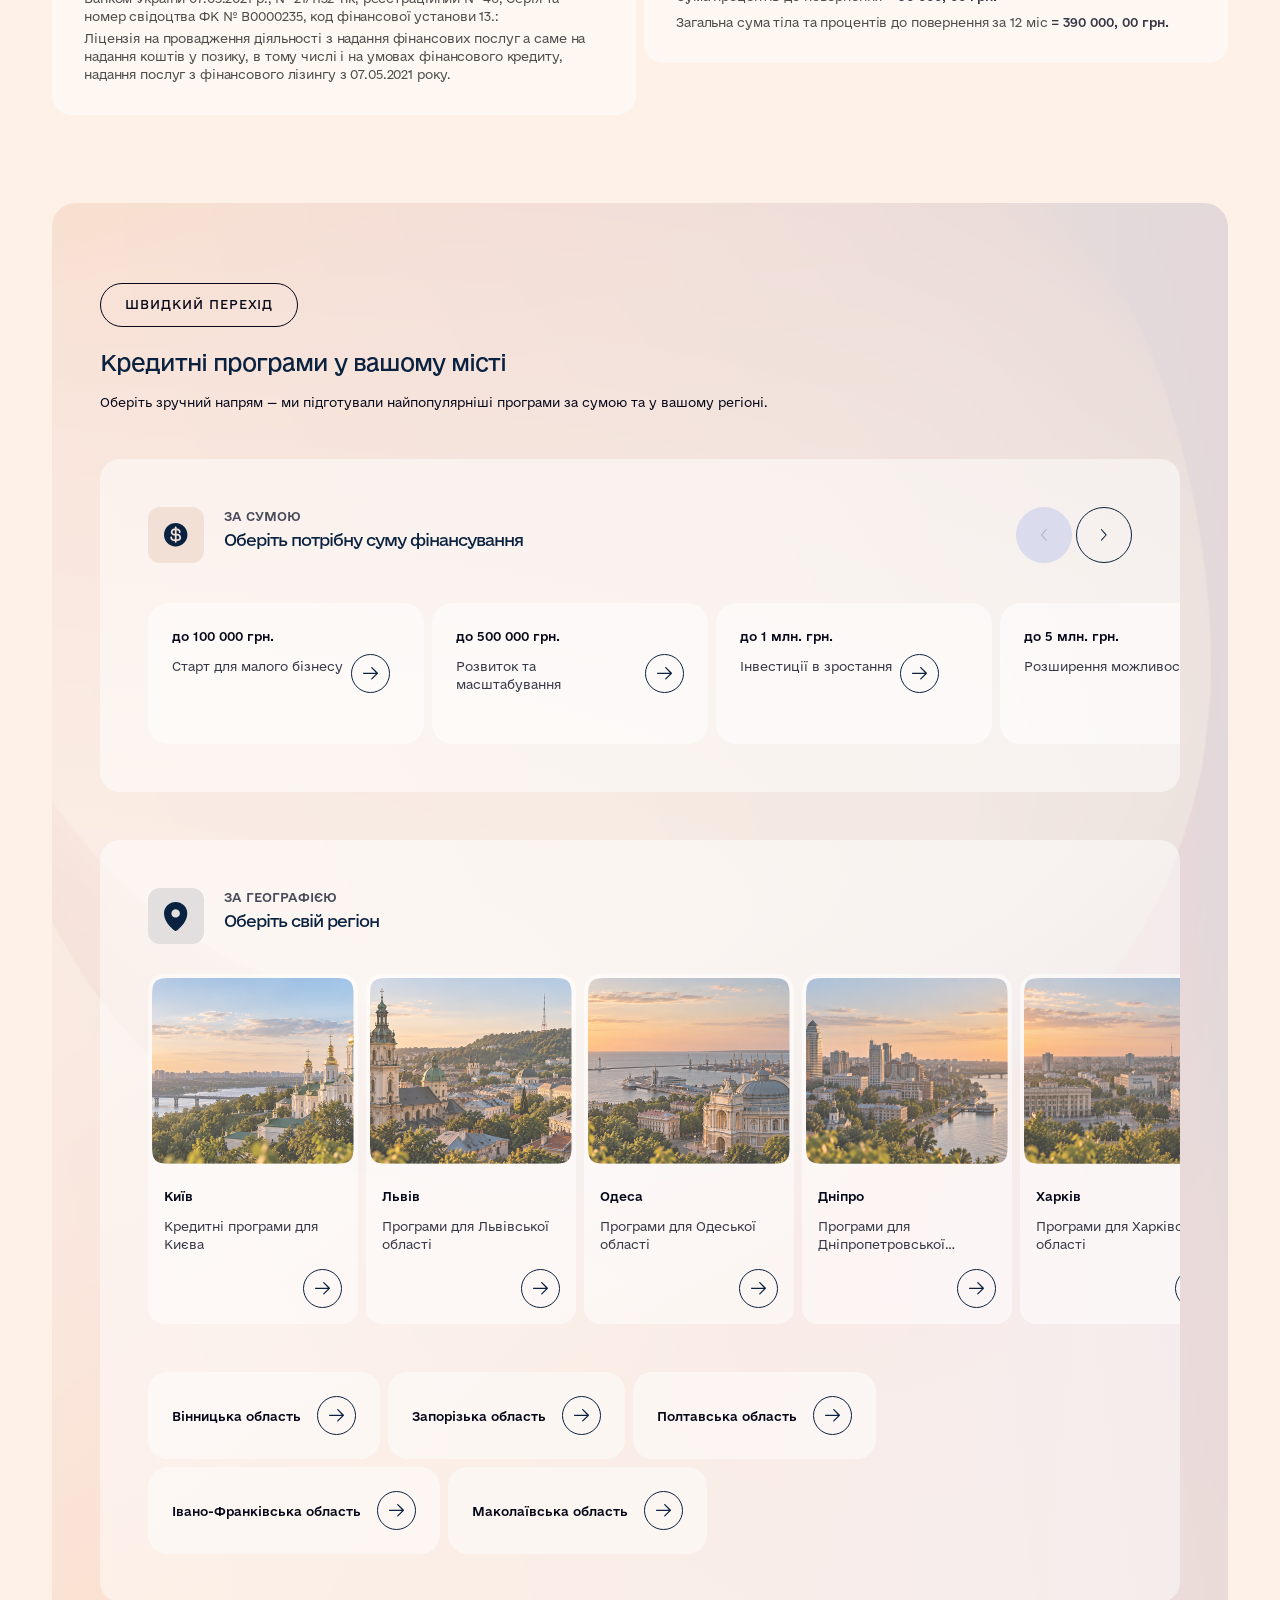
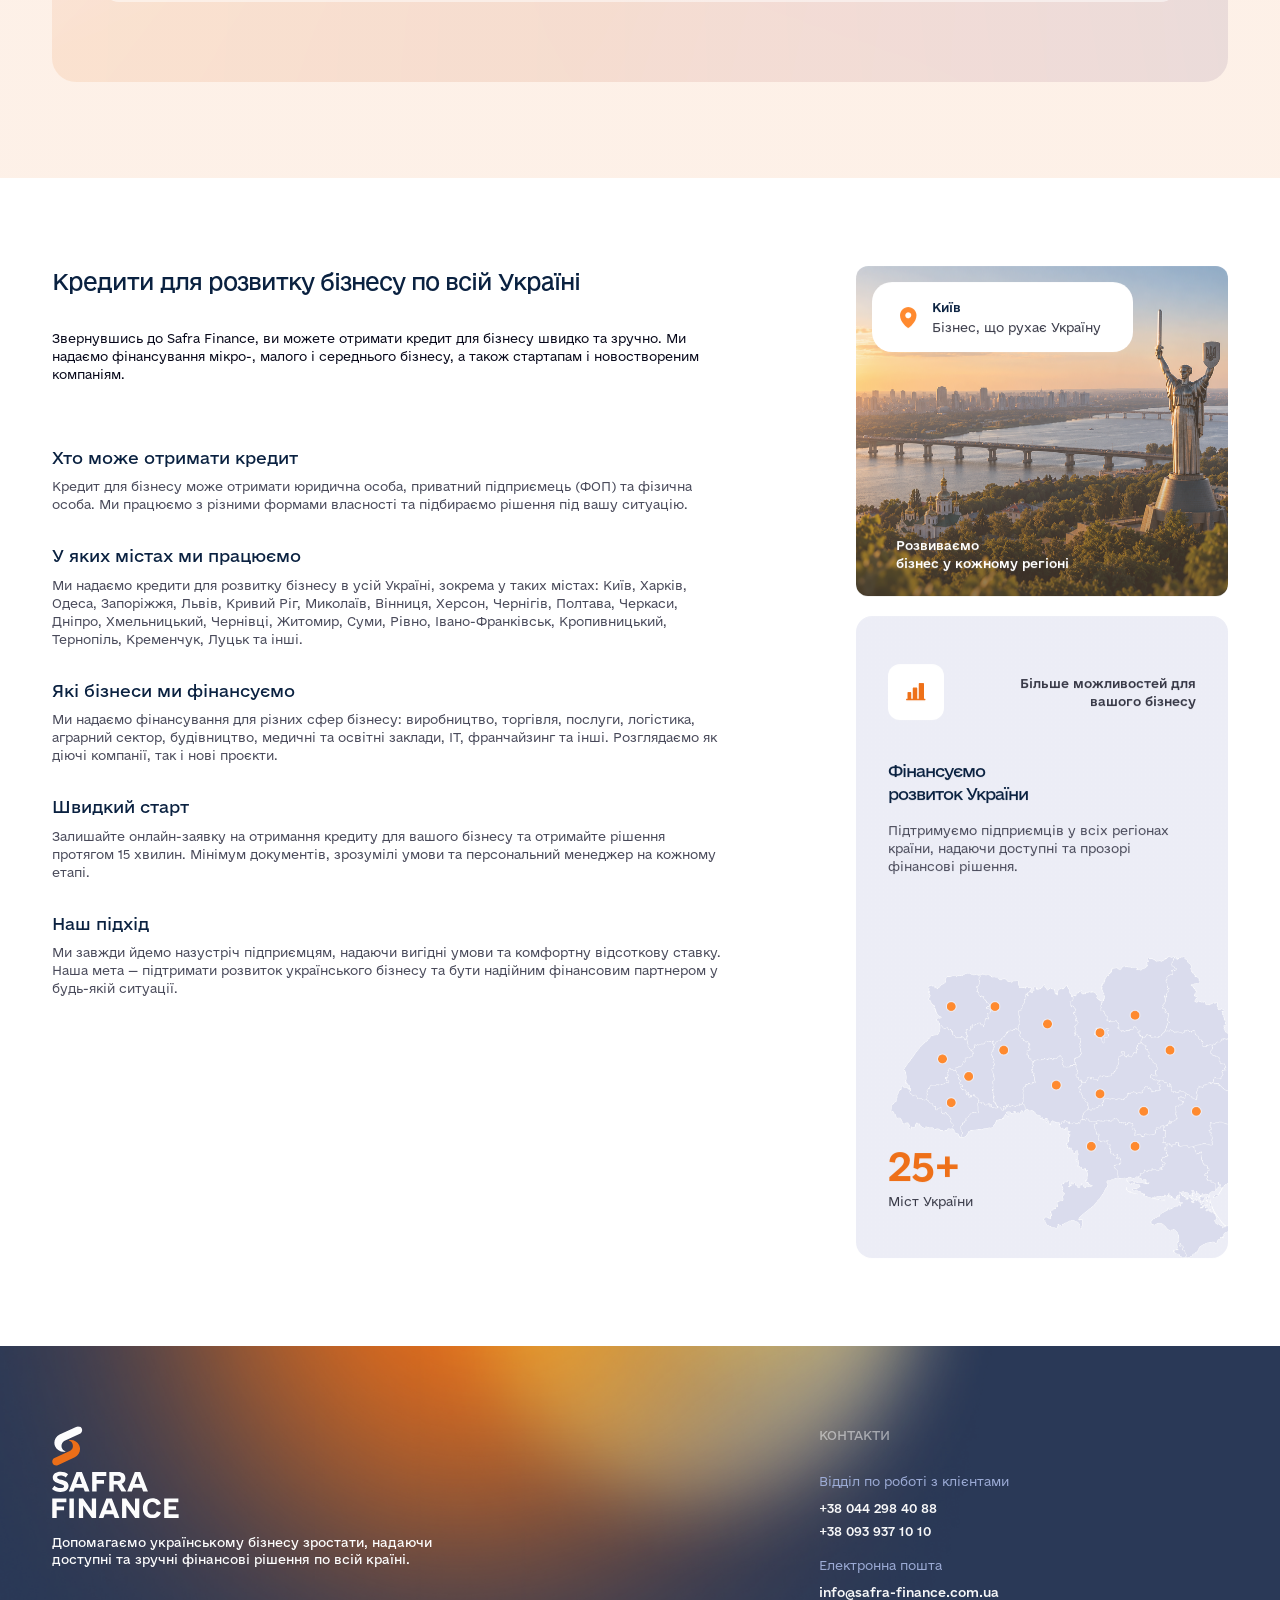
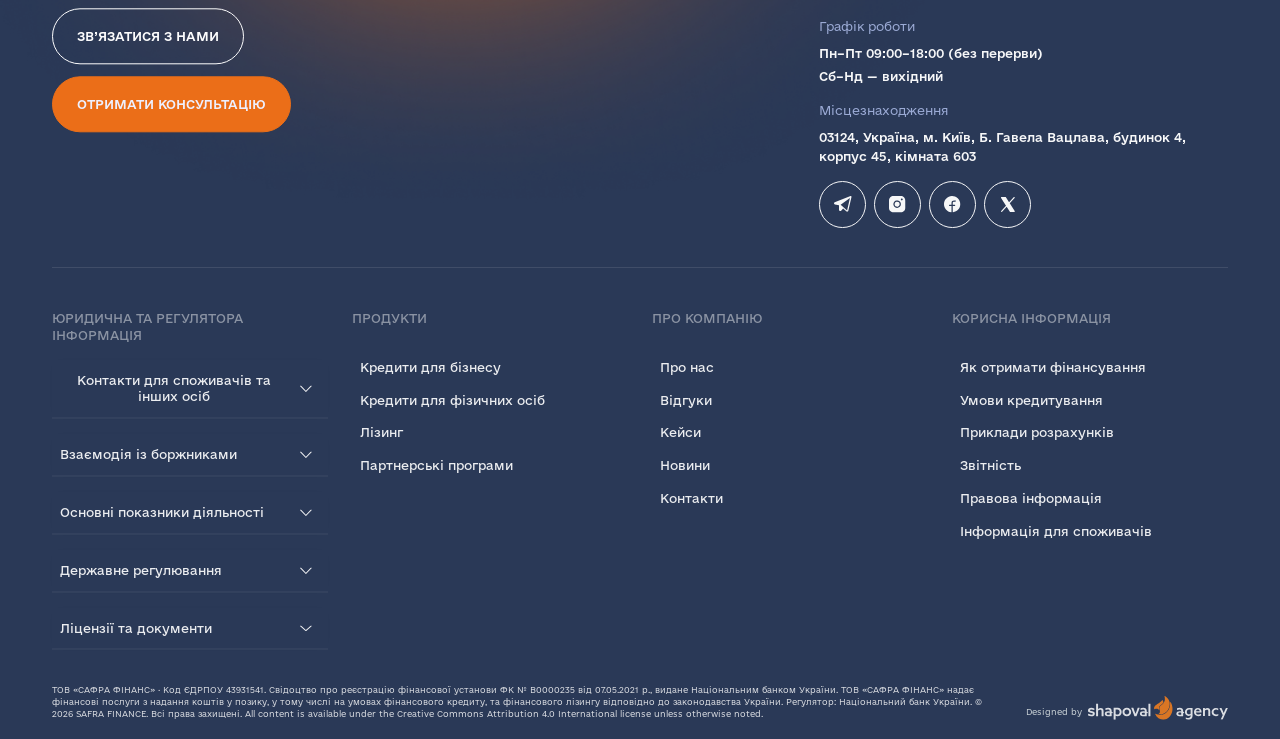
==== commit 2ef3d007: "Add comparison2 section with mash gradient background. Co-authored-by: Cursor <cursoragent@cursor.co" ====
--- a/index.html
+++ b/index.html
@@ -385,7 +385,6 @@
       </div>
     </section>
 
-
     <section class="solutions" id="solutions" aria-labelledby="solutions-title">
       <div class="solutions__inner wrapper">
         <div class="solutions__header">
@@ -743,6 +742,168 @@
               </div>
             </div>
           </div>
+        </div>
+      </div>
+    </section>
+
+    <section class="comparison2 comparison2--home" id="comparison2" aria-labelledby="comparison2-title">
+      <div class="wrapper">
+        <div class="comparison2__bg" aria-hidden="true">
+          <img class="comparison2__bg-img" src="assets/img/comparison2.png" width="1920" height="1080" alt=""
+            loading="lazy" decoding="async">
+        </div>
+        <div class="leasing-product__top2">
+          <div class="leasing-product__top-content">
+            <span class="leasing-product__top-content-subtitle">ПОРІВНЯННЯ</span>
+            <h2 class="leasing-product__top-content-title">Чому обирають SAFRA FINANCE®</h2>
+            <p class="leasing-product__top-content-desc">Ми створили прості та прозорі умови фінансування,
+              щоб ви могли зосередитись на головному — розвитку бізнесу.</p>
+          </div>
+          <div class="leasing-product__top-box">
+            <div class="leasing-product__top-box-item">
+              <div class="leasing-product__top-box-item-icon">
+                <img src="assets/img/leasing-product-icon1.svg" width="88" height="64" alt="" decoding="async">
+              </div>
+              <div class="leasing-product__top-box-item-text">
+                <h3 class="leasing-product__top-box-item-text-title">Більше можливостей
+                  для вашого бізнесу</h3>
+              </div>
+            </div>
+          </div>
+        </div>
+
+        <div class="comparison__body2">
+          <article class="comparison__body-item2">
+            <div class="comparison__body-item__title2">
+              <span class="comparison__body-item__title-subtitle2">ПРОЗОРІ УМОВИ</span>
+              <h3 class="comparison__body-item__title-title2">Порівняйте умови до того, <br>
+                як оберете фінансового партнера</h3>
+            </div>
+            <div class="comparison__body-item__content2">
+              <div class="comparison__body-item__content-item2">
+                <div class="comparison__body-item__content-item-icon2">
+                  <img src="assets/img/comparison-icon1.svg" width="24" height="24" alt="" decoding="async">
+                </div>
+                <div class="comparison__body-item__content-item-text2">
+                  <p class="comparison__body-item__content-item-text-title2">Час прийняття рішення</p>
+                  <span class="comparison__body-item__content-item-text-value2">Від 15 хв до 24
+                    годин</span>
+                </div>
+              </div>
+              <div class="comparison__body-item__content-item2">
+                <div class="comparison__body-item__content-item-icon2">
+                  <img src="assets/img/comparison-icon2.svg" width="24" height="24" alt="" decoding="async">
+                </div>
+                <div class="comparison__body-item__content-item-text2">
+                  <p class="comparison__body-item__content-item-text-title2">Валюта</p>
+                  <span class="comparison__body-item__content-item-text-value2">Гривня</span>
+                </div>
+              </div>
+              <div class="comparison__body-item__content-item2">
+                <div class="comparison__body-item__content-item-icon2">
+                  <img src="assets/img/comparison-icon3.svg" width="24" height="24" alt="" decoding="async">
+                </div>
+                <div class="comparison__body-item__content-item-text2">
+                  <p class="comparison__body-item__content-item-text-title2">Зміна графіка за курсових
+                    коливань</p>
+                  <span class="comparison__body-item__content-item-text-value2">Немає</span>
+                </div>
+              </div>
+              <div class="comparison__body-item__content-item2">
+                <div class="comparison__body-item__content-item-icon2">
+                  <img src="assets/img/comparison-icon4.svg" width="24" height="24" alt="" decoding="async">
+                </div>
+                <div class="comparison__body-item__content-item-text2">
+                  <p class="comparison__body-item__content-item-text-title2">Офіційне підтвердження
+                    доходів</p>
+                  <span class="comparison__body-item__content-item-text-value2">Немає</span>
+                </div>
+              </div>
+              <div class="comparison__body-item__content-item2">
+                <div class="comparison__body-item__content-item-icon2">
+                  <img src="assets/img/comparison-icon5.svg" width="24" height="24" alt="" decoding="async">
+                </div>
+                <div class="comparison__body-item__content-item-text2">
+                  <p class="comparison__body-item__content-item-text-title2">Дострокове погашення без
+                    штрафних санкцій</p>
+                  <span class="comparison__body-item__content-item-text-value2">Так</span>
+                </div>
+              </div>
+              <div class="comparison__body-item__content-item2">
+                <div class="comparison__body-item__content-item-icon2">
+                  <img src="assets/img/comparison-icon6.svg" width="24" height="24" alt="" decoding="async">
+                </div>
+                <div class="comparison__body-item__content-item-text2">
+                  <p class="comparison__body-item__content-item-text-title2">Одноразова комісія</p>
+                  <span class="comparison__body-item__content-item-text-value2">Від суми
+                    фінансування</span>
+                </div>
+              </div>
+            </div>
+          </article>
+          <article class="comparison__body-item2 comparison__body-item2--competitors">
+            <div class="comparison__body-item__title2">
+              <span class="comparison__body-item__title-subtitle2">ГНУЧКІ РІШЕННЯ</span>
+              <h3 class="comparison__body-item__title-title2">Фінансування під вашу задачу</h3>
+              <p class="comparison__body-item__title-desc2">Рішення, які адаптуються до ваших цілей,
+                галузі та етапу розвитку бізнесу.</p>
+            </div>
+            <div class="comparison__body-item__content2">
+              <div class="comparison__body-item__content-item2">
+                <div class="comparison__body-item__content-item-icon2">
+                  <img src="assets/img/comparison-icon01.svg" width="24" height="24" alt="" decoding="async">
+                </div>
+                <div class="comparison__body-item__content-item-text2">
+                  <p class="comparison__body-item__content-item-text-title2">Що фінансуємо</p>
+                  <span class="comparison__body-item__content-item-text-value2">обігові кошти, авто,
+                    обладнання, нерухомість</span>
+                </div>
+              </div>
+              <div class="comparison__body-item__content-item2">
+                <div class="comparison__body-item__content-item-icon2">
+                  <img src="assets/img/comparison-icon02.svg" width="24" height="24" alt="" decoding="async">
+                </div>
+                <div class="comparison__body-item__content-item-text2">
+                  <p class="comparison__body-item__content-item-text-title2">Формат фінансування</p>
+                  <span class="comparison__body-item__content-item-text-value2">Кредит або фінансовий
+                    лізинг</span>
+                </div>
+              </div>
+              <div class="comparison__body-item__content-item2">
+                <div class="comparison__body-item__content-item-icon2">
+                  <img src="assets/img/comparison-icon03.svg" width="24" height="24" alt="" decoding="async">
+                </div>
+                <div class="comparison__body-item__content-item-text2">
+                  <p class="comparison__body-item__content-item-text-title2">Графік погашення</p>
+                  <span class="comparison__body-item__content-item-text-value2">Ануїтетний або
+                    класичний — відповідно до продукту</span>
+                </div>
+              </div>
+              <div class="comparison__body-item__content-item2">
+                <div class="comparison__body-item__content-item-icon2">
+                  <img src="assets/img/comparison-icon04.svg" width="24" height="24" alt="" decoding="async">
+                </div>
+                <div class="comparison__body-item__content-item-text2">
+                  <p class="comparison__body-item__content-item-text-title2">Умови кредитування</p>
+                  <span
+                    class="comparison__body-item__content-item-text-value2 comparison__body-item__content-item-text-value3">
+                    <img src="assets/img/comparison-logo.svg" width="20" height="26" alt="" decoding="async">
+                    Найвигідніші в Україні
+                  </span>
+                </div>
+              </div>
+              <div class="comparison__body-item__content-item2">
+                <div class="comparison__body-item__content-item-icon2">
+                  <img src="assets/img/comparison-icon05.svg" width="24" height="24" alt="" decoding="async">
+                </div>
+                <div class="comparison__body-item__content-item-text2">
+                  <p class="comparison__body-item__content-item-text-title2">Супровід</p>
+                  <span class="comparison__body-item__content-item-text-value2">Персональний фахівець
+                    від заявки до угоди</span>
+                </div>
+              </div>
+            </div>
+          </article>
         </div>
       </div>
     </section>
@@ -2456,7 +2617,8 @@
       <div class="stepper__check" data-stepper-consent hidden>
         <span class="stepper__check-text">
           <img class="stepper__check-icon" src="assets/img/check.svg" width="15" height="17" alt="" decoding="async">
-          Ваші дані захищені та не передаються третім особам. Натискаючи «Надіслати заявку», ви погоджуєтеся з Політикою конфіденційності.
+          Ваші дані захищені та не передаються третім особам. Натискаючи «Надіслати заявку», ви погоджуєтеся з Політикою
+          конфіденційності.
         </span>
       </div>
     </form>
--- a/css/style.css
+++ b/css/style.css
@@ -2364,6 +2364,7 @@
   width: 20px;
   height: 20px;
   aspect-ratio: 1/1;
+  object-fit: none;
 }
 
 .cta__form-text span {
@@ -2949,8 +2950,19 @@
   margin-left: auto;
 }
 
+.press-releases__navigation,
+.what-know__content-nav,
+.other-services__top-right-nav {
+  display: flex;
+  align-items: flex-start;
+  gap: 4px;
+}
+
 .cities__nav button,
-.cities__box-nav button {
+.cities__box-nav button,
+.press-releases__navigation button,
+.what-know__content-nav button,
+.other-services__top-right-nav button {
   display: flex;
   width: 56px;
   height: 56px;
@@ -2970,7 +2982,16 @@
 .cities__nav button:active,
 .cities__box-nav button:hover,
 .cities__box-nav button:focus,
-.cities__box-nav button:active {
+.cities__box-nav button:active,
+.press-releases__navigation button:hover,
+.press-releases__navigation button:focus,
+.press-releases__navigation button:active,
+.what-know__content-nav button:hover,
+.what-know__content-nav button:focus,
+.what-know__content-nav button:active,
+.other-services__top-right-nav button:hover,
+.other-services__top-right-nav button:focus,
+.other-services__top-right-nav button:active {
   border: 1.5px solid var(--colors-depp-blue-source);
   background: var(--colors-depp-blue-source);
 }
@@ -2980,12 +3001,24 @@
 .cities__nav button:active img,
 .cities__box-nav button:hover img,
 .cities__box-nav button:focus img,
-.cities__box-nav button:active img {
+.cities__box-nav button:active img,
+.press-releases__navigation button:hover img,
+.press-releases__navigation button:focus img,
+.press-releases__navigation button:active img,
+.what-know__content-nav button:hover img,
+.what-know__content-nav button:focus img,
+.what-know__content-nav button:active img,
+.other-services__top-right-nav button:hover img,
+.other-services__top-right-nav button:focus img,
+.other-services__top-right-nav button:active img {
   filter: brightness(0) invert(1);
 }
 
 .cities__nav button img,
-.cities__box-nav button img {
+.cities__box-nav button img,
+.press-releases__navigation button img,
+.what-know__content-nav button img,
+.other-services__top-right-nav button img {
   width: 15px;
   height: 12px;
   aspect-ratio: 15 / 12;
@@ -2993,7 +3026,10 @@
 }
 
 .cities__nav button.swiper-button-disabled,
-.cities__box-nav button.swiper-button-disabled {
+.cities__box-nav button.swiper-button-disabled,
+.press-releases__navigation button.swiper-button-disabled,
+.what-know__content-nav button.swiper-button-disabled,
+.other-services__top-right-nav button.swiper-button-disabled {
   border-radius: 99px;
   border: 1.5px solid var(--colors-base-200);
   background: var(--colors-base-200);
@@ -3001,7 +3037,10 @@
 }
 
 .cities__nav button.swiper-button-disabled img,
-.cities__box-nav button.swiper-button-disabled img {
+.cities__box-nav button.swiper-button-disabled img,
+.press-releases__navigation button.swiper-button-disabled img,
+.what-know__content-nav button.swiper-button-disabled img,
+.other-services__top-right-nav button.swiper-button-disabled img {
   filter: brightness(0) saturate(100%) invert(72%) sepia(21%) saturate(195%) hue-rotate(199deg) brightness(95%) contrast(86%);
 }
 
@@ -4757,9 +4796,9 @@
 
 .stepper__footer {
   display: flex;
-align-items: flex-start;
-gap: 12px;
-align-self: stretch;
+  align-items: flex-start;
+  gap: 12px;
+  align-self: stretch;
 }
 
 .stepper__btn--back span {
@@ -4776,7 +4815,7 @@
   flex-shrink: 0;
   padding: 0;
   border-radius: 99px;
-border: 1.5px solid var(--colors-depp-blue-source);
+  border: 1.5px solid var(--colors-depp-blue-source);
 }
 
 
@@ -4821,6 +4860,3960 @@
   height: 20px;
   aspect-ratio: 1/1;
 }
+
+.breadcrumbs {
+  margin-top: 96px;
+  padding: 12px 16px;
+  background: #FFF;
+  overflow: hidden;
+}
+
+.breadcrumbs .wrapper {
+  max-width: 800px;
+  margin: 0 auto;
+  width: 100%;
+}
+
+.breadcrumbs__list {
+  display: flex;
+  align-items: flex-start;
+  gap: 8px;
+  align-self: stretch;
+  overflow-x: auto;
+  scrollbar-width: none;
+  -ms-overflow-style: none;
+}
+
+.breadcrumbs__list::-webkit-scrollbar {
+  display: none;
+}
+
+.breadcrumbs__link {
+  display: flex;
+  padding: 4px;
+  justify-content: center;
+  align-items: center;
+  gap: 2px;
+  color: var(--colors-depp-blue-source);
+  text-wrap-style: balance;
+  font-size: var(--font-size-12px);
+  font-weight: 300;
+  line-height: 150%;
+  letter-spacing: 0;
+}
+
+.breadcrumbs__link::after {
+  content: '';
+  display: block;
+  background: url('/assets/img/breadcrumbs.svg');
+  background-repeat: no-repeat;
+  background-position: center center;
+  background-size: inherit;
+  width: 14px;
+  height: 14px;
+  aspect-ratio: 1/1;
+}
+
+.breadcrumbs__span {
+  display: flex;
+  padding: 4px;
+  justify-content: center;
+  align-items: center;
+  gap: 2px;
+  opacity: 0.25;
+  white-space: nowrap;
+  color: var(--colors-depp-blue-source);
+  text-wrap-style: balance;
+  font-size: var(--font-size-12px);
+  font-weight: 300;
+  line-height: 150%;
+  letter-spacing: 0;
+}
+
+.blog-hero {
+  position: relative;
+  background: var(--colors-depp-blue-900);
+  padding: 40px 16px;
+  overflow: hidden;
+}
+
+.blog-hero__bg {
+  position: absolute;
+  inset: 0;
+  width: 100%;
+  height: 100%;
+  object-fit: cover;
+  z-index: -1;
+}
+
+.blog-hero__bg img {
+  width: 100%;
+  height: 100%;
+  object-fit: cover;
+  object-position: center;
+  z-index: 1;
+}
+
+.blog-hero__texts {
+  position: absolute;
+  top: 0;
+  right: 0;
+  z-index: 2;
+}
+
+.blog-hero__texts2 {
+  left: 0;
+  right: 0;
+  justify-content: flex-start;
+}
+
+.blog-hero__texts p {
+  color: #FFF;
+  text-wrap-style: balance;
+  font-size: 100px;
+  font-weight: 700;
+  line-height: 140%;
+  letter-spacing: -7.896px;
+  opacity: 0.03;
+}
+
+.blog-hero .wrapper {
+  max-width: 800px;
+  margin: 0 auto;
+  width: 100%;
+  display: flex;
+  flex-direction: column;
+  gap: 16px;
+  flex: 1 0 0;
+}
+
+.blog-hero__title {
+  color: #FFF;
+  text-wrap-style: balance;
+  font-size: var(--font-size-38px);
+  font-weight: 400;
+  line-height: 140%;
+  letter-spacing: -1px;
+}
+
+.blog-hero__text {
+  color: #FFF;
+  text-wrap-style: balance;
+  font-size: var(--font-size-16px);
+  font-weight: 300;
+  line-height: 150%;
+  letter-spacing: 0;
+}
+
+.blog-page {
+  padding: 32px 16px 48px 16px;
+}
+
+.blog-page .wrapper {
+  display: flex;
+  max-width: 800px;
+  width: 100%;
+  margin: 0 auto;
+  flex-direction: column;
+  align-items: center;
+  gap: 32px;
+  align-self: stretch;
+}
+
+.blog-page__big-post {
+  border-radius: 16px;
+  padding: 4px;
+  width: 100%;
+  overflow: hidden;
+  cursor: pointer;
+  transition: background 0.3s ease;
+  background: linear-gradient(0deg, var(--colors-base-white-50, rgba(255, 255, 255, 0.50)) 0%, var(--colors-base-white-50, rgba(255, 255, 255, 0.50)) 100%), var(--colors-base-100, #F1F2FF);
+}
+
+.blog-page__big-post:hover,
+.blog-page__big-post:focus,
+.blog-page__big-post:focus-visible,
+.blog-page__big-post:active {
+  background: #FFF;
+  box-shadow: 0 0 6px 0 rgba(0, 0, 0, 0.06);
+}
+
+.blog-page__big-post-img {
+  height: 368.539px;
+  aspect-ratio: 89/82;
+  border-radius: 12px;
+  width: 100%;
+  overflow: hidden;
+}
+
+.blog-page__big-post-img img {
+  width: 100%;
+  height: 100%;
+  object-fit: cover;
+  object-position: center center;
+  z-index: 1;
+  opacity: 0.85;
+}
+
+.blog-page__big-post-content {
+  padding: 16px 24px;
+  display: flex;
+  flex-direction: column;
+  justify-content: flex-end;
+  align-items: flex-start;
+  gap: 16px;
+  align-self: stretch;
+}
+
+.blog-page__big-post-category {
+  padding: 4px 12px;
+  border-radius: 99px;
+  background: var(--colors-orange-source);
+  color: #FFF;
+  text-wrap-style: balance;
+  font-size: 8px;
+  font-weight: 500;
+  line-height: 150%;
+  letter-spacing: 0;
+}
+
+.blog-page__big-post-info {
+  width: 100%;
+  display: flex;
+  justify-content: space-between;
+  align-items: center;
+}
+
+.blog-page__big-post-info-date {
+  color: var(--colors-base-1000);
+  text-align: right;
+  text-wrap-style: balance;
+  font-size: var(--font-size-12px);
+  font-weight: 300;
+  line-height: 150%;
+  letter-spacing: 0;
+}
+
+.blog-page__big-post-info-author {
+  color: var(--colors-base-1000);
+  text-align: right;
+  text-wrap-style: balance;
+  font-size: var(--font-size-12px);
+  font-weight: 300;
+  line-height: 150%;
+  letter-spacing: 0;
+}
+
+.blog-page__big-post-text {
+  display: flex;
+  flex-direction: column;
+  align-items: flex-start;
+  gap: 12px;
+  align-self: stretch;
+  padding: 0 8px;
+}
+
+.blog-page__big-post-text h2 {
+  color: var(--colors-base-source);
+  text-wrap-style: balance;
+  font-size: var(--font-size-16px);
+  font-weight: 500;
+  line-height: 150%;
+  letter-spacing: 0;
+}
+
+.blog-page__big-post-text p {
+  color: var(--colors-base-1000);
+  text-wrap-style: balance;
+  font-size: var(--font-size-14px);
+  font-weight: 300;
+  line-height: 150%;
+  letter-spacing: 0;
+}
+
+.blog-page__big-post-link {
+  display: flex;
+  padding: 8px;
+  align-items: center;
+  gap: 8px;
+  border-radius: 99px;
+  border: 1.5px solid var(--colors-depp-blue-source);
+  width: 39px;
+  height: 39px;
+  justify-content: center;
+  align-items: center;
+  flex-shrink: 0;
+  cursor: pointer;
+  transition: background 0.3s ease;
+  margin-left: auto;
+}
+
+.blog-page__big-post-link:hover,
+.blog-page__big-post-link:focus,
+.blog-page__big-post-link:focus-visible,
+.blog-page__big-post-link:active {
+  background: var(--colors-depp-blue-source);
+}
+
+.blog-page__big-post-link img {
+  width: 20px;
+  height: 20px;
+  aspect-ratio: 1/1;
+  object-fit: none;
+}
+
+.blog-page__big-post-link:hover img,
+.blog-page__big-post-link:focus img,
+.blog-page__big-post-link:focus-visible img,
+.blog-page__big-post-link:active img {
+  filter: brightness(0) invert(1);
+}
+
+.blog-page__big-post-link:hover img,
+.blog-page__big-post-link:focus img,
+.blog-page__big-post-link:focus-visible,
+.blog-page__big-post-link:active img {
+  filter: brightness(0) invert(1);
+}
+
+.bg-white {
+  background: #FFF;
+}
+
+.blog-page__content-category {
+  display: flex;
+  flex-direction: column;
+  align-items: flex-start;
+  gap: 16px;
+  align-self: stretch;
+}
+
+.blog-page__content-title {
+  display: flex;
+  justify-content: space-between;
+  align-items: center;
+  align-content: center;
+  row-gap: 12px;
+  align-self: stretch;
+  flex-wrap: wrap;
+}
+
+.blog-page__content-title h3 {
+  color: var(--colors-base-source);
+  text-wrap-style: balance;
+  font-size: var(--font-size-26px);
+  font-weight: 400;
+  line-height: 140%;
+  letter-spacing: -1px;
+  min-width: 256px;
+  flex: 1 0 0;
+}
+
+.blog-page__content-form {
+  min-width: 256px;
+  flex: 1 0 0;
+  border-bottom: 1.5px solid var(--colors-base-source);
+  position: relative;
+}
+
+.blog-page__content-form input {
+  border: 0;
+  padding: 12px 28px 12px 0;
+  width: 100%;
+  background: transparent;
+  color: var(--colors-base-800);
+  text-wrap-style: balance;
+  font-size: var(--font-size-14px);
+  font-weight: 500;
+  line-height: 150%;
+  letter-spacing: 0;
+}
+
+.blog-page__content-form input::placeholder {
+  color: var(--colors-base-800);
+  text-wrap-style: balance;
+  font-size: var(--font-size-14px);
+  font-weight: 500;
+  line-height: 150%;
+  letter-spacing: 0;
+}
+
+.blog-page__content-form-btn {
+  position: absolute;
+  right: 0;
+  top: 50%;
+  transform: translateY(-50%);
+  width: 20px;
+  height: 20px;
+  background: transparent;
+  border: none;
+}
+
+.blog-page__content-form-btn img {
+  width: 100%;
+  height: 100%;
+  object-fit: contain;
+}
+
+.blog-page__content-tabs {
+  display: flex;
+  align-items: flex-start;
+  align-content: flex-start;
+  gap: 8px;
+  align-self: stretch;
+  flex-wrap: wrap;
+}
+
+.blog-page__content {
+  display: flex;
+  flex-direction: column;
+  align-items: center;
+  gap: 32px;
+  align-self: stretch;
+}
+
+.blog-page__content-list {
+  display: flex;
+  align-items: flex-start;
+  align-content: flex-start;
+  gap: 16px;
+  align-self: stretch;
+  flex-wrap: wrap;
+}
+
+.blog-page__content-item {
+  min-width: 276px;
+  flex: 1 0 0;
+  border-radius: 16px;
+  cursor: pointer;
+  transition: background 0.3s ease;
+  padding: 4px;
+  background: linear-gradient(0deg, var(--colors-base-white-50, rgba(255, 255, 255, 0.50)) 0%, var(--colors-base-white-50, rgba(255, 255, 255, 0.50)) 100%), var(--colors-base-100, #F1F2FF);
+}
+
+.blog-page__content-item:hover,
+.blog-page__content-item:focus,
+.blog-page__content-item:focus-visible,
+.blog-page__content-item:active {
+  background: #FFF;
+  box-shadow: 0 0 6px 0 rgba(0, 0, 0, 0.06);
+}
+
+.blog-page__content-item-img {
+  height: 368.539px;
+  align-self: stretch;
+  aspect-ratio: 89/82;
+  border-radius: 12px;
+  width: 100%;
+  overflow: hidden;
+}
+
+.blog-page__content-item-img img {
+  width: 100%;
+  height: 100%;
+  object-fit: cover;
+  object-position: center center;
+  z-index: 1;
+  opacity: 0.85;
+  transition: opacity 0.3s ease;
+}
+
+.blog-page__content-item .blog-page__content-item-img img:hover,
+.blog-page__content-item .blog-page__content-item-img img:focus,
+.blog-page__content-item .blog-page__content-item-img img:focus-visible,
+.blog-page__content-item .blog-page__content-item-img img:active {
+  opacity: 1;
+}
+
+.blog-page__content-item-content {
+  padding: 16px 24px;
+  display: flex;
+  flex-direction: column;
+  gap: 16px;
+}
+
+.blog-page__content-item-category {
+  border-radius: 99px;
+  background: var(--colors-orange-source);
+  padding: 4px 12px;
+  width: max-content;
+  color: #FFF;
+  text-wrap-style: balance;
+  font-size: var(--font-size-10px);
+  font-weight: 500;
+  line-height: 150%;
+  letter-spacing: 0;
+}
+
+.blog-page__content-item-info {
+  display: flex;
+  justify-content: space-between;
+  align-items: center;
+  flex: 1 0 0;
+}
+
+.blog-page__content-item-info-date {
+  color: var(--colors-base-1000);
+  text-align: right;
+  text-wrap-style: balance;
+  font-size: var(--font-size-12px);
+  font-weight: 300;
+  line-height: 150%;
+  letter-spacing: 0;
+}
+
+.blog-page__content-item-info-author {
+  color: var(--colors-base-1000);
+  text-align: right;
+  text-wrap-style: balance;
+  font-size: var(--font-size-12px);
+  font-weight: 300;
+  line-height: 150%;
+  letter-spacing: 0;
+}
+
+.blog-page__content-item-text {
+  display: flex;
+  flex-direction: column;
+  align-items: flex-start;
+  gap: 12px;
+  align-self: stretch;
+}
+
+.blog-page__content-item-text h4 {
+  color: var(--colors-base-source);
+  text-wrap-style: balance;
+  font-size: var(--font-size-16px);
+  font-weight: 500;
+  line-height: 150%;
+  letter-spacing: 0;
+}
+
+.blog-page__content-item-text p {
+  color: var(--colors-base-1000);
+  text-wrap-style: balance;
+  font-size: var(--font-size-14px);
+  font-weight: 300;
+  line-height: 150%;
+  letter-spacing: 0;
+}
+
+.blog-page__content-item-link {
+  border-radius: 99px;
+  border: 1.5px solid var(--colors-depp-blue-source);
+  padding: 8px;
+  display: flex;
+  align-items: center;
+  justify-content: center;
+  width: 39px;
+  height: 39px;
+  flex-shrink: 0;
+  cursor: pointer;
+  transition: background 0.3s ease;
+  margin-left: auto;
+}
+
+.blog-page__content-item-link img {
+  width: 20px;
+  height: 20px;
+  aspect-ratio: 1/1;
+  object-fit: none;
+}
+
+.blog-page__content-item-link:hover,
+.blog-page__content-item-link:focus,
+.blog-page__content-item-link:focus-visible,
+.blog-page__content-item-link:active {
+  background: var(--colors-depp-blue-source);
+}
+
+.blog-page__content-item-link:hover img,
+.blog-page__content-item-link:focus img,
+.blog-page__content-item-link:focus-visible img,
+.blog-page__content-item-link:active img {
+  filter: brightness(0) invert(1);
+}
+
+.blog-page__big-pagination {
+  display: flex;
+  align-items: flex-start;
+  gap: 8px;
+  flex-wrap: wrap;
+  justify-content: center;
+}
+
+.blog-page__big-pagination-item:nth-of-type(1) {
+  margin-right: 8px;
+}
+
+.blog-page__big-pagination-item:nth-last-of-type(1) {
+  margin-left: 8px;
+}
+
+.blog-page__big-pagination-link {
+  display: flex;
+  width: 51px;
+  height: 51px;
+  flex-shrink: 0;
+  justify-content: center;
+  align-items: center;
+  border-radius: 99px;
+  border: 1.5px solid var(--colors-depp-blue-source);
+  cursor: pointer;
+  transition: background 0.3s ease;
+  color: var(--colors-depp-blue-source);
+  text-wrap-style: balance;
+  font-size: var(--font-size-14px);
+  font-weight: 500;
+  line-height: 150%;
+  letter-spacing: 0;
+}
+
+.blog-page__big-pagination-link:hover,
+.blog-page__big-pagination-link:focus,
+.blog-page__big-pagination-link:focus-visible,
+.blog-page__big-pagination-link:active {
+  border: 1.5px solid var(--colors-base-200);
+  background: var(--colors-base-200);
+  color: #AEAFC3;
+}
+
+.blog-page__big-pagination-link img {
+  width: 20px;
+  height: 20px;
+  flex-shrink: 0;
+  object-fit: none;
+}
+
+.article-hero {
+  padding: 24px 16px;
+}
+
+.article-hero .wrapper {
+  max-width: 800px;
+  width: 100%;
+  margin: 0 auto;
+  display: flex;
+  flex-direction: column;
+  justify-content: flex-end;
+  align-items: flex-start;
+  gap: 16px;
+  align-self: stretch;
+}
+
+.article-hero__inner {
+  display: flex;
+  flex-direction: column;
+  align-items: flex-start;
+  gap: 8px;
+  align-self: stretch;
+}
+
+.article-hero__category {
+  display: flex;
+  padding: 10px 24px;
+  justify-content: center;
+  align-items: center;
+  border-radius: 99px;
+  border: 1px solid var(--colors-base-source);
+  color: var(--colors-base-source);
+  font-size: var(--font-size-12px);
+  font-weight: 400;
+  line-height: 130%;
+  letter-spacing: 0.96px;
+  text-transform: uppercase;
+}
+
+.article-hero__title {
+  color: var(--colors-base-source);
+  text-wrap-style: balance;
+  font-size: var(--font-size-38px);
+  font-weight: 500;
+  line-height: 140%;
+  letter-spacing: -1px;
+}
+
+.article-hero__text {
+  color: var(--colors-base-source);
+  text-wrap-style: balance;
+  font-size: var(--font-size-16px);
+  font-weight: 300;
+  line-height: 150%;
+  letter-spacing: 0;
+}
+
+.article-hero__date {
+  display: flex;
+  align-items: center;
+  justify-content: flex-end;
+  gap: 12px;
+  width: 100%;
+}
+
+.article-hero__date-text {
+  color: var(--colors-base-1000);
+  text-align: right;
+  text-wrap-style: balance;
+  font-size: var(--font-size-12px);
+  font-weight: 300;
+  line-height: 150%;
+  letter-spacing: 0;
+}
+
+.article-hero__date-time {
+  color: var(--colors-base-1000);
+  text-align: right;
+  text-wrap-style: balance;
+  font-size: var(--font-size-12px);
+  font-weight: 300;
+  line-height: 150%;
+  letter-spacing: 0;
+}
+
+.article-banner {
+  height: 376px;
+  width: 100%;
+}
+
+.article-banner__img {
+  height: 100%;
+  width: 100%;
+  object-fit: cover;
+  object-position: center center;
+}
+
+.article-banner__img img {
+  width: 100%;
+  height: 100%;
+  object-fit: cover;
+  object-position: center center;
+}
+
+.article-content {
+  padding: 32px 16px 48px 16px;
+}
+
+.article-content .wrapper {
+  display: flex;
+  max-width: 800px;
+  width: 100%;
+  margin: 0 auto;
+  flex-direction: column-reverse;
+  align-items: flex-start;
+  gap: 24px;
+  align-self: stretch;
+}
+
+.article-content__aside {
+  display: flex;
+  flex-direction: column;
+  align-items: flex-start;
+  gap: 16px;
+  align-self: stretch;
+}
+
+.article-content__aside-item {
+  display: flex;
+  flex-direction: column;
+  padding: 16px;
+  gap: 16px;
+  border-radius: 12px;
+  background: linear-gradient(0deg, var(--colors-base-white-50, rgba(255, 255, 255, 0.50)) 0%, var(--colors-base-white-50, rgba(255, 255, 255, 0.50)) 100%), var(--colors-base-100, #F1F2FF);
+}
+
+.article-content__aside-item-title {
+  color: var(--colors-base-source);
+  text-wrap-style: balance;
+  font-size: var(--font-size-16px);
+  font-weight: 400;
+  line-height: 140%;
+  letter-spacing: 0;
+}
+
+.article-content__aside-item-list {
+  display: flex;
+  align-items: flex-start;
+  align-content: flex-start;
+  gap: 8px;
+  align-self: stretch;
+  flex-wrap: wrap;
+}
+
+.article-content__aside-item-list-link {
+  display: flex;
+  padding: 16px 24px;
+  align-items: center;
+  border-radius: 99px;
+  border: 1.5px solid var(--colors-base-white-100);
+  background: var(--colors-base-white-100);
+  color: var(--colors-base-source);
+  text-wrap-style: balance;
+  font-size: var(--font-size-14px);
+  font-weight: 500;
+  line-height: 150%;
+  letter-spacing: 0;
+  transition: background 0.3s;
+}
+
+.article-content__aside-item-list-link:hover,
+.article-content__aside-item-list-link:focus,
+.article-content__aside-item-list-link:focus-visible,
+.article-content__aside-item-list-link:active {
+  background: var(--colors-base-source);
+  color: #fff;
+}
+
+.article-content__aside-content {
+  padding: 12px;
+  border-radius: 12px;
+  border: 1px solid var(--colors-base-200);
+  display: flex;
+  align-items: flex-start;
+  gap: 8px;
+  width: 100%;
+  flex: 1 0 0;
+  border-radius: 12px;
+  border: 1px solid var(--colors-base-200);
+}
+
+.article-content__aside-icon {
+  width: 20px;
+  height: 20px;
+  aspect-ratio: 1/1;
+  flex-shrink: 0;
+}
+
+.article-content__aside-icon img {
+  width: 100%;
+  height: 100%;
+  object-fit: contain;
+  object-position: center center;
+}
+
+.article-content__aside-text {
+  display: flex;
+  flex-direction: column;
+  align-items: flex-start;
+  gap: 8px;
+  align-self: stretch;
+}
+
+.article-content__aside-text-title {
+  color: var(--colors-depp-blue-source);
+  text-wrap-style: balance;
+  font-size: var(--font-size-16px);
+  font-weight: 500;
+  line-height: 150%;
+  letter-spacing: 0;
+}
+
+.article-content__aside-text-text {
+  color: var(--colors-depp-blue-1000);
+  text-wrap-style: balance;
+  font-size: var(--font-size-14px);
+  font-weight: 300;
+  line-height: 150%;
+  letter-spacing: 0;
+}
+
+.article-content__aside-text-link {
+  display: flex;
+  padding: 8px;
+  justify-content: center;
+  align-items: center;
+  gap: 4px;
+  color: var(--colors-depp-blue-source);
+  text-wrap-style: balance;
+  font-size: var(--font-size-14px);
+  font-weight: 400;
+  line-height: 140%;
+  letter-spacing: 0;
+}
+
+.article-content__aside-text-link:hover,
+.article-content__aside-text-link:focus,
+.article-content__aside-text-link:focus-visible,
+.article-content__aside-text-link:active {
+  opacity: 0.75;
+}
+
+.article-content__inner {
+  display: flex;
+  flex-direction: column;
+  align-items: flex-start;
+  gap: 16px;
+  flex: 1 0 0;
+}
+
+.article-content__inner-box {
+  display: flex;
+  flex-direction: column;
+  align-items: flex-start;
+  gap: 8px;
+  align-self: stretch;
+}
+
+.article-content__inner h2 {
+  color: var(--colors-base-source);
+  text-wrap-style: balance;
+  font-size: var(--font-size-22px);
+  font-weight: 400;
+  line-height: 140%;
+  letter-spacing: 0;
+}
+
+.article-content__inner p {
+  color: var(--colors-base-900);
+  text-wrap-style: balance;
+  font-size: var(--font-size-14px);
+  font-weight: 300;
+  line-height: 150%;
+  letter-spacing: 0;
+}
+
+.article-content__inner-box-list {
+  display: flex;
+  flex-direction: column;
+  gap: 8px;
+}
+
+.article-content__inner-list {
+  width: 100%;
+  padding: 16px;
+  border-radius: 16px;
+  display: flex;
+  flex-direction: column;
+  align-items: flex-start;
+  gap: 8px;
+  align-self: stretch;
+  background: linear-gradient(0deg, var(--colors-base-white-50, rgba(255, 255, 255, 0.50)) 0%, var(--colors-base-white-50, rgba(255, 255, 255, 0.50)) 100%), var(--colors-base-100, #F1F2FF);
+}
+
+.article-content__inner-list ul {
+  display: flex;
+  align-items: flex-start;
+  align-content: flex-start;
+  gap: 12px;
+  align-self: stretch;
+  flex-wrap: wrap;
+}
+
+.article-content__inner-list ul li {
+  display: flex;
+  align-items: center;
+  gap: 8px;
+  align-self: stretch;
+  color: var(--colors-base-900);
+  text-wrap-style: balance;
+  font-size: var(--font-size-14px);
+  font-weight: 300;
+  line-height: 150%;
+  letter-spacing: 0;
+}
+
+.article-content__inner-list ul img {
+  width: 16px;
+  height: 16px;
+  aspect-ratio: 1/1;
+  flex-shrink: 0;
+}
+
+.article-content__inner-img {
+  border-radius: 16px;
+  height: 368.539px;
+  align-self: stretch;
+  width: 100%;
+  opacity: 0.85;
+  overflow: hidden;
+}
+
+.article-content__inner-img img {
+  width: 100%;
+  height: 100%;
+  aspect-ratio: 89/82;
+  object-fit: cover;
+  object-position: center center;
+}
+
+.article-content__inner-links {
+  padding: 16px;
+  width: 100%;
+  border-radius: 16px;
+  display: flex;
+  flex-direction: column;
+  align-items: flex-start;
+  gap: 8px;
+  align-self: stretch;
+  background: linear-gradient(0deg, var(--colors-base-white-50) 0%, var(--colors-base-white-50) 100%), var(--colors-base-100);
+}
+
+.article-content__inner-links-title {
+  color: var(--colors-base-source);
+  text-wrap-style: balance;
+  font-size: var(--font-size-16px);
+  font-weight: 500;
+  line-height: 150%;
+  letter-spacing: 0;
+}
+
+.article-content__inner-links ul {
+  display: flex;
+  padding: 12px;
+  flex-direction: column;
+  align-items: flex-start;
+  align-self: stretch;
+}
+
+.article-content__inner-links ul a {
+  display: flex;
+  padding: 8px;
+  align-items: center;
+  gap: 4px;
+  flex: 1 0 0;
+  color: var(--colors-depp-blue-source);
+  text-wrap-style: balance;
+  font-size: var(--font-size-14px);
+  font-weight: 400;
+  line-height: 140%;
+  letter-spacing: 0;
+  transition: background 0.3s;
+}
+
+.article-content__inner-links ul a img {
+  width: 14px;
+  height: 14px;
+  flex-shrink: 0;
+  object-fit: none;
+}
+
+.article-content__inner-links ul a:hover,
+.article-content__inner-links ul a:focus,
+.article-content__inner-links ul a:focus-visible,
+.article-content__inner-links ul a:active {
+  opacity: 0.75;
+}
+
+.article-content__inner-video {
+  height: 368.539px;
+  width: 100%;
+  border-radius: 12px;
+  overflow: hidden;
+  position: relative;
+}
+
+.article-content__inner-video-text {
+  position: absolute;
+  bottom: 0;
+  left: 0;
+  width: 100%;
+  z-index: 3;
+  padding: 32px 48px;
+  color: #FFF;
+  text-wrap-style: balance;
+  font-size: var(--font-size-12px);
+  font-weight: 400;
+  line-height: 140%;
+  letter-spacing: 0;
+}
+
+.article-content__inner-video-text p {
+  color: #FFF;
+  text-wrap-style: balance;
+  font-size: var(--font-size-12px);
+  font-weight: 400;
+  line-height: 140%;
+  letter-spacing: 0;
+}
+
+.article-content__inner-video video {
+  width: 100%;
+  height: 100%;
+  object-fit: cover;
+  object-position: center center;
+}
+
+.article-content__inner-video::before {
+  content: '';
+  position: absolute;
+  inset: 0;
+  width: 100%;
+  height: 100%;
+  border-radius: 12px;
+  background: linear-gradient(180deg, rgba(0, 0, 0, 0.00) 0.04%, rgba(0, 0, 0, 0.60) 81.68%);
+  z-index: 2;
+}
+
+.article-content__inner-video-button {
+  position: absolute;
+  top: 50%;
+  left: 50%;
+  transform: translate(-50%, -50%);
+  width: 56px;
+  height: 56px;
+  border-radius: 50%;
+  z-index: 3;
+}
+
+.article-content__inner-video-button img {
+  width: 100%;
+  height: 100%;
+  object-fit: contain;
+  object-position: center center;
+}
+
+.article-content__inner-box-links {
+  padding: 16px;
+  border-radius: 16px;
+  display: flex;
+  flex-direction: column;
+  align-items: flex-start;
+  gap: 8px;
+  width: 100%;
+  background: linear-gradient(0deg, var(--colors-base-white-50, rgba(255, 255, 255, 0.50)) 0%, var(--colors-base-white-50, rgba(255, 255, 255, 0.50)) 100%), var(--colors-base-100, #F1F2FF);
+}
+
+.article-content__inner-box-links h3 {
+  color: var(--colors-base-source);
+  text-wrap-style: balance;
+  font-size: var(--font-size-22px);
+  font-weight: 400;
+  line-height: 140%;
+  letter-spacing: 0;
+}
+
+.article-content__inner-box-links ul {
+  display: flex;
+  max-width: 1176px;
+  flex-direction: column;
+  align-items: flex-start;
+  gap: 8px;
+  align-self: stretch;
+}
+
+.article-content__inner-box-links ul li {
+  display: flex;
+}
+
+.article-content__inner-box-links ul a {
+  padding: 16px;
+  color: var(--colors-base-source);
+  text-wrap-style: balance;
+  text-align: left;
+  font-size: var(--font-size-16px);
+  font-weight: 500;
+  line-height: 150%;
+  letter-spacing: 0;
+  border-radius: 16px;
+  background: var(--colors-base-white-50);
+}
+
+.article-content__inner-box-links ul a:hover,
+.article-content__inner-box-links ul a:focus,
+.article-content__inner-box-links ul a:focus-visible,
+.article-content__inner-box-links ul a:active {
+  border-radius: 16px;
+  background: #FFF;
+  box-shadow: 0 0 12px 0 rgba(0, 0, 0, 0.06);
+}
+
+.article-content__inner-box-links ul li a img {
+  display: none;
+}
+
+.disclosure-of-information {
+  padding: 32px 16px 48px 16px;
+}
+
+.disclosure-of-information .wrapper {
+  display: flex;
+  max-width: 800px;
+  width: 100%;
+  margin: 0 auto;
+  flex-direction: column-reverse;
+  align-items: flex-start;
+  gap: 24px;
+  align-self: stretch;
+}
+
+.disclosure-of-information__content {
+  display: flex;
+  flex-direction: column;
+  align-items: flex-start;
+  gap: 8px;
+  align-self: stretch;
+}
+
+.disclosure-of-information__content-item {
+  display: flex;
+  flex-direction: column;
+  align-items: flex-start;
+  gap: 16px;
+  align-self: stretch;
+}
+
+.disclosure-of-information__content-item-header {
+  padding: 16px 16px 0 16px;
+  display: flex;
+  flex-direction: column;
+  align-items: flex-start;
+  gap: 8px;
+  align-self: stretch;
+}
+
+.disclosure-of-information__content-item-header-title {
+  color: var(--colors-base-source);
+  text-wrap-style: balance;
+  font-size: var(--font-size-22px);
+  font-weight: 400;
+  line-height: 140%;
+  letter-spacing: 0;
+}
+
+.disclosure-of-information__content-item-header-text {
+  color: var(--colors-base-1000);
+  text-wrap-style: balance;
+  font-size: var(--font-size-14px);
+  font-weight: 300;
+  line-height: 150%;
+  letter-spacing: 0;
+}
+
+.disclosure-of-information__content-item-accardion {
+  width: 100%;
+  padding: 0 20px 20px 20px;
+  display: flex;
+  flex-direction: column;
+  align-items: flex-start;
+  gap: 8px;
+  align-self: stretch;
+}
+
+.disclosure-of-information__content-item-accardion-item {
+  border-radius: 16px;
+  display: flex;
+  flex-direction: column;
+  justify-content: center;
+  align-items: flex-start;
+  gap: 16px;
+  width: 100%;
+  border-radius: 16px;
+  border: 1.5px solid var(--colors-base-100);
+  background: #FFF;
+  transition: background 0.3s ease;
+}
+
+.disclosure-of-information__content-item-accardion-item:hover,
+.disclosure-of-information__content-item-accardion-item:focus,
+.disclosure-of-information__content-item-accardion-item:focus-visible,
+.disclosure-of-information__content-item-accardion-item:active {
+  border-radius: 16px;
+  border: 1.5px solid var(--colors-base-100, #F1F2FF);
+  background: linear-gradient(0deg, var(--colors-base-white-50, rgba(255, 255, 255, 0.50)) 0%, var(--colors-base-white-50, rgba(255, 255, 255, 0.50)) 100%), var(--colors-base-100);
+}
+
+.disclosure-of-information__content-item-accardion-button {
+  padding: 16px;
+  display: flex;
+  align-items: center;
+  width: 100%;
+  justify-content: space-between;
+}
+
+.disclosure-of-information__content-item-accardion-title {
+  color: var(--colors-base-source);
+  text-wrap-style: balance;
+  font-size: var(--font-size-14px);
+  font-weight: 400;
+  line-height: 140%;
+  letter-spacing: 0;
+}
+
+.disclosure-of-information__content-item-accardion-arrow-container {
+  width: 31px;
+  height: 31px;
+  padding: 4px;
+  display: flex;
+  justify-content: center;
+  align-items: center;
+  border-radius: 99px;
+  border: 1.5px solid var(--colors-orange-source);
+  background: var(--colors-orange-source);
+  transition: transform 0.3s ease;
+}
+
+.disclosure-of-information__content-item-accardion-arrow {
+  width: 20px;
+  height: 20px;
+  object-fit: none;
+  object-position: center center;
+}
+
+.disclosure-of-information__content-item-accardion-arrow-container:hover,
+.disclosure-of-information__content-item-accardion-arrow-container:focus,
+.disclosure-of-information__content-item-accardion-arrow-container:focus-visible,
+.disclosure-of-information__content-item-accardion-arrow-container:active {
+  background: transparent;
+}
+
+.disclosure-of-information__content-item-accardion-arrow-container:hover .disclosure-of-information__content-item-accardion-arrow,
+.disclosure-of-information__content-item-accardion-arrow-container:focus .disclosure-of-information__content-item-accardion-arrow,
+.disclosure-of-information__content-item-accardion-arrow-container:focus-visible .disclosure-of-information__content-item-accardion-arrow,
+.disclosure-of-information__content-item-accardion-arrow-container:active .disclosure-of-information__content-item-accardion-arrow {
+  filter: brightness(0) saturate(100%) invert(56%) sepia(19%) saturate(6496%) hue-rotate(350deg) brightness(95%) contrast(96%);
+}
+
+.disclosure-of-information__content-item-accardion-item.is-open .disclosure-of-information__content-item-accardion-arrow {
+  content: url('/assets/img/arrow6.svg');
+}
+
+.disclosure-of-information__content-item-accardion-item-list {
+  display: flex;
+  flex-direction: column;
+  align-items: flex-start;
+  gap: 8px;
+  align-self: stretch;
+  width: 100%;
+  padding: 0 24px 24px 24px;
+}
+
+.disclosure-of-information__content-item-accardion-item-list-item {
+  padding: 16px;
+  width: 100%;
+  display: flex;
+  justify-content: flex-end;
+  align-items: center;
+  align-content: center;
+  gap: 16px;
+  align-self: stretch;
+  flex-wrap: wrap;
+  border-radius: 12px;
+  border: 1px solid transparent;
+  background: var(--colors-base-white-50, rgba(255, 255, 255, 0.50));
+  transition: all 0.3s;
+}
+
+.disclosure-of-information__content-item-accardion-panel {
+  width: 100%;
+}
+
+.disclosure-of-information__content-item-accardion-item-list-item:hover,
+.disclosure-of-information__content-item-accardion-item-list-item:focus,
+.disclosure-of-information__content-item-accardion-item-list-item:focus-visible,
+.disclosure-of-information__content-item-accardion-item-list-item:active {
+  border: 1px solid var(--colors-base-200);
+  background: #FFF;
+  box-shadow: 0 0 12px 0 rgba(0, 0, 0, 0.06);
+}
+
+.disclosure-of-information__content-item-accardion-item-list-item-box {
+  min-width: 156px;
+  flex: 1 0 0;
+  display: flex;
+  align-items: center;
+  align-content: center;
+  gap: 16px;
+  align-self: stretch;
+  flex-wrap: wrap;
+}
+
+.disclosure-of-information__content-item-accardion-item-list-item-box-button {
+  display: flex;
+  align-items: center;
+  gap: 16px;
+}
+
+.disclosure-of-information__content-item-accardion-item-list-item-box-icon {
+  width: 40px;
+  height: 40px;
+  flex-shrink: 0;
+  padding: 8px;
+  border-radius: 12px;
+  background: var(--colors-orange-source-10)
+}
+
+.disclosure-of-information__content-item-accardion-item-list-item-box-icon img {
+  width: 24px;
+  height: 24px;
+  object-fit: none;
+}
+
+.disclosure-of-information__content-item-accardion-item-list-item-box-content {
+  display: flex;
+  flex-direction: column;
+  align-items: flex-start;
+  gap: 4px;
+  align-self: stretch;
+}
+
+.disclosure-of-information__content-item-accardion-item-list-item-box-content h3 {
+  color: var(--colors-base-source);
+  text-wrap-style: balance;
+  font-size: var(--font-size-12px);
+  font-weight: 400;
+  line-height: 140%;
+  letter-spacing: 0;
+}
+
+.disclosure-of-information__content-item-accardion-item-list-item-box-content p {
+  color: var(--colors-base-1000);
+  text-wrap-style: balance;
+  font-size: var(--font-size-12px);
+  font-weight: 300;
+  line-height: 150%;
+  letter-spacing: 0;
+}
+
+.disclosure-of-information__content-item-accardion-item-list-item-box-button {
+  color: var(--colors-base-1000);
+  text-wrap-style: balance;
+  font-size: var(--font-size-12px);
+  font-weight: 300;
+  line-height: 150%;
+  letter-spacing: 0;
+}
+
+.disclosure-of-information__content-item-accardion-item-list-item-box-button-link {
+  width: 39px;
+  height: 39px;
+  flex-shrink: 0;
+  display: flex;
+  justify-content: center;
+  align-items: center;
+  border-radius: 99px;
+  border: 1.5px solid #0A2140;
+  transition: background 0.3s ease;
+}
+
+.disclosure-of-information__content-item-accardion-item-list-item-box-button-link:hover,
+.disclosure-of-information__content-item-accardion-item-list-item-box-button-link:focus,
+.disclosure-of-information__content-item-accardion-item-list-item-box-button-link:focus-visible,
+.disclosure-of-information__content-item-accardion-item-list-item-box-button-link:active {
+  border-radius: 99px;
+  border: 1.5px solid var(--colors-depp-blue-source);
+  background: var(--colors-depp-blue-source);
+}
+
+.disclosure-of-information__content-item-accardion-item-list-item-box-button-link img {
+  width: 20px;
+  height: 20px;
+  flex-shrink: 0;
+  object-fit: none;
+}
+
+.disclosure-of-information__content-item-accardion-item-list-item-box-button-link:hover img,
+.disclosure-of-information__content-item-accardion-item-list-item-box-button-link:focus img,
+.disclosure-of-information__content-item-accardion-item-list-item-box-button-link:focus-visible img,
+.disclosure-of-information__content-item-accardion-item-list-item-box-button-link:active img {
+  filter: brightness(0) saturate(100%) invert(100%) sepia(0%) saturate(7500%) hue-rotate(203deg) brightness(101%) contrast(102%);
+}
+
+.disclosure-of-information__aside-item {
+  display: none;
+}
+
+.disclosure-of-information__aside {
+  width: 100%;
+}
+
+.about-hero__bg {
+  z-index: 1;
+}
+
+.about-hero {
+  padding: 64px 16px;
+}
+
+.about-hero .wrapper {
+  z-index: 2;
+  position: relative;
+}
+
+.about-company {
+  position: relative;
+  padding: 32px 16px 48px 16px;
+  overflow: hidden;
+}
+
+.about-company__bg {
+  position: absolute;
+  inset: 0;
+  z-index: 0;
+  pointer-events: none;
+}
+
+.about-company__bg-img {
+  position: absolute;
+  inset: 0;
+  width: 100%;
+  height: 100%;
+  object-fit: cover;
+  object-position: center;
+}
+
+.about-company .wrapper {
+  position: relative;
+  z-index: 1;
+  display: flex;
+  max-width: 800px;
+  width: 100%;
+  margin: 0 auto;
+  flex-direction: column;
+  align-items: flex-start;
+  gap: 32px;
+  align-self: stretch;
+}
+
+.about-company__content {
+  display: flex;
+  flex-direction: column;
+  align-items: flex-start;
+  gap: 48px;
+  flex: 1 0 0;
+}
+
+.about-company__content-left {
+  display: flex;
+  flex-direction: column;
+  align-items: flex-start;
+  gap: 20px;
+  align-self: stretch;
+}
+
+.about-company__content-left-title {
+  display: flex;
+  padding: 10px 24px;
+  justify-content: center;
+  align-items: center;
+  border-radius: 99px;
+  border: 1px solid var(--colors-base-source);
+  color: var(--colors-base-source);
+  font-size: var(--font-size-12px);
+  font-weight: 400;
+  line-height: 130%;
+  letter-spacing: 0.96px;
+  text-transform: uppercase;
+}
+
+.about-company__content-left-box {
+  display: flex;
+  flex-direction: column;
+  align-items: flex-start;
+  gap: 16px;
+  align-self: stretch;
+}
+
+.about-company__content-left-box-title {
+  color: var(--colors-depp-blue-source);
+  text-wrap-style: balance;
+  font-size: var(--font-size-32px);
+  font-weight: 400;
+  line-height: 140%;
+  letter-spacing: -1px;
+}
+
+.about-company__content-left-box-text {
+  display: flex;
+  flex-direction: column;
+  align-items: flex-start;
+  gap: 16px;
+  align-self: stretch;
+  color: var(--colors-base-source);
+  text-wrap-style: balance;
+  font-size: var(--font-size-14px);
+  font-weight: 300;
+  line-height: 150%;
+  letter-spacing: 0;
+}
+
+.about-company__content-right {
+  display: flex;
+  flex-direction: column;
+  align-items: flex-start;
+  gap: 16px;
+  align-self: stretch;
+}
+
+.about-company__content-right-title {
+  color: var(--colors-depp-blue-source);
+  text-wrap-style: balance;
+  font-size: var(--font-size-22px);
+  font-weight: 400;
+  line-height: 140%;
+  letter-spacing: 0;
+}
+
+.about-company__content-right-box {
+  display: flex;
+  flex-direction: column;
+  align-items: flex-start;
+  gap: 16px;
+  align-self: stretch;
+  color: var(--colors-base-source);
+  text-wrap-style: balance;
+  font-size: var(--font-size-14px);
+  font-weight: 300;
+  line-height: 150%;
+  letter-spacing: 0;
+}
+
+.about-company__title-title {
+  color: var(--colors-depp-blue-source);
+  text-align: center;
+  text-wrap-style: balance;
+  font-size: var(--font-size-32px);
+  font-weight: 400;
+  line-height: 140%;
+  letter-spacing: -1px;
+}
+
+.about-company__cards {
+  display: flex;
+  align-items: flex-start;
+  align-content: flex-start;
+  gap: 24px;
+  align-self: stretch;
+  flex-wrap: wrap;
+}
+
+.about-company__cards-item {
+  display: flex;
+  height: 376px;
+  min-width: 256px;
+  flex: 1 0 0;
+  padding: 32px;
+  flex-direction: column;
+  align-items: flex-start;
+  gap: 24px;
+  border-radius: 20px;
+  background: var(--colors-base-white-50);
+}
+
+.about-company__cards-icon {
+  width: 58px;
+  height: 58px;
+  padding: 16px;
+  flex-shrink: 0;
+  border-radius: 12px;
+  border: 1px solid var(--colors-depp-blue-source);
+  display: flex;
+  align-items: center;
+  justify-content: center;
+  transition: all 0.3s
+}
+
+.about-company__cards-icon img {
+  width: 24px;
+  height: 24px;
+  object-fit: none;
+}
+
+.about-company__cards-item:hover .about-company__cards-icon,
+.about-company__cards-item:focus .about-company__cards-icon,
+.about-company__cards-item:focus-visible .about-company__cards-icon,
+.about-company__cards-item:active .about-company__cards-icon {
+  border: 1px solid var(--colors-depp-blue-900);
+  background: var(--colors-depp-blue-900);
+}
+
+.about-company__cards-item:hover .about-company__cards-icon img,
+.about-company__cards-item:focus .about-company__cards-icon img,
+.about-company__cards-item:focus-visible .about-company__cards-icon img,
+.about-company__cards-item:active .about-company__cards-icon img {
+  filter: brightness(0) saturate(100%) invert(100%) sepia(0%) saturate(7500%) hue-rotate(203deg) brightness(101%) contrast(102%);
+}
+
+.about-company__cards-content {
+  display: flex;
+  flex-direction: column;
+  align-items: flex-start;
+  gap: 12px;
+  align-self: stretch;
+}
+
+.about-company__cards-content h3 {
+  color: var(--colors-base-source);
+  text-wrap-style: balance;
+  font-size: var(--font-size-22px);
+  font-weight: 400;
+  line-height: 140%;
+  letter-spacing: 0;
+}
+
+.about-company__cards-content p {
+  color: var(--colors-base-1000);
+  text-wrap-style: balance;
+  font-size: var(--font-size-14px);
+  font-weight: 300;
+  line-height: 150%;
+  letter-spacing: 0;
+}
+
+.about-company__title {
+  width: 100%;
+}
+
+.choose-solution--about {
+  background: linear-gradient(0deg, var(--colors-base-white-50, rgba(255, 255, 255, 0.50)) 0%, var(--colors-base-white-50, rgba(255, 255, 255, 0.50)) 100%), var(--colors-depp-blue-600, #7586B1);
+}
+
+.choose-solution--about .choose-solution__header {
+  display: flex;
+  flex-direction: column;
+  align-items: center;
+  gap: 12px;
+  align-self: stretch;
+}
+
+.choose-solution--about .choose-solution__title {
+  min-width: 100%;
+  text-align: center;
+}
+
+.choose-solution--about .choose-solution__desc {
+  min-width: 100%;
+  text-align: center;
+}
+
+.choose-solution--about .choose-solution__icon {
+  padding: 16px;
+  border-radius: 12px;
+  background: #E7EDFF;
+  width: 56px;
+  height: 56px;
+}
+
+.mission {
+  padding: 64px 16px;
+  background: var(--colors-depp-blue-source);
+}
+
+.mission .wrapper {
+  display: flex;
+  flex-direction: column;
+  align-items: flex-start;
+  gap: 24px;
+  max-width: 800px;
+  width: 100%;
+  margin: 0 auto;
+  flex: 1 0 0;
+}
+
+.mission-left {
+  display: flex;
+  flex-direction: column;
+  align-items: flex-start;
+  gap: 20px;
+  align-self: stretch;
+}
+
+.mission-left-title {
+  display: flex;
+  padding: 10px 24px;
+  justify-content: center;
+  align-items: center;
+  border-radius: 99px;
+  border: 1px solid #FFF;
+  color: #FFF;
+  font-size: var(--font-size-12px);
+  font-weight: 400;
+  line-height: 130%;
+  letter-spacing: 0.96px;
+  text-transform: uppercase;
+}
+
+.mission-left__content {
+  display: flex;
+  flex-direction: column;
+  align-items: flex-start;
+  gap: 16px;
+  align-self: stretch;
+}
+
+.mission-left__content-title {
+  color: #FFF;
+  text-wrap-style: balance;
+  font-size: var(--font-size-32px);
+  font-weight: 400;
+  line-height: 140%;
+  letter-spacing: -1px;
+}
+
+.mission-left__content-desc {
+  display: flex;
+  flex-direction: column;
+  align-items: flex-start;
+  gap: 16px;
+  align-self: stretch;
+  color: #FFF;
+  text-wrap-style: balance;
+  font-size: var(--font-size-14px);
+  font-weight: 300;
+  line-height: 150%;
+  letter-spacing: 0;
+}
+
+.mission-left__content-desc strong {
+  color: #FFF;
+  text-wrap-style: balance;
+  font-size: var(--font-size-14px);
+  font-weight: 500;
+  line-height: 150%;
+  letter-spacing: 0;
+}
+
+.mission-left__content-logo {
+  width: 131px;
+  height: 19px;
+}
+
+.mission-left__content-logo img {
+  width: 100%;
+  height: 100%;
+  object-fit: contain;
+}
+
+.mission-right {
+  height: 368px;
+  border-radius: 12px;
+  overflow: hidden;
+  width: 100%;
+}
+
+.mission-right img {
+  width: 100%;
+  height: 100%;
+  object-fit: cover;
+  object-position: center;
+}
+
+.info--about .info__body-item {
+  background: linear-gradient(0deg, var(--colors-base-white-50, rgba(255, 255, 255, 0.50)) 0%, var(--colors-base-white-50, rgba(255, 255, 255, 0.50)) 100%), var(--colors-base-100, #F1F2FF);
+}
+
+.reviews--about {
+  background: linear-gradient(0deg, var(--colors-base-white-50, rgba(255, 255, 255, 0.50)) 0%, var(--colors-base-white-50, rgba(255, 255, 255, 0.50)) 100%), var(--colors-depp-blue-200, #CFDCFF);
+}
+
+.press-releases {
+  padding: 64px 16px;
+  background: #FFF;
+  overflow: hidden;
+}
+
+.press-releases .wrapper {
+  width: 100%;
+  margin: 0 auto;
+  max-width: 800px;
+  display: flex;
+  flex-direction: column;
+  gap: 32px;
+  align-self: stretch;
+}
+
+.press-releases__header {
+  display: flex;
+  flex-direction: column;
+  justify-content: flex-end;
+  align-items: flex-start;
+  gap: 32px;
+  align-self: stretch;
+}
+
+.press-releases__title {
+  color: var(--colors-depp-blue-source);
+  text-wrap-style: balance;
+  font-size: var(--font-size-32px);
+  font-weight: 400;
+  line-height: 140%;
+  letter-spacing: -1px;
+}
+
+.press-releases__nav {
+  display: flex;
+  align-items: center;
+  gap: 16px;
+  margin-left: auto;
+}
+
+.press-releases__body {
+  overflow: visible;
+  width: 100%;
+}
+
+.press-releases__body .swiper-slide {
+  width: 256px;
+  height: auto;
+}
+
+.press-releases__body .blog-page__content-item-img {
+  height: 228.494px;
+}
+
+.press-releases__body .blog-page__content-item {
+  display: flex;
+  flex-direction: column;
+  min-width: 100%;
+  height: 100%;
+}
+
+.press-releases__item {
+  width: 100%;
+  height: 100%;
+}
+
+.press-releases__item-content {
+  width: 100%;
+  height: 100%;
+}
+
+.press-releases__item .blog-page__content-item-content {
+  height: calc(100% - 228.494px);
+}
+
+.press-releases__item .blog-page__content-item-info {
+  flex: none;
+}
+
+.press-releases__item .blog-page__content-item-link {
+  margin-top: auto;
+}
+
+.press-releases__item .blog-page__content-item-text p {
+  display: -webkit-box;
+  -webkit-box-orient: vertical;
+  -webkit-line-clamp: 2;
+  overflow: hidden;
+  text-overflow: ellipsis;
+}
+
+.press-releases__item .blog-page__content-item-text h4 {
+  display: -webkit-box;
+  -webkit-box-orient: vertical;
+  -webkit-line-clamp: 1;
+  overflow: hidden;
+  text-overflow: ellipsis;
+}
+
+.contact {
+  padding: 32px 16px 48px 16px;
+  background: #FFF;
+}
+
+.contact .wrapper {
+  display: flex;
+  max-width: 800px;
+  width: 100%;
+  margin: 0 auto;
+  flex-direction: column;
+  align-items: flex-start;
+  gap: 16px;
+  align-self: stretch;
+}
+
+.contact__content {
+  display: flex;
+  flex-direction: column;
+  align-items: flex-start;
+  gap: 16px;
+  align-self: stretch;
+}
+
+.contact__content-clients {
+  border-radius: 20px;
+  width: 100%;
+  background: linear-gradient(0deg, rgba(255, 255, 255, 0.50) 0%, rgba(255, 255, 255, 0.50) 100%), #F1F2FF;
+}
+
+.contact__content-clients-title {
+  padding: 16px;
+  color: var(--colors-depp-blue-source);
+  text-wrap-style: balance;
+  font-size: var(--font-size-16px);
+  font-weight: 400;
+  line-height: 140%;
+  letter-spacing: 0;
+  border-bottom: 1px solid #DADCED;
+}
+
+.contact__content-clients-list {
+  padding: 16px;
+  display: flex;
+  align-items: flex-start;
+  align-content: flex-start;
+  gap: 8px 16px;
+  align-self: stretch;
+  flex-wrap: wrap;
+}
+
+.contact__content-clients-list-link {
+  display: flex;
+  align-items: center;
+  gap: 8px;
+  color: var(--colors-base-1000);
+  text-wrap-style: balance;
+  font-size: var(--font-size-16px);
+  font-weight: 500;
+  line-height: 150%;
+  letter-spacing: 0;
+}
+
+.contact__content-clients-list-link img {
+  width: 24px;
+  height: 24px;
+  object-fit: none;
+  flex-shrink: 0;
+}
+
+.contact__content-body {
+  width: 100%;
+  border-radius: 20px;
+  background: linear-gradient(0deg, rgba(255, 255, 255, 0.50) 0%, rgba(255, 255, 255, 0.50)) 100%, #F1F2FF;
+}
+
+.contact__content-body-title {
+  padding: 16px;
+  display: flex;
+  flex-direction: column;
+  align-items: flex-start;
+  gap: 12px;
+  align-self: stretch;
+  border-bottom: 1px solid #DADCED;
+}
+
+.contact__content-body-title-text {
+  color: var(--colors-depp-blue-source);
+  text-wrap-style: balance;
+  font-size: var(--font-size-16px);
+  font-weight: 400;
+  line-height: 140%;
+  letter-spacing: 0;
+}
+
+.contact__content-body-title-text-text {
+  color: var(--colors-base-1000);
+  text-wrap-style: balance;
+  font-size: var(--font-size-14px);
+  font-weight: 300;
+  line-height: 150%;
+  letter-spacing: 0;
+  display: flex;
+  flex-direction: column;
+}
+
+.contact__content-body-content {
+  display: flex;
+  flex-direction: column;
+  align-items: flex-start;
+  gap: 16px;
+  align-self: stretch;
+  padding: 16px;
+}
+
+.contact__content-body-content-link {
+  display: flex;
+  align-items: center;
+  gap: 12px;
+  align-self: stretch;
+  color: var(--colors-base-1000);
+  text-wrap-style: balance;
+  font-size: var(--font-size-16px);
+  font-weight: 500;
+  line-height: 150%;
+  letter-spacing: 0;
+}
+
+.contact__content-body-content-link img {
+  width: 24px;
+  height: 24px;
+  object-fit: none;
+  flex-shrink: 0;
+}
+
+.contact__content-body-content-email {
+  display: flex;
+  align-items: center;
+  gap: 12px;
+  align-self: stretch;
+  color: var(--colors-base-1000);
+  text-wrap-style: balance;
+  font-size: var(--font-size-16px);
+  font-weight: 500;
+  line-height: 150%;
+  letter-spacing: 0;
+}
+
+.contact__content-body-content-email img {
+  width: 24px;
+  height: 24px;
+  object-fit: none;
+  flex-shrink: 0;
+}
+
+.contact__content-body-content-box {
+  display: flex;
+  flex-direction: column;
+  align-items: flex-start;
+  gap: 24px;
+  flex: 1 0 0;
+  width: 100%;
+}
+
+.contact__content-body-content-box-text {
+  display: flex;
+  align-items: center;
+  gap: 12px;
+  align-self: stretch;
+  color: var(--colors-base-1000);
+  text-wrap-style: balance;
+  font-size: var(--font-size-14px);
+  font-weight: 300;
+  line-height: 150%;
+  letter-spacing: 0;
+}
+
+.contact__content-body-content-box-text img {
+  width: 24px;
+  height: 24px;
+  object-fit: none;
+  flex-shrink: 0;
+}
+
+.contact__content-body-content-maps {
+  width: 100%;
+  height: 332px;
+  border-radius: 12px;
+  overflow: hidden;
+  padding: 4px;
+  background: #fff;
+}
+
+.contact__content-body-content-maps iframe {
+  width: 100%;
+  height: 100%;
+  border-radius: 12px;
+  object-fit: cover;
+  object-position: center;
+}
+
+.contact__content-body-grafcs {
+  border-bottom: 1px solid #DADCED;
+  padding: 0 16px 16px 16px;
+  display: flex;
+  align-items: center;
+  gap: 12px;
+  align-self: stretch;
+}
+
+.contact__content-body-grafcs-item img {
+  width: 24px;
+  height: 24px;
+  flex-shrink: 0;
+  object-fit: none;
+}
+
+.contact__content-body-grafcs-item {
+  display: flex;
+  flex-direction: column;
+  gap: 4px;
+}
+
+.contact__content-body-grafcs-item-title {
+  color: var(--colors-base-1000);
+  text-wrap-style: balance;
+  font-size: var(--font-size-16px);
+  font-weight: 500;
+  line-height: 150%;
+  letter-spacing: 0;
+}
+
+.contact__content-body-grafcs-item-list {
+  display: flex;
+  flex-direction: column;
+}
+
+.contact__content-body-grafcs-item-list-item {
+  color: var(--colors-base-1000);
+  text-wrap-style: balance;
+  font-size: var(--font-size-14px);
+  font-weight: 300;
+  line-height: 150%;
+  letter-spacing: 0;
+}
+
+.contact__content-body-social {
+  padding: 16px;
+  display: flex;
+  flex-direction: column;
+  align-items: flex-start;
+  gap: 12px;
+  align-self: stretch;
+}
+
+.contact__content-body-social h3 {
+  color: var(--colors-base-1000);
+  text-wrap-style: balance;
+  font-size: var(--font-size-16px);
+  font-weight: 500;
+  line-height: 150%;
+  letter-spacing: 0;
+}
+
+.contact__content-body-social-list {
+  display: flex;
+  align-items: center;
+  align-content: center;
+  gap: 8px;
+  align-self: stretch;
+  flex-wrap: wrap;
+}
+
+.contact__content-body-social-list-link {
+  font-size: 0;
+  display: flex;
+  width: 56px;
+  height: 56px;
+  padding: 16px;
+  align-items: center;
+  justify-content: center;
+  border-radius: 99px;
+  border: 1.5px solid #FFF;
+  background: #FFF;
+  transition: all 0.3s;
+}
+
+.contact__content-body-social-list-link:hover,
+.contact__content-body-social-list-link:focus,
+.contact__content-body-social-list-link:active {
+  border: 1.5px solid var(--colors-base-source);
+  background: var(--colors-base-source);
+  color: #FFF;
+}
+
+.contact__content-body-social-list-link:hover img,
+.contact__content-body-social-list-link:focus img,
+.contact__content-body-social-list-link:active img {
+  filter: brightness(0) saturate(100%) invert(100%) sepia(100%) saturate(0%) hue-rotate(288deg) brightness(102%) contrast(102%);
+}
+
+.contact__content-body-social-list-link img {
+  width: 20px;
+  height: 20px;
+  aspect-ratio: 1/1;
+  object-fit: none;
+  flex-shrink: 0;
+}
+
+.contact__content-form {
+  padding: 16px;
+  border-radius: 20px;
+  border: 1px solid var(--colors-depp-blue-300);
+  display: flex;
+  flex-direction: column;
+  align-items: flex-start;
+  gap: 16px;
+  align-self: stretch;
+}
+
+.contact__content-form-label {
+  display: flex;
+  padding: 10px 24px;
+  justify-content: center;
+  align-items: center;
+  border-radius: 99px;
+  border: 1px solid var(--colors-base-source);
+  color: var(--colors-base-source);
+  font-size: var(--font-size-12px);
+  font-weight: 400;
+  line-height: 130%;
+  letter-spacing: 0.96px;
+  text-transform: uppercase;
+}
+
+.contact__content-form-text {
+  display: flex;
+  flex-direction: column;
+  align-items: flex-start;
+  gap: 16px;
+  align-self: stretch;
+}
+
+.contact__content-form-text-title {
+  color: var(--colors-depp-blue-source);
+  text-wrap-style: balance;
+  font-size: var(--font-size-32px);
+  font-weight: 400;
+  line-height: 140%;
+  letter-spacing: -1px;
+}
+
+.contact__content-form-text-text {
+  color: var(--colors-depp-blue-1000);
+  text-wrap-style: balance;
+  font-size: var(--font-size-16px);
+  font-weight: 300;
+  line-height: 150%;
+  letter-spacing: 0;
+}
+
+.contact__content-form .cta__form-button {
+  width: 100%;
+}
+
+.services-hero .wrapper {
+  display: flex;
+  max-width: 800px;
+  width: 100%;
+  margin: 0 auto;
+  align-items: center;
+  align-content: center;
+  gap: 16px;
+  align-self: stretch;
+  flex-wrap: wrap;
+  flex-direction: row;
+}
+
+.services-hero__image {
+  display: flex;
+  min-width: 276px;
+  flex-direction: column;
+  justify-content: center;
+  align-items: flex-end;
+  gap: 16px;
+  flex: 1 0 0;
+}
+
+.services-hero__image img {
+  width: 82.592px;
+  height: 60px;
+  object-fit: contain;
+  object-position: center;
+}
+
+.services-hero__content {
+  display: flex;
+  min-width: 276px;
+  flex-direction: column;
+  gap: 16px;
+  flex: 1 0 0;
+}
+
+.blog-hero__cta {
+  border: 1.5px solid #fff;
+  color: #fff;
+  margin-top: 12px;
+  width: max-content;
+}
+
+.services-page .wrapper {
+  gap: 32px;
+}
+
+.services-page .blog-page__content-title {
+  display: flex;
+  align-items: flex-start;
+  align-content: flex-start;
+  gap: 8px;
+  align-self: stretch;
+  flex-wrap: wrap;
+  flex-direction: row;
+}
+
+.services-page .blog-page__content-title-boxs {
+  display: flex;
+  min-width: 276px;
+  flex-direction: column;
+  align-items: flex-start;
+  gap: 4px;
+  flex: 1 0 0;
+}
+
+.services-page .blog-page__content-title-boxs h3 {
+  color: var(--colors-base-source);
+  text-wrap-style: balance;
+  font-size: var(--font-size-26px);
+  font-weight: 400;
+  line-height: 140%;
+  letter-spacing: -1px;
+}
+
+.services-page .blog-page__content-title-boxs p {
+  color: var(--colors-base-source);
+  text-wrap-style: balance;
+  font-size: var(--font-size-16px);
+  font-weight: 300;
+  line-height: 150%;
+  letter-spacing: 0;
+}
+
+.services-page .blog-page__content-form {
+  min-width: 276px;
+  flex: 1 0 0;
+}
+
+.services-page__list {
+  display: flex;
+  align-items: flex-start;
+  align-content: flex-start;
+  gap: 16px;
+  align-self: stretch;
+  flex-wrap: wrap;
+}
+
+.services-page__item {
+  display: flex;
+  min-width: 276px;
+  flex-direction: column;
+  align-items: flex-start;
+  border-radius: 16px;
+  background: linear-gradient(0deg, var(--colors-base-white-50, rgba(255, 255, 255, 0.50)) 0%, var(--colors-base-white-50, rgba(255, 255, 255, 0.50)) 100%), var(--colors-base-100, #F1F2FF);
+  flex: 1 0 0;
+  overflow: hidden;
+  padding: 4px;
+  gap: 16px;
+  transition: all 0.4s;
+}
+
+.services-page__item:hover,
+.services-page__item:focus,
+.services-page__item:active {
+  border-radius: 16px;
+  background: #FFF;
+  box-shadow: 0 0 6px 0 rgba(0, 0, 0, 0.06);
+}
+
+.services-page__item-image {
+  height: 368.539px;
+  border-radius: 12px;
+  opacity: 0.85;
+  overflow: hidden;
+  width: 100%;
+  transition: all 0.3s;
+}
+
+.services-page__item:hover .services-page__item-image,
+.services-page__item:focus .services-page__item-image,
+.services-page__item:active .services-page__item-image {
+  opacity: 1;
+}
+
+
+.services-page__item-image img {
+  width: 100%;
+  height: 100%;
+  object-fit: cover;
+  object-position: center;
+}
+
+.services-page__item-content {
+  padding: 0 32px;
+  display: flex;
+  flex-direction: column;
+  justify-content: flex-end;
+  align-items: flex-start;
+  gap: 16px;
+  align-self: stretch;
+}
+
+.services-page__item-title {
+  color: var(--colors-base-source);
+  text-wrap-style: balance;
+  font-size: var(--font-size-16px);
+  font-weight: 500;
+  line-height: 150%;
+  letter-spacing: 0;
+}
+
+.services-page__item-content__box {
+  display: flex;
+  align-items: flex-start;
+  gap: 16px;
+  align-self: stretch;
+}
+
+.services-page__item-content__box-item {
+  display: flex;
+  flex-direction: column;
+  align-items: flex-start;
+  gap: 4px;
+  flex: 1 0 0;
+  align-self: stretch;
+}
+
+.services-page__item-content__box-item-label {
+  color: var(--colors-base-900);
+  text-wrap-style: balance;
+  font-size: var(--font-size-12px);
+  font-weight: 300;
+  line-height: 150%;
+  letter-spacing: 0;
+}
+
+.services-page__item-content__box-item-value {
+  color: var(--colors-base-source);
+  text-wrap-style: balance;
+  font-size: var(--font-size-16px);
+  font-weight: 500;
+  line-height: 150%;
+  letter-spacing: 0;
+}
+
+.services-page__item-action {
+  display: flex;
+  width: 100%;
+  padding: 0 16px 16px 16px;
+  justify-content: flex-end;
+  align-items: center;
+  gap: 8px;
+  align-self: stretch;
+}
+
+.services-page__item-action .btn {
+  flex: 1;
+  width: 100%;
+}
+
+.services-page__item-action .btn--orange {
+  font-size: 0;
+}
+
+.services-page__item-action .btn--orange span {
+  color: var(--colors-base-100);
+  text-wrap-style: balance;
+  font-size: var(--font-size-14px);
+  font-weight: 500;
+  line-height: 150%;
+  letter-spacing: 0;
+  transition: all 0.3s;
+}
+
+.services-page__item-action .btn--orange:hover span,
+.services-page__item-action .btn--orange:focus span,
+.services-page__item-action .btn--orange:active span {
+  color: var(--colors-orange-source);
+}
+
+.services-article__hero .wrapper {
+  position: relative;
+  z-index: 2;
+  display: flex;
+  flex-direction: column;
+  gap: 32px;
+  width: 100%;
+  max-width: 800px;
+  margin: 0 auto;
+}
+
+.services-article__hero .hero__gradients {
+  z-index: 0;
+  background:
+    radial-gradient(60% 66.56% at 50% -23%, rgba(255, 255, 255, 0) 0%, rgba(255, 255, 255, 0.5) 50%, var(--colors-depp-blue-100, #E7F3FF) 100%),
+    url("../assets/img/mash-gradient02.png") lightgray top / cover no-repeat;
+}
+
+.services-article__hero .hero__gradient--desktop {
+  display: none;
+}
+
+.services-article__hero .hero__gradient.is-active {
+  opacity: 1;
+}
+
+.services-article__hero .hero__video {
+  z-index: 1;
+}
+
+@media (max-width: 1279px) {
+
+  /* Photo + radial on top — video under, so center stays clear like Figma */
+  .services-article__hero .hero__gradients {
+    z-index: 1;
+  }
+
+  .services-article__hero .hero__video {
+    z-index: 0;
+  }
+}
+
+.services-article__hero {
+  padding: 288px 16px 64px 16px;
+  height: auto;
+}
+
+.services-article__hero-content-title {
+  display: flex;
+  flex-direction: column;
+  align-items: center;
+  gap: 20px;
+  align-self: stretch;
+}
+
+.services-article__hero-content-title-subtitle {
+  display: flex;
+  padding: 10px 24px;
+  justify-content: center;
+  align-items: center;
+  border-radius: 99px;
+  border: 1px solid var(--colors-base-source);
+  color: var(--colors-base-source);
+  font-size: var(--font-size-12px);
+  font-weight: 400;
+  line-height: 130%;
+  letter-spacing: 0.96px;
+  text-transform: uppercase;
+}
+
+.services-article__hero-content-title-text {
+  color: var(--colors-depp-blue-source);
+  text-align: center;
+  text-wrap-style: balance;
+  font-size: var(--font-size-45px);
+  font-weight: 400;
+  line-height: 140%;
+  letter-spacing: -1px;
+}
+
+.services-article__hero-content-title-texts {
+  color: var(--colors-depp-blue-source);
+  text-align: center;
+  text-wrap-style: balance;
+  font-size: var(--font-size-22px);
+  font-weight: 300;
+  line-height: 140%;
+  letter-spacing: 0;
+}
+
+.services-article__hero-action {
+  display: flex;
+  flex-direction: column;
+  justify-content: center;
+  align-items: center;
+  gap: 12px;
+  align-self: stretch;
+}
+
+.services-article__hero-list {
+  display: flex;
+  justify-content: center;
+  align-items: center;
+  align-content: center;
+  gap: 12px;
+  align-self: stretch;
+  flex-wrap: wrap;
+}
+
+.services-article__hero-list-item {
+  display: flex;
+  align-items: center;
+  gap: 16px;
+}
+
+.services-article__hero-list-item-icon {
+  display: flex;
+  padding: 8px;
+  align-items: center;
+  justify-content: center;
+  border-radius: 12px;
+  border: 1.5px solid var(--colors-depp-blue-source);
+}
+
+.services-article__hero-list-item-icon img {
+  width: 24px;
+  height: 24px;
+  aspect-ratio: 1/1;
+  object-fit: none;
+}
+
+.services-article__hero-list-item-text {
+  color: var(--colors-depp-blue-source);
+  text-wrap-style: balance;
+  font-size: var(--font-size-14px);
+  font-weight: 400;
+  line-height: 140%;
+  letter-spacing: 0;
+}
+
+.we-fund {
+  padding: 64px 16px;
+  background: linear-gradient(0deg, var(--colors-base-white-50, rgba(255, 255, 255, 0.50)) 0%, var(--colors-base-white-50, rgba(255, 255, 255, 0.50)) 100%), var(--colors-depp-blue-100, #E7F3FF);
+}
+
+.we-fund .wrapper {
+  display: flex;
+  max-width: 800px;
+  margin: 0 auto;
+  width: 100%;
+  flex-direction: column;
+  align-items: flex-start;
+  gap: 32px;
+  align-self: stretch;
+}
+
+.we-fund__content {
+  display: flex;
+  flex-direction: column;
+  align-items: flex-start;
+  gap: 20px;
+  align-self: stretch;
+}
+
+.we-fund__content-subtitle {
+  display: flex;
+  padding: 10px 24px;
+  justify-content: center;
+  align-items: center;
+  border-radius: 99px;
+  border: 1px solid var(--colors-base-source);
+  color: var(--colors-base-source);
+  font-size: var(--font-size-12px);
+  font-weight: 400;
+  line-height: 130%;
+  letter-spacing: 0.96px;
+  text-transform: uppercase;
+}
+
+.we-fund__content-box {
+  display: flex;
+  flex-direction: column;
+  align-items: flex-start;
+  gap: 8px;
+  align-self: stretch;
+}
+
+.we-fund__content-box-title {
+  color: var(--colors-depp-blue-source);
+  text-wrap-style: balance;
+  font-size: var(--font-size-32px);
+  font-weight: 400;
+  line-height: 140%;
+  letter-spacing: -1px;
+}
+
+.we-fund__content-box-text {
+  color: var(--colors-base-source);
+  text-wrap-style: balance;
+  font-size: var(--font-size-16px);
+  font-weight: 300;
+  line-height: 150%;
+  letter-spacing: 0;
+}
+
+.we-fund__body {
+  display: flex;
+  align-items: flex-start;
+  align-content: flex-start;
+  gap: 16px;
+  align-self: stretch;
+  flex-wrap: wrap;
+}
+
+.we-fund__body-item {
+  display: flex;
+  min-width: 276px;
+  flex-direction: column;
+  align-items: flex-start;
+  gap: 8px;
+  flex: 1 0 0;
+  border-radius: 16px;
+  background: #FFF;
+  padding: 4px;
+  transition: all 0.3s;
+}
+
+.we-fund__body-item:hover,
+.we-fund__body-item:focus,
+.we-fund__body-item:active {
+  background: #FFF;
+  box-shadow: 0 0 12px 0 rgba(0, 0, 0, 0.06);
+}
+
+.we-fund__body-item-img {
+  height: 368.539px;
+  border-radius: 12px;
+  opacity: 0.85;
+  width: 100%;
+  transition: all 0.3s;
+}
+
+.we-fund__body-item-img img {
+  width: 100%;
+  height: 100%;
+  object-fit: cover;
+  object-position: center;
+  border-radius: 12px;
+}
+
+.we-fund__body-item:hover .we-fund__body-item-img {
+  opacity: 1;
+}
+
+.we-fund__body-item-box {
+  padding: 16px 12px 12px 12px;
+  display: flex;
+  flex-direction: column;
+  align-items: flex-start;
+  gap: 12px;
+  align-self: stretch;
+}
+
+.we-fund__body-item-box-title {
+  overflow: hidden;
+  color: var(--colors-base-source);
+  text-wrap-style: balance;
+  text-overflow: ellipsis;
+  font-size: var(--font-size-16px);
+  font-weight: 400;
+  line-height: 140%;
+  letter-spacing: 0;
+  display: -webkit-box;
+  -webkit-box-orient: vertical;
+  -webkit-line-clamp: 1;
+}
+
+.we-fund__body-item-box-text {
+  overflow: hidden;
+  color: var(--colors-base-1000);
+  text-wrap-style: balance;
+  text-overflow: ellipsis;
+  font-size: var(--font-size-14px);
+  font-weight: 300;
+  line-height: 150%;
+  letter-spacing: 0;
+  display: -webkit-box;
+  -webkit-box-orient: vertical;
+  -webkit-line-clamp: 3;
+}
+
+.what-know {
+  padding: 48px 16px;
+  background: #FFF;
+  overflow: hidden;
+}
+
+.what-know .wrapper {
+  display: flex;
+  max-width: 800px;
+  width: 100%;
+  margin: 0 auto;
+  flex-direction: column;
+  align-items: flex-start;
+  gap: 20px;
+  align-self: stretch;
+}
+
+.what-know__content {
+  display: flex;
+  align-items: flex-start;
+  gap: 16px;
+  align-self: stretch;
+}
+
+.what-know__content-text {
+  flex: 1 0 0;
+}
+
+.what-know__content-text-title {
+  color: var(--colors-depp-blue-source);
+  text-wrap-style: balance;
+  font-size: var(--font-size-32px);
+  font-weight: 400;
+  line-height: 140%;
+  letter-spacing: -1px;
+}
+
+.what-know__swiper {
+  width: 100%;
+  overflow: visible;
+}
+
+.what-know__swiper-slide {
+  width: 212px;
+  height: 212px;
+}
+
+.what-know__swiper-slide-content {
+  width: 100%;
+  height: 100%;
+  padding: 16px;
+  display: flex;
+  flex-direction: column;
+  align-items: flex-start;
+  gap: 16px;
+  align-self: stretch;
+  border-radius: 20px;
+  transition: all 0.3s;
+  background: linear-gradient(0deg, var(--colors-base-white-50, rgba(255, 255, 255, 0.50)) 0%, var(--colors-base-white-50, rgba(255, 255, 255, 0.50)) 100%), var(--colors-base-100, #F1F2FF);
+}
+
+.what-know__swiper-slide-content:hover,
+.what-know__swiper-slide-content:focus,
+.what-know__swiper-slide-content:active {
+  background: #FFF;
+  box-shadow: 0 0 12px 0 rgba(0, 0, 0, 0.06);
+}
+
+.what-know__swiper-slide-icon {
+  width: 58px;
+  height: 58px;
+  padding: 16px;
+  border-radius: 12px;
+  border: 1px solid var(--colors-depp-blue-source);
+  transition: all 0.3s;
+}
+
+.what-know__swiper-slide-content:hover .what-know__swiper-slide-icon,
+.what-know__swiper-slide-content:focus .what-know__swiper-slide-icon,
+.what-know__swiper-slide-content:active .what-know__swiper-slide-icon {
+  border: 1px solid var(--colors-depp-blue-900);
+  background: var(--colors-depp-blue-900);
+}
+
+.what-know__swiper-slide-icon img {
+  width: 24px;
+  height: 24px;
+  aspect-ratio: 1/1;
+}
+
+.what-know__swiper-slide-content:hover .what-know__swiper-slide-icon img,
+.what-know__swiper-slide-content:focus .what-know__swiper-slide-icon img,
+.what-know__swiper-slide-content:active .what-know__swiper-slide-icon img {
+  filter: brightness(0) saturate(100%) invert(100%) sepia(0%) saturate(7460%) hue-rotate(219deg) brightness(105%) contrast(114%);
+}
+
+.what-know__swiper-slide-text {
+  display: flex;
+  flex-direction: column;
+  align-items: flex-start;
+  gap: 12px;
+  align-self: stretch;
+}
+
+.what-know__swiper-slide-text-title {
+  display: -webkit-box;
+  -webkit-box-orient: vertical;
+  -webkit-line-clamp: 1;
+  overflow: hidden;
+  color: var(--colors-base-source);
+  text-wrap-style: balance;
+  text-overflow: ellipsis;
+  font-size: var(--font-size-16px);
+  font-weight: 500;
+  line-height: 150%;
+  letter-spacing: 0;
+}
+
+.what-know__swiper-slide-text-text {
+  overflow: hidden;
+  color: var(--colors-base-1000);
+  text-wrap-style: balance;
+  text-overflow: ellipsis;
+  font-size: var(--font-size-14px);
+  font-weight: 300;
+  line-height: 150%;
+  letter-spacing: 0;
+  display: -webkit-box;
+  -webkit-box-orient: vertical;
+  -webkit-line-clamp: 1;
+}
+
+.what-know__text {
+  display: flex;
+  flex-direction: column;
+  align-items: flex-start;
+  align-self: stretch;
+  padding-left: 20px;
+  list-style: disc;
+}
+
+.what-know__text-item {
+  color: var(--colors-base-source);
+  text-wrap-style: balance;
+  font-size: var(--font-size-16px);
+  font-weight: 300;
+  line-height: 150%;
+  letter-spacing: 0;
+}
+
+.leasing-product {
+  padding: 24px 16px;
+  background: #FFF;
+}
+
+.leasing-product .wrapper {
+  display: flex;
+  padding: 48px 8px 16px 8px;
+  flex-direction: column;
+  justify-content: center;
+  align-items: center;
+  gap: 32px;
+  align-self: stretch;
+  border-radius: 24px;
+  background: linear-gradient(0deg, var(--colors-base-white-50, rgba(255, 255, 255, 0.50)) 0%, var(--colors-base-white-50, rgba(255, 255, 255, 0.50)) 100%), var(--colors-depp-blue-200, #CFDCFF);
+}
+
+.leasing-product__top {
+  display: flex;
+  flex-direction: column;
+  align-items: center;
+  gap: 20px;
+  align-self: stretch;
+}
+
+.leasing-product__top-box {
+  display: none;
+}
+
+.leasing-product__top-content {
+  display: flex;
+  flex-direction: column;
+  align-items: center;
+  gap: 20px;
+  max-width: 800px;
+  width: 100%;
+  margin: 0 auto;
+  align-self: stretch;
+}
+
+.leasing-product__top-content-subtitle {
+  display: flex;
+  padding: 10px 24px;
+  justify-content: center;
+  align-items: center;
+  border-radius: 99px;
+  border: 1px solid var(--colors-base-source);
+  color: var(--colors-base-source);
+  font-size: var(--font-size-12px);
+  font-weight: 400;
+  line-height: 130%;
+  letter-spacing: 0.96px;
+  text-transform: uppercase;
+}
+
+.leasing-product__top-content-title {
+  color: var(--colors-depp-blue-source);
+  text-align: center;
+  text-wrap-style: balance;
+  font-size: var(--font-size-32px);
+  font-weight: 400;
+  line-height: 140%;
+  letter-spacing: -1px;
+}
+
+.leasing-product__body {
+  display: flex;
+  flex-direction: column;
+  align-items: flex-start;
+  gap: 8px;
+  align-self: stretch;
+  max-width: 800px;
+  width: 100%;
+  margin: 0 auto;
+}
+
+.leasing-product__body-left {
+  border-radius: 12px;
+  background: #FFF;
+  width: 100%;
+}
+
+.leasing-product__body-left-title {
+  display: flex;
+  padding: 16px 12px 0 12px;
+  align-items: flex-start;
+  align-self: stretch;
+}
+
+.leasing-product__body-left-title p {
+  flex: 1 0 0;
+  color: var(--colors-base-source);
+  text-wrap-style: balance;
+  font-size: var(--font-size-16px);
+  font-weight: 400;
+  line-height: 140%;
+  letter-spacing: 0;
+}
+
+.leasing-product__body-left-body {
+  padding: 16px 12px 0 12px;
+  display: flex;
+  padding-bottom: 12px;
+  flex-direction: column;
+  align-items: flex-start;
+  flex: 1 0 0;
+}
+
+.leasing-product__body-left-item {
+  width: 100%;
+  padding: 4px 0;
+  border-bottom: 1px solid var(--colors-base-100);
+  display: flex;
+}
+
+.leasing-product__body-left-item p {
+  color: var(--colors-base-source);
+  text-wrap-style: balance;
+  font-size: var(--font-size-12px);
+  font-weight: 300;
+  line-height: 150%;
+  letter-spacing: 0;
+  flex: 1 0 0;
+}
+
+.leasing-product__body-left-item-text {
+  padding-right: 32px;
+}
+
+.leasing-product__body-right {
+  padding: 16px;
+  border-radius: 12px;
+  background: #FFF;
+  display: flex;
+  flex-direction: column;
+  align-items: flex-start;
+  gap: 20px;
+  flex: 1 0 0;
+}
+
+.leasing-product__body-right-title {
+  display: flex;
+  flex-direction: column;
+  align-items: flex-start;
+  gap: 8px;
+  align-self: stretch;
+}
+
+.leasing-product__body-right-title-content {
+  display: flex;
+  align-items: center;
+  justify-content: space-between;
+  width: 100%;
+}
+
+.leasing-product__body-right-title-content-title {
+  color: var(--colors-base-source);
+  text-wrap-style: balance;
+  font-size: var(--font-size-22px);
+  font-weight: 400;
+  line-height: 140%;
+  letter-spacing: 0;
+}
+
+.leasing-product__body-right-title-text {
+  color: var(--colors-base-900);
+  text-wrap-style: balance;
+  font-size: var(--font-size-14px);
+  font-weight: 300;
+  line-height: 150%;
+  letter-spacing: 0;
+}
+
+.leasing-product__body-right-list {
+  padding: 16px;
+  width: 100%;
+  border-radius: 16px;
+  background: linear-gradient(0deg, var(--colors-base-white-50, rgba(255, 255, 255, 0.50)) 0%, var(--colors-base-white-50, rgba(255, 255, 255, 0.50)) 100%), var(--colors-base-100, #F1F2FF);
+}
+
+.leasing-product__body-right-list-title {
+  color: var(--colors-base-source);
+  text-wrap-style: balance;
+  font-size: var(--font-size-16px);
+  font-weight: 500;
+  line-height: 150%;
+  letter-spacing: 0;
+}
+
+.leasing-product__body-right-list-items {
+  padding: 12px;
+  display: flex;
+  flex-direction: column;
+  align-items: flex-start;
+  gap: 8px;
+  align-self: stretch;
+}
+
+.leasing-product__body-right-list-items-item {
+  display: flex;
+  align-items: center;
+  gap: 8px;
+  align-self: stretch;
+}
+
+.leasing-product__body-right-list-items-item-icon {
+  width: 16px;
+  height: 16px;
+  flex-shrink: 0;
+  aspect-ratio: 1/1;
+}
+
+.leasing-product__body-right-list-items-item-icon img {
+  width: 100%;
+  height: 100%;
+  object-fit: contain;
+}
+
+.leasing-product__body-right-list-items-item-text {
+  color: var(--colors-base-900);
+  text-wrap-style: balance;
+  font-size: var(--font-size-14px);
+  font-weight: 300;
+  line-height: 150%;
+  letter-spacing: 0;
+}
+
+.leasing-product__body-right-content {
+  display: flex;
+  flex-direction: column;
+  align-items: flex-start;
+  gap: 8px;
+  align-self: stretch;
+}
+
+.leasing-product__body-right-content-title {
+  color: var(--colors-base-source);
+  text-wrap-style: balance;
+  font-size: var(--font-size-22px);
+  font-weight: 400;
+  line-height: 140%;
+  letter-spacing: 0;
+}
+
+.leasing-product__body-right-content-text {
+  color: var(--colors-base-900);
+  text-wrap-style: balance;
+  font-size: var(--font-size-14px);
+  font-weight: 300;
+  line-height: 150%;
+  letter-spacing: 0;
+}
+
+.leasing-product__body-right-cards {
+  display: flex;
+  flex-direction: column;
+  align-items: flex-start;
+  gap: 16px;
+  align-self: stretch;
+}
+
+.leasing-product__body-right-cards-title {
+  color: var(--colors-base-source);
+  text-wrap-style: balance;
+  font-size: var(--font-size-16px);
+  font-weight: 400;
+  line-height: 140%;
+  letter-spacing: 0;
+}
+
+.leasing-product__body-right-cards-items {
+  display: flex;
+  align-items: stretch;
+  align-content: flex-start;
+  gap: 8px;
+  align-self: stretch;
+  flex-wrap: wrap;
+}
+
+.leasing-product__body-right-cards-items-item {
+  min-width: 232px;
+  min-height: 276px;
+  padding: 24px;
+  border-radius: 20px;
+  display: flex;
+  flex-direction: column;
+  align-items: flex-start;
+  gap: 16px;
+  flex: 1 0 0;
+  align-self: stretch;
+  transition: all 0.3s;
+  background: linear-gradient(0deg, var(--colors-base-white-50, rgba(255, 255, 255, 0.50)) 0%, var(--colors-base-white-50, rgba(255, 255, 255, 0.50)) 100%), var(--colors-base-100, #F1F2FF);
+}
+
+.leasing-product__body-right-cards-items-item:hover,
+.leasing-product__body-right-cards-items-item:focus,
+.leasing-product__body-right-cards-items-item:active {
+  background: #FFF;
+  box-shadow: 0 0 12px 0 rgba(0, 0, 0, 0.06);
+}
+
+.leasing-product__body-right-cards-items-item-icon {
+  display: flex;
+  width: 58px;
+  height: 58px;
+  flex-shrink: 0;
+  justify-content: center;
+  align-items: center;
+  border-radius: 12px;
+  border: 1px solid var(--colors-orange-source);
+  color: var(--colors-orange-source);
+  text-wrap-style: balance;
+  font-size: var(--font-size-22px);
+  font-weight: 500;
+  line-height: 140%;
+  letter-spacing: 0;
+  transition: all 0.3s;
+}
+
+.leasing-product__body-right-cards-items-item:hover .leasing-product__body-right-cards-items-item-icon,
+.leasing-product__body-right-cards-items-item:focus .leasing-product__body-right-cards-items-item-icon,
+.leasing-product__body-right-cards-items-item:active .leasing-product__body-right-cards-items-item-icon {
+  border: 1px solid var(--colors-depp-blue-900);
+  background: var(--colors-depp-blue-900);
+}
+
+.leasing-product__body-right-cards-items-item-text {
+  color: var(--colors-base-1000);
+  text-wrap-style: balance;
+  font-size: var(--font-size-14px);
+  font-weight: 300;
+  line-height: 150%;
+  letter-spacing: 0;
+}
+
+.how-it-works--article .how-it-works__step {
+  border-radius: 20px;
+  background: linear-gradient(0deg, var(--colors-base-white-50, rgba(255, 255, 255, 0.50)) 0%, var(--colors-base-white-50, rgba(255, 255, 255, 0.50)) 100%), var(--colors-base-100, #F1F2FF);
+  box-shadow: 0 0 12px 0 rgba(0, 0, 0, 0.02);
+}
+
+.how-it-works--article .how-it-works__step-number {
+  background: #EEEFF6;
+}
+
+.comparison {
+  padding: 24px 16px;
+  background: #FFF;
+}
+
+.comparison .wrapper {
+  display: flex;
+  padding: 48px 8px 16px 8px;
+  flex-direction: column;
+  justify-content: center;
+  align-items: center;
+  gap: 32px;
+  align-self: stretch;
+  border-radius: 24px;
+  background: linear-gradient(0deg, var(--colors-base-white-50, rgba(255, 255, 255, 0.50)) 0%, var(--colors-base-white-50, rgba(255, 255, 255, 0.50)) 100%), var(--colors-depp-blue-200, #CFDCFF);
+}
+
+.comparison2 {
+  padding: 24px 16px;
+  background: #FFF;
+}
+
+.comparison2 .wrapper {
+  position: relative;
+  display: flex;
+  padding: 48px 8px 16px 8px;
+  flex-direction: column;
+  justify-content: center;
+  align-items: center;
+  gap: 32px;
+  align-self: stretch;
+  border-radius: 24px;
+  overflow: hidden;
+}
+
+.comparison2__bg {
+  position: absolute;
+  inset: 0;
+  z-index: 0;
+  pointer-events: none;
+}
+
+.comparison2__bg-img {
+  width: 100%;
+  height: 100%;
+  object-fit: cover;
+  object-position: center;
+}
+
+.comparison2 .wrapper>*:not(.comparison2__bg) {
+  position: relative;
+  z-index: 1;
+}
+
+.leasing-product__top-content-desc {
+  color: var(--colors-base-900);
+  text-wrap-style: balance;
+  font-size: var(--font-size-14px);
+  font-weight: 300;
+  line-height: 150%;
+  letter-spacing: 0;
+}
+
+.comparison__body {
+  display: flex;
+  align-items: flex-start;
+  align-content: flex-start;
+  gap: 8px;
+  align-self: stretch;
+  flex-wrap: wrap;
+}
+
+.comparison__body-item {
+  display: flex;
+  min-width: 256px;
+  min-height: 286px;
+  flex-direction: column;
+  align-items: flex-start;
+  flex: 1 0 0;
+  border-radius: 20px;
+  padding: 4px;
+}
+
+.comparison__body-item__title {
+  padding: 24px;
+  min-height: 96px;
+  display: flex;
+  flex-direction: column;
+  justify-content: center;
+  align-items: center;
+  gap: 8px;
+  width: 100%;
+}
+
+.comparison__body-item__title-title {
+  color: var(--colors-base-source);
+  text-wrap-style: balance;
+  font-size: var(--font-size-16px);
+  font-weight: 400;
+  line-height: 140%;
+  letter-spacing: 0;
+  width: 100%;
+}
+
+.comparison__body-item:nth-of-type(1) {
+  background: #fff;
+}
+
+.comparison__body-item:nth-of-type(2) {
+  background: linear-gradient(0deg, var(--colors-base-white-50, rgba(255, 255, 255, 0.50)) 0%, var(--colors-base-white-50, rgba(255, 255, 255, 0.50)) 100%), var(--colors-orange-source-10, rgba(238, 112, 24, 0.10));
+}
+
+.comparison__body-item:nth-of-type(3) {
+  background: var(--colors-base-white-50);
+}
+
+.comparison__body-item:nth-of-type(4) {
+  background: var(--colors-base-white-50);
+}
+
+.comparison__body-item__content {
+  padding: 0 16px 12px 16px;
+  width: 100%;
+}
+
+.comparison__body-item__content-item {
+  width: 100%;
+  padding: 12px 0;
+  min-height: 87px;
+  display: flex;
+  align-items: center;
+  gap: 12px;
+  flex: 1 0 0;
+  border-bottom: 1px solid var(--colors-base-100);
+}
+
+.comparison__body-item:nth-of-type(2) .comparison__body-item__content-item {
+  border-color: rgba(238, 112, 24, 0.10);
+}
+
+.comparison__body-item:nth-of-type(3) .comparison__body-item__content-item,
+.comparison__body-item:nth-of-type(4) .comparison__body-item__content-item {
+  border-color: #DADCED;
+}
+
+.comparison__body-item__content-item:last-of-type {
+  border-bottom: 0;
+}
+
+.comparison__body-item__content-item-icon {
+  display: flex;
+  width: 42px;
+  height: 42px;
+  justify-content: center;
+  align-items: center;
+  border-radius: 12px;
+  flex-shrink: 0;
+  background: #EFF0F5;
+}
+
+.comparison__body-item__content-item-icon img {
+  width: 24px;
+  height: 24px;
+  object-fit: none;
+}
+
+.comparison__body-item__content-item-text-title {
+  color: var(--colors-base-source);
+  text-wrap-style: balance;
+  font-size: var(--font-size-14px);
+  font-weight: 300;
+  line-height: 150%;
+  letter-spacing: 0;
+}
+
+.comparison__body-item:nth-of-type(2) .comparison__body-item__title {
+  border-radius: 16px;
+  background: var(--colors-base-white-50, rgba(255, 255, 255, 0.50));
+}
+
+.comparison__body-item__title-box {
+  display: flex;
+  padding: 4px 12px;
+  justify-content: center;
+  align-items: center;
+  gap: 4px;
+  border-radius: 99px;
+  background: var(--colors-orange-source);
+}
+
+.comparison__body-item:nth-of-type(2) .comparison__body-item__title-title {
+  color: #FFF;
+  text-wrap-style: balance;
+  font-size: var(--font-size-10px);
+  font-weight: 500;
+  line-height: 150%;
+  letter-spacing: 0;
+}
+
+.services-article__about {
+  background: linear-gradient(180deg, #FFF 27.77%, #BAC3D8 100%);
+}
+
+.services-article__cta {
+  background: linear-gradient(0deg, var(--colors-base-white-50, rgba(255, 255, 255, 0.50)) 0%, var(--colors-base-white-50, rgba(255, 255, 255, 0.50)) 100%), var(--colors-depp-blue-600, #7586B1);
+}
+
+.services-article__faq {
+  background: linear-gradient(0deg, var(--colors-base-white-50, rgba(255, 255, 255, 0.50)) 0%, var(--colors-base-white-50, rgba(255, 255, 255, 0.50)) 100%), var(--colors-depp-blue-200, #CFDCFF);
+}
+
+.other-services {
+  padding: 64px 16px;
+  overflow: hidden;
+}
+
+.other-services__inner {
+  display: flex;
+  flex-direction: column;
+  align-items: center;
+  gap: 32px;
+  align-self: stretch;
+  max-width: 800px;
+  width: 100%;
+  margin: 0 auto;
+}
+
+.other-services__top {
+  display: flex;
+  flex-direction: column;
+  justify-content: flex-end;
+  align-items: flex-start;
+  gap: 32px;
+  align-self: stretch;
+}
+
+.other-services__top-left {
+  display: flex;
+  flex-direction: column;
+  align-items: flex-start;
+  gap: 12px;
+  align-self: stretch;
+}
+
+.other-services__top-left-title {
+  color: var(--colors-base-source);
+  text-wrap-style: balance;
+  font-size: var(--font-size-26px);
+  font-weight: 400;
+  line-height: 140%;
+  letter-spacing: -1px;
+}
+
+.other-services__top-left p {
+  color: var(--colors-base-source);
+  text-wrap-style: balance;
+  font-size: var(--font-size-16px);
+  font-weight: 300;
+  line-height: 150%;
+  letter-spacing: 0;
+}
+
+.other-services__top-right {
+  display: flex;
+  align-items: center;
+  gap: 16px;
+  margin-left: auto;
+}
+
+.other-services__swiper {
+  width: 100%;
+  overflow: visible;
+}
+
+.other-services__swiper .other-services__swiper-slide {
+  width: 256px;
+}
+
+.other-services__swiper .other-services__swiper-slide .services-page__item {
+  min-width: 100%;
+}
+
+.other-services__swiper .other-services__swiper-slide .services-page__item-image {
+  height: 228.494px;
+}
+
+.other-services__swiper .other-services__swiper-slide .services-page__item-action .btn {
+  padding: 12px;
+}
+
+.privacy-policy {
+  padding: 24px 16px;
+}
+
+.privacy-policy .wrapper {
+  max-width: 800px;
+  width: 100%;
+  margin: 0 auto;
+}
+
+.privacy-policy__title {
+  color: var(--colors-base-source);
+  text-wrap-style: balance;
+  font-size: var(--font-size-38px);
+  font-weight: 500;
+  line-height: 140%;
+  letter-spacing: -1px;
+}
+
+.privacy-policy__section {
+  padding: 32px 16px 48px 16px;
+}
+
+.privacy-policy__section .wrapper {
+  flex-direction: column;
+}
+
+.privacy-policy__section .disclosure-of-information__aside-item {
+  display: flex;
+  align-items: flex-start;
+  align-content: flex-start;
+  gap: 8px;
+  align-self: stretch;
+  flex-wrap: wrap;
+}
+
+.privacy-policy__section .disclosure-of-information__aside {
+  display: flex;
+  flex-direction: column;
+  align-items: flex-start;
+  gap: 16px;
+  align-self: stretch;
+}
+
+.privacy-policy__section .disclosure-of-information__aside-content {
+  padding: 16px;
+  border-radius: 12px;
+  width: 100%;
+  display: flex;
+  flex-direction: column;
+  align-items: flex-start;
+  gap: 16px;
+  align-self: stretch;
+  background: linear-gradient(0deg, var(--colors-base-white-50, rgba(255, 255, 255, 0.50)) 0%, var(--colors-base-white-50, rgba(255, 255, 255, 0.50)) 100%), var(--colors-base-100, #F1F2FF);
+}
+
+.disclosure-of-information__aside-content h3 {
+  color: var(--colors-base-source);
+  text-wrap-style: balance;
+  font-size: var(--font-size-16px);
+  font-weight: 400;
+  line-height: 140%;
+  letter-spacing: 0;
+}
+
+.privacy-policy__section .disclosure-of-information__aside-item-link-text {
+  display: flex;
+  padding: 16px 24px;
+  align-items: center;
+  border-radius: 99px;
+  border: 1.5px solid #FFF;
+  background: #FFF;
+  color: var(--colors-base-source);
+  text-wrap-style: balance;
+  font-size: var(--font-size-14px);
+  font-weight: 500;
+  line-height: 150%;
+  letter-spacing: 0;
+  transition: all 0.3s;
+}
+
+.privacy-policy__section .disclosure-of-information__aside-item-link-text:hover,
+.privacy-policy__section .disclosure-of-information__aside-item-link-text:focus,
+.privacy-policy__section .disclosure-of-information__aside-item-link-text.is-active,
+.privacy-policy__section .disclosure-of-information__aside-item-link-text.is-active:hover,
+.privacy-policy__section .disclosure-of-information__aside-item-link-text.is-active:focus {
+  border: 1.5px solid var(--colors-base-source);
+  background: var(--colors-base-source);
+  color: #FFF;
+}
+
+.privacy-policy__contents h2 {
+  color: var(--colors-base-source);
+  text-wrap-style: balance;
+  font-size: var(--font-size-22px);
+  font-weight: 400;
+  line-height: 140%;
+  letter-spacing: 0;
+}
+
+.privacy-policy__contents h2 {
+  margin-top: 8px;
+}
+
+.privacy-policy__contents h2:first-of-type {
+  margin-top: 0;
+}
+
+.privacy-policy__contents p,
+.privacy-policy__contents ol,
+.privacy-policy__contents ul,
+.privacy-policy__contents li {
+  color: var(--colors-base-900);
+  text-wrap-style: balance;
+  font-size: var(--font-size-14px);
+  font-weight: 300;
+  line-height: 150%;
+  letter-spacing: 0;
+}
+
+.privacy-policy__contents ul,
+.privacy-policy__contents ol {
+  list-style: inherit;
+  padding-left: 20px;
+}
+
+.privacy-policy__contents ul {
+  list-style: disc;
+}
+
+.privacy-policy__contents ol {
+  list-style: decimal;
+}
+
+.privacy-policy__contents strong {
+  color: var(--colors-base-source);
+  text-wrap-style: balance;
+  font-size: var(--font-size-16px);
+  font-weight: 500;
+  line-height: 150%;
+  letter-spacing: 0;
+}
+
+#biz-down-percent {
+  flex-shrink: 0;
+  width: 76px;
+  min-width: 76px;
+  max-width: 76px;
+}
+
+#comparison2 .wrapper {
+  padding: 48px 16px 16px 16px;
+  border-radius: 24px;
+  gap: 32px;
+}
+
+.comparison2 .leasing-product__top-content-desc {
+  text-align: center;
+  text-wrap-style: balance;
+}
+
+#comparison2 .comparison__body2 {
+  display: flex;
+  align-items: flex-start;
+  align-content: flex-start;
+  gap: 16px;
+  align-self: stretch;
+  flex-wrap: wrap;
+}
+
+.comparison__body-item2 {
+  min-width: 256px;
+  padding: 8px;
+  display: flex;
+  flex-direction: column;
+  align-items: flex-start;
+  gap: 8px;
+  align-self: stretch;
+  flex: 1 0 0;
+  border-radius: 20px;
+  background: linear-gradient(0deg, var(--colors-base-white-50, rgba(255, 255, 255, 0.50)) 0%, var(--colors-base-white-50, rgba(255, 255, 255, 0.50)) 100%), var(--colors-orange-source-10, rgba(238, 112, 24, 0.10));
+}
+
+.comparison__body-item2--competitors {
+  height: 100%;
+}
+
+.comparison__body-item2--competitors {
+  min-width: 256px;
+  padding: 8px;
+  flex: 1 0 0;
+  border-radius: 20px;
+  background: var(--colors-base-white-50, rgba(255, 255, 255, 0.50));
+}
+
+.comparison__body-item__title2 {
+  display: flex;
+  padding: 16px;
+  flex-direction: column;
+  align-items: flex-start;
+  gap: 12px;
+  align-self: stretch;
+  border-radius: 16px;
+  background: var(--colors-base-white-50);
+}
+
+.comparison__body-item__title-subtitle2 {
+  padding: 6px 12px;
+  border-radius: 99px;
+  background: var(--colors-orange-source);
+  color: #FFF;
+  text-wrap-style: balance;
+  font-size: var(--font-size-10px);
+  font-weight: 500;
+  line-height: 150%;
+  letter-spacing: 0;
+}
+
+.comparison__body-item__title-title2 {
+  color: var(--colors-base-source);
+  text-wrap-style: balance;
+  font-size: var(--font-size-16px);
+  font-weight: 500;
+  line-height: 150%;
+  letter-spacing: 0;
+}
+
+.comparison__body-item__content2 {
+  display: flex;
+  padding: 0 12px;
+  flex-direction: column;
+  align-items: flex-start;
+  flex: 1 0 0;
+  width: 100%;
+}
+
+.comparison__body-item__content-item2 {
+  width: 100%;
+  padding: 12px 0;
+  display: flex;
+  align-items: center;
+  gap: 12px;
+  flex: 1 0 0;
+  border-bottom: 1px solid var(--colors-depp-blue-200);
+}
+
+.comparison__body-item__content-item2:last-of-type {
+  border-bottom: none;
+}
+
+.comparison__body-item__content-item-icon2 {
+  width: 42px;
+  height: 42px;
+  flex-shrink: 0;
+  display: flex;
+  align-items: center;
+  justify-content: center;
+  border-radius: 12px;
+  background: #F6DFD5;
+}
+
+.comparison__body-item__content-item-icon2 img {
+  width: 24px;
+  height: 24px;
+  flex-shrink: 0;
+  object-fit: none;
+  aspect-ratio: 1/1;
+  filter: brightness(0) saturate(100%) invert(38%) sepia(100%) saturate(1898%) hue-rotate(6deg) brightness(93%) contrast(103%);
+}
+
+.comparison__body-item__content-item-text2 {
+  display: flex;
+  flex-direction: column;
+  gap: 4px;
+  flex: 1 0 0;
+}
+
+.comparison__body-item__content-item-text-title2 {
+  color: var(--colors-base-source);
+  text-wrap-style: balance;
+  font-size: var(--font-size-14px);
+  font-weight: 300;
+  line-height: 150%;
+  letter-spacing: 0;
+}
+
+.comparison__body-item__content-item-text-value2 {
+  color: var(--colors-base-source);
+  text-wrap-style: balance;
+  font-size: var(--font-size-14px);
+  font-weight: 500;
+  line-height: 150%;
+  letter-spacing: 0;
+}
+
+.comparison__body-item2--competitors .comparison__body-item__title-subtitle2 {
+  background: #2A3957;
+}
+
+.comparison__body-item__title-desc2 {
+  color: var(--colors-base-source);
+  text-wrap-style: balance;
+  font-size: var(--font-size-14px);
+  font-weight: 300;
+  line-height: 150%;
+  margin-top: -8px;
+  letter-spacing: 0;
+}
+
+.comparison__body-item2--competitors .comparison__body-item__content-item-icon2 img {
+  filter: brightness(0) saturate(100%) invert(13%) sepia(19%) saturate(2420%) hue-rotate(176deg) brightness(93%) contrast(101%);
+}
+
+.comparison__body-item2--competitors .comparison__body-item__content-item-icon2 {
+  background: #DBDCE8;
+}
+
+.comparison__body-item__content-item-text-value3 {
+  padding: 12px;
+  border-radius: 16px;
+  background: var(--colors-base-white-50);
+  display: flex;
+  align-items: center;
+  gap: 7px;
+  align-self: stretch;
+  color: var(--colors-base-source);
+  text-wrap-style: balance;
+  font-size: var(--font-size-14px);
+  font-weight: 400;
+  line-height: 140%;
+  letter-spacing: 0;
+}
+
+.comparison__body-item__content-item-text-value3 img {
+  width: 12px;
+  height: 16px;
+  aspect-ratio: 3/4;
+}
+
+.comparison2--home {
+  background: transparent;
+}
+
+
+
+
 
 
 
@@ -6206,7 +10199,7 @@
     max-width: 100%;
     padding: 0;
   }
-  
+
   .stepper {
     padding: 48px;
     max-width: 640px;
@@ -6280,4 +10273,1773 @@
     gap: 32px;
     flex: 1 0 0;
   }
+
+  .breadcrumbs {
+    margin-top: 88px;
+    padding: 12px 52px;
+  }
+
+  .breadcrumbs .wrapper {
+    max-width: 1176px;
+  }
+
+  .blog-hero {
+    padding: 48px 52px;
+  }
+
+  .blog-hero__texts p {
+    color: #FFF;
+    text-wrap-style: balance;
+    font-size: 300.061px;
+    font-weight: 700;
+    line-height: 140%;
+    letter-spacing: -7.896px;
+  }
+
+  .blog-hero__texts {
+    width: 100%;
+    height: 100%;
+    display: flex;
+    align-items: center;
+    justify-content: flex-end;
+  }
+
+  .blog-hero__texts2 {
+    justify-content: flex-start;
+  }
+
+  .blog-hero .wrapper {
+    max-width: 1176px;
+    position: relative;
+    z-index: 2;
+  }
+
+  .blog-hero__text {
+    max-width: 776px;
+    width: 100%;
+  }
+
+  .blog-page .wrapper {
+    max-width: 1176px;
+    gap: 64px;
+  }
+
+  .blog-page {
+    padding: 64px 52px 96px 52px;
+  }
+
+  .blog-page__big-post {
+    display: flex;
+    height: 476px;
+    align-items: center;
+    gap: 8px;
+  }
+
+  .blog-page__big-post-img {
+    width: 552px;
+    height: 100%;
+    flex-shrink: 0;
+  }
+
+  .blog-page__big-post-content {
+    max-width: 676px;
+    padding: 40px;
+    flex: 1 0 0;
+    justify-content: flex-start;
+  }
+
+  .blog-page__big-post-text {
+    padding: 16px 24px;
+    gap: 20px;
+  }
+
+  .blog-page__big-post-text h2 {
+    color: var(--colors-base-source);
+    text-wrap-style: balance;
+    font-size: var(--font-size-32px);
+    font-weight: 400;
+    line-height: 140%;
+    letter-spacing: -1px;
+  }
+
+  .blog-page__big-post-text p {
+    color: var(--colors-base-1000);
+    text-wrap-style: balance;
+    font-size: var(--font-size-16px);
+    font-weight: 300;
+    line-height: 150%;
+    letter-spacing: 0;
+  }
+
+  .blog-page__big-post-link {
+    display: none;
+  }
+
+  .blog-page__big-post {
+    position: relative;
+  }
+
+  .blog-page__big-post::before {
+    content: '';
+    position: absolute;
+    bottom: 0;
+    right: -14px;
+    width: 55.426px;
+    height: 48px;
+    background-image: url(../assets/img/cards/Polygon1.svg);
+    background-size: contain;
+    background-position: center;
+    background-repeat: no-repeat;
+    z-index: 1;
+  }
+
+  .blog-page__content {
+    gap: 64px;
+  }
+
+  .blog-page__content-category {
+    gap: 32px;
+  }
+
+  .blog-page__content-list {
+    gap: 24px;
+  }
+
+  .blog-page__content-item {
+    width: 376px;
+    border-radius: 16px;
+    flex: none;
+  }
+
+  .blog-page__content-item-img {
+    height: 339px;
+  }
+
+  .article-hero {
+    padding: 48px 52px;
+  }
+
+  .article-hero .wrapper {
+    max-width: 1176px;
+    gap: 16px;
+    flex-direction: row;
+    align-items: flex-end;
+  }
+
+  .article-hero__inner {
+    min-width: 776px;
+  }
+
+  .article-banner {
+    height: 576px;
+  }
+
+  .article-content {
+    padding: 64px 52px 96px 52px;
+  }
+
+  .article-content .wrapper {
+    max-width: 1176px;
+    gap: 128px;
+    flex-direction: row;
+    align-items: flex-start;
+  }
+
+  .article-content__inner {
+    gap: 32px;
+  }
+
+  .article-content__aside-item {
+    padding: 32px;
+  }
+
+  .article-content__aside {
+    max-width: 376px;
+    position: sticky;
+    top: 88px;
+    height: 100%;
+  }
+
+  .article-content__aside-content {
+    padding: 20px;
+  }
+
+  .article-content__inner-list {
+    padding: 24px;
+    gap: 0;
+  }
+
+  .article-content__inner-list ul {
+    padding: 12px;
+    gap: 16px;
+  }
+
+  .article-content__inner-list ul li {
+    min-width: 276px;
+  }
+
+  .article-content__inner-img {
+    height: 620px;
+  }
+
+  .article-content__inner-links {
+    padding: 24px;
+    gap: 0;
+  }
+
+  .article-content__inner-video {
+    height: 620px;
+  }
+
+  .article-content__inner-box-links {
+    padding: 24px;
+    gap: 32px;
+  }
+
+  .article-content__inner-box-links ul {
+    flex-direction: row;
+    gap: 8px;
+    align-items: stretch;
+  }
+
+  .article-content__inner-box-links ul li {
+    flex: 1 0 0;
+  }
+
+
+  .article-content__inner-box-links ul li a {
+    display: flex;
+    flex-direction: column;
+    gap: 16px;
+  }
+
+  .article-content__inner-box-links ul li a img {
+    width: 39px;
+    display: flex;
+    height: 39px;
+    margin-left: auto;
+    padding: 8px;
+    align-items: center;
+    gap: 8px;
+    flex-shrink: 0;
+    object-fit: none;
+    border-radius: 99px;
+    border: 1.5px solid var(--colors-depp-blue-source);
+  }
+
+  .disclosure-of-information {
+    padding: 64px 52px 96px 52px;
+  }
+
+  .disclosure-of-information .wrapper {
+    max-width: 1176px;
+    gap: 24px;
+    flex-direction: row;
+    align-items: flex-start;
+  }
+
+  .disclosure-of-information__aside {
+    flex: 1 0 0;
+    position: sticky;
+    top: 88px;
+    height: 100%;
+    display: flex;
+    flex-direction: column;
+    align-items: flex-start;
+    gap: 40px;
+    align-self: stretch;
+  }
+
+  .disclosure-of-information__content {
+    min-width: 776px;
+    flex: 1 0 0;
+  }
+
+  .disclosure-of-information__aside-item {
+    display: flex;
+    flex-direction: column;
+    align-items: flex-start;
+    gap: 8px;
+    align-self: stretch;
+  }
+
+  .disclosure-of-information__aside-item-link-text {
+    display: flex;
+    padding: 16px 24px;
+    align-items: center;
+    gap: 8px;
+    border-radius: 99px;
+    border: 1.5px solid #fff;
+    background: #fff;
+    color: var(--colors-base-source);
+    text-wrap-style: balance;
+    font-size: var(--font-size-14px);
+    font-weight: 500;
+    line-height: 150%;
+    letter-spacing: 0;
+    transition: all 0.3s;
+  }
+
+  .disclosure-of-information__aside-item-link-text:hover,
+  .disclosure-of-information__aside-item-link-text:focus,
+  .disclosure-of-information__aside-item-link-text:focus-visible,
+  .disclosure-of-information__aside-item-link-text:active {
+    border-radius: 99px;
+    border: 1.5px solid var(--colors-base-source);
+    background: var(--colors-base-source);
+    color: #fff;
+  }
+
+  .disclosure-of-information__aside-item-link-text img {
+    width: 20px;
+    height: 20px;
+    flex-shrink: 0;
+    object-fit: none;
+  }
+
+  .disclosure-of-information__aside-item-link-text:hover img,
+  .disclosure-of-information__aside-item-link-text:focus img,
+  .disclosure-of-information__aside-item-link-text:focus-visible img,
+  .disclosure-of-information__aside-item-link-text:active img {
+    filter: brightness(0) invert(1);
+  }
+
+  .disclosure-of-information__aside-item-link-text.is-active {
+    border-radius: 99px;
+    border: 1.5px solid var(--colors-base-source);
+    background: var(--colors-base-source);
+    color: #fff;
+  }
+
+  .disclosure-of-information__aside-item-link-text.is-active img {
+    filter: brightness(0) invert(1);
+  }
+
+  .disclosure-of-information__content-item {
+    gap: 24px;
+  }
+
+  .disclosure-of-information__content-item-header {
+    padding: 24px 24px 0 24px;
+  }
+
+  .disclosure-of-information__content-item-accardion {
+    padding: 0 32px 32px 32px;
+  }
+
+  .about-hero {
+    padding: 128px 52px;
+  }
+
+  .about-company {
+    padding: 128px 52px 64px 52px;
+  }
+
+  .about-company .wrapper {
+    max-width: 1176px;
+    gap: 64px;
+  }
+
+  .about-company__content {
+    gap: 48px;
+    flex: 1 0 0;
+    flex-direction: row;
+  }
+
+  .about-company__content-left {
+    gap: 40px;
+  }
+
+  .about-company__content-left-box {
+    gap: 32px;
+  }
+
+  .about-company__content-right {
+    gap: 32px;
+  }
+
+  .about-company__cards {
+    gap: 8px;
+  }
+
+  .mission {
+    padding: 128px 52px;
+  }
+
+  .mission .wrapper {
+    max-width: 1176px;
+    gap: 24px;
+    flex-direction: row;
+    align-items: flex-start;
+  }
+
+  .mission-left {
+    gap: 32px;
+    flex: 1 0 0;
+  }
+
+  .mission-right {
+    height: 524px;
+    flex: 1 0 0;
+  }
+
+  .mission-left__content-logo {
+    width: 241px;
+    height: 35px;
+  }
+
+  .mission-left__content {
+    gap: 24px;
+  }
+
+  .mission-left__content-desc {
+    gap: 24px;
+  }
+
+  .reviews--about {
+    padding: 88px 52px;
+  }
+
+  .press-releases {
+    padding: 64px 52px;
+  }
+
+  .press-releases .wrapper {
+    gap: 48px;
+    max-width: 1176px;
+  }
+
+  .press-releases__body .swiper-slide {
+    width: 376px;
+  }
+
+  .press-releases__body .blog-page__content-item-img {
+    height: 339.056px;
+  }
+
+  .press-releases__item .blog-page__content-item-content {
+    height: calc(100% - 339.056px);
+  }
+
+  .contact {
+    padding: 64px 52px 96px 52px;
+  }
+
+  .contact .wrapper {
+    max-width: 1176px;
+    gap: 24px;
+    flex-direction: row;
+    align-items: flex-start;
+  }
+
+  .contact__content {
+    min-width: 676px;
+    flex: 1 0 0;
+    gap: 24px;
+  }
+
+  .contact__content-form {
+    height: 100%;
+    padding: 48px;
+    gap: 40px;
+  }
+
+  .contact__content-clients-title {
+    padding: 32px;
+  }
+
+  .contact__content-clients-list {
+    padding: 32px;
+  }
+
+  .contact__content-body-title {
+    padding: 32px;
+  }
+
+  .contact__content-body-content {
+    padding: 48px 48px 16px 48px;
+  }
+
+  .contact__content-body-content-box {
+    gap: 32px;
+  }
+
+  .contact__content-body-content-maps {
+    height: 528px;
+  }
+
+  .contact__content-body-grafcs {
+    padding: 0 48px 48px 48px;
+  }
+
+  .contact__content-body-social {
+    padding: 48px 32px 32px 32px;
+  }
+
+  .contact__content-body-social-list-link {
+    display: flex;
+    height: 56px;
+    padding: 16px 24px;
+    align-items: center;
+    gap: 8px;
+    width: max-content;
+    height: auto;
+    border-radius: 99px;
+    border: 1.5px solid #FFF;
+    background: #FFF;
+    color: var(--colors-base-source);
+    text-wrap-style: balance;
+    font-size: var(--font-size-14px);
+    font-weight: 500;
+    line-height: 150%;
+    letter-spacing: 0;
+  }
+
+  .services-hero__image img {
+    width: 126.641px;
+    height: 92px;
+  }
+
+  .services-page .blog-page__content-title {
+    gap: 32px;
+  }
+
+  .blog-page__content-title-boxs {
+    flex: 1 0 0;
+  }
+
+  .services-page .blog-page__content-form {
+    width: 376px;
+    flex-shrink: 0;
+    flex: none;
+  }
+
+  .services-page .blog-page__content-title {
+    align-items: flex-end;
+  }
+
+  .services-page__list {
+    gap: 48px 24px;
+  }
+
+  .services-page__item {
+    width: 576px;
+    border-radius: 16px;
+    flex: none;
+  }
+
+  .services-page__item-image {
+    height: 523px;
+  }
+
+  .services-page__item-action .btn--orange span {
+    display: none;
+  }
+
+  .services-page__item-action .btn--orange {
+    font-size: var(--font-size-14px);
+  }
+
+  .services-article__hero {
+    padding: 144px 52px;
+    height: auto;
+  }
+
+  .services-article__hero .wrapper {
+    gap: 64px;
+    max-width: 1176px;
+  }
+
+  .services-article__hero-content-title {
+    display: flex;
+    flex-direction: column;
+    align-items: flex-start;
+    gap: 32px;
+    align-self: stretch;
+  }
+
+  .services-article__hero-content-title-text {
+    text-align: left;
+  }
+
+  .services-article__hero-content-title-texts {
+    text-align: left;
+  }
+
+  .services-article__hero-action {
+    max-width: 776px;
+    flex-direction: row;
+    gap: 20px;
+    justify-content: flex-start;
+  }
+
+  .services-article__hero-content {
+    max-width: 776px;
+  }
+
+  .services-article__hero-list {
+    max-width: 776px;
+    justify-content: flex-start;
+    gap: 32px;
+  }
+
+  .we-fund {
+    padding: 128px 52px;
+    background: linear-gradient(0deg, var(--colors-base-white-50, rgba(255, 255, 255, 0.50)) 0%, var(--colors-base-white-50, rgba(255, 255, 255, 0.50)) 100%), #E7F3FF;
+  }
+
+  .we-fund .wrapper {
+    display: flex;
+    max-width: 1576px;
+    flex-direction: column;
+    align-items: flex-start;
+    gap: 64px;
+    align-self: stretch;
+  }
+
+  .we-fund__content {
+    gap: 40px;
+    max-width: 876px;
+  }
+
+  .we-fund__content-box {
+    gap: 24px;
+  }
+
+  .we-fund__body-item-img {
+    height: 321.551px;
+  }
+
+  .we-fund__body-item-box {
+    padding: 16px 28px 28px 28px;
+  }
+
+  .we-fund__body {
+    align-items: stretch;
+  }
+
+  .what-know {
+    padding: 96px 48px;
+  }
+
+  .what-know .wrapper {
+    max-width: 1176px;
+    gap: 40px;
+  }
+
+  .what-know__swiper-slide {
+    width: 276px;
+    height: 276px;
+  }
+
+  .what-know__swiper-slide-content {
+    padding: 32px;
+    border-radius: 20px;
+    gap: 16px;
+  }
+
+  .leasing-product {
+    max-width: 1580px;
+    width: 100%;
+    margin: 0 auto;
+    padding: 24px 52px;
+  }
+
+  .leasing-product .wrapper {
+    padding: 80px 48px;
+    border-radius: 24px;
+    background: linear-gradient(0deg, var(--colors-base-white-50, rgba(255, 255, 255, 0.50)) 0%, var(--colors-base-white-50, rgba(255, 255, 255, 0.50)) 100%), var(--colors-depp-blue-200, #CFDCFF);
+  }
+
+  .leasing-product__top {
+    gap: 24px;
+    flex-direction: row;
+  }
+
+  .leasing-product__top-content {
+    max-width: 876px;
+    flex: 1 0 0;
+    margin-left: 0;
+    align-items: flex-start;
+  }
+
+  .leasing-product__top-content-title {
+    max-width: 400px;
+    text-align: left;
+  }
+
+  .leasing-product__top-box {
+    display: flex;
+    flex: 1 0 0;
+    justify-content: flex-end;
+  }
+
+  .leasing-product__top-box-item {
+    display: flex;
+    width: 192px;
+    height: 192px;
+    padding: 24px;
+    flex-direction: column;
+    justify-content: center;
+    align-items: flex-start;
+    gap: 12px;
+    aspect-ratio: 1/1;
+    border-radius: 20px;
+    background: var(--colors-base-white-50, rgba(255, 255, 255, 0.50));
+  }
+
+  .leasing-product__top-box-item-text-title {
+    color: var(--colors-depp-blue-source);
+    text-wrap-style: balance;
+    font-size: var(--font-size-12px);
+    font-weight: 400;
+    line-height: 140%;
+    letter-spacing: 0;
+  }
+
+  .leasing-product__top-box-item-icon {
+    width: 88.098px;
+    height: 64px;
+  }
+
+  .leasing-product__body {
+    max-width: 1576px;
+    width: 100%;
+    flex-direction: row;
+  }
+
+  .leasing-product__body-left {
+    max-width: 576px;
+    border-radius: 20px;
+  }
+
+  .leasing-product__body-left-title {
+    padding: 32px 24px 16px 24px;
+  }
+
+  .leasing-product__body-left-body {
+    padding: 0 32px 16px 32px;
+  }
+
+  .leasing-product__body-left-item {
+    padding: 12px 0;
+  }
+
+  .leasing-product__body-right {
+    padding: 32px;
+    border-radius: 20px;
+    gap: 40px;
+  }
+
+  .leasing-product__body-right-list {
+    width: 100%;
+    padding: 24px;
+    border-radius: 16px;
+  }
+
+  .leasing-product__body-right-cards-items-item {
+    min-width: 200px;
+    min-height: 276px;
+  }
+
+  .comparison {
+    padding: 24px 52px;
+  }
+
+  .comparison .wrapper {
+    padding: 80px 48px;
+    border-radius: 24px;
+  }
+
+  .comparison2 {
+    padding: 24px 52px;
+  }
+
+  .comparison2 .wrapper {
+    padding: 80px 48px;
+    border-radius: 24px;
+  }
+
+  .comparison__body {
+    align-items: stretch;
+  }
+
+  .other-services {
+    padding: 64px 52px;
+  }
+
+  .other-services__inner {
+    max-width: 1176px;
+    gap: 32px;
+  }
+
+  .other-services__top {
+    flex-direction: row;
+    gap: 32px;
+    align-items: flex-end;
+  }
+
+  .other-services__swiper .other-services__swiper-slide {
+    width: 376px;
+  }
+
+  .other-services__swiper .other-services__swiper-slide .services-page__item {
+    width: 100%;
+  }
+
+  .other-services__swiper .other-services__swiper-slide .services-page__item-image {
+    height: 339.056px;
+  }
+
+  .other-services__swiper .other-services__swiper-slide .services-page__item-action .btn {
+    white-space: nowrap;
+  }
+
+  .privacy-policy {
+    padding: 48px 52px;
+  }
+
+  .privacy-policy .wrapper {
+    max-width: 1176px;
+  }
+
+  .privacy-policy__section .disclosure-of-information__aside-content {
+    padding: 32px;
+  }
+
+  .privacy-policy__section .disclosure-of-information__aside {
+    gap: 40px;
+  }
+
+  .privacy-policy__contents h2 {
+    margin-top: 24px;
+  }
+
+  .privacy-policy__section .wrapper {
+    gap: 64px;
+  }
+}
+
+.mission {
+  position: relative;
+  overflow: hidden;
+}
+
+.mission__bg {
+  position: absolute;
+  inset: 0;
+  z-index: 0;
+  pointer-events: none;
+}
+
+.mission__bg-img {
+  position: absolute;
+  inset: 0;
+  width: 100%;
+  height: 100%;
+  object-fit: cover;
+  object-position: center;
+}
+
+.mission .wrapper {
+  position: relative;
+  z-index: 1;
+}
+
+/* —— Calculator (structure only; visuals to be added) —— */
+.calculator {
+  position: relative;
+  padding: 32px 16px;
+  overflow: hidden;
+}
+
+.calculator__bg {
+  position: absolute;
+  inset: 0;
+  z-index: 0;
+  pointer-events: none;
+}
+
+.calculator__bg-img {
+  position: absolute;
+  inset: 0;
+  width: 100%;
+  height: 100%;
+  object-fit: cover;
+  object-position: center;
+}
+
+.calculator .wrapper {
+  position: relative;
+  z-index: 1;
+  width: 100%;
+  max-width: 800px;
+  margin: 0 auto;
+  display: flex;
+  flex-direction: column;
+  justify-content: center;
+  align-items: center;
+  gap: 32px;
+  align-self: stretch;
+}
+
+.calculator-header {
+  display: flex;
+  flex-direction: column;
+  justify-content: center;
+  align-items: flex-start;
+  gap: 20px;
+  align-self: stretch;
+}
+
+.calculator-header__left-img {
+  width: 241px;
+  height: 35px;
+}
+
+.calculator-header__left-img img {
+  width: 100%;
+  height: 100%;
+  object-fit: contain;
+  object-position: center;
+}
+
+.calculator-header__left-text {
+  display: flex;
+  padding: 6px 12px;
+  justify-content: center;
+  align-items: center;
+  border-radius: 99px;
+  border: 1px solid var(--colors-base-source);
+  color: var(--colors-base-source);
+  font-size: var(--font-size-12px);
+  font-weight: 400;
+  line-height: 130%;
+  letter-spacing: 0.96px;
+  text-transform: uppercase;
+}
+
+.calculator-header__right-title {
+  color: var(--colors-depp-blue-source);
+  text-wrap-style: balance;
+  font-size: var(--font-size-32px);
+  font-weight: 400;
+  line-height: 140%;
+  letter-spacing: -1px;
+}
+
+.calculator-header__left {
+  display: flex;
+  align-items: center;
+  align-content: center;
+  gap: 12px;
+  align-self: stretch;
+  flex-wrap: wrap;
+}
+
+.calculator__layout {
+  display: flex;
+  flex-direction: column;
+  align-items: flex-start;
+  gap: 24px;
+  align-self: stretch;
+  width: 100%;
+}
+
+.calculator__params,
+.calculator__result {
+  width: 100%;
+}
+
+.calculator__params {
+  border-radius: 8px;
+  background: #FFF;
+  padding: 16px;
+  display: flex;
+  flex-direction: column;
+  gap: 20px;
+  flex: 1 0 0;
+}
+
+.calculator__group {
+  display: flex;
+  padding: 8px;
+  align-items: flex-start;
+  align-content: flex-start;
+  gap: 8px;
+  align-self: stretch;
+  flex-wrap: wrap;
+  border-radius: 42px;
+  border: 1px solid var(--colors-base-200);
+  background: #FFF;
+}
+
+.calculator__params-title {
+  color: var(--colors-base-source);
+  text-wrap-style: balance;
+  font-size: var(--font-size-22px);
+  font-weight: 400;
+  line-height: 140%;
+  letter-spacing: 0;
+}
+
+.calculator__radios {
+  display: flex;
+  gap: 12px;
+}
+
+.calculator__radio {
+  display: flex;
+  align-items: center;
+  gap: 8px;
+  cursor: pointer;
+}
+
+.calculator__radio-mark {
+  display: flex;
+  width: 24px;
+  height: 24px;
+  flex-shrink: 0;
+  border-radius: 999px;
+  border: 1px solid #C4C5D8;
+  background: #FFF;
+  position: relative;
+}
+
+.calculator__legend {
+  display: block;
+  color: var(--colors-base-source);
+  text-wrap-style: balance;
+  font-size: var(--font-size-16px);
+  font-weight: 500;
+  line-height: 150%;
+  letter-spacing: 0;
+  margin-bottom: 9px;
+}
+
+.calculator__radio-text {
+  color: var(--colors-depp-blue-source);
+  text-wrap-style: balance;
+  font-size: var(--font-size-14px);
+  font-weight: 400;
+  line-height: 140%;
+  letter-spacing: 0;
+}
+
+.calculator__radio {
+  display: flex;
+  align-items: center;
+  gap: 8px;
+  align-self: stretch;
+  min-width: 160px;
+  padding: 12px;
+  flex: 1 0 0;
+  border-radius: 12px;
+  cursor: pointer;
+}
+
+.calculator__radios--assets {
+  display: flex;
+  align-items: flex-start;
+  align-content: flex-start;
+  gap: 4px;
+  align-self: stretch;
+  flex-wrap: wrap;
+}
+
+.calculator__radio-input:checked+.calculator__radio-mark::after {
+  content: "";
+  position: absolute;
+  inset: 4px;
+  border-radius: 50%;
+  background: #0A2140;
+}
+
+.calculator__radio-input:checked+.calculator__radio-mark {
+  border-color: #0A2140;
+}
+
+.business_purchase_asset__content {
+  display: flex;
+  flex-direction: column;
+  align-items: flex-start;
+  gap: 24px;
+  align-self: stretch;
+}
+
+.calculator__field {
+  display: flex;
+  flex-direction: column;
+  width: 100%;
+}
+
+.calculator__label {
+  color: var(--colors-base-source);
+  text-wrap-style: balance;
+  font-size: var(--font-size-14px);
+  font-weight: 500;
+  line-height: 150%;
+  letter-spacing: 0;
+  margin-bottom: 4px;
+}
+
+.business_purchase_asset {
+  display: flex;
+  flex-direction: column;
+  align-items: center;
+  gap: 24px;
+  flex: 1 0 0;
+}
+
+.calculator__down {
+  display: flex;
+  align-items: flex-start;
+  gap: 16px;
+  align-self: stretch;
+}
+
+.calculator__input {
+  padding: 12px 0;
+  border: none;
+  border-bottom: 1.5px solid var(--colors-base-source);
+  color: var(--colors-base-800);
+  text-wrap-style: balance;
+  font-size: var(--font-size-14px);
+  font-weight: 500;
+  line-height: 150%;
+  letter-spacing: 0;
+  flex: 1 0 0;
+  margin-bottom: 7px;
+  outline: none;
+  box-shadow: none;
+  border-radius: 0;
+  background: transparent;
+}
+
+.calculator__input:focus,
+.calculator__input:focus-visible,
+.calculator__select:focus,
+.calculator__select:focus-visible,
+.calculator__range:focus,
+.calculator__range:focus-visible {
+  outline: none;
+  box-shadow: none;
+}
+
+.calculator__groups2 {
+  display: flex;
+  flex-direction: column;
+  align-items: flex-start;
+  gap: 4px;
+  align-self: stretch;
+}
+
+.calculator__input--percent {
+  max-width: 88px;
+}
+
+.calculator__range {
+  -webkit-appearance: none;
+  appearance: none;
+  width: 100%;
+  height: 20px;
+  margin: 0;
+  padding: 0;
+  border: none;
+  border-radius: 99px;
+  background: transparent;
+  outline: none;
+  cursor: pointer;
+  --progress: 0%;
+  accent-color: var(--colors-orange-source, #ee7018);
+}
+
+.calculator__range:focus,
+.calculator__range:focus-visible {
+  outline: none;
+}
+
+/* Track: unfilled #F1F2FF + orange fill up to --progress */
+.calculator__range::-webkit-slider-runnable-track {
+  height: 6px;
+  border-radius: 99px;
+  border: none;
+  background: linear-gradient(to right,
+      var(--colors-orange-source, #ee7018) 0%,
+      var(--colors-orange-source, #ee7018) var(--progress),
+      #f1f2ff var(--progress),
+      #f1f2ff 100%);
+}
+
+.calculator__range::-moz-range-track {
+  height: 6px;
+  border-radius: 99px;
+  border: none;
+  background: #f1f2ff;
+}
+
+.calculator__range::-moz-range-progress {
+  height: 6px;
+  border-radius: 99px;
+  border: none;
+  background: var(--colors-orange-source, #ee7018);
+}
+
+/* Thumb — Figma: 20×20 white circle, 1px base-200, soft lavender halo */
+.calculator__range::-webkit-slider-thumb {
+  -webkit-appearance: none;
+  appearance: none;
+  width: 20px;
+  height: 20px;
+  margin-top: -7px;
+  border-radius: 36px;
+  border: 1px solid var(--colors-base-200, #DADCED);
+  background: var(--colors-base-white-100, #FFF);
+  box-shadow: 0 1px 2px 0 rgba(0, 0, 0, 0.08);
+  cursor: pointer;
+}
+
+.calculator__range::-moz-range-thumb {
+  width: 20px;
+  height: 20px;
+  border-radius: 36px;
+  border: 1px solid var(--colors-base-200, #DADCED);
+  background: var(--colors-base-white-100, #FFF);
+  box-shadow: 0 1px 2px 0 rgba(0, 0, 0, 0.08);
+  cursor: pointer;
+}
+
+.calculator__range-bounds span {
+  color: var(--colors-base-900);
+  text-wrap-style: balance;
+  font-size: var(--font-size-10px);
+  font-weight: 300;
+  line-height: 150%;
+  letter-spacing: 0;
+}
+
+.calculator__range-bounds {
+  display: flex;
+  justify-content: space-between;
+  gap: 12px;
+  margin-top: 5px;
+}
+
+.calculator__result-header {
+  display: flex;
+  flex-direction: column;
+  justify-content: center;
+  align-items: flex-start;
+  gap: 8px;
+  align-self: stretch;
+  margin-bottom: 16px;
+}
+
+.calculator__result-title {
+  color: var(--colors-base-source);
+  text-wrap-style: balance;
+  font-size: var(--font-size-22px);
+  font-weight: 400;
+  line-height: 140%;
+  letter-spacing: 0;
+}
+
+.calculator__result-note {
+  color: var(--colors-base-900);
+  text-wrap-style: balance;
+  font-size: var(--font-size-12px);
+  font-weight: 300;
+  line-height: 150%;
+  letter-spacing: 0;
+}
+
+.calculator__result-list {
+  display: flex;
+  flex-direction: column;
+  align-items: flex-start;
+  align-self: stretch;
+  margin-bottom: 20px;
+}
+
+.calculator__result-box {
+  padding: 16px;
+  border-radius: 16px;
+  background: #FFF;
+  display: flex;
+  align-items: center;
+  gap: 12px;
+  flex: 1 0 0;
+}
+
+.calculator__result-box-label {
+  color: var(--colors-base-source);
+  text-wrap-style: balance;
+  font-size: var(--font-size-14px);
+  font-weight: 400;
+  line-height: 140%;
+  flex: 1 0 0;
+  letter-spacing: 0;
+}
+
+.calculator__result-box-value {
+  color: var(--colors-orange-source);
+  text-align: right;
+  text-wrap-style: balance;
+  font-size: var(--font-size-16px);
+  font-weight: 500;
+  line-height: 150%;
+  letter-spacing: 0;
+}
+
+.calculator__result-row {
+  display: flex;
+  align-items: center;
+  gap: 12px;
+  flex: 1 0 0;
+  padding: 8px 0;
+  width: 100%;
+}
+
+.calculator__result-row dt,
+.calculator__result-row dd {
+  margin: 0;
+  display: flex;
+  align-items: center;
+  flex: 1 0 0;
+  text-align: left;
+}
+
+.calculator__result-row dt {
+  color: var(--colors-base-source);
+  text-wrap-style: balance;
+  font-size: var(--font-size-12px);
+  font-weight: 300;
+  line-height: 150%;
+  letter-spacing: 0;
+}
+
+.calculator__result-row dd {
+  color: var(--colors-base-source);
+  text-wrap-style: balance;
+  font-size: var(--font-size-14px);
+  font-weight: 500;
+  line-height: 150%;
+  letter-spacing: 0;
+}
+
+.calculator__result-box {
+  display: flex;
+  justify-content: space-between;
+  align-items: center;
+  gap: 12px;
+  margin-bottom: 20px;
+}
+
+.calculator__result-box-aside {
+  display: flex;
+  flex-direction: column;
+  align-items: flex-end;
+  gap: 4px;
+}
+
+.calculator__disclaimer {
+  display: flex;
+  align-items: flex-start;
+  gap: 4px;
+  align-self: stretch;
+  margin-top: 16px;
+}
+
+.calculator__disclaimer-icon {
+  flex-shrink: 0;
+  margin-top: 2px;
+}
+
+.calculator__disclaimer span {
+  color: var(--colors-base-900);
+  text-wrap-style: balance;
+  font-size: var(--font-size-12px);
+  font-weight: 300;
+  line-height: 150%;
+  letter-spacing: 0;
+}
+
+.calculator__segments {
+  display: flex;
+  align-items: stretch;
+  align-content: flex-start;
+  gap: 8px;
+  width: 100%;
+  height: 100%;
+  align-self: stretch;
+}
+
+.calculator__segment {
+  cursor: pointer;
+  display: flex;
+  min-width: 0;
+  width: 100%;
+  height: auto;
+  justify-content: center;
+  align-items: center;
+  align-content: center;
+  gap: 8px;
+  flex: 1 1 0;
+  flex-wrap: wrap;
+}
+
+.calculator__segment-text {
+  display: inline-flex;
+  align-items: center;
+  justify-content: center;
+  border-radius: 99px;
+  color: var(--colors-base-source);
+  text-align: center;
+  text-wrap-style: balance;
+  font-size: var(--font-size-14px);
+  font-style: normal;
+  font-weight: 500;
+  line-height: 150%;
+  letter-spacing: 0;
+  width: 100%;
+  height: 100%;
+  min-height: 56px;
+  transition: all 0.3s;
+}
+
+.calculator__segment-input:checked+.calculator__segment-text {
+  border: 1.5px solid var(--colors-base-source);
+  background: var(--colors-base-source);
+  color: #fff;
+}
+
+.calculator__groups {
+  display: flex;
+  flex-direction: column;
+  align-items: flex-start;
+  gap: 4px;
+  align-self: stretch;
+}
+
+.calculator__collateral {
+  display: flex;
+  flex-direction: column;
+  align-items: flex-start;
+  gap: 8px;
+  align-self: stretch;
+  width: 100%;
+}
+
+.calculator__field-row {
+  display: flex;
+  align-items: flex-start;
+  gap: 16px;
+  align-self: stretch;
+  width: 100%;
+}
+
+.calculator__field-row .calculator__field {
+  flex: 1 1 0;
+  min-width: 0;
+}
+
+.calculator__select-wrap {
+  position: relative;
+  width: 100%;
+  margin-bottom: 7px;
+}
+
+.calculator__select-wrap::after {
+  content: "";
+  position: absolute;
+  top: 50%;
+  right: 2px;
+  width: 12px;
+  height: 12px;
+  transform: translateY(-50%);
+  background: url("../assets/img/cities-arrow2.svg") center / contain no-repeat;
+  pointer-events: none;
+  opacity: 0.7;
+}
+
+.calculator__select {
+  -webkit-appearance: none;
+  appearance: none;
+  width: 100%;
+  padding: 12px 24px 12px 0;
+  border: none;
+  border-bottom: 1.5px solid var(--colors-base-source);
+  border-radius: 0;
+  background: transparent;
+  color: var(--colors-base-800);
+  font-size: var(--font-size-14px);
+  font-weight: 500;
+  line-height: 150%;
+  letter-spacing: 0;
+  cursor: pointer;
+  outline: none;
+  box-shadow: none;
+}
+
+.calculator__select:invalid,
+.calculator__select option[value=""] {
+  color: var(--colors-base-900);
+}
+
+.calculator__input::placeholder {
+  color: var(--colors-base-900);
+  font-weight: 400;
+}
+
+@media (max-width: 767px) {
+  .calculator__field-row {
+    flex-direction: column;
+    gap: 20px;
+  }
+}
+
+.calculator__result {
+  padding: 16px;
+  border-radius: 12px;
+  background: var(--colors-base-white-50);
+}
+
+.calculator__radios--scheme {
+  display: flex;
+  align-items: flex-start;
+  align-content: flex-start;
+  gap: 4px;
+  align-self: stretch;
+  flex-wrap: wrap;
+}
+
+.calculator__result-box--total {
+  padding: 16px;
+  display: flex;
+  align-items: center;
+  gap: 8px;
+  align-self: stretch;
+  border-radius: 16px;
+  background: linear-gradient(0deg, var(--colors-base-white-50, rgba(255, 255, 255, 0.50)) 0%, var(--colors-base-white-50, rgba(255, 255, 255, 0.50)) 100%), var(--colors-base-100, #F1F2FF);
+}
+
+.calculator__result-box--total .calculator__result-box-label {
+  color: var(--colors-base-source);
+  text-wrap-style: balance;
+  font-size: var(--font-size-14px);
+  font-weight: 400;
+  line-height: 140%;
+  letter-spacing: 0;
+}
+
+.calculator__result-box--total .calculator__result-box-aside {
+  flex: 1 0 0;
+  gap: 8px;
+}
+
+.calculator__result-box--total .calculator__result-box-value {
+  color: var(--colors-base-source);
+  text-align: right;
+  text-wrap-style: balance;
+  font-size: var(--font-size-16px);
+  font-weight: 500;
+  line-height: 150%;
+  letter-spacing: 0;
+}
+
+.calculator__result-box--total .calculator__result-box-hint {
+  color: var(--colors-base-900);
+  text-align: right;
+  text-wrap-style: balance;
+  font-size: var(--font-size-12px);
+  font-weight: 300;
+  line-height: 150%;
+  letter-spacing: 0;
+}
+
+@media (min-width: 1280px) {
+  .calculator .wrapper {
+    max-width: 1176px;
+    gap: 64px;
+  }
+
+  .calculator__layout {
+    flex-direction: row;
+    align-items: flex-start;
+    gap: 24px;
+  }
+
+  .business_purchase_asset__content2 {
+    gap: 5px;
+  }
+
+
+  .calculator__legend2 {
+    margin-bottom: 5px;
+  }
+
+  .calculator__params,
+  .calculator__result {
+    flex: 1 1 0;
+    min-width: 0;
+  }
+
+  .business_purchase_asset {
+    gap: 40px;
+  }
+
+  .business_purchase_asset2 {
+    gap: 24px;
+  }
+
+  .calculator__radio {
+    min-width: 248px;
+    padding: 12px;
+  }
+
+  .calculator__result-box--total {
+    margin-top: 12px;
+    margin-bottom: 32px;
+  }
+
+  .calculator__disclaimer {
+    margin-top: 32px;
+  }
+
+
+  .calculator__result {
+    padding: 32px;
+  }
+
+  .calculator__result-header {
+    margin-bottom: 32px;
+    flex-direction: row;
+    align-items: center;
+    justify-content: space-between;
+  }
+
+  .calculator__radios--scheme .calculator__radio {
+    min-width: 168px;
+  }
+
+  .calculator {
+    padding: 64px 52px;
+  }
+
+  .calculator-header {
+    gap: 20px;
+    flex-direction: row;
+    width: 100%;
+    align-items: center;
+    justify-content: space-between;
+  }
+
+  .calculator__params,
+  .calculator__result {
+    border-radius: 20px;
+  }
+
+  .calculator__result-list {
+    margin-bottom: 32px;
+  }
+
+  .calculator-header__left {
+    flex-direction: column;
+    align-items: flex-start;
+  }
+
+  .calculator__params {
+    padding: 32px;
+    gap: 40px;
+  }
+
+  #comparison2 .wrapper {
+    padding: 80px 48px;
+  }
+
+  .comparison2 .leasing-product__top-content-desc {
+    text-align: left;
+  }
+
+  #comparison2 .leasing-product__top2-content {
+    align-items: flex-start;
+  }
+
+  #comparison2 .leasing-product__top2 {
+    display: flex;
+    align-items: flex-start;
+    gap: 24px;
+    align-self: stretch;
+    max-width: 1576px;
+    width: 100%;
+    margin: 0 auto;
+  }
+
+  #comparison2 .comparison__body2 {
+    max-width: 1576px;
+    width: 100%;
+    margin: 0 auto;
+    gap: 24px;
+  }
+
+  .comparison__body-item__title2 {
+    display: flex;
+    padding: 32px;
+    flex-direction: column;
+    align-items: flex-start;
+    gap: 12px;
+    align-self: stretch;
+    min-height: 152px;
+  }
+
+  .comparison__body-item__content-item2 {
+    min-height: 87px;
+    padding: 12px 0 12px;
+    flex: none;
+  }
+
+  .comparison__body-item__content-item-text2 {
+    flex-direction: row;
+    align-items: center;
+  }
+
+  .comparison__body-item__content-item-text-title2 {
+    flex: 1 1 0;
+  }
+
+  .comparison__body-item__content-item-text-value2 {
+    flex: 1 1 0;
+  }
+
+  .comparison__body-item__content-item-text-value3 {
+    padding: 24px 20px;
+    gap: 12px
+  }
+
+  .comparison__body-item__content-item-text-value3 img {
+    width: 20px;
+    height: 26px;
+    aspect-ratio: 10/13;
+  }
+}
+
+
+
+@media (min-width: 1280px) {
+
+  .services-article__hero .hero__gradients {
+    background: none;
+  }
+
+  .calculator__groups--wc {
+    margin-bottom: 43px;
+  }
+
+  .calculator__groups2--wc {
+    margin-top: 32px;
+  }
+
+  .services-article__hero .hero__gradient--desktop {
+    display: block;
+  }
 }
